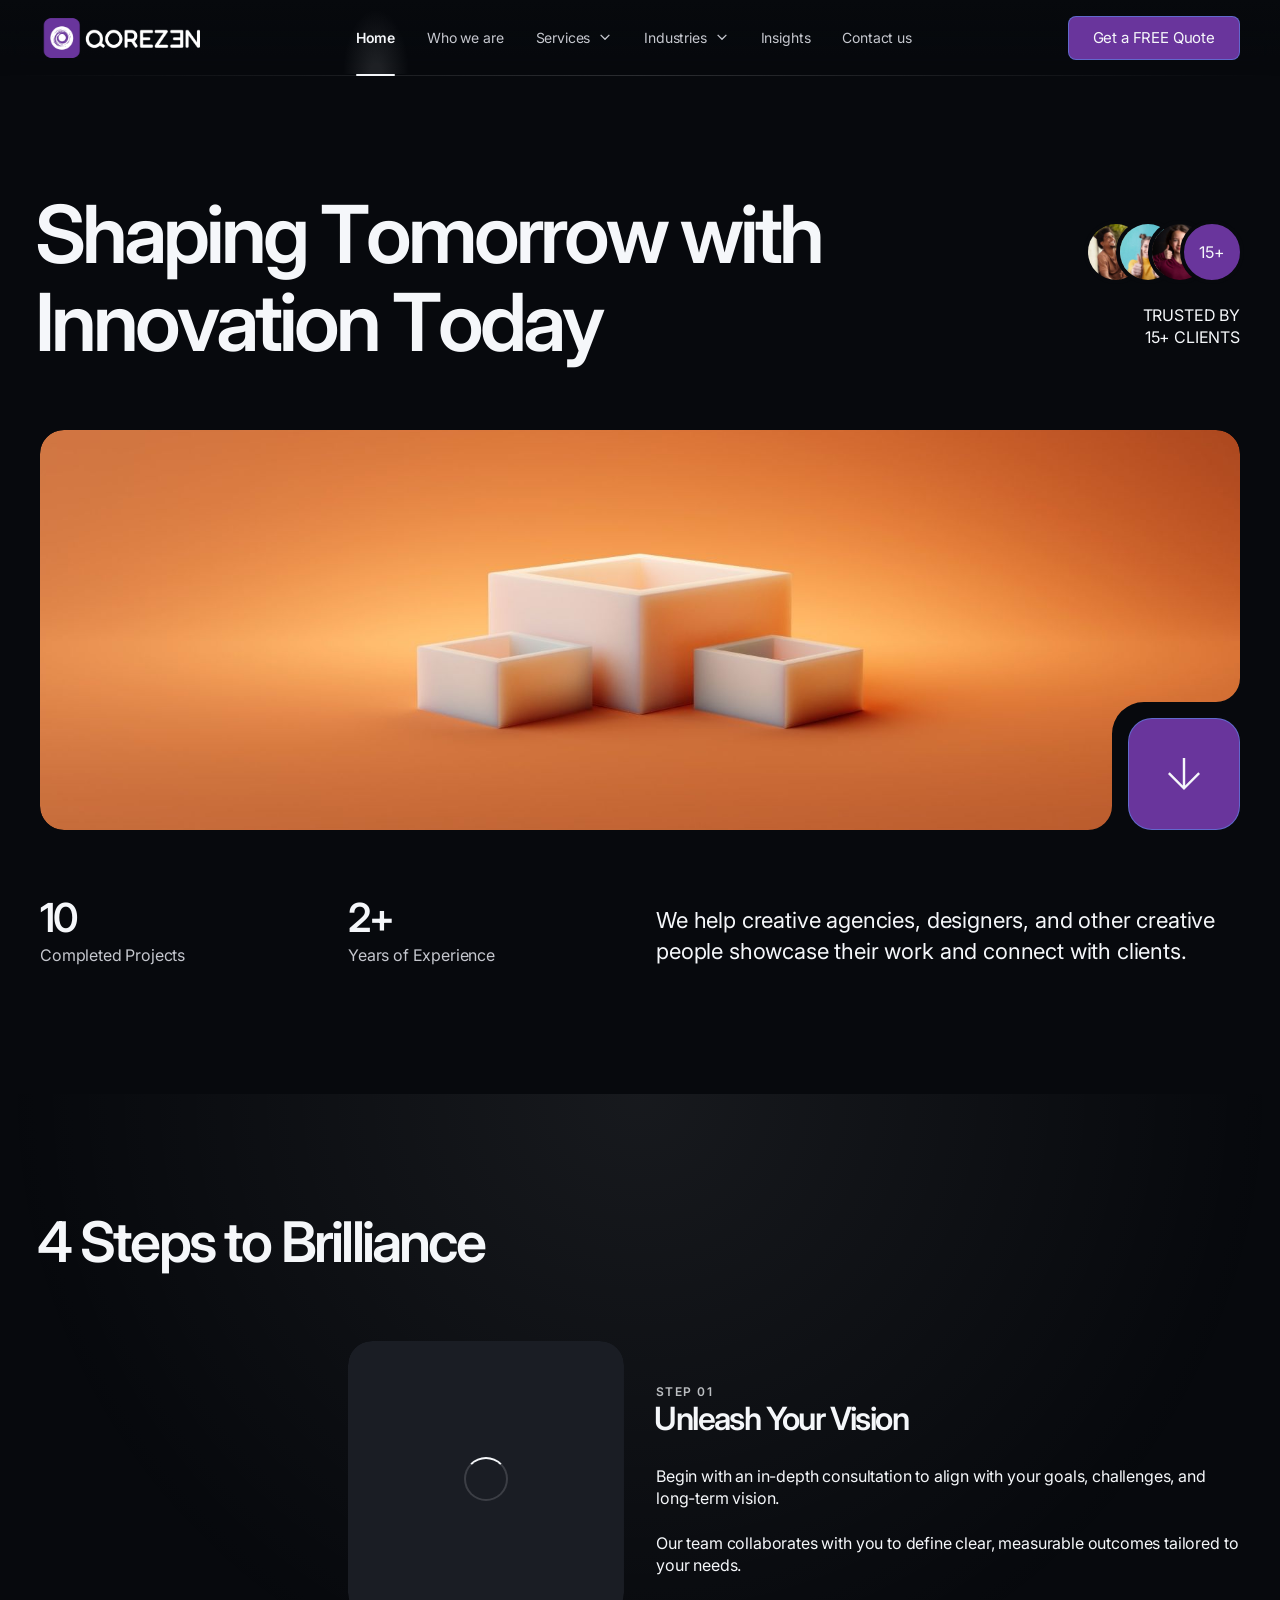
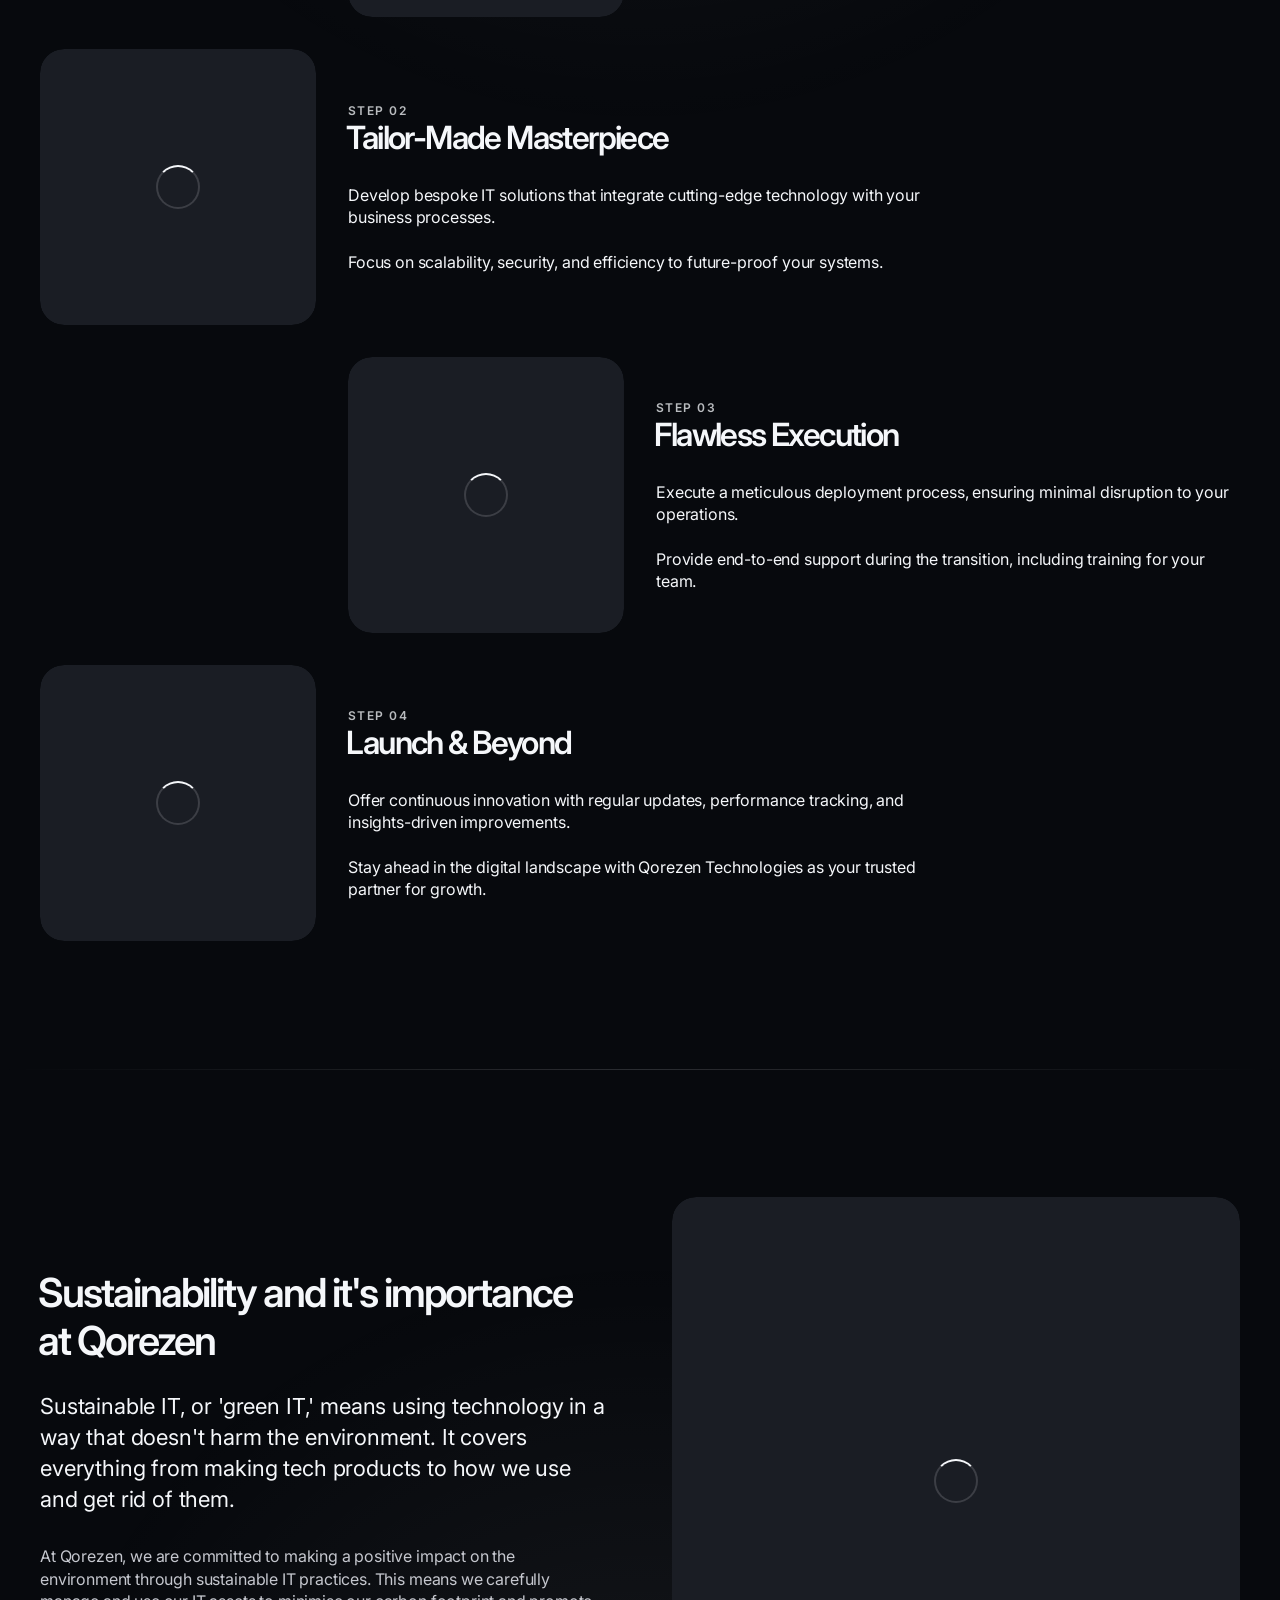
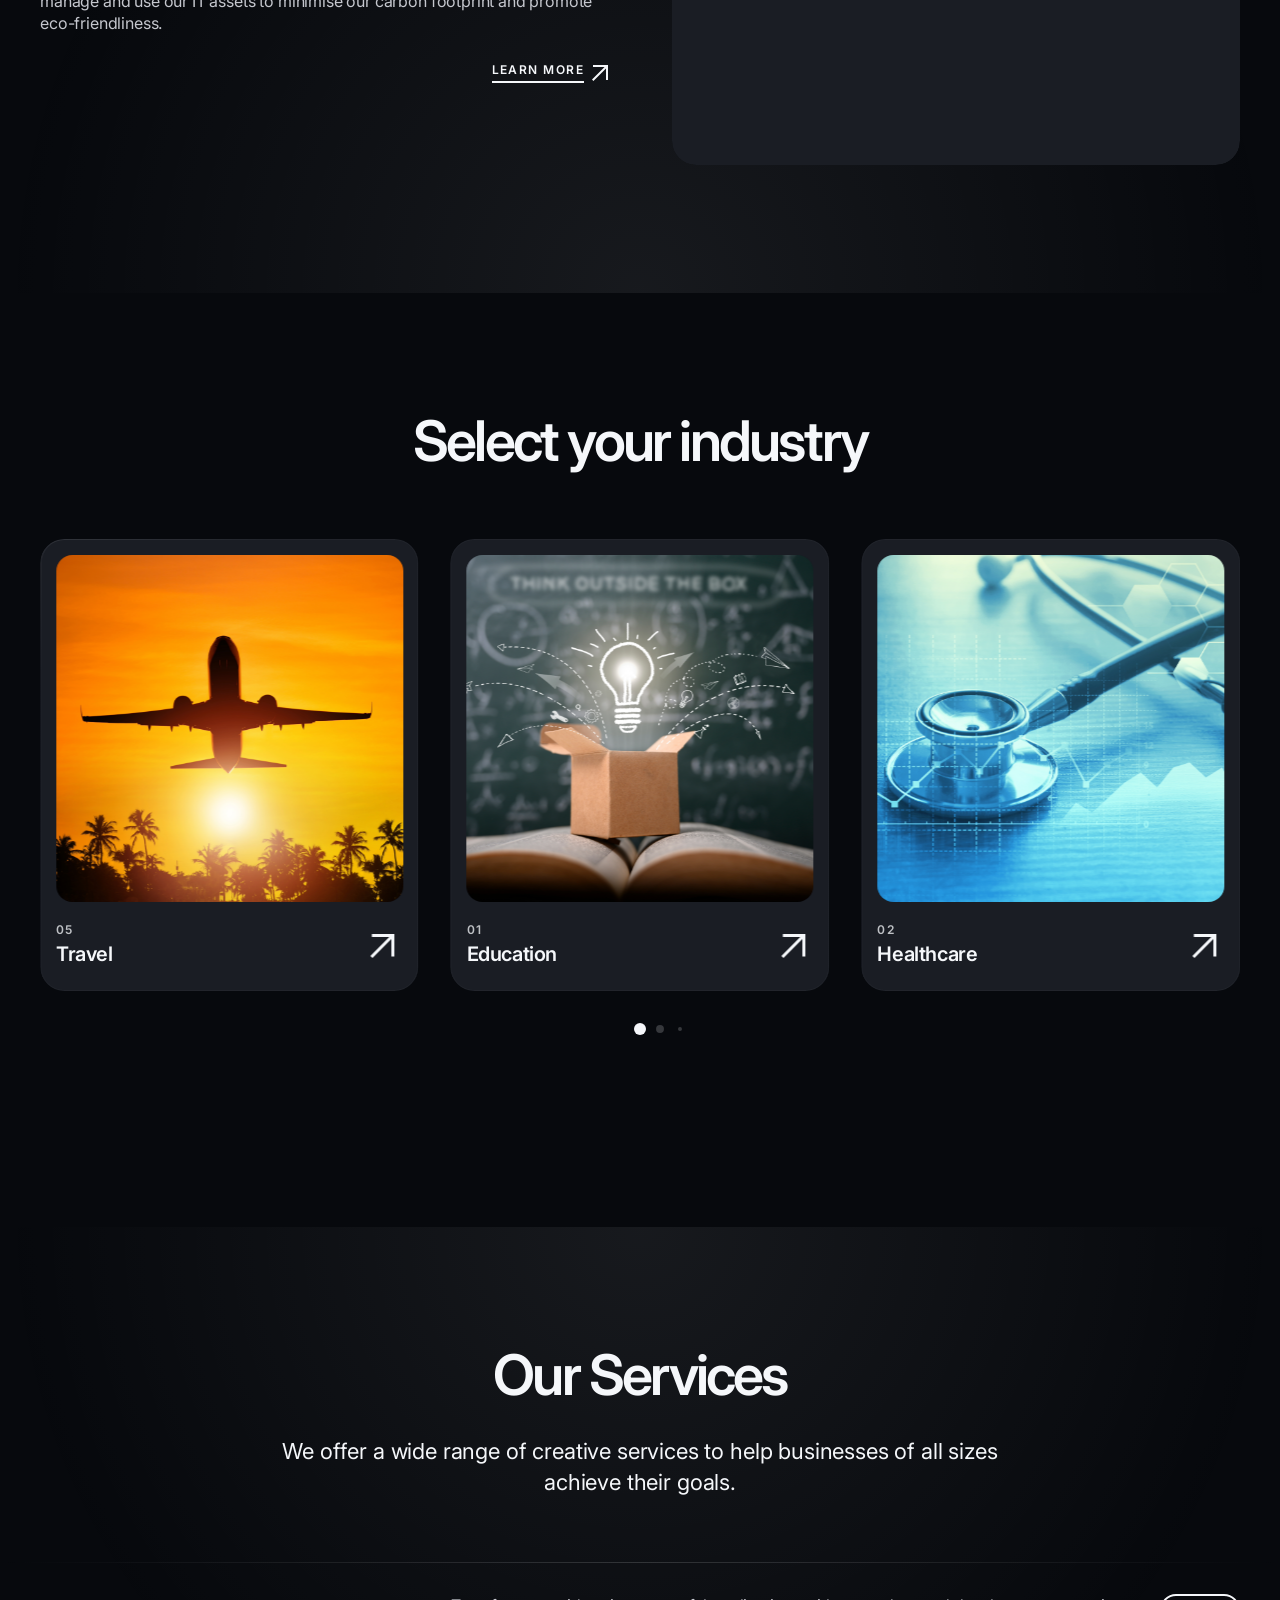
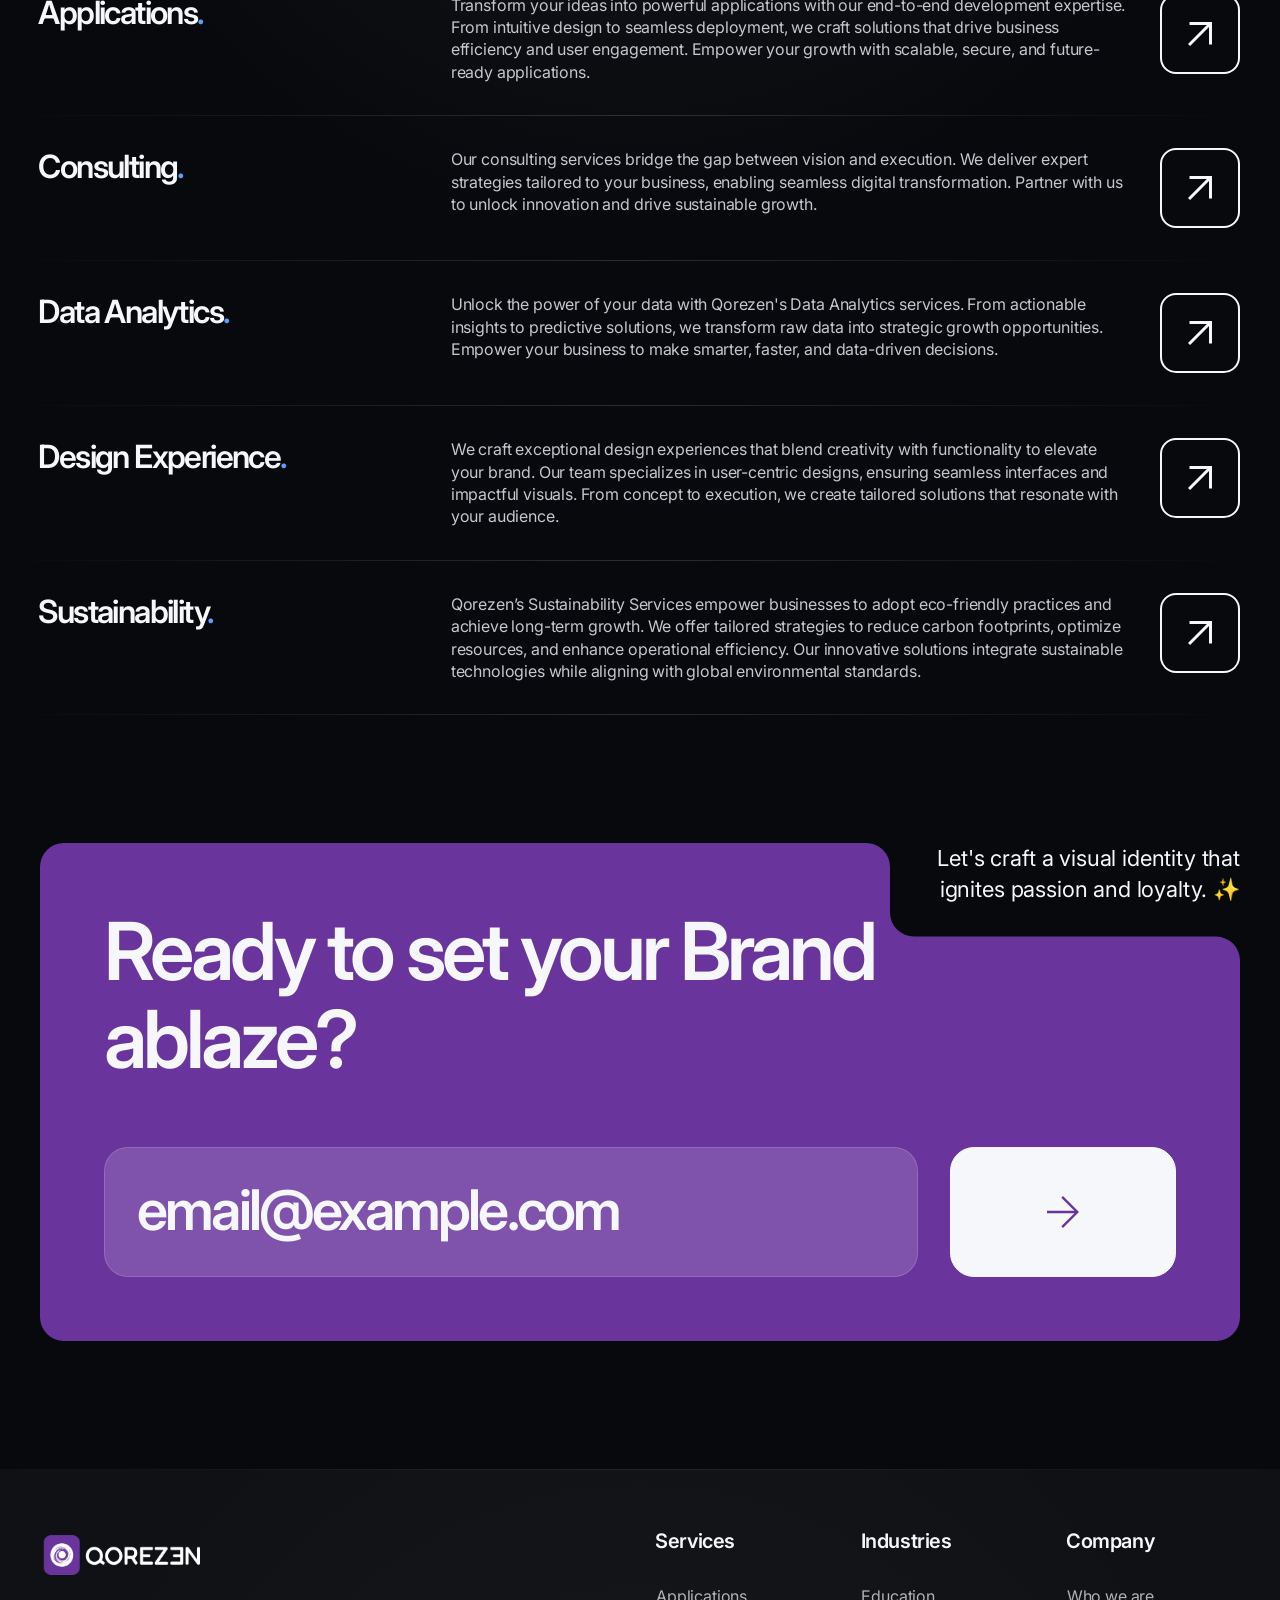
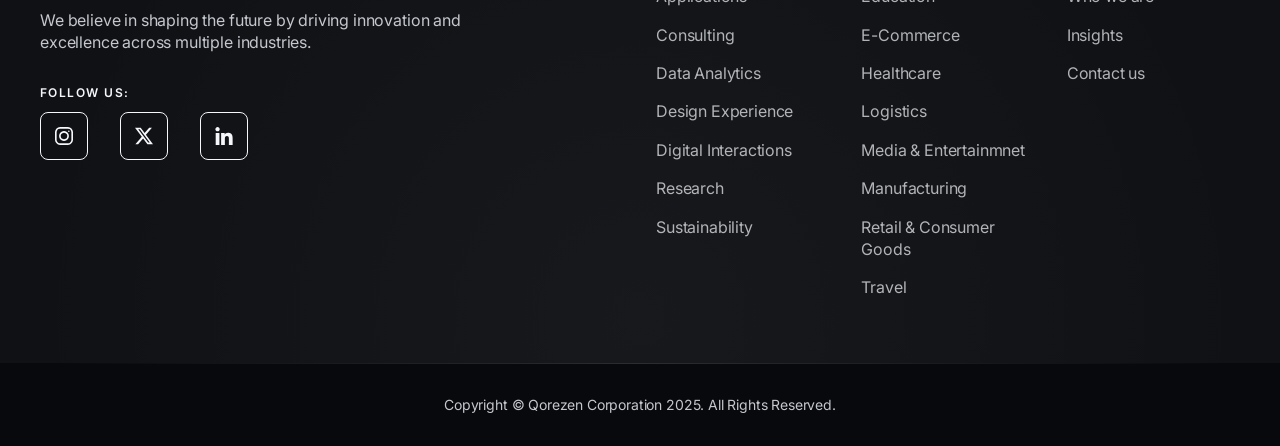
==== index.html @ 8d213461 "Changes" ====
﻿<!DOCTYPE html>
<html lang="en">
<head>
    <meta charset="UTF-8">
    <meta name="viewport" content="width=device-width, initial-scale=1.0">

    <!-- Page Title -->
    <title>Qorezen: Innovation, Connectivity, and Beyond</title>

    <!-- Google Fonts -->
    <link href="https://fonts.googleapis.com/css2?family=Inter:wght@400;600&amp;display=swap" rel="stylesheet">
    <!-- Config -->
    <link type="text/css" rel="stylesheet" href="css/config.css">
    <!-- Libraries -->
    <link type="text/css" rel="stylesheet" href="css/libs.css">
    <!-- Template Styles -->
    <link type="text/css" rel="stylesheet" href="css/style.css">
    <!-- Responsive -->
    <link type="text/css" rel="stylesheet" href="css/responsive.css">

    <!-- Favicon -->
    <link rel="icon" href="img/favicon.png" sizes="32x32">
</head>
<body>
    <!-- Header -->
    <header id="bringer-header" class="is-frosted is-sticky" data-appear="fade-down" data-unload="fade-up">
        <!-- Desktop Header -->
        <div class="bringer-header-inner">
            <!-- Header Logo -->
            <div class="bringer-header-lp">
                <a href="/index.html" class="bringer-logo">
                    <img src="img/Q Web Logo W.png" alt="Qorezen" width="160" height="60">
                </a>
            </div>
            <!-- Main Menu -->
            <div class="bringer-header-mp">
                <nav class="bringer-nav">
                    <ul class="main-menu" data-stagger-appear="fade-down" data-stagger-delay="75">
                        <li class="current-menu-parent">
                            <a href="/index.html">Home</a>
                        </li>
                        <li>
                            <a href="/who-we-are.html">Who we are</a>
                        </li>
                        <li>
                            <a href="#">Services</a>
                            <ul class="sub-menu">
                                <li>
                                    <a href="/services/applications.html">Applications</a>
                                </li>
                                <li>
                                    <a href="/services/consulting.html">Consulting</a>
                                </li>
                                <li>
                                    <a href="/services/data-analytics.html">Data Analytics</a>
                                </li>
                                <li>
                                    <a href="/services/design-experience.html">Design Experience</a>
                                </li>
                                <li>
                                    <a href="/services/digital-interactions.html">Digital Interactions</a>
                                </li>
                                <li>
                                    <a href="/services/research.html">Research</a>
                                </li>
                                <li>
                                    <a href="/services/sustainability.html">Sustainability</a>
                                </li>
                            </ul>
                        </li>
                        <li>
                            <a href="#">Industries</a>
                            <ul class="sub-menu">
                                <li><a href="">Education</a></li>
                                <li><a href="">E-Commerce</a></li>
                                <li><a href="">Healthcare</a></li>
                                <li><a href="">Logistics</a></li>
                                <li><a href="">Media & Entertainmnet</a></li>
                                <li><a href="">Manufacturing</a></li>
                                <li><a href="">Retail & Consumer Goods</a></li>
                                <li><a href="">Travel</a></li>
                            </ul>
                        </li>
                        <li>
                            <a href="">Insights</a>
                        </li>
                        <li >
                            <a href="/contact-us.html">Contact us</a>
                        </li>
                    </ul>
                </nav>
            </div>
            <!-- Header Button -->
            <div class="bringer-header-rp">
                <a href="/contacts.html" class="bringer-button">Get a FREE Quote</a>
            </div>
        </div>
        <!-- Mobile Header -->
        <div class="bringer-mobile-header-inner">
            <a href="./" class="bringer-logo">
                <img src="img/Q Web Logo W.png" alt="Qorezen Technologies" width="120" height="24">
            </a>
            <a href="" class="bringer-mobile-menu-toggler">
                <i class="bringer-menu-toggler-icon">
                    <span></span>
                    <span></span>
                    <span></span>
                </i>
            </a>
        </div>
    </header>

    <!-- Page Main -->
    <main id="bringer-main">
        <div class="stg-container">
            <!-- Hero Section -->
            <section>
                <div class="bringer-hero-block bringer-hero-type01">
                    <!-- Main Line -->
                    <div class="stg-row stg-bottom-gap-l stg-m-bottom-gap-l">
                        <div class="stg-col-9 stg-tp-col-8 stg-m-col-12">
                            <!-- Title -->
                            <h1 class="bringer-page-title" data-split-appear="fade-up" data-split-unload="fade-up">Shaping Tomorrow with Innovation Today</h1>
                        </div>
                        <div class="stg-col-3 stg-tp-col-4 stg-m-col-12">
                            <!-- Social Proof -->
                            <div class="bringer-hero-social-proof">
                                <div data-stagger-appear="fade-up" data-stagger-delay="100" data-stagger-unload="fade-up">
                                    <img src="img/home/social-proof01.jpg" alt="Client 01">
                                    <img src="img/home/social-proof02.jpg" alt="Client 02">
                                    <img src="img/home/social-proof03.jpg" alt="Client 03">
                                    <a href="">15+</a>
                                </div>
                                <p data-appear="fade-up" data-unload="fade-up" data-delay="200">Trusted by 15+ clients</p>
                            </div>
                        </div>
                    </div><!-- .stg-row -->

                    <!-- Masked Media Container -->
                    <div class="bringer-hero-media-wrap bringer-masked-bottom-right bringer-masked-block stg-bottom-gap-l" data-appear="zoom-out" data-unload="zoom-out">
                        <!-- Masked Media -->
                        <div class="bringer-masked-media bringer-masked-media bringer-parallax-media">
                            <img src="img/home/home01-hero.jpg" alt="Unleash Your Creativity">
                        </div>
                        <!-- Content -->
                        <div class="bringer-masked-content at-bottom-right">
                            <a href="#page01" class="bringer-square-button" data-appear="fade-left">
                                <span class="bringer-icon bringer-icon-arrow-down"></span>
                            </a>
                        </div>
                    </div>

                    <!-- Additional Information Line -->
                    <div class="stg-row stg-valign-bottom">
                        <div class="stg-col-3 stg-tp-col-3 stg-m-col-6" data-appear="fade-up" data-delay="200" data-unload="fade-up">
                            <div class="bringer-counter bringer-small-counter" data-delay="3000">
                                <div class="bringer-counter-number">10</div>
                                <div class="bringer-counter-label">Completed Projects</div>
                            </div><!-- .bringer-counter -->
                        </div>
                        <div class="stg-col-3 stg-tp-col-3 stg-m-col-6" data-appear="fade-up" data-delay="300" data-unload="fade-up">
                            <div class="bringer-counter bringer-small-counter" data-delay="3000">
                                <div class="bringer-counter-number" data-suffix="+">2</div>
                                <div class="bringer-counter-label">Years of Experience</div>
                            </div><!-- .bringer-counter -->
                        </div>
                        <div class="stg-col-6 stg-tp-col-6 stg-m-col-12 stg-m-top-gap" data-appear="fade-up" data-delay="400" data-unload="fade-up">
                            <p class="bringer-large-text">We help creative agencies, designers, and other creative people showcase their work and connect with clients.</p>
                        </div>
                    </div><!-- .stg-row -->
                </div><!-- .bringer-hero-block -->
            </section>

            <!-- Section: Steps -->
            <section class="backlight-top" id="page01">
                <div class="stg-bottom-gap-l">
                    <h2 data-appear="fade-up" data-unload="fade-up">4 Steps to Brilliance</h2>
                </div>
                <!-- Step 01 Row -->
                <div class="stg-row stg-bottom-gap stg-valign-middle stg-m-bottom-gap-l" data-unload="fade-left">
                    <div class="stg-col-3 stg-offset-3 stg-tp-col-6 stg-m-bottom-gap" data-appear="fade-right">
                        <div class="bringer-parallax-media">
                            <img class="bringer-lazy" src="img/null.png" data-src="img/home/step01.jpg" alt="Step 01" width="960" height="960">
                        </div>
                    </div>
                    <div class="stg-col-6 stg-tp-col-6" data-appear="fade-right" data-delay="100">
                        <span class="bringer-label">Step 01</span>
                        <h4>Unleash Your Vision</h4>
                        <p><span class="bringer-highlight">Begin with an in-depth consultation to align with your goals, challenges, and long-term vision.</p>
                        <p><span class="bringer-highlight">Our team collaborates with you to define clear, measurable outcomes tailored to your needs.</p>
                    </div>
                </div>
                <!-- Step 02 Row -->
                <div class="stg-row stg-bottom-gap stg-valign-middle stg-tp-row-reverse stg-m-bottom-gap-l" data-unload="fade-right">
                    <div class="stg-col-3 stg-tp-col-6 stg-m-bottom-gap" data-appear="fade-left">
                        <div class="bringer-parallax-media">
                            <img class="bringer-lazy" src="img/null.png" data-src="img/home/step02.jpg" alt="Step 02" width="960" height="960">
                        </div>
                    </div>
                    <div class="stg-col-6 stg-tp-col-6" data-appear="fade-left" data-delay="100">
                        <span class="bringer-label">Step 02</span>
                        <h4>Tailor-Made Masterpiece</h4>
                        <p><span class="bringer-highlight">Develop bespoke IT solutions that integrate cutting-edge technology with your business processes.</p>
                        <p><span class="bringer-highlight">Focus on scalability, security, and efficiency to future-proof your systems.</p>
                    </div>
                    <div class="stg-col-3"><!-- Empty Column --></div>
                </div>
                <!-- Step 03 Row -->
                <div class="stg-row stg-bottom-gap stg-valign-middle stg-m-bottom-gap-l" data-unload="fade-left">
                    <div class="stg-col-3 stg-offset-3 stg-tp-col-6 stg-m-bottom-gap" data-appear="fade-right">
                        <div class="bringer-parallax-media">
                            <img class="bringer-lazy" src="img/null.png" data-src="img/home/step03.jpg" alt="Step 03" width="960" height="960">
                        </div>
                    </div>
                    <div class="stg-col-6 stg-tp-col-6" data-appear="fade-right" data-delay="100">
                        <span class="bringer-label">Step 03</span>
                        <h4>Flawless Execution</h4>
                        <p><span class="bringer-highlight">Execute a meticulous deployment process, ensuring minimal disruption to your operations.</p>
                        <p><span class="bringer-highlight">Provide end-to-end support during the transition, including training for your team.</p>
                    </div>
                </div>
                <!-- Step 04 Row -->
                <div class="stg-row stg-valign-middle stg-tp-row-reverse" data-unload="fade-right">
                    <div class="stg-col-3 stg-tp-col-6 stg-m-bottom-gap" data-appear="fade-left">
                        <div class="bringer-parallax-media">
                            <img class="bringer-lazy" src="img/null.png" data-src="img/home/step04.jpg" alt="Step 04" width="960" height="960">
                        </div>
                    </div>
                    <div class="stg-col-6 stg-tp-col-6" data-appear="fade-left" data-delay="100">
                        <span class="bringer-label">Step 04</span>
                        <h4>Launch &amp; Beyond</h4>
                        <p><span class="bringer-highlight">Offer continuous innovation with regular updates, performance tracking, and insights-driven improvements.</p>
                        <p><span class="bringer-highlight">Stay ahead in the digital landscape with Qorezen Technologies as your trusted partner for growth.</p>
                    </div>
                    <div class="stg-col-3"><!-- Empty Column --></div>
                </div>
            </section>

            <!-- Section: About Us -->
            <section class="backlight-bottom divider-top">
                <div class="stg-row stg-large-gap stg-valign-middle stg-tp-column-reverse">
                    <div class="stg-col-6" data-appear="fade-right" data-unload="fade-left">
                        <h3>Sustainability and it's importance at Qorezen</h3>
                        <p class="bringer-large-text">Sustainable IT, or 'green IT,' means using technology in a way that doesn't harm the environment. It covers everything from making tech products to how we use and get rid of them.</p>
                        <p>At Qorezen, we are committed to making a positive impact on the environment through sustainable IT practices. This means we carefully manage and use our IT assets to minimise our carbon footprint and promote eco-friendliness.</p>
                        <div class="align-right">
                            <a href="about-us.html" class="bringer-arrow-link">Learn More</a>
                        </div>
                    </div>
                    <div class="stg-col-6 stg-tp-bottom-gap-l stg-m-bottom-gap" data-unload="fade-right" data-appear="fade-left">
                        <div class="bringer-parallax-media">
                            <img class="bringer-lazy" src="img/null.png" data-src="img/home/about03.jpg" alt="About Us" width="960" height="960">
                        </div>
                    </div>
                </div><!-- .stg-row -->
            </section>

            <!-- Section: Portfolio Carousel -->
            <section>
                <!-- Section Title -->
                <div class="stg-row bringer-section-title">
                    <div class="stg-col-8 stg-offset-2">
                        <div class="align-center">
                            <h2 data-appear="fade-up" data-unload="fade-up">Select your industry</h2>
                        </div>
                    </div>
                </div>
                <!-- Portfolio Carousel -->
                <div class="swiper bringer-carousel stg-bottom-gap-l" data-appear="fade-up" data-delay="200" data-unload="fade-up" data-tp-centered="0">
                    <div class="swiper-wrapper">
                        <!-- Card Item 01 -->
                        <div class="bringer-block bringer-portfolio-card swiper-slide">
                            <div class="bringer-portfolio-card-image">
                                <img class="bringer-lazy" src="img/null.png" data-src="img/industries/education.png" alt="" width="1200" height="1200">
                            </div>
                            <div class="bringer-portfolio-card-footer">
                                <div class="bringer-portfolio-card-title">
                                    <span class="bringer-meta">01</span>
                                    <h6>Education</h6>
                                </div>
                                <span class="bringer-icon bringer-icon-explore"></span>
                            </div>
                            <a href="portfolio-post01.html"></a>
                        </div><!-- .bringer-portfolio-card -->
                                                
                        <!-- Card Item 02 -->
                        <div class="bringer-block bringer-portfolio-card swiper-slide">
                            <div class="bringer-portfolio-card-image">
                                <img class="bringer-lazy" src="img/null.png" data-src="img/industries/healthcare.png" alt="" width="1200" height="1200">
                            </div>
                            <div class="bringer-portfolio-card-footer">
                                <div class="bringer-portfolio-card-title">
                                    <span class="bringer-meta">02</span>
                                    <h6>Healthcare</h6>
                                </div>
                                <span class="bringer-icon bringer-icon-explore"></span>
                            </div>
                            <a href="portfolio-post02.html"></a>
                        </div><!-- .bringer-portfolio-card -->
                                                
                        <!-- Card Item 03 -->
                        <div class="bringer-block bringer-portfolio-card swiper-slide">
                            <div class="bringer-portfolio-card-image">
                                <img class="bringer-lazy" src="img/null.png" data-src="img/industries/logistics.png" alt="" width="1200" height="1200">
                            </div>
                            <div class="bringer-portfolio-card-footer">
                                <div class="bringer-portfolio-card-title">
                                    <span class="bringer-meta">03</span>
                                    <h6>Logistics</h6>
                                </div>
                                <span class="bringer-icon bringer-icon-explore"></span>
                            </div>
                            <a href="portfolio-post03.html"></a>
                        </div><!-- .bringer-portfolio-card -->
                                                
                        <!-- Card Item 04 -->
                        <div class="bringer-block bringer-portfolio-card swiper-slide">
                            <div class="bringer-portfolio-card-image">
                                <img class="bringer-lazy" src="img/null.png" data-src="img/industries/manufacturing.png" alt="" width="1200" height="1200">
                            </div>
                            <div class="bringer-portfolio-card-footer">
                                <div class="bringer-portfolio-card-title">
                                    <span class="bringer-meta">04</span>
                                    <h6>Manufacturing</h6>
                                </div>
                                <span class="bringer-icon bringer-icon-explore"></span>
                            </div>
                            <a href="portfolio-post04.html"></a>
                        </div><!-- .bringer-portfolio-card -->
                                                
                        <!-- Card Item 05 -->
                        <div class="bringer-block bringer-portfolio-card swiper-slide">
                            <div class="bringer-portfolio-card-image">
                                <img class="bringer-lazy" src="img/null.png" data-src="img/industries/travel.png" alt="" width="1200" height="1200">
                            </div>
                            <div class="bringer-portfolio-card-footer">
                                <div class="bringer-portfolio-card-title">
                                    <span class="bringer-meta">05</span>
                                    <h6>Travel</h6>
                                </div>
                                <span class="bringer-icon bringer-icon-explore"></span>
                            </div>
                            <a href="portfolio-post05.html"></a>
                        </div><!-- .bringer-portfolio-card -->
                    </div>
                    <!-- Pagination -->
                    <div class="swiper-pagination bringer-dots"></div>
                </div><!-- .bringer-portfolio-carousel -->
            </section>

            <!-- Section: Our Services -->
            <section class="backlight-top">
                <!-- Section Title -->
                <div class="stg-row bringer-section-title">
                    <div class="stg-col-8 stg-offset-2">
                        <div class="align-center">
                            <h2 data-appear="fade-up" data-unload="fade-up">Our Services</h2>
                            <p class="bringer-large-text" data-appear="fade-up" data-unload="fade-up" data-delay="100">We offer a wide range of creative services to help businesses of all sizes achieve their goals.</p>
                        </div>
                    </div>
                </div>
                <!-- Services List -->
                <div class="bringer-detailed-list-wrap" data-appear="fade-up" data-unload="fade-up" data-delay="200">
                    <ul class="bringer-detailed-list">
                        <li>
                            <div class="bringer-detailed-list-title">
                                <h4>Applications<span class="bringer-accent">.</span></h4>
                            </div>
                            <div class="bringer-detailed-list-description">
                                <p>Transform your ideas into powerful applications with our end-to-end development expertise. From intuitive design to seamless deployment, we craft solutions that drive business efficiency and user engagement. Empower your growth with scalable, secure, and future-ready applications.</p>
                            </div>
                            <div class="bringer-detailed-list-button">
                                <span class="bringer-icon bringer-icon-explore"></span>
                            </div>
                            <a href="service-details.html"></a>
                        </li>
                        <li>
                            <div class="bringer-detailed-list-title">
                                <h4>Consulting<span class="bringer-accent">.</span></h4>
                            </div>
                            <div class="bringer-detailed-list-description">
                                <p>Our consulting services bridge the gap between vision and execution. We deliver expert strategies tailored to your business, enabling seamless digital transformation. Partner with us to unlock innovation and drive sustainable growth.</p>
                            </div>
                            <div class="bringer-detailed-list-button">
                                <span class="bringer-icon bringer-icon-explore"></span>
                            </div>
                            <a href="service-details.html"></a>
                        </li>
                        <li>
                            <div class="bringer-detailed-list-title">
                                <h4>Data Analytics<span class="bringer-accent">.</span></h4>
                            </div>
                            <div class="bringer-detailed-list-description">
                                <p>Unlock the power of your data with Qorezen's Data Analytics services. From actionable insights to predictive solutions, we transform raw data into strategic growth opportunities. Empower your business to make smarter, faster, and data-driven decisions.</p>
                            </div>
                            <div class="bringer-detailed-list-button">
                                <span class="bringer-icon bringer-icon-explore"></span>
                            </div>
                            <a href="service-details.html"></a>
                        </li>
                        <li>
                            <div class="bringer-detailed-list-title">
                                <h4>Design Experience<span class="bringer-accent">.</span></h4>
                            </div>
                            <div class="bringer-detailed-list-description">
                                <p>We craft exceptional design experiences that blend creativity with functionality to elevate your brand. Our team specializes in user-centric designs, ensuring seamless interfaces and impactful visuals. From concept to execution, we create tailored solutions that resonate with your audience.</p>
                            </div>
                            <div class="bringer-detailed-list-button">
                                <span class="bringer-icon bringer-icon-explore"></span>
                            </div>
                            <a href="service-details.html"></a>
                        </li>
                        <li>
                            <div class="bringer-detailed-list-title">
                                <h4>Sustainability<span class="bringer-accent">.</span></h4>
                            </div>
                            <div class="bringer-detailed-list-description">
                                <p>Qorezen’s Sustainability Services empower businesses to adopt eco-friendly practices and achieve long-term growth. We offer tailored strategies to reduce carbon footprints, optimize resources, and enhance operational efficiency. Our innovative solutions integrate sustainable technologies while aligning with global environmental standards.</p>
                            </div>
                            <div class="bringer-detailed-list-button">
                                <span class="bringer-icon bringer-icon-explore"></span>
                            </div>
                            <a href="service-details.html"></a>
                        </li>
                    </ul>
                </div>
            </section>

            <!-- Section: CTA -->
            <section data-padding="bottom">
                <div class="bringer-masked-cta bringer-masked-block" data-unload="fade-down">
                    <form  method="post" data-fill-error="Please, fill out the form." class="bringer-contact-form is-short bringer-masked-media" data-appear="fade-up">
                        <div class="bringer-form-content bringer-cta-form">
                            <div class="bringer-cta-form-content" data-appear="fade-up" data-delay="100">
                                <div class="bringer-cta-title">Ready to set your Brand ablaze?</div>
                                <input type="email" id="subscribe_email" name="subscribe_email" placeholder="email@example.com" required>
                            </div>
                            <div class="bringer-cta-form-button" data-appear="fade-up" data-delay="200">
                                <button type="submit">
                                    <span class="bringer-icon bringer-icon-arrow-submit"></span>
                                </button>
                            </div>
                            <div class="bringer-contact-form__response"></div>
                        </div>
                        <span class="bringer-form-spinner"></span>
                    </form>
                    <div class="bringer-masked-cta-content bringer-masked-content at-top-right">
                        <p class="bringer-large-text" data-appear="fade-down">Let's craft a visual identity that ignites passion and loyalty. ✨</p>
                    </div>
                </div>
            </section>
        </div><!-- .stg-container -->

        <!-- Footer -->
        <footer id="bringer-footer" data-appear="fade-up" data-unload="fade-down">
            <!-- Footer Widgets Area -->
            <div class="bringer-footer-widgets">
                <div class="stg-container">
                    <div class="stg-row" data-stagger-appear="fade-left" data-stagger-delay="100">
                        <div class="stg-col-5 stg-tp-col-12 stg-tp-bottom-gap-l">
                            <div class="bringer-info-widget">
                                <a href="/index.html" class="bringer-logo footer-logo">
                                    <img src="img/Q Web Logo W.png" alt="bringer." width="160" height="60">
                                </a>
                                <div class="bringer-info-description">We believe in shaping the future by driving innovation and excellence across multiple industries.</div>
                                <span class="bringer-label">Follow us:</span>
                                <ul class="bringer-socials-list" data-stagger-appear="fade-up" data-stagger-delay="75">
                                    <li>
                                        <a href="https://www.instagram.com/qorezen/" target="_blank" class="bringer-socials-instagram">
                                            <i></i>
                                        </a>
                                    </li>
                                    <li>
                                        <a href="https://x.com/qorezen" target="_blank" class="bringer-socials-x">
                                            <i></i>
                                        </a>
                                    </li>
                                    <li>
                                        <a href="https://www.linkedin.com/company/qorezen-in/" target="_blank" class="bringer-socials-linkedin">
                                            <i></i>
                                        </a>
                                    </li>
                                </ul>
                            </div>
                        </div>
                        <div class="stg-col-2 stg-offset-1 stg-tp-col-4 stg-m-col-4">
                            <div class="bringer-widget">
                                <h6>Services</h6>
                                <div class="bringer-menu-widget">
                                    <ul>
                                        <li><a href="/services/applications.html">Applications</a></li>
                                        <li><a href="/services/consulting.html">Consulting</a></li>
                                        <li><a href="/services/data-analytics.html">Data Analytics</a></li>
                                        <li><a href="/services/design-experience.html">Design Experience</a></li>
                                        <li><a href="/services/digital-interactions.html">Digital Interactions</a></li>
                                        <li><a href="/services/research.html">Research</a></li>
                                        <li><a href="/services/sustainability.html">Sustainability</a></li>
                                    </ul>
                                </div>
                            </div>
                        </div>
                        <div class="stg-col-2 stg-tp-col-4 stg-m-col-4">
                            <div class="bringer-widget">
                                <h6>Industries</h6>
                                <div class="bringer-menu-widget">
                                    <ul>
                                        <li><a href="">Education</a></li>
                                        <li><a href="">E-Commerce</a></li>
                                        <li><a href="">Healthcare</a></li>
                                        <li><a href="">Logistics</a></li>
                                        <li><a href="">Media & Entertainmnet</a></li>
                                        <li><a href="">Manufacturing</a></li>
                                        <li><a href="">Retail & Consumer Goods</a></li>
                                        <li><a href="">Travel</a></li>
                                    </ul>
                                </div>
                            </div>
                        </div>
                        <div class="stg-col-2 stg-tp-col-4 stg-m-col-4">
                            <div class="bringer-widget">
                                <h6>Company</h6>
                                <div class="bringer-menu-widget">
                                    <ul>
                                        <li><a href="/who-we-are.html">Who we are</a></li>
                                        <li><a href="">Insights</a></li>
                                        <li><a href="/contact-us.html">Contact us</a></li>
                                    </ul>
                                </div>
                            </div>
                        </div>
                    </div><!-- .stg-row -->
                </div><!-- .stg-container -->
            </div>

            <!-- Footer Copyright Line -->
            <div class="bringer-footer-line stg-container">
                <div class="align-center">
                    Copyright &copy; Qorezen Corporation 2025. All Rights Reserved.
                </div>
            </div>
        </footer>
	</main>

    <!-- Right Click Protection Block -->
 <!--   <div class="bringer-rcp-wrap">
        <div class="bringer-rcp-overlay"></div>
        <div class="bringer-rcp-container">
            <h2>The context menu is not allowed on this page.</h2>
        </div>
    </div> -->

    <!-- Dynamic Backlight -->
    <div class="bringer-backlight"></div>

    <!-- JS Scripts -->
    <script src="js/lib/jquery.min.js"></script>
    <script src="js/lib/libs.js"></script>
    <script src="js/contact_form.js"></script>
    <script src="js/st-core.js"></script>
    <script src="js/classes.js"></script>
    <script src="js/main.js"></script>
</body>
</html>
---- css/config.css ----
/**
 * Author: Shadow Themes
 * Author URL: https://shadow-themes.com
 */

/* ============
   COLOR SCHEME
=============== */
:root {
    /* Used as body background and overlays */
    --bringer-s-body-bg: #07090D;

    /* Used as a background color for header, footer, and mobile navigation */
    --bringer-s-nav: #07090DCC;

    /* Used as a background color for block containers, sub-menus, and form inputs */
    --bringer-s-container-bg: #1A1D24;

    /* The same as the previous one but with transparency for frosted glass blocks */
    --bringer-s-container-frosted: #1A1D24EE;

    /* Used as a color for headings, page titles, button labels, and other bright text accents */
    --bringer-s-heading: #F5F7FA;

    /* It is the same as the previous one but with transparency. Used for labels, meta, and some hover effects */
    --bringer-s-heading-fade: #F5F7FAC0;

    /* Used as a color for general content */
    --bringer-s-text: #C5C7CE;

    /* A background color for accents, like buttons, highlighted blocks, etc. */
    --bringer-s-accent: #69359C;

    /* A hovered button background color */
    --bringer-button-hover-bg: #3F6EE9D0;

    /* Used as a color for text accents */
    --bringer-s-text-accent: #5C9DFF;

    /* Used as a text color for accented blocks */
    --bringer-s-accented-text: var(--bringer-s-heading);

    /* Used as a primary border-color */
    --bringer-s-border: #F5F7FA27;

    /* Used as a border color for accented blocks */
    --bringer-s-border-accent: #5C9DFF80;
    
    /* A default semi-transparent border color for blocks with a shining effect */
    --bringer-s-border-mute: #F5F7FA0D;

    /* A semi-transparent border shining effect color */
    --bringer-s-border-highlight: #F5F7FA40;

    /* Used as a color for a backlight effect */
    --bringer-s-backlight: #F5F7FA12;

    /* Used as a color for block shadow */
    --bringer-s-box-shadow: #07090D10;

    /* The cursor-followed backlight color. It uses the primary backlight color */
    --bringer-s-cursor-light: var(--bringer-s-backlight);
    
    /* A horizontal side-fade gradient border color */
    --bringer-c-border-gradient: linear-gradient(to left, transparent, var(--bringer-s-border), transparent); 


    /* Main menu text color */
    --bringer-c-menu: var(--bringer-s-text);
    
    /* Main menu hovered item text color */
    --bringer-c-menu-hover: var(--bringer-s-heading);

    /* Main menu current item text color */
    --bringer-c-menu-active: var(--bringer-s-heading);
}

/* ==========
   TYPOGRAPHY
============= */
:root {
    /* === FONT GROUPS === */
    /* Headings Font Family */
    --bringer-t-heading-ff: 'Inter', sans-serif;
    
    /* Headings Font Weight */
    --bringer-t-heading-fw: 600;


    /* Content Font Family */
    --bringer-t-content-ff: 'Inter', sans-serif;

    /* Content Font Weight */
    --bringer-t-content-fw: 400;

    /* Content Font Letter Spacing */
    --bringer-t-content-ls: -0.01em;


    /* === MAIN MENU === */
    /* Main Menu Font Family */
    --bringer-t-menu-ff: var(--bringer-t-content-ff);

    /* Main Menu Font Weight */
    --bringer-t-menu-fw: var(--bringer-t-content-fw);

    /* Main Menu Font Size */
    --bringer-t-menu-fs: 14px;

    /* Main Menu Line Height */
    --bringer-t-menu-lh: 1.4em;

    /* Sub-Menu Font Family */
    --bringer-t-submenu-ff: var(--bringer-t-menu-ff);

    /* Main Menu Font Weight */
    --bringer-t-submenu-fw: var(--bringer-t-menu-fw);

    /* Main Menu Font Size */
    --bringer-t-submenu-fs: var(--bringer-t-menu-fs);

    /* Main Menu Line Heiight */
    --bringer-t-submenu-lh: var(--bringer-t-menu-lh);


    /* === FOOTER === */
    /* Footer Font Size */
    --bringer-t-footer-fs: 14px;

    /* Footer Text Line Height */
    --bringer-t-footer-lh: 1.4em;

    /* Social Icons Size */
    --bringer-socials-size: 24px;


    /* === HEADINGS === */
    /* H1 Heading font size */
    --bringer-t-h1-fs: 80px;

    /* H1 Heading letter spacing */
    --bringer-t-h1-ls: -0.05em;

    /* H1 Line Height */
    --bringer-t-h1-lh: 1.1em;

    /* H1 Margin */
    --bringer-t-h1-margin: -0.175em 0 0.338em -0.063em;


    /* H2 Heading font size */
    --bringer-t-h2-fs: 56px;

    /* H2 Heading letter spacing */
    --bringer-t-h2-ls: -0.05em;

    /* H2 Line Height */
    --bringer-t-h2-lh: 1.2em;

    /* H2 Margin */
    --bringer-t-h2-margin: -0.232em 0 0.482em -0.06em;


    /* H3 Heading font size */
    --bringer-t-h3-fs: 40px;

    /* H3 Heading letter spacing */
    --bringer-t-h3-ls: -0.05em;
    
    /* H3 Line Height */
    --bringer-t-h3-lh: 1.2em;

    /* H3 Margin */
    --bringer-t-h3-margin: -0.215em 0 0.65em -0.05em;


    /* H4 Heading font size */
    --bringer-t-h4-fs: 32px;

    /* H4 Heading letter spacing */
    --bringer-t-h4-ls: -0.05em;

    /* H4 Line Height */
    --bringer-t-h4-lh: 1.2em;

    /* H4 Margin */
    --bringer-t-h4-margin: -0.22em 0 0.813em -0.05em;


    /* H5 Heading font size */
    --bringer-t-h5-fs: 26px;

    /* H5 Heading letter spacing */
    --bringer-t-h5-ls: -0.02em;

    /* H5 Line Height */
    --bringer-t-h5-lh: 1.2em;

    /* H5 Margin */
    --bringer-t-h5-margin: -0.19em 0 1em -0.06em;


    /* H6 Heading font size */
    --bringer-t-h6-fs: 20px;

    /* H6 Heading letter spacing */
    --bringer-t-h6-ls: -0.02em;
                    
    /* H6 Line Height */
    --bringer-t-h6-lh: 1.2em;

    /* H6 Margin */
    --bringer-t-h6-margin: -0.2em 0 1.2em -0.038em;


    /* === CONTENT === */
    /* Content Large text Font Size */
    --bringer-t-large-fs: 22px;

    /* Content text Font Size */
    --bringer-t-content-fs: 16px;

    /* Content text Line Height */
    --bringer-t-content-lh: 1.4em;

    /* Meta Font Size */
    --bringer-t-meta-fs: 12px;

    /* Meta Letter Spacing */
    --bringer-t-meta-ls: 0.12em;

    /* Meta Font Weight */
    --bringer-t-meta-fw: 600;

    
    /* === FORMS AND FIELDS === */
    /* Button Font Size */
    --bringer-t-button-fs: 15px;

    /* Input Font Size */
    --bringer-t-input-fs: 14px;

    /* Input Line Height */
    --bringer-t-input-lh: 1.4em;
}

/* =======================
   DIMENSIONS AND SPACINGS
========================== */
:root {
    /* Header vertical spacing */
    --bringer-header-spacing: 16px;

    /* Main Menu items spacing */
    --bringer-menu-gap: 32px;

    /* Sub-menu container width */
    --bringer-sub-menu-width: 200px;

    /* Social Items list items spacing */
    --bringer-socials-gap: 32px;

    /* Section Spacing (Applies at the top and the bottom of each section) */
    --bringer-section-gap: 128px;


    /* Extra Large border radius */
    --bringer-xl-br: 48px;

    /* Large border radius */
    --bringer-large-br: 32px;

    /* Default border radius */
    --bringer-default-br: 24px;

    /* Small border radius */
    --bringer-small-br: 16px;

    /* Extra small border radius */
    --bringer-xs-br: 8px;


    /* Button padding */
    --bringer-button-spacing: 13px 24px 14px 24px;

    /* Button border radius */
    --bringer-button-br: var(--bringer-xs-br);


    /* Input field padding */
    --bringer-input-spacing: 16px 16px 16px 16px;

    /* Input field border radius */
    --bringer-input-br: var(--bringer-xs-br);

    /* Input field bottom margin */
    --bringer-input-gap: 24px;

    /* Shadow Themes Grid: Container */
    --stg-container-width: 1200px;

    /* Shadow Themes Grid: Default Gap */
    --stg-gap: 32px;
    --stg-d-gap: 32px;

    /* Shadow Themes Grid: Extra Small Gap */
    --stg-xs-gap: 8px;

    /* Shadow Themes Grid: Small Gap */
    --stg-small-gap: 16px;

    /* Shadow Themes Grid: Large Gap */
    --stg-large-gap: 64px;

    /* Shadow Themes Grid: Extra Large Gap */
    --stg-xl-gap: 128px;
}

/* =================
   RESPONSIVE VALUES
==================== */

/* === Tablet: Landscape === */
@media only screen and (max-width: 1279px) {
    :root {
        --stg-container-width: 976px;
        
        --bringer-t-h1-fs: 64px;
        --bringer-t-h2-fs: 45px;
        --bringer-t-h3-fs: 32px;
        --bringer-t-h4-fs: 26px;
        --bringer-t-h5-fs: 22px;
        --bringer-t-h6-fs: 18px;
        --bringer-t-large-fs: 18px;
        --bringer-t-content-fs: 14px;
        --bringer-t-footer-fs: 14px;
        --bringer-t-meta-fs: 10px;
        --bringer-t-button-fs: 14px;
        --bringer-t-input-fs: 14px;

        --bringer-header-spacing: 12px;

        --bringer-menu-gap: 24px;
        --bringer-socials-gap: 24px;
        --bringer-section-gap: 96px;

        --bringer-xl-br: 36px;
        --bringer-large-br: 24px;
        --bringer-default-br: 18px;
        --bringer-small-br: 12px;
        --bringer-xs-br: 6px;

        --stg-gap: 24px;
        --stg-d-gap: 24px;
        
        --stg-xs-gap: 6px;
        --stg-small-gap: 12px;
        --stg-large-gap: 48px;
        --stg-xl-gap: 96px;
        --bringer-section-gap: 96px;
    }
}

/* === Mobile Menu === */
@media only screen and (max-width: 960px) {
    :root {
        /* Main Menu Font Family */
        --bringer-t-menu-ff: var(--bringer-t-heading-ff);

        /* Main Menu Font Weight */
        --bringer-t-menu-fw: var(--bringer-t-heading-fw);

        /* Main Menu Font Size */
        --bringer-t-menu-fs: 32px;

        /* Main Menu Line Heiight */
        --bringer-t-menu-lh: 1.2em;

        /* Sub-Menu Font Family */
        --bringer-t-submenu-ff: var(--bringer-t-content-ff);

        /* Main Menu Font Weight */
        --bringer-t-submenu-fw: var(--bringer-t-content-fw);

        /* Main Menu Font Size */
        --bringer-t-submenu-fs: 16px;

        /* Main Menu Line Heiight */
        --bringer-t-submenu-lh: 1.4em;
    }
}

/* === Tablet: Portrait === */
@media only screen and (max-width: 960px) {
    :root {
        --bringer-t-h1-fs: 55px;
        --stg-container-width: 590px;
        --bringer-header-spacing: 12px;
    }
}

/* === Mobile Phones === */
@media only screen and (max-width: 739px) {
    :root {
        --stg-container-width: calc( 100svw - 2 * var( --stg-gap ));

        --bringer-t-h1-fs: 48px;
        --bringer-t-h2-fs: 32px;
        --bringer-t-h3-fs: 28px;
        --bringer-t-h4-fs: 24px;
        --bringer-t-h5-fs: 20px;
        --bringer-t-h6-fs: 18px;
        --bringer-t-large-fs: 17px;

        --bringer-xl-br: 32px;
        --bringer-large-br: 24px;
        --bringer-default-br: 16px;
        --bringer-small-br: 8px;
        --bringer-xs-br: 4px;

        --stg-gap: 20px;
        --stg-d-gap: 20px;
        
        --stg-xs-gap: 6px;
        --stg-small-gap: 12px;
        --stg-large-gap: 40px;
        --stg-xl-gap: 80px;
        --bringer-section-gap: 80px;

        --bringer-socials-gap: 12px;
    }
}

/* ==========
   SVG IMAGES
   ========== */ 
   :root {
    --icon-chevron-left: url("data:image/svg+xml,%3Csvg xmlns='http://www.w3.org/2000/svg' width='24' height='24'%3E%3Cpath d='m2 12 12.643 12L17 21.763 6.713 12 17 2.237 14.643 0Z'/%3E%3C/svg%3E");
    --icon-chevron-right: url("data:image/svg+xml,%3Csvg xmlns='http://www.w3.org/2000/svg' width='24' height='24'%3E%3Cpath d='M22 12 9.357 24 7 21.763 17.287 12 7 2.237 9.357 0Z'/%3E%3C/svg%3E");
    --icon-chevron-down: url("data:image/svg+xml,%3Csvg xmlns='http://www.w3.org/2000/svg' width='48' height='48'%3E%3Cpath d='M24 30 13 19.042 15.05 17 24 25.915 32.95 17 35 19.042Z'/%3E%3C/svg%3E");
    --icon-menu-chevron: url("data:image/svg+xml,%3Csvg xmlns='http://www.w3.org/2000/svg' width='48' height='48'%3E%3Cpath d='M31 24 20.042 35 18 32.95 26.915 24 18 15.05 20.042 13Z'/%3E%3C/svg%3E");
    --icon-arrow-explore: url("data:image/svg+xml,%3Csvg xmlns='http://www.w3.org/2000/svg' width='16' height='16'%3E%3Cpath d='M0 14.586 12.586 2H1V0h15v15h-2V3.415L1.414 16Z'/%3E%3C/svg%3E");
    --icon-star-empty: url("data:image/svg+xml,%3Csvg xmlns='http://www.w3.org/2000/svg' width='16' height='12'%3E%3Cpath d='M6 0 3.989 3.989 0 4.489l2.739 3.1L1.983 12 6 10.017 10.017 12l-.756-4.411L12 4.489l-3.991-.5Zm0 1.487 1.565 3.13 3.1.391-2.109 2.375.574 3.443L6 9.261l-3.13 1.565.574-3.443L1.33 5.009l3.1-.391Z'/%3E%3C/svg%3E");
    --icon-star-full: url("data:image/svg+xml,%3Csvg xmlns='http://www.w3.org/2000/svg' width='16' height='12'%3E%3Cpath d='m6 0 2.009 3.989 3.991.5-2.739 3.1.757 4.409L6 10.017 1.983 12l.756-4.411L0 4.489l3.989-.5Z'/%3E%3C/svg%3E");
    --icon-arrow-submit: url("data:image/svg+xml,%3Csvg xmlns='http://www.w3.org/2000/svg' width='32' height='32'%3E%3Cpath d='M-.001 17.21h27.4l-13.1 13.083 1.7 1.708 16-16-16-16-1.707 1.707 13.1 13.083H-.001Z'/%3E%3C/svg%3E");
    --icon-arrow-down: url("data:image/svg+xml,%3Csvg xmlns='http://www.w3.org/2000/svg' width='24' height='24'%3E%3Cpath d='M11.092-.001v20.548L1.28 10.719l-1.281 1.28 12 12 12-12-1.28-1.28-9.812 9.828V-.001Z'/%3E%3C/svg%3E");
    --icon-arrow-left: url("data:image/svg+xml,%3Csvg xmlns='http://www.w3.org/2000/svg' width='24' height='24'%3E%3Cpath d='M24.001 11.092H3.453l9.828-9.812-1.28-1.281-12 12 12 12 1.28-1.28-9.828-9.812h20.548Z'/%3E%3C/svg%3E");
    --icon-arrow-right: url("data:image/svg+xml,%3Csvg xmlns='http://www.w3.org/2000/svg' width='24' height='24'%3E%3Cpath d='M0 11.092h20.548L10.72 1.28 12 0l12 12-12 12-1.28-1.28 9.828-9.812H0Z'/%3E%3C/svg%3E");
    --icon-cross: url("data:image/svg+xml,%3Csvg xmlns='http://www.w3.org/2000/svg' width='20' height='20'%3E%3Cpath d='m17.076 19.436-7.077-7.077-7.077 7.077a1.668 1.668 0 0 1-2.359 0 1.668 1.668 0 0 1 0-2.359L7.639 10 .562 2.923a1.67 1.67 0 0 1 0-2.36 1.67 1.67 0 0 1 2.36 0L9.999 7.64 17.076.563a1.669 1.669 0 0 1 2.359 0 1.669 1.669 0 0 1 0 2.36L12.358 10l7.077 7.077a1.668 1.668 0 0 1 0 2.359 1.661 1.661 0 0 1-1.179.489 1.664 1.664 0 0 1-1.18-.489Z'/%3E%3C/svg%3E");

    --icon-creativity: url("data:image/svg+xml,%3Csvg xmlns='http://www.w3.org/2000/svg' width='32' height='32'%3E%3Cpath d='M8.023 28.999v-5.516a12.876 12.876 0 0 1-2.967-4.078 11.334 11.334 0 0 1-1.057-4.783A11.32 11.32 0 0 1 7.324 6.39a10.887 10.887 0 0 1 8.075-3.391 11.121 11.121 0 0 1 6.988 2.383 10.822 10.822 0 0 1 4 6.183l1.567 6.315a1.184 1.184 0 0 1-.213 1.063 1.158 1.158 0 0 1-.97.478h-2.656v4.368a2.406 2.406 0 0 1-.712 1.747 2.312 2.312 0 0 1-1.712.727h-2.94v2.736h-2.012V24.21h4.952a.4.4 0 0 0 .3-.118.414.414 0 0 0 .116-.3v-6.421h3.621l-1.274-5.3a8.9 8.9 0 0 0-3.3-5.07A9.19 9.19 0 0 0 15.4 5.058a9 9 0 0 0-6.639 2.775 9.23 9.23 0 0 0-2.749 6.749 9.462 9.462 0 0 0 .821 3.894 10.239 10.239 0 0 0 2.33 3.279l.872.82v6.424Zm7.846-11.973Zm-1.514 2.789h2.089l.15-1.487a3.06 3.06 0 0 0 .744-.3 2.156 2.156 0 0 0 .592-.486l1.31.618 1.044-1.813-1.161-.882a2.551 2.551 0 0 0 .144-.837 2.55 2.55 0 0 0-.144-.837l1.161-.882-1.044-1.813-1.31.618a2.161 2.161 0 0 0-.592-.486 3.06 3.06 0 0 0-.744-.3l-.15-1.487h-2.089l-.15 1.487a3.06 3.06 0 0 0-.744.3 2.161 2.161 0 0 0-.592.486l-1.31-.618-1.044 1.813 1.161.882a2.551 2.551 0 0 0-.144.837 2.551 2.551 0 0 0 .144.837l-1.161.882 1.044 1.813 1.31-.618a2.156 2.156 0 0 0 .592.486 3.06 3.06 0 0 0 .744.3Zm1.044-2.882a2.153 2.153 0 0 1-1.6-.672 2.246 2.246 0 0 1-.658-1.632 2.241 2.241 0 0 1 .658-1.63 2.156 2.156 0 0 1 1.6-.671 2.153 2.153 0 0 1 1.6.671 2.246 2.246 0 0 1 .658 1.632 2.242 2.242 0 0 1-.658 1.631 2.156 2.156 0 0 1-1.6.672Z'/%3E%3C/svg%3E");
    --icon-collab: url("data:image/svg+xml,%3Csvg xmlns='http://www.w3.org/2000/svg' width='32' height='32'%3E%3Cpath d='m15.993 12.778-4.344-4.389 4.344-4.39 4.357 4.389ZM1.5 27.999v-5.235a2.373 2.373 0 0 1 .679-1.714 2.3 2.3 0 0 1 1.646-.729h4.259a2.428 2.428 0 0 1 1.186.309 2.5 2.5 0 0 1 .915.862 7.238 7.238 0 0 0 2.549 2.223 6.936 6.936 0 0 0 3.259.795 7.018 7.018 0 0 0 3.287-.795 7.036 7.036 0 0 0 2.535-2.223 2.908 2.908 0 0 1 .947-.862 2.306 2.306 0 0 1 1.141-.309h4.259a2.308 2.308 0 0 1 1.663.729 2.381 2.381 0 0 1 .675 1.714v5.235h-8.98v-3.283a9.072 9.072 0 0 1-2.588 1.4 8.909 8.909 0 0 1-2.939.487 8.773 8.773 0 0 1-2.908-.491 9.327 9.327 0 0 1-2.605-1.4v3.287Zm3.839-9.611a3.64 3.64 0 0 1-2.683-1.128 3.716 3.716 0 0 1-1.116-2.711 3.7 3.7 0 0 1 1.116-2.729 3.669 3.669 0 0 1 2.683-1.11 3.652 3.652 0 0 1 2.7 1.11 3.729 3.729 0 0 1 1.1 2.729 3.746 3.746 0 0 1-1.1 2.711 3.623 3.623 0 0 1-2.7 1.129Zm21.308 0a3.64 3.64 0 0 1-2.683-1.128 3.716 3.716 0 0 1-1.116-2.711 3.7 3.7 0 0 1 1.116-2.729 3.668 3.668 0 0 1 2.683-1.11 3.652 3.652 0 0 1 2.7 1.11 3.729 3.729 0 0 1 1.1 2.729 3.746 3.746 0 0 1-1.1 2.711 3.623 3.623 0 0 1-2.699 1.129Z'/%3E%3C/svg%3E");
    --icon-impact: url("data:image/svg+xml,%3Csvg xmlns='http://www.w3.org/2000/svg' width='32' height='32'%3E%3Cpath d='M15.353 22.781a6.755 6.755 0 0 1-4.511-2.187 6.626 6.626 0 0 1-1.827-4.684 6.649 6.649 0 0 1 2.011-4.884 6.649 6.649 0 0 1 4.884-2.011 6.637 6.637 0 0 1 4.684 1.821 6.732 6.732 0 0 1 2.187 4.5l-1.994-.591a4.946 4.946 0 0 0-1.751-2.774 4.842 4.842 0 0 0-3.126-1.081 4.829 4.829 0 0 0-3.542 1.473 4.829 4.829 0 0 0-1.473 3.542 4.845 4.845 0 0 0 1.087 3.134 4.97 4.97 0 0 0 2.768 1.755Zm1.5 4.988a2.256 2.256 0 0 1-.474.051h-.474a11.6 11.6 0 0 1-4.645-.938 12.027 12.027 0 0 1-3.781-2.545 12.025 12.025 0 0 1-2.546-3.781 11.593 11.593 0 0 1-.938-4.644 11.6 11.6 0 0 1 .938-4.645 12.031 12.031 0 0 1 2.545-3.782 12.025 12.025 0 0 1 3.781-2.546 11.59 11.59 0 0 1 4.644-.938 11.6 11.6 0 0 1 4.645.938 12.03 12.03 0 0 1 3.782 2.546 12.026 12.026 0 0 1 2.546 3.781 11.594 11.594 0 0 1 .938 4.645v.468a2.2 2.2 0 0 1-.051.468l-1.83-.559v-.376a9.679 9.679 0 0 0-2.915-7.114 9.679 9.679 0 0 0-7.114-2.915 9.679 9.679 0 0 0-7.105 2.916 9.679 9.679 0 0 0-2.915 7.114 9.679 9.679 0 0 0 2.915 7.114 9.679 9.679 0 0 0 7.114 2.915h.376Zm9.258.231-5.685-5.7-1.362 4.118-3.158-10.511 10.511 3.158-4.118 1.362 5.7 5.685Z'/%3E%3C/svg%3E");
    --icon-innovation: url("data:image/svg+xml,%3Csvg xmlns='http://www.w3.org/2000/svg' width='32' height='32'%3E%3Cpath d='M15.999 29.999a2.906 2.906 0 0 1-1.656-.482 2.55 2.55 0 0 1-1.007-1.264h-.449a2.272 2.272 0 0 1-1.644-.673 2.165 2.165 0 0 1-.69-1.6v-4.981a10.193 10.193 0 0 1-3.7-3.734 9.871 9.871 0 0 1-1.354-5.017 9.77 9.77 0 0 1 3.054-7.267 10.26 10.26 0 0 1 7.446-2.982 10.26 10.26 0 0 1 7.446 2.981 9.77 9.77 0 0 1 3.054 7.268 9.83 9.83 0 0 1-1.351 5.036 10.249 10.249 0 0 1-3.7 3.711v4.981a2.165 2.165 0 0 1-.69 1.6 2.272 2.272 0 0 1-1.644.673h-.449a2.55 2.55 0 0 1-1.007 1.264 2.906 2.906 0 0 1-1.659.486Zm-3.111-4.023h6.222v-1.425h-6.221Zm0-2.768h6.222v-1.472h-6.221Zm-.311-3.749h2.495v-4.421l-3.332-3.253 1.3-1.273 2.959 2.887 2.956-2.885 1.3 1.273-3.333 3.253v4.421h2.495a8.46 8.46 0 0 0 3.422-2.9 7.411 7.411 0 0 0 1.322-4.308 7.6 7.6 0 0 0-2.372-5.655 7.983 7.983 0 0 0-5.794-2.315 7.982 7.982 0 0 0-5.794 2.315 7.6 7.6 0 0 0-2.372 5.655 7.41 7.41 0 0 0 1.322 4.308 8.459 8.459 0 0 0 3.427 2.899Zm3.422-6.06Zm0-1.53Z'/%3E%3C/svg%3E");

    --icon-check: url("data:image/svg+xml,%3Csvg xmlns='http://www.w3.org/2000/svg' width='16' height='12'%3E%3Cpath d='m5.501 12-5.5-5.289L2.02 4.78l3.482 3.3 8.481-8.083 2.019 1.959Z'/%3E%3C/svg%3E");

    /* Social Icons */
    --icon-social-500px: url("data:image/svg+xml,%3Csvg xmlns='http://www.w3.org/2000/svg' width='64' height='64'%3E%3Cpath d='M50.375 25.862a10.329 10.329 0 0 0-6.144 2.12 17.416 17.416 0 0 0-3.213 3.068q-.338.39-.394.391t-.338-.39a20.309 20.309 0 0 0-3.212-3.068 10.652 10.652 0 0 0-6.256-2.12q-5.129 0-7.722 5.244a3.113 3.113 0 0 1-.2.362q-.028.028-.2-.307-2.2-4.3-6.595-4.295a8.516 8.516 0 0 0-3.5.612 5.142 5.142 0 0 0-1.353 1.06 1.137 1.137 0 0 1-.338.223l.959-5.746h10.435V19H8.212L5.789 32.5h4.565l.4-.446a3.444 3.444 0 0 1 1.24-.948 4.667 4.667 0 0 1 2.2-.5 4.2 4.2 0 0 1 3.241 1.311 4.55 4.55 0 0 1 1.202 3.204 4.989 4.989 0 0 1-.592 2.315 5.444 5.444 0 0 1-1.606 1.9 3.694 3.694 0 0 1-2.255.753 3.987 3.987 0 0 1-2.2-.613 3.8 3.8 0 0 1-1.381-1.45 3.562 3.562 0 0 1-.479-1.673H5a6.372 6.372 0 0 0 .62 2.566 7.624 7.624 0 0 0 2.593 3.4 9.946 9.946 0 0 0 5.974 1.671 10.528 10.528 0 0 0 4.115-.781 8.6 8.6 0 0 0 2.706-1.729 7.55 7.55 0 0 0 1.466-1.84 3 3 0 0 0 .4-1.116 2.666 2.666 0 0 0 .508 1.06 11.676 11.676 0 0 0 1.466 1.9 8.517 8.517 0 0 0 2.48 1.73 8.131 8.131 0 0 0 3.55.779 10.654 10.654 0 0 0 6.088-1.952 17.491 17.491 0 0 0 3.157-2.957 2.733 2.733 0 0 1 .508-.558 3.821 3.821 0 0 1 .62.614 24.617 24.617 0 0 0 3.381 2.956 10.376 10.376 0 0 0 5.749 1.9 8.186 8.186 0 0 0 4.792-1.45 9.053 9.053 0 0 0 2.864-3.464 9.663 9.663 0 0 0 .959-4.212 10.167 10.167 0 0 0-.9-4.212 8.2 8.2 0 0 0-2.818-3.4 8.452 8.452 0 0 0-4.903-1.396ZM37.58 34.954a9.217 9.217 0 0 1-1.015 1.116 16.617 16.617 0 0 1-2.536 2.008 6.053 6.053 0 0 1-3.185 1.116 3.38 3.38 0 0 1-2.4-.893 3.67 3.67 0 0 1-1.127-1.785 4.91 4.91 0 0 1-.281-1.562 4.91 4.91 0 0 1 .282-1.562 3.67 3.67 0 0 1 1.127-1.785 3.38 3.38 0 0 1 2.4-.893 6.053 6.053 0 0 1 3.185 1.116 16.618 16.618 0 0 1 2.537 2.008 9.217 9.217 0 0 1 1.013 1.116Zm16.685 0a4.91 4.91 0 0 1-.281 1.562 3.67 3.67 0 0 1-1.128 1.784 3.417 3.417 0 0 1-2.423.893 7.342 7.342 0 0 1-4.453-2.063 13.855 13.855 0 0 1-2.256-2.176 13.855 13.855 0 0 1 2.255-2.175 7.342 7.342 0 0 1 4.458-2.064 3.417 3.417 0 0 1 2.424.893 3.67 3.67 0 0 1 1.127 1.785 4.91 4.91 0 0 1 .277 1.561Z'/%3E%3C/svg%3E");
    --icon-social-behance: url("data:image/svg+xml,%3Csvg xmlns='http://www.w3.org/2000/svg' width='64' height='64'%3E%3Cpath d='M6 16.022v31.981h15.5a15.642 15.642 0 0 0 3.577-.432 11.242 11.242 0 0 0 5.149-2.431 8.279 8.279 0 0 0 2.6-6.428 8.246 8.246 0 0 0-2.168-5.942 8.623 8.623 0 0 0-3.685-2.161 6.9 6.9 0 0 0 4.335-6.644 9.944 9.944 0 0 0-.434-3.133 6.178 6.178 0 0 0-2.764-3.3 13.822 13.822 0 0 0-7.045-1.51Zm35.332 2.972v2.917h11.977v-2.917Zm-28.287 2.482h6.774a5.784 5.784 0 0 1 2.656.432 3.155 3.155 0 0 1 2.005 3.241 3.4 3.4 0 0 1-1.68 3.188 5.336 5.336 0 0 1-2.6.595h-7.154Zm34.573 3.079a10.832 10.832 0 0 0-6.882 2.161 10.431 10.431 0 0 0-3.251 4.646 12.782 12.782 0 0 0-.812 4.43 11.585 11.585 0 0 0 2.222 7.4 10.457 10.457 0 0 0 4.715 3.188 12.97 12.97 0 0 0 4.008.647 9.979 9.979 0 0 0 7.37-2.647 10.744 10.744 0 0 0 2.656-4.538h-5.2a2.617 2.617 0 0 1-.65 1.027 4.826 4.826 0 0 1-1.517 1.188 5.192 5.192 0 0 1-2.438.595 4.8 4.8 0 0 1-4.444-2.106 6.218 6.218 0 0 1-.813-3.351h15.39a15.63 15.63 0 0 0-.759-5.888 9.869 9.869 0 0 0-3.251-4.754 9.955 9.955 0 0 0-6.344-1.998Zm-.162 4.376a4.256 4.256 0 0 1 3.306 1.191 5.932 5.932 0 0 1 1.355 3.4H42.58a9.2 9.2 0 0 1 .271-1.431 3.987 3.987 0 0 1 .759-1.513 4.507 4.507 0 0 1 1.49-1.161 5.129 5.129 0 0 1 2.358-.486Zm-34.411 4.807h7.641q5.094 0 5.094 4.592a3.691 3.691 0 0 1-2.33 3.674 6.925 6.925 0 0 1-2.872.54h-7.533Z'/%3E%3C/svg%3E");
    --icon-social-dribbble: url("data:image/svg+xml,%3Csvg xmlns='http://www.w3.org/2000/svg' width='64' height='64'%3E%3Cpath d='M32 8a23.486 23.486 0 0 0-12.125 3.313 22.827 22.827 0 0 0-8.562 8.563A23.485 23.485 0 0 0 8 32a23.485 23.485 0 0 0 3.313 12.125 23.294 23.294 0 0 0 8.562 8.625A23.83 23.83 0 0 0 32 56a23.83 23.83 0 0 0 12.125-3.25 23.776 23.776 0 0 0 8.625-8.625A23.83 23.83 0 0 0 56 32a23.83 23.83 0 0 0-3.25-12.125 23.294 23.294 0 0 0-8.625-8.562A23.486 23.486 0 0 0 32 8Zm0 4a19.979 19.979 0 0 1 7.188 1.313 20.275 20.275 0 0 1 6 3.688 11.952 11.952 0 0 1-1.688 1.937 24.432 24.432 0 0 1-8.625 5.188A103.116 103.116 0 0 0 27.438 12.5 20.417 20.417 0 0 1 32 12Zm-8.5 1.875A92.942 92.942 0 0 1 31 25.313a67.346 67.346 0 0 1-11.187 2 67 67 0 0 1-7.375.438 19.445 19.445 0 0 1 3.938-8.25 20.355 20.355 0 0 1 7.124-5.626Zm24.438 6.063a20.811 20.811 0 0 1 2.938 5.438A18.978 18.978 0 0 1 52 31.5a34.614 34.614 0 0 0-7.812-.812 52.152 52.152 0 0 0-5.937.375q-.5-1.125-1.562-3.312a28 28 0 0 0 9.563-5.937 14.3 14.3 0 0 0 1.686-1.876Zm-15.125 9q.875 1.813 1.375 2.875a28.131 28.131 0 0 0-10.875 6.125 42.17 42.17 0 0 0-6.437 7.125 19.9 19.9 0 0 1-3.562-6A19.315 19.315 0 0 1 12 32v-.25a66.91 66.91 0 0 0 7.875-.375 75.6 75.6 0 0 0 12.938-2.437Zm11.375 5.688a30.36 30.36 0 0 1 7.5.875 19.786 19.786 0 0 1-2.812 7.281 19.374 19.374 0 0 1-5.376 5.593 72.481 72.481 0 0 0-3.687-13.5q2.5-.25 4.375-.25Zm-8.437.938a65.282 65.282 0 0 1 4.062 14.874A19.817 19.817 0 0 1 32 52a20.054 20.054 0 0 1-6.5-1.062 19.24 19.24 0 0 1-5.687-3.062 39.213 39.213 0 0 1 5.813-6.437 24.61 24.61 0 0 1 10.124-5.876Z'/%3E%3C/svg%3E");
    --icon-social-facebook: url("data:image/svg+xml,%3Csvg xmlns='http://www.w3.org/2000/svg' width='64' height='64'%3E%3Cpath d='M37.5 8.003q-5.255 0-7.962 2.786-2.871 2.947-2.871 8.892v7.178H18v8.571h8.667v20.573h8.667v-20.57h6.933L44 26.859h-8.667v-5.731a5.439 5.439 0 0 1 .894-3.455 3.67 3.67 0 0 1 3.006-1.1H44v-8.2a47.517 47.517 0 0 0-6.5-.37Z'/%3E%3C/svg%3E");
    --icon-social-flickr: url("data:image/svg+xml,%3Csvg xmlns='http://www.w3.org/2000/svg' width='64' height='64'%3E%3Cpath d='M14.545 8a6.29 6.29 0 0 0-4.6 1.943A6.29 6.29 0 0 0 8 14.545v34.909a6.29 6.29 0 0 0 1.943 4.6A6.29 6.29 0 0 0 14.545 56h34.909a6.29 6.29 0 0 0 4.6-1.943A6.29 6.29 0 0 0 56 49.454V14.545a6.29 6.29 0 0 0-1.943-4.6A6.29 6.29 0 0 0 49.454 8Zm0 4.364h34.909a2.124 2.124 0 0 1 1.569.614 2.124 2.124 0 0 1 .613 1.568v34.908a2.124 2.124 0 0 1-.613 1.569 2.124 2.124 0 0 1-1.569.613H14.545a2.124 2.124 0 0 1-1.568-.613 2.124 2.124 0 0 1-.614-1.569V14.545a2.124 2.124 0 0 1 .614-1.568 2.124 2.124 0 0 1 1.568-.614Zm7.636 12a7.513 7.513 0 0 0-3.818 1.023 7.5 7.5 0 0 0-2.795 2.795A7.513 7.513 0 0 0 14.545 32a7.513 7.513 0 0 0 1.023 3.818 7.5 7.5 0 0 0 2.795 2.8 7.513 7.513 0 0 0 3.818 1.022A7.513 7.513 0 0 0 26 38.614a7.5 7.5 0 0 0 2.8-2.8A7.513 7.513 0 0 0 29.818 32a7.513 7.513 0 0 0-1.018-3.818 7.5 7.5 0 0 0-2.8-2.795 7.513 7.513 0 0 0-3.818-1.023Zm19.636 0A7.513 7.513 0 0 0 38 25.387a7.5 7.5 0 0 0-2.8 2.795A7.513 7.513 0 0 0 34.182 32a7.513 7.513 0 0 0 1.018 3.818 7.5 7.5 0 0 0 2.8 2.796 7.513 7.513 0 0 0 3.818 1.022 7.513 7.513 0 0 0 3.818-1.022 7.5 7.5 0 0 0 2.8-2.8A7.513 7.513 0 0 0 49.454 32a7.513 7.513 0 0 0-1.022-3.818 7.5 7.5 0 0 0-2.8-2.795 7.513 7.513 0 0 0-3.814-1.024Z'/%3E%3C/svg%3E");
    --icon-social-instagram: url("data:image/svg+xml,%3Csvg xmlns='http://www.w3.org/2000/svg' width='64' height='64'%3E%3Cpath d='M22.114 8a13.648 13.648 0 0 0-7.057 1.909 14.328 14.328 0 0 0-5.148 5.148A13.648 13.648 0 0 0 8 22.114v19.772a13.648 13.648 0 0 0 1.909 7.057 14.328 14.328 0 0 0 5.148 5.147A13.648 13.648 0 0 0 22.114 56h19.772a13.648 13.648 0 0 0 7.057-1.91 14.328 14.328 0 0 0 5.147-5.148A13.648 13.648 0 0 0 56 41.886V22.114a13.648 13.648 0 0 0-1.909-7.057 14.328 14.328 0 0 0-5.148-5.148A13.648 13.648 0 0 0 41.886 8Zm0 4.364h19.772a9.668 9.668 0 0 1 4.909 1.3 9.48 9.48 0 0 1 3.546 3.536 9.667 9.667 0 0 1 1.295 4.909v19.772a9.667 9.667 0 0 1-1.295 4.919 9.48 9.48 0 0 1-3.541 3.541 9.668 9.668 0 0 1-4.909 1.295H22.114a9.668 9.668 0 0 1-4.914-1.295 9.48 9.48 0 0 1-3.54-3.541 9.668 9.668 0 0 1-1.3-4.909V22.114a9.668 9.668 0 0 1 1.3-4.909 9.48 9.48 0 0 1 3.54-3.545 9.667 9.667 0 0 1 4.909-1.3Zm22.772 4.773a1.9 1.9 0 0 0-1.4.579 1.9 1.9 0 0 0-.58 1.4 1.9 1.9 0 0 0 .579 1.4 1.9 1.9 0 0 0 1.4.579 1.9 1.9 0 0 0 1.4-.579 1.9 1.9 0 0 0 .579-1.4 1.9 1.9 0 0 0-.579-1.4 1.9 1.9 0 0 0-1.4-.58ZM32 18.909a12.635 12.635 0 0 0-6.545 1.773 13.341 13.341 0 0 0-4.773 4.773A12.635 12.635 0 0 0 18.909 32a12.635 12.635 0 0 0 1.773 6.545 13.342 13.342 0 0 0 4.773 4.773A12.635 12.635 0 0 0 32 45.09a12.635 12.635 0 0 0 6.545-1.773 13.342 13.342 0 0 0 4.773-4.773A12.635 12.635 0 0 0 45.09 32a12.635 12.635 0 0 0-1.773-6.545 13.341 13.341 0 0 0-4.773-4.773A12.635 12.635 0 0 0 32 18.909Zm0 4.364a8.653 8.653 0 0 1 4.4 1.16 8.49 8.49 0 0 1 3.17 3.17 8.653 8.653 0 0 1 1.16 4.4 8.653 8.653 0 0 1-1.159 4.4 8.49 8.49 0 0 1-3.17 3.17 8.653 8.653 0 0 1-4.4 1.16 8.653 8.653 0 0 1-4.4-1.159 8.49 8.49 0 0 1-3.17-3.17 8.653 8.653 0 0 1-1.16-4.4 8.653 8.653 0 0 1 1.16-4.4 8.49 8.49 0 0 1 3.17-3.17 8.653 8.653 0 0 1 4.4-1.16Z'/%3E%3C/svg%3E");
    --icon-social-linkedin: url("data:image/svg+xml,%3Csvg xmlns='http://www.w3.org/2000/svg' width='64' height='64'%3E%3Cpath d='M14.819 8a5.668 5.668 0 0 0-4.106 1.67 5.5 5.5 0 0 0-1.712 4.091 5.609 5.609 0 0 0 1.711 4.125 5.571 5.571 0 0 0 4.072 1.705 5.571 5.571 0 0 0 4.071-1.7 5.569 5.569 0 0 0 1.712-4.091 5.626 5.626 0 0 0-1.676-4.091A5.5 5.5 0 0 0 14.819 8Zm28.194 15.273a10.6 10.6 0 0 0-5.812 1.568 9.285 9.285 0 0 0-3.148 3.478h-.142v-4.364H24.33V56h9.991V40.114a21.5 21.5 0 0 1 .274-3.954 5.574 5.574 0 0 1 1.506-3.069 5.371 5.371 0 0 1 3.7-1.159 4.639 4.639 0 0 1 3.623 1.368 6.048 6.048 0 0 1 1.369 3.273 26.337 26.337 0 0 1 .208 3.813V56h9.99V38.409a27.571 27.571 0 0 0-.889-7.773 9.9 9.9 0 0 0-3.491-5.386 12.774 12.774 0 0 0-7.598-1.977Zm-33.19.682V56h9.991V23.954Z'/%3E%3C/svg%3E");
    --icon-social-patreon: url("data:image/svg+xml,%3Csvg xmlns='http://www.w3.org/2000/svg' width='64' height='64'%3E%3Cpath d='M6 56V8h14v48Zm35-14a16.616 16.616 0 0 1-8.531-2.281 16.945 16.945 0 0 1-6.187-6.188 17.086 17.086 0 0 1 0-17.061 16.936 16.936 0 0 1 6.187-6.188A16.617 16.617 0 0 1 40.882 8h.236a16.61 16.61 0 0 1 8.414 2.282 16.949 16.949 0 0 1 6.188 6.188 17.1 17.1 0 0 1 0 17.062 16.952 16.952 0 0 1-6.188 6.188 16.613 16.613 0 0 1-8.4 2.281Z'/%3E%3C/svg%3E");
    --icon-social-pinterest: url("data:image/svg+xml,%3Csvg xmlns='http://www.w3.org/2000/svg' width='64' height='64'%3E%3Cpath d='M33.188 7a22.668 22.668 0 0 0-9.812 2.188A18.576 18.576 0 0 0 16 15.25a15.909 15.909 0 0 0-3 9.5 14.771 14.771 0 0 0 1.125 5.875 10.21 10.21 0 0 0 2.5 3.75 4.07 4.07 0 0 0 2.688 1.25q.625 0 1.125-1.437a7 7 0 0 0 .375-2.062 3.388 3.388 0 0 0-.562-1.25 12.208 12.208 0 0 1-1.125-2.187 8.672 8.672 0 0 1-.625-3.25 13.648 13.648 0 0 1 1.813-7.031 12.848 12.848 0 0 1 5-4.844 14.43 14.43 0 0 1 7.063-1.75 12.049 12.049 0 0 1 8.375 2.813 10.131 10.131 0 0 1 3.375 8.063 24.749 24.749 0 0 1-.812 6.25 14.942 14.942 0 0 1-2.815 6.123 6.579 6.579 0 0 1-5.312 2.75 4.626 4.626 0 0 1-3.219-1.219 3.994 3.994 0 0 1-1.344-3.094A12.176 12.176 0 0 1 31 30.688q.188-.875.781-2.75t.844-2.812A12.39 12.39 0 0 0 33 22.25a4.278 4.278 0 0 0-1.437-3.5 3.575 3.575 0 0 0-3.094-.625 5.372 5.372 0 0 0-3.156 2 7.714 7.714 0 0 0-1.375 4.688 11.51 11.51 0 0 0 .938 5l-.687 2.938q-1.5 6.188-2.125 9.438A50.106 50.106 0 0 0 21 51.125a41.808 41.808 0 0 0 .313 4.188l.125 1.375.125.188q.125.125.156.125a1.306 1.306 0 0 0 .219-.062l.188-.062a32.663 32.663 0 0 0 2.937-4.627 20 20 0 0 0 1.625-3.875q.375-1.312 1.125-4.437.625-2.937 1.125-4.812a5.842 5.842 0 0 0 2.938 2.688 9.065 9.065 0 0 0 3.875.875 13.1 13.1 0 0 0 8.625-3 16.6 16.6 0 0 0 5-7.312A25.158 25.158 0 0 0 51 23.313a15.107 15.107 0 0 0-2.562-8.625 16.126 16.126 0 0 0-6.469-5.656A19.488 19.488 0 0 0 33.188 7Z'/%3E%3C/svg%3E");
    --icon-social-tiktok: url("data:image/svg+xml,%3Csvg xmlns='http://www.w3.org/2000/svg' width='64' height='64'%3E%3Cpath d='M53 27.676A19.7 19.7 0 0 1 41.483 24v16.756a15.242 15.242 0 1 1-13.149-15.1v8.427a7 7 0 1 0 4.9 6.675V8h8.252a11.359 11.359 0 0 0 .175 2.079 11.452 11.452 0 0 0 5.057 7.521A11.387 11.387 0 0 0 53 19.493Z'/%3E%3C/svg%3E");
    --icon-social-tumblr: url("data:image/svg+xml,%3Csvg xmlns='http://www.w3.org/2000/svg' width='64' height='64'%3E%3Cpath d='M28.033 8a2.7 2.7 0 0 0-1.948.818 2.593 2.593 0 0 0-.835 1.909 9.227 9.227 0 0 1-3.618 7.227A21.357 21.357 0 0 1 18.92 19.8l-.835.409-.208.136q-1.67.545-.069 0a2.954 2.954 0 0 0-1.321 1.023 2.524 2.524 0 0 0-.486 1.5v4.841a2.593 2.593 0 0 0 .835 1.909 2.7 2.7 0 0 0 1.948.818h2.5V41.82a17.467 17.467 0 0 0 1.531 7.36 11.447 11.447 0 0 0 3.827 4.637A11.439 11.439 0 0 0 33.564 56a29.092 29.092 0 0 0 7.339-.886 22 22 0 0 0 4.453-1.7 10.289 10.289 0 0 0 1.67-1.091A2.564 2.564 0 0 0 48 50.278v-5.8a2.532 2.532 0 0 0-.417-1.4 2.869 2.869 0 0 0-1.043-.988 2.537 2.537 0 0 0-1.357-.307 2.668 2.668 0 0 0-1.357.443l-.069-.068-.069.069a12.345 12.345 0 0 1-1.739.751 9.847 9.847 0 0 1-3.479.682 2.96 2.96 0 0 1-1.252-.2 1.408 1.408 0 0 1-.417-.545l-.069-.136a3.375 3.375 0 0 1-.347-1.091v-10.84h6.887a2.7 2.7 0 0 0 1.948-.818 2.593 2.593 0 0 0 .835-1.909V21.57a2.593 2.593 0 0 0-.835-1.909 2.7 2.7 0 0 0-1.948-.818h-6.89v-8.116a2.593 2.593 0 0 0-.835-1.909A2.7 2.7 0 0 0 33.599 8Zm1.252 4.363h2.644V23.2H41.6v3.273h-9.671v15.136a6.746 6.746 0 0 0 .835 3.2A5.9 5.9 0 0 0 34.851 47a6.8 6.8 0 0 0 3.621 1.023 14.935 14.935 0 0 0 5.079-.955v2.25a8.84 8.84 0 0 1-2.645 1.294 22.755 22.755 0 0 1-7.3 1.022 7.354 7.354 0 0 1-4.453-1.227 8.023 8.023 0 0 1-2.226-3 12.323 12.323 0 0 1-.974-3.477 12.876 12.876 0 0 1-.209-2.114V26.068h-5.295v-2.113l.7-.34a20.243 20.243 0 0 0 3.444-2.421 13.832 13.832 0 0 0 2.957-3.649 15.247 15.247 0 0 0 1.735-5.182Z'/%3E%3C/svg%3E");
    --icon-social-vimeo: url("data:image/svg+xml,%3Csvg xmlns='http://www.w3.org/2000/svg' width='64' height='64'%3E%3Cpath d='M55.982 20.72q-.312 7.062-9.808 19.42Q36.364 53 29.617 53q-4.185 0-7.122-7.818l-3.874-14.376Q16.5 22.987 14 22.988q-.5 0-3.749 2.27L8 22.294q3.562-3.153 7-6.305 4.748-4.1 7.122-4.35 5.623-.568 6.872 7.755 1.374 8.891 1.937 11.1 1.624 7.44 3.562 7.44 1.5 0 4.529-4.823t3.218-7.345q.438-4.161-3.186-4.161a8.6 8.6 0 0 0-3.563.819q3.5-11.727 13.495-11.412 7.371.248 6.996 9.708Z'/%3E%3C/svg%3E");
    --icon-social-x: url("data:image/svg+xml,%3Csvg xmlns='http://www.w3.org/2000/svg' width='64' height='64'%3E%3Cpath d='M45.8 10h7.361L37.083 28.638 56 54H41.188l-11.6-15.382L16.313 54H8.948l17.2-19.936L8 10h15.188l10.488 14.06Zm-2.58 39.532h4.08l-26.326-35.3h-4.379Z'/%3E%3C/svg%3E");
    --icon-social-xing: url("data:image/svg+xml,%3Csvg xmlns='http://www.w3.org/2000/svg' width='64' height='64'%3E%3Cpath d='M44.168 8a4.369 4.369 0 0 0-1.409.239 3.788 3.788 0 0 0-1.233.682 4.705 4.705 0 0 0-1.021 1.33l-9.794 16.772a2.1 2.1 0 0 0-.282-.682l-4.438-7.432a4.614 4.614 0 0 0-1.2-1.431 4 4 0 0 0-2.536-.886h-6.55a3.584 3.584 0 0 0-1.515.341 2.94 2.94 0 0 0-1.233 1.091h-.07a2.955 2.955 0 0 0-.388 1.6 3.626 3.626 0 0 0 .388 1.534l.071.069 3.735 6.341-6.341 10.775a3.722 3.722 0 0 0-.352 1.6 2.682 2.682 0 0 0 .423 1.5 3.146 3.146 0 0 0 1.2 1.057 3.425 3.425 0 0 0 1.618.406h6.482a3.921 3.921 0 0 0 2.607-.886 4.114 4.114 0 0 0 1.127-1.431l2.255-3.886a3.677 3.677 0 0 0 .212.478l9.3 16.5a4.614 4.614 0 0 0 1.2 1.432 4.1 4.1 0 0 0 2.601.887h6.482a3.531 3.531 0 0 0 1.55-.375 2.97 2.97 0 0 0 1.233-1.092 2.853 2.853 0 0 0 .458-1.568 3.291 3.291 0 0 0-.35-1.533l-.071-.069-8.6-15.136L53.609 12.5a3.56 3.56 0 0 0 .389-1.5 2.582 2.582 0 0 0-.423-1.534 2.927 2.927 0 0 0-1.268-1.091A3.757 3.757 0 0 0 50.72 8Zm.282 4.364h4.016L35.22 35.136a1.709 1.709 0 0 0-.176.988 3.2 3.2 0 0 0 .247 1.125h-.07l.071.136v.069l8.031 14.182h-4.086L30.57 36.227l13.809-23.795Zm-26.49 8.591h4.016l.14.136 3.8 6.409-6.477 11.045h-4.016l5.847-9.886.071-.34a1.457 1.457 0 0 0 .212-.784 1.833 1.833 0 0 0-.211-.852l-.144-.273Z'/%3E%3C/svg%3E");
    --icon-social-youtube: url("data:image/svg+xml,%3Csvg xmlns='http://www.w3.org/2000/svg' width='64' height='64'%3E%3Cpath d='M31.999 10a143.129 143.129 0 0 0-20.355 1.512 8.873 8.873 0 0 0-4.915 2.338 8.217 8.217 0 0 0-2.544 4.675A73.86 73.86 0 0 0 2.999 32a73.86 73.86 0 0 0 1.186 13.475 8.134 8.134 0 0 0 2.578 4.675 9 9 0 0 0 4.88 2.337A143.13 143.13 0 0 0 31.999 54a143.13 143.13 0 0 0 20.355-1.512 9 9 0 0 0 4.88-2.338 8.134 8.134 0 0 0 2.58-4.675 74.058 74.058 0 0 0 1.185-13.509 72.936 72.936 0 0 0-1.185-13.441 8.217 8.217 0 0 0-2.545-4.675 8.873 8.873 0 0 0-4.914-2.338A143.133 143.133 0 0 0 31.999 10Zm0 4.4a139.458 139.458 0 0 1 19.728 1.444 4.323 4.323 0 0 1 2.4 1.169 4.347 4.347 0 0 1 1.289 2.336A68.944 68.944 0 0 1 56.536 32a68.942 68.942 0 0 1-1.115 12.65 4.347 4.347 0 0 1-1.289 2.338 4.323 4.323 0 0 1-2.4 1.169A139.457 139.457 0 0 1 31.999 49.6a139.458 139.458 0 0 1-19.728-1.443 4.323 4.323 0 0 1-2.4-1.168 4.347 4.347 0 0 1-1.29-2.339A68.943 68.943 0 0 1 7.46 32a68.942 68.942 0 0 1 1.115-12.65 4.347 4.347 0 0 1 1.289-2.338 4.323 4.323 0 0 1 2.4-1.168A138.47 138.47 0 0 1 31.999 14.4Zm-6.692 5.019v25.163l3.346-1.856 15.615-8.8L47.613 32l-3.346-1.925-15.615-8.8Zm4.461 7.563L38.621 32l-8.854 5.019Z'/%3E%3C/svg%3E");
}
---- css/libs.css ----
/**
 * Swiper 11.0.5
 * Most modern mobile touch slider and framework with hardware accelerated transitions
 * https://swiperjs.com
 *
 * Copyright 2014-2023 Vladimir Kharlampidi
 *
 * Released under the MIT License
 *
 * Released on: November 22, 2023
 */

@font-face {
  font-family: swiper-icons;
  src: url("data:application/font-woff;charset=utf-8;base64, [base64]//wADZ2x5ZgAAAywAAADMAAAD2MHtryVoZWFkAAABbAAAADAAAAA2E2+eoWhoZWEAAAGcAAAAHwAAACQC9gDzaG10eAAAAigAAAAZAAAArgJkABFsb2NhAAAC0AAAAFoAAABaFQAUGG1heHAAAAG8AAAAHwAAACAAcABAbmFtZQAAA/gAAAE5AAACXvFdBwlwb3N0AAAFNAAAAGIAAACE5s74hXjaY2BkYGAAYpf5Hu/j+W2+MnAzMYDAzaX6QjD6/4//Bxj5GA8AuRwMYGkAPywL13jaY2BkYGA88P8Agx4j+/8fQDYfA1AEBWgDAIB2BOoAeNpjYGRgYNBh4GdgYgABEMnIABJzYNADCQAACWgAsQB42mNgYfzCOIGBlYGB0YcxjYGBwR1Kf2WQZGhhYGBiYGVmgAFGBiQQkOaawtDAoMBQxXjg/wEGPcYDDA4wNUA2CCgwsAAAO4EL6gAAeNpj2M0gyAACqxgGNWBkZ2D4/wMA+xkDdgAAAHjaY2BgYGaAYBkGRgYQiAHyGMF8FgYHIM3DwMHABGQrMOgyWDLEM1T9/w8UBfEMgLzE////P/5//f/V/xv+r4eaAAeMbAxwIUYmIMHEgKYAYjUcsDAwsLKxc3BycfPw8jEQA/[base64]/uznmfPFBNODM2K7MTQ45YEAZqGP81AmGGcF3iPqOop0r1SPTaTbVkfUe4HXj97wYE+yNwWYxwWu4v1ugWHgo3S1XdZEVqWM7ET0cfnLGxWfkgR42o2PvWrDMBSFj/IHLaF0zKjRgdiVMwScNRAoWUoH78Y2icB/yIY09An6AH2Bdu/UB+yxopYshQiEvnvu0dURgDt8QeC8PDw7Fpji3fEA4z/PEJ6YOB5hKh4dj3EvXhxPqH/SKUY3rJ7srZ4FZnh1PMAtPhwP6fl2PMJMPDgeQ4rY8YT6Gzao0eAEA409DuggmTnFnOcSCiEiLMgxCiTI6Cq5DZUd3Qmp10vO0LaLTd2cjN4fOumlc7lUYbSQcZFkutRG7g6JKZKy0RmdLY680CDnEJ+UMkpFFe1RN7nxdVpXrC4aTtnaurOnYercZg2YVmLN/d/gczfEimrE/fs/bOuq29Zmn8tloORaXgZgGa78yO9/cnXm2BpaGvq25Dv9S4E9+5SIc9PqupJKhYFSSl47+Qcr1mYNAAAAeNptw0cKwkAAAMDZJA8Q7OUJvkLsPfZ6zFVERPy8qHh2YER+3i/BP83vIBLLySsoKimrqKqpa2hp6+jq6RsYGhmbmJqZSy0sraxtbO3sHRydnEMU4uR6yx7JJXveP7WrDycAAAAAAAH//wACeNpjYGRgYOABYhkgZgJCZgZNBkYGLQZtIJsFLMYAAAw3ALgAeNolizEKgDAQBCchRbC2sFER0YD6qVQiBCv/H9ezGI6Z5XBAw8CBK/m5iQQVauVbXLnOrMZv2oLdKFa8Pjuru2hJzGabmOSLzNMzvutpB3N42mNgZGBg4GKQYzBhYMxJLMlj4GBgAYow/P/PAJJhLM6sSoWKfWCAAwDAjgbRAAB42mNgYGBkAIIbCZo5IPrmUn0hGA0AO8EFTQAA");
  font-weight: 400;
  font-style: normal;
}
:root {
  --swiper-theme-color: #69359C;
}
:host {
  position: relative;
  display: block;
  margin-left: auto;
  margin-right: auto;
  z-index: 1;
}
.swiper {
  margin-left: auto;
  margin-right: auto;
  position: relative;
  overflow: hidden;
  list-style: none;
  padding: 0;
  z-index: 1;
  display: block;
}
.swiper-vertical > .swiper-wrapper {
  flex-direction: column;
}
.swiper-wrapper {
  position: relative;
  width: 100%;
  height: 100%;
  z-index: 1;
  display: flex;
  transition-property: transform;
  transition-timing-function: var(
    --swiper-wrapper-transition-timing-function,
    initial
  );
  box-sizing: content-box;
}
.swiper-android .swiper-slide,
.swiper-ios .swiper-slide,
.swiper-wrapper {
  transform: translate3d(0px, 0, 0);
}
.swiper-horizontal {
  touch-action: pan-y;
}
.swiper-vertical {
  touch-action: pan-x;
}
.swiper-slide {
  flex-shrink: 0;
  width: 100%;
  height: 100%;
  position: relative;
  transition-property: transform;
  display: block;
}
.swiper-slide-invisible-blank {
  visibility: hidden;
}
.swiper-autoheight,
.swiper-autoheight .swiper-slide {
  height: auto;
}
.swiper-autoheight .swiper-wrapper {
  align-items: flex-start;
  transition-property: transform, height;
}
.swiper-backface-hidden .swiper-slide {
  transform: translateZ(0);
  -webkit-backface-visibility: hidden;
  backface-visibility: hidden;
}
.swiper-3d.swiper-css-mode .swiper-wrapper {
  perspective: 1200px;
}
.swiper-3d .swiper-wrapper {
  transform-style: preserve-3d;
}
.swiper-3d {
  perspective: 1200px;
}
.swiper-3d .swiper-cube-shadow,
.swiper-3d .swiper-slide {
  transform-style: preserve-3d;
}
.swiper-css-mode > .swiper-wrapper {
  overflow: auto;
  scrollbar-width: none;
  -ms-overflow-style: none;
}
.swiper-css-mode > .swiper-wrapper::-webkit-scrollbar {
  display: none;
}
.swiper-css-mode > .swiper-wrapper > .swiper-slide {
  scroll-snap-align: start start;
}
.swiper-css-mode.swiper-horizontal > .swiper-wrapper {
  scroll-snap-type: x mandatory;
}
.swiper-css-mode.swiper-vertical > .swiper-wrapper {
  scroll-snap-type: y mandatory;
}
.swiper-css-mode.swiper-free-mode > .swiper-wrapper {
  scroll-snap-type: none;
}
.swiper-css-mode.swiper-free-mode > .swiper-wrapper > .swiper-slide {
  scroll-snap-align: none;
}
.swiper-css-mode.swiper-centered > .swiper-wrapper::before {
  content: "";
  flex-shrink: 0;
  order: 9999;
}
.swiper-css-mode.swiper-centered > .swiper-wrapper > .swiper-slide {
  scroll-snap-align: center center;
  scroll-snap-stop: always;
}
.swiper-css-mode.swiper-centered.swiper-horizontal
  > .swiper-wrapper
  > .swiper-slide:first-child {
  margin-inline-start: var(--swiper-centered-offset-before);
}
.swiper-css-mode.swiper-centered.swiper-horizontal > .swiper-wrapper::before {
  height: 100%;
  min-height: 1px;
  width: var(--swiper-centered-offset-after);
}
.swiper-css-mode.swiper-centered.swiper-vertical
  > .swiper-wrapper
  > .swiper-slide:first-child {
  margin-block-start: var(--swiper-centered-offset-before);
}
.swiper-css-mode.swiper-centered.swiper-vertical > .swiper-wrapper::before {
  width: 100%;
  min-width: 1px;
  height: var(--swiper-centered-offset-after);
}
.swiper-3d .swiper-slide-shadow,
.swiper-3d .swiper-slide-shadow-bottom,
.swiper-3d .swiper-slide-shadow-left,
.swiper-3d .swiper-slide-shadow-right,
.swiper-3d .swiper-slide-shadow-top {
  position: absolute;
  left: 0;
  top: 0;
  width: 100%;
  height: 100%;
  pointer-events: none;
  z-index: 10;
}
.swiper-3d .swiper-slide-shadow {
  background: rgba(0, 0, 0, 0.15);
}
.swiper-3d .swiper-slide-shadow-left {
  background-image: linear-gradient(
    to left,
    rgba(0, 0, 0, 0.5),
    rgba(0, 0, 0, 0)
  );
}
.swiper-3d .swiper-slide-shadow-right {
  background-image: linear-gradient(
    to right,
    rgba(0, 0, 0, 0.5),
    rgba(0, 0, 0, 0)
  );
}
.swiper-3d .swiper-slide-shadow-top {
  background-image: linear-gradient(
    to top,
    rgba(0, 0, 0, 0.5),
    rgba(0, 0, 0, 0)
  );
}
.swiper-3d .swiper-slide-shadow-bottom {
  background-image: linear-gradient(
    to bottom,
    rgba(0, 0, 0, 0.5),
    rgba(0, 0, 0, 0)
  );
}
.swiper-lazy-preloader {
  width: 42px;
  height: 42px;
  position: absolute;
  left: 50%;
  top: 50%;
  margin-left: -21px;
  margin-top: -21px;
  z-index: 10;
  transform-origin: 50%;
  box-sizing: border-box;
  border: 4px solid var(--swiper-preloader-color, var(--swiper-theme-color));
  border-radius: 50%;
  border-top-color: transparent;
}
.swiper-watch-progress .swiper-slide-visible .swiper-lazy-preloader,
.swiper:not(.swiper-watch-progress) .swiper-lazy-preloader {
  animation: swiper-preloader-spin 1s infinite linear;
}
.swiper-lazy-preloader-white {
  --swiper-preloader-color: #fff;
}
.swiper-lazy-preloader-black {
  --swiper-preloader-color: #000;
}
@keyframes swiper-preloader-spin {
  0% {
    transform: rotate(0deg);
  }
  100% {
    transform: rotate(360deg);
  }
}
.swiper-virtual .swiper-slide {
  -webkit-backface-visibility: hidden;
  transform: translateZ(0);
}
.swiper-virtual.swiper-css-mode .swiper-wrapper::after {
  content: "";
  position: absolute;
  left: 0;
  top: 0;
  pointer-events: none;
}
.swiper-virtual.swiper-css-mode.swiper-horizontal .swiper-wrapper::after {
  height: 1px;
  width: var(--swiper-virtual-size);
}
.swiper-virtual.swiper-css-mode.swiper-vertical .swiper-wrapper::after {
  width: 1px;
  height: var(--swiper-virtual-size);
}
:root {
  --swiper-navigation-size: 44px;
}
.swiper-button-next,
.swiper-button-prev {
  position: absolute;
  top: var(--swiper-navigation-top-offset, 50%);
  width: calc(var(--swiper-navigation-size) / 44 * 27);
  height: var(--swiper-navigation-size);
  margin-top: calc(0px - (var(--swiper-navigation-size) / 2));
  z-index: 10;
  cursor: pointer;
  display: flex;
  align-items: center;
  justify-content: center;
  color: var(--swiper-navigation-color, var(--swiper-theme-color));
}
.swiper-button-next.swiper-button-disabled,
.swiper-button-prev.swiper-button-disabled {
  opacity: 0.35;
  cursor: auto;
  pointer-events: none;
}
.swiper-button-next.swiper-button-hidden,
.swiper-button-prev.swiper-button-hidden {
  opacity: 0;
  cursor: auto;
  pointer-events: none;
}
.swiper-navigation-disabled .swiper-button-next,
.swiper-navigation-disabled .swiper-button-prev {
  display: none !important;
}
.swiper-button-next svg,
.swiper-button-prev svg {
  width: 100%;
  height: 100%;
  object-fit: contain;
  transform-origin: center;
}
.swiper-rtl .swiper-button-next svg,
.swiper-rtl .swiper-button-prev svg {
  transform: rotate(180deg);
}
.swiper-button-prev,
.swiper-rtl .swiper-button-next {
  left: var(--swiper-navigation-sides-offset, 10px);
  right: auto;
}
.swiper-button-next,
.swiper-rtl .swiper-button-prev {
  right: var(--swiper-navigation-sides-offset, 10px);
  left: auto;
}
.swiper-button-lock {
  display: none;
}
.swiper-button-next:after,
.swiper-button-prev:after {
  font-family: swiper-icons;
  font-size: var(--swiper-navigation-size);
  text-transform: none !important;
  letter-spacing: 0;
  font-variant: initial;
  line-height: 1;
}
.swiper-button-prev:after,
.swiper-rtl .swiper-button-next:after {
  content: "prev";
}
.swiper-button-next,
.swiper-rtl .swiper-button-prev {
  right: var(--swiper-navigation-sides-offset, 10px);
  left: auto;
}
.swiper-button-next:after,
.swiper-rtl .swiper-button-prev:after {
  content: "next";
}
.swiper-pagination {
  position: absolute;
  text-align: center;
  transition: 0.3s opacity;
  transform: translate3d(0, 0, 0);
  z-index: 10;
}
.swiper-pagination.swiper-pagination-hidden {
  opacity: 0;
}
.swiper-pagination-disabled > .swiper-pagination,
.swiper-pagination.swiper-pagination-disabled {
  display: none !important;
}
.swiper-horizontal > .swiper-pagination-bullets,
.swiper-pagination-bullets.swiper-pagination-horizontal,
.swiper-pagination-custom,
.swiper-pagination-fraction {
  bottom: var(--swiper-pagination-bottom, 8px);
  top: var(--swiper-pagination-top, auto);
  left: 0;
  width: 100%;
}
.swiper-pagination-bullets-dynamic {
  overflow: hidden;
  font-size: 0;
}
.swiper-pagination-bullets-dynamic .swiper-pagination-bullet {
  transform: scale(0.33);
  position: relative;
}
.swiper-pagination-bullets-dynamic .swiper-pagination-bullet-active {
  transform: scale(1);
}
.swiper-pagination-bullets-dynamic .swiper-pagination-bullet-active-main {
  transform: scale(1);
}
.swiper-pagination-bullets-dynamic .swiper-pagination-bullet-active-prev {
  transform: scale(0.66);
}
.swiper-pagination-bullets-dynamic .swiper-pagination-bullet-active-prev-prev {
  transform: scale(0.33);
}
.swiper-pagination-bullets-dynamic .swiper-pagination-bullet-active-next {
  transform: scale(0.66);
}
.swiper-pagination-bullets-dynamic .swiper-pagination-bullet-active-next-next {
  transform: scale(0.33);
}
.swiper-pagination-bullet {
  width: var(
    --swiper-pagination-bullet-width,
    var(--swiper-pagination-bullet-size, 8px)
  );
  height: var(
    --swiper-pagination-bullet-height,
    var(--swiper-pagination-bullet-size, 8px)
  );
  display: inline-block;
  border-radius: var(--swiper-pagination-bullet-border-radius, 50%);
  background: var(--swiper-pagination-bullet-inactive-color, #000);
  opacity: var(--swiper-pagination-bullet-inactive-opacity, 0.2);
}
button.swiper-pagination-bullet {
  border: none;
  margin: 0;
  padding: 0;
  box-shadow: none;
  -webkit-appearance: none;
  appearance: none;
}
.swiper-pagination-clickable .swiper-pagination-bullet {
  cursor: pointer;
}
.swiper-pagination-bullet:only-child {
  display: none !important;
}
.swiper-pagination-bullet-active {
  opacity: var(--swiper-pagination-bullet-opacity, 1);
  background: var(--swiper-pagination-color, var(--swiper-theme-color));
}
.swiper-pagination-vertical.swiper-pagination-bullets,
.swiper-vertical > .swiper-pagination-bullets {
  right: var(--swiper-pagination-right, 8px);
  left: var(--swiper-pagination-left, auto);
  top: 50%;
  transform: translate3d(0px, -50%, 0);
}
.swiper-pagination-vertical.swiper-pagination-bullets .swiper-pagination-bullet,
.swiper-vertical > .swiper-pagination-bullets .swiper-pagination-bullet {
  margin: var(--swiper-pagination-bullet-vertical-gap, 6px) 0;
  display: block;
}
.swiper-pagination-vertical.swiper-pagination-bullets.swiper-pagination-bullets-dynamic,
.swiper-vertical
  > .swiper-pagination-bullets.swiper-pagination-bullets-dynamic {
  top: 50%;
  transform: translateY(-50%);
  width: 8px;
}
.swiper-pagination-vertical.swiper-pagination-bullets.swiper-pagination-bullets-dynamic
  .swiper-pagination-bullet,
.swiper-vertical
  > .swiper-pagination-bullets.swiper-pagination-bullets-dynamic
  .swiper-pagination-bullet {
  display: inline-block;
  transition: 0.2s transform, 0.2s top;
}
.swiper-horizontal > .swiper-pagination-bullets .swiper-pagination-bullet,
.swiper-pagination-horizontal.swiper-pagination-bullets
  .swiper-pagination-bullet {
  margin: 0 var(--swiper-pagination-bullet-horizontal-gap, 4px);
}
.swiper-horizontal
  > .swiper-pagination-bullets.swiper-pagination-bullets-dynamic,
.swiper-pagination-horizontal.swiper-pagination-bullets.swiper-pagination-bullets-dynamic {
  left: 50%;
  transform: translateX(-50%);
  white-space: nowrap;
}
.swiper-horizontal
  > .swiper-pagination-bullets.swiper-pagination-bullets-dynamic
  .swiper-pagination-bullet,
.swiper-pagination-horizontal.swiper-pagination-bullets.swiper-pagination-bullets-dynamic
  .swiper-pagination-bullet {
  transition: 0.2s transform, 0.2s left;
}
.swiper-horizontal.swiper-rtl
  > .swiper-pagination-bullets-dynamic
  .swiper-pagination-bullet {
  transition: 0.2s transform, 0.2s right;
}
.swiper-pagination-fraction {
  color: var(--swiper-pagination-fraction-color, inherit);
}
.swiper-pagination-progressbar {
  background: var(
    --swiper-pagination-progressbar-bg-color,
    rgba(0, 0, 0, 0.25)
  );
  position: absolute;
}
.swiper-pagination-progressbar .swiper-pagination-progressbar-fill {
  background: var(--swiper-pagination-color, var(--swiper-theme-color));
  position: absolute;
  left: 0;
  top: 0;
  width: 100%;
  height: 100%;
  transform: scale(0);
  transform-origin: left top;
}
.swiper-rtl .swiper-pagination-progressbar .swiper-pagination-progressbar-fill {
  transform-origin: right top;
}
.swiper-horizontal > .swiper-pagination-progressbar,
.swiper-pagination-progressbar.swiper-pagination-horizontal,
.swiper-pagination-progressbar.swiper-pagination-vertical.swiper-pagination-progressbar-opposite,
.swiper-vertical
  > .swiper-pagination-progressbar.swiper-pagination-progressbar-opposite {
  width: 100%;
  height: var(--swiper-pagination-progressbar-size, 4px);
  left: 0;
  top: 0;
}
.swiper-horizontal
  > .swiper-pagination-progressbar.swiper-pagination-progressbar-opposite,
.swiper-pagination-progressbar.swiper-pagination-horizontal.swiper-pagination-progressbar-opposite,
.swiper-pagination-progressbar.swiper-pagination-vertical,
.swiper-vertical > .swiper-pagination-progressbar {
  width: var(--swiper-pagination-progressbar-size, 4px);
  height: 100%;
  left: 0;
  top: 0;
}
.swiper-pagination-lock {
  display: none;
}
.swiper-scrollbar {
  border-radius: var(--swiper-scrollbar-border-radius, 10px);
  position: relative;
  touch-action: none;
  background: var(--swiper-scrollbar-bg-color, rgba(0, 0, 0, 0.1));
}
.swiper-scrollbar-disabled > .swiper-scrollbar,
.swiper-scrollbar.swiper-scrollbar-disabled {
  display: none !important;
}
.swiper-horizontal > .swiper-scrollbar,
.swiper-scrollbar.swiper-scrollbar-horizontal {
  position: absolute;
  left: var(--swiper-scrollbar-sides-offset, 1%);
  bottom: var(--swiper-scrollbar-bottom, 4px);
  top: var(--swiper-scrollbar-top, auto);
  z-index: 50;
  height: var(--swiper-scrollbar-size, 4px);
  width: calc(100% - 2 * var(--swiper-scrollbar-sides-offset, 1%));
}
.swiper-scrollbar.swiper-scrollbar-vertical,
.swiper-vertical > .swiper-scrollbar {
  position: absolute;
  left: var(--swiper-scrollbar-left, auto);
  right: var(--swiper-scrollbar-right, 4px);
  top: var(--swiper-scrollbar-sides-offset, 1%);
  z-index: 50;
  width: var(--swiper-scrollbar-size, 4px);
  height: calc(100% - 2 * var(--swiper-scrollbar-sides-offset, 1%));
}
.swiper-scrollbar-drag {
  height: 100%;
  width: 100%;
  position: relative;
  background: var(--swiper-scrollbar-drag-bg-color, rgba(0, 0, 0, 0.5));
  border-radius: var(--swiper-scrollbar-border-radius, 10px);
  left: 0;
  top: 0;
}
.swiper-scrollbar-cursor-drag {
  cursor: move;
}
.swiper-scrollbar-lock {
  display: none;
}
.swiper-zoom-container {
  width: 100%;
  height: 100%;
  display: flex;
  justify-content: center;
  align-items: center;
  text-align: center;
}
.swiper-zoom-container > canvas,
.swiper-zoom-container > img,
.swiper-zoom-container > svg {
  max-width: 100%;
  max-height: 100%;
  object-fit: contain;
}
.swiper-slide-zoomed {
  cursor: move;
  touch-action: none;
}
.swiper .swiper-notification {
  position: absolute;
  left: 0;
  top: 0;
  pointer-events: none;
  opacity: 0;
  z-index: -1000;
}
.swiper-free-mode > .swiper-wrapper {
  transition-timing-function: ease-out;
  margin: 0 auto;
}
.swiper-grid > .swiper-wrapper {
  flex-wrap: wrap;
}
.swiper-grid-column > .swiper-wrapper {
  flex-wrap: wrap;
  flex-direction: column;
}
.swiper-fade.swiper-free-mode .swiper-slide {
  transition-timing-function: ease-out;
}
.swiper-fade .swiper-slide {
  pointer-events: none;
  transition-property: opacity;
}
.swiper-fade .swiper-slide .swiper-slide {
  pointer-events: none;
}
.swiper-fade .swiper-slide-active {
  pointer-events: auto;
}
.swiper-fade .swiper-slide-active .swiper-slide-active {
  pointer-events: auto;
}
.swiper-cube {
  overflow: visible;
}
.swiper-cube .swiper-slide {
  pointer-events: none;
  -webkit-backface-visibility: hidden;
  backface-visibility: hidden;
  z-index: 1;
  visibility: hidden;
  transform-origin: 0 0;
  width: 100%;
  height: 100%;
}
.swiper-cube .swiper-slide .swiper-slide {
  pointer-events: none;
}
.swiper-cube.swiper-rtl .swiper-slide {
  transform-origin: 100% 0;
}
.swiper-cube .swiper-slide-active,
.swiper-cube .swiper-slide-active .swiper-slide-active {
  pointer-events: auto;
}
.swiper-cube .swiper-slide-active,
.swiper-cube .swiper-slide-next,
.swiper-cube .swiper-slide-prev {
  pointer-events: auto;
  visibility: visible;
}
.swiper-cube .swiper-cube-shadow {
  position: absolute;
  left: 0;
  bottom: 0px;
  width: 100%;
  height: 100%;
  opacity: 0.6;
  z-index: 0;
}
.swiper-cube .swiper-cube-shadow:before {
  content: "";
  background: #000;
  position: absolute;
  left: 0;
  top: 0;
  bottom: 0;
  right: 0;
  filter: blur(50px);
}
.swiper-cube .swiper-slide-next + .swiper-slide {
  pointer-events: auto;
  visibility: visible;
}
.swiper-cube .swiper-slide-shadow-cube.swiper-slide-shadow-bottom,
.swiper-cube .swiper-slide-shadow-cube.swiper-slide-shadow-left,
.swiper-cube .swiper-slide-shadow-cube.swiper-slide-shadow-right,
.swiper-cube .swiper-slide-shadow-cube.swiper-slide-shadow-top {
  z-index: 0;
  -webkit-backface-visibility: hidden;
  backface-visibility: hidden;
}
.swiper-flip {
  overflow: visible;
}
.swiper-flip .swiper-slide {
  pointer-events: none;
  -webkit-backface-visibility: hidden;
  backface-visibility: hidden;
  z-index: 1;
}
.swiper-flip .swiper-slide .swiper-slide {
  pointer-events: none;
}
.swiper-flip .swiper-slide-active,
.swiper-flip .swiper-slide-active .swiper-slide-active {
  pointer-events: auto;
}
.swiper-flip .swiper-slide-shadow-flip.swiper-slide-shadow-bottom,
.swiper-flip .swiper-slide-shadow-flip.swiper-slide-shadow-left,
.swiper-flip .swiper-slide-shadow-flip.swiper-slide-shadow-right,
.swiper-flip .swiper-slide-shadow-flip.swiper-slide-shadow-top {
  z-index: 0;
  -webkit-backface-visibility: hidden;
  backface-visibility: hidden;
}
.swiper-creative .swiper-slide {
  -webkit-backface-visibility: hidden;
  backface-visibility: hidden;
  overflow: hidden;
  transition-property: transform, opacity, height;
}
.swiper-cards {
  overflow: visible;
}
.swiper-cards .swiper-slide {
  transform-origin: center bottom;
  -webkit-backface-visibility: hidden;
  backface-visibility: hidden;
  overflow: hidden;
}

/* --- photoswipe.css --- */
/*! PhotoSwipe main CSS by Dmitry Semenov | photoswipe.com | MIT license */
/*
	Styles for basic PhotoSwipe functionality (sliding area, open/close transitions)
*/
/* pswp = photoswipe */
.pswp {
  display: none;
  position: absolute;
  width: 100%;
  height: 100%;
  left: 0;
  top: 0;
  overflow: hidden;
  -ms-touch-action: none;
  touch-action: none;
  z-index: 1500;
  -webkit-text-size-adjust: 100%;
  /* create separate layer, to avoid paint on window.onscroll in webkit/blink */
  -webkit-backface-visibility: hidden;
  outline: none;
}
.pswp * {
  -webkit-box-sizing: border-box;
  box-sizing: border-box;
}
.pswp img {
  max-width: none;
}

/* style is added when JS option showHideOpacity is set to true */
.pswp--animate_opacity {
  /* 0.001, because opacity:0 doesn't trigger Paint action, which causes lag at start of transition */
  opacity: 0.001;
  will-change: opacity;
  /* for open/close transition */
  -webkit-transition: opacity 333ms cubic-bezier(0.4, 0, 0.22, 1);
  transition: opacity 333ms cubic-bezier(0.4, 0, 0.22, 1);
}

.pswp--open {
  display: block;
}

.pswp--zoom-allowed .pswp__img {
  /* autoprefixer: off */
  cursor: -webkit-zoom-in;
  cursor: -moz-zoom-in;
  cursor: zoom-in;
}

.pswp--zoomed-in .pswp__img {
  /* autoprefixer: off */
  cursor: -webkit-grab;
  cursor: -moz-grab;
  cursor: grab;
}

.pswp--dragging .pswp__img {
  /* autoprefixer: off */
  cursor: -webkit-grabbing;
  cursor: -moz-grabbing;
  cursor: grabbing;
}

/*
	Background is added as a separate element.
	As animating opacity is much faster than animating rgba() background-color.
*/
.pswp__bg {
  position: absolute;
  left: 0;
  top: 0;
  width: 100%;
  height: 100%;
  background: #000;
  opacity: 0;
  -webkit-transform: translateZ(0);
  transform: translateZ(0);
  -webkit-backface-visibility: hidden;
  will-change: opacity;
}

.pswp__scroll-wrap {
  position: absolute;
  left: 0;
  top: 0;
  width: 100%;
  height: 100%;
  overflow: hidden;
}

.pswp__container,
.pswp__zoom-wrap {
  -ms-touch-action: none;
  touch-action: none;
  position: absolute;
  left: 0;
  right: 0;
  top: 0;
  bottom: 0;
}

/* Prevent selection and tap highlights */
.pswp__container,
.pswp__img {
  -webkit-user-select: none;
  -moz-user-select: none;
  -ms-user-select: none;
  user-select: none;
  -webkit-tap-highlight-color: transparent;
  -webkit-touch-callout: none;
}

.pswp__zoom-wrap {
  position: absolute;
  width: 100%;
  -webkit-transform-origin: left top;
  -ms-transform-origin: left top;
  transform-origin: left top;
  /* for open/close transition */
  -webkit-transition: -webkit-transform 333ms cubic-bezier(0.4, 0, 0.22, 1);
  transition: transform 333ms cubic-bezier(0.4, 0, 0.22, 1);
}

.pswp__bg {
  will-change: opacity;
  /* for open/close transition */
  -webkit-transition: opacity 333ms cubic-bezier(0.4, 0, 0.22, 1);
  transition: opacity 333ms cubic-bezier(0.4, 0, 0.22, 1);
}

.pswp--animated-in .pswp__bg,
.pswp--animated-in .pswp__zoom-wrap {
  -webkit-transition: none;
  transition: none;
}

.pswp__container,
.pswp__zoom-wrap {
  -webkit-backface-visibility: hidden;
}

.pswp__item {
  position: absolute;
  left: 0;
  right: 0;
  top: 0;
  bottom: 0;
  overflow: hidden;
}

.pswp__img {
  position: absolute;
  width: auto;
  height: auto;
  top: 0;
  left: 0;
}

/*
	stretched thumbnail or div placeholder element (see below)
	style is added to avoid flickering in webkit/blink when layers overlap
*/
.pswp__img--placeholder {
  -webkit-backface-visibility: hidden;
}

/*
	div element that matches size of large image
	large image loads on top of it
*/
.pswp__img--placeholder--blank {
  background: #222;
}

.pswp--ie .pswp__img {
  width: 100% !important;
  height: auto !important;
  left: 0;
  top: 0;
}

/*
	Error message appears when image is not loaded
	(JS option errorMsg controls markup)
*/
.pswp__error-msg {
  position: absolute;
  left: 0;
  top: 50%;
  width: 100%;
  text-align: center;
  font-size: 14px;
  line-height: 16px;
  margin-top: -8px;
  color: #ccc;
}

.pswp__error-msg a {
  color: #ccc;
  text-decoration: underline;
}

/* --- PSWP UI --- */
body .pswp__ui--fit .pswp__top-bar {
  padding: 0;
}
.pswp__ui--fit .pswp__top-bar button.pswp__button {
  right: 44px;
  top: 40px;
}

/*! PhotoSwipe Default UI CSS by Dmitry Semenov | photoswipe.com | MIT license */
/*

  Contents:

  1. Buttons
  2. Share modal and links
  3. Index indicator ("1 of X" counter)
  4. Caption
  5. Loading indicator
  6. Additional styles (root element, top bar, idle state, hidden state, etc.)

*/
/*

  1. Buttons

 */
/* <button> css reset */
.pswp__button {
  width: 44px;
  height: 44px;
  position: relative;
  background: none;
  cursor: pointer;
  overflow: visible;
  -webkit-appearance: none;
  display: block;
  border: 0;
  padding: 0;
  margin: 0;
  -webkit-transition: opacity 0.2s;
  transition: opacity 0.2s;
  -webkit-box-shadow: none;
  box-shadow: none;
}
.pswp__button svg {
  pointer-events: none;
}
.pswp__button:focus,
.pswp__button:hover {
  opacity: 1;
}

.pswp__button:active {
  outline: none;
  opacity: 0.9;
}

.pswp__button::-moz-focus-inner {
  padding: 0;
  border: 0;
}

/* pswp__ui--over-close class it added when mouse is over element that should close gallery */
.pswp__ui--over-close .pswp__button--close {
  opacity: 1;
}

/* no arrows on touch screens */
.pswp--touch .pswp__button--arrow--left,
.pswp--touch .pswp__button--arrow--right {
  visibility: hidden;
}

/*
  Arrow buttons hit area
  (icon is added to :before pseudo-element)
*/
.pswp__scroll-wrap {
  cursor: grab;
}

/*

  2. Share modal/popup and links

 */
.pswp__counter,
.pswp__share-modal {
  -webkit-user-select: none;
  -moz-user-select: none;
  -ms-user-select: none;
  user-select: none;
}

.pswp__share-modal {
  display: block;
  background: rgba(0, 0, 0, 0.5);
  width: 100%;
  height: 100%;
  top: 0;
  left: 0;
  padding: 10px;
  position: absolute;
  z-index: 1600;
  opacity: 0;
  -webkit-transition: opacity 0.25s ease-out;
  transition: opacity 0.25s ease-out;
  -webkit-backface-visibility: hidden;
  will-change: opacity;
}

.pswp__share-modal--hidden {
  display: none;
}

.pswp__share-tooltip {
  z-index: 1620;
  position: absolute;
  background: #fff;
  top: 56px;
  border-radius: 2px;
  display: block;
  width: auto;
  right: 44px;
  -webkit-box-shadow: 0 2px 5px rgba(0, 0, 0, 0.25);
  box-shadow: 0 2px 5px rgba(0, 0, 0, 0.25);
  -webkit-transform: translateY(6px);
  -ms-transform: translateY(6px);
  transform: translateY(6px);
  -webkit-transition: -webkit-transform 0.25s;
  transition: transform 0.25s;
  -webkit-backface-visibility: hidden;
  will-change: transform;
}

.pswp__share-tooltip a {
  display: block;
  padding: 8px 12px;
  color: #000;
  text-decoration: none;
  font-size: 14px;
  line-height: 18px;
}

.pswp__share-tooltip a:hover {
  text-decoration: none;
  color: #000;
}

.pswp__share-tooltip a:first-child {
  /* round corners on the first/last list item */
  border-radius: 2px 2px 0 0;
}

.pswp__share-tooltip a:last-child {
  border-radius: 0 0 2px 2px;
}

.pswp__share-modal--fade-in {
  opacity: 1;
}

.pswp__share-modal--fade-in .pswp__share-tooltip {
  -webkit-transform: translateY(0);
  -ms-transform: translateY(0);
  transform: translateY(0);
}

/* increase size of share links on touch devices */
.pswp--touch .pswp__share-tooltip a {
  padding: 16px 12px;
}

a.pswp__share--facebook:before {
  content: "";
  display: block;
  width: 0;
  height: 0;
  position: absolute;
  top: -12px;
  right: 15px;
  border: 6px solid transparent;
  border-bottom-color: #fff;
  -webkit-pointer-events: none;
  -moz-pointer-events: none;
  pointer-events: none;
}

a.pswp__share--facebook:hover {
  background: #3e5c9a;
  color: #fff;
}

a.pswp__share--facebook:hover:before {
  border-bottom-color: #3e5c9a;
}

a.pswp__share--twitter:hover {
  background: #55acee;
  color: #fff;
}

a.pswp__share--pinterest:hover {
  background: #ccc;
  color: #ce272d;
}

a.pswp__share--download:hover {
  background: #ddd;
}

/*

  3. Index indicator ("1 of X" counter)

 */
.pswp__counter {
  position: absolute;
  left: 0;
  top: 0;
  height: 44px;
  font-size: 13px;
  line-height: 44px;
  color: #fff;
  opacity: 0.75;
  padding: 0 10px;
}

/*

  4. Caption

 */
.pswp__caption {
  position: absolute;
  left: 0;
  bottom: 0;
  width: 100%;
  min-height: 44px;
}

.pswp__caption small {
  font-size: 11px;
  color: #bbb;
}

.pswp__caption__center {
  text-align: left;
  max-width: 420px;
  margin: 0 auto;
  font-size: 13px;
  padding: 10px;
  line-height: 20px;
  color: #ccc;
}

.pswp__caption--empty {
  display: none;
}

/* Fake caption element, used to calculate height of next/prev image */
.pswp__caption--fake {
  visibility: hidden;
}

/*

  5. Loading indicator (preloader)

  You can play with it here - https://codepen.io/dimsemenov/pen/yyBWoR

 */
.pswp__preloader {
  width: 44px;
  height: 44px;
  position: absolute;
  top: 0;
  left: 50%;
  margin-left: -22px;
  opacity: 0;
  -webkit-transition: opacity 0.25s ease-out;
  transition: opacity 0.25s ease-out;
  will-change: opacity;
  direction: ltr;
}

.pswp__preloader__icn {
  width: 20px;
  height: 20px;
  margin: 12px;
}

.pswp__preloader--active {
  opacity: 1;
}

.pswp__preloader--active .pswp__preloader__icn {
  /* We use .gif in browsers that don't support CSS animation */
  background: url("[data-uri]")
    0 0 no-repeat;
}

.pswp--css_animation .pswp__preloader--active {
  opacity: 1;
}

.pswp--css_animation .pswp__preloader--active .pswp__preloader__icn {
  -webkit-animation: clockwise 500ms linear infinite;
  animation: clockwise 500ms linear infinite;
}

.pswp--css_animation .pswp__preloader--active .pswp__preloader__donut {
  -webkit-animation: donut-rotate 1000ms cubic-bezier(0.4, 0, 0.22, 1) infinite;
  animation: donut-rotate 1000ms cubic-bezier(0.4, 0, 0.22, 1) infinite;
}

.pswp--css_animation .pswp__preloader__icn {
  background: none;
  opacity: 0.75;
  width: 14px;
  height: 14px;
  position: absolute;
  left: 15px;
  top: 15px;
  margin: 0;
}

.pswp--css_animation .pswp__preloader__cut {
  /*
      The idea of animating inner circle is based on Polymer ("material") loading indicator
       by Keanu Lee https://blog.keanulee.com/2014/10/20/the-tale-of-three-spinners.html
    */
  position: relative;
  width: 7px;
  height: 14px;
  overflow: hidden;
}

.pswp--css_animation .pswp__preloader__donut {
  -webkit-box-sizing: border-box;
  box-sizing: border-box;
  width: 14px;
  height: 14px;
  border: 2px solid #fff;
  border-radius: 50%;
  border-left-color: transparent;
  border-bottom-color: transparent;
  position: absolute;
  top: 0;
  left: 0;
  background: none;
  margin: 0;
}

@media screen and (max-width: 1024px) {
  .pswp__preloader {
    position: relative;
    left: auto;
    top: auto;
    margin: 0;
    float: right;
  }
}

@-webkit-keyframes clockwise {
  0% {
    -webkit-transform: rotate(0deg);
    transform: rotate(0deg);
  }

  100% {
    -webkit-transform: rotate(360deg);
    transform: rotate(360deg);
  }
}

@keyframes clockwise {
  0% {
    -webkit-transform: rotate(0deg);
    transform: rotate(0deg);
  }

  100% {
    -webkit-transform: rotate(360deg);
    transform: rotate(360deg);
  }
}

@-webkit-keyframes donut-rotate {
  0% {
    -webkit-transform: rotate(0);
    transform: rotate(0);
  }

  50% {
    -webkit-transform: rotate(-140deg);
    transform: rotate(-140deg);
  }

  100% {
    -webkit-transform: rotate(0);
    transform: rotate(0);
  }
}

@keyframes donut-rotate {
  0% {
    -webkit-transform: rotate(0);
    transform: rotate(0);
  }

  50% {
    -webkit-transform: rotate(-140deg);
    transform: rotate(-140deg);
  }

  100% {
    -webkit-transform: rotate(0);
    transform: rotate(0);
  }
}

/*

  6. Additional styles

 */
/* root element of UI */
.pswp__ui {
  -webkit-font-smoothing: antialiased;
  visibility: visible;
  opacity: 1;
  z-index: 1550;
}

/* top black bar with buttons and "1 of X" indicator */
.pswp__top-bar {
  position: absolute;
  left: 0;
  top: 0;
  height: 44px;
  width: 100%;
}

.pswp__caption,
.pswp__top-bar,
.pswp--has_mouse .pswp__button--arrow--left,
.pswp--has_mouse .pswp__button--arrow--right {
  -webkit-backface-visibility: hidden;
}

/* pswp--has_mouse class is added only when two subsequent mousemove events occur */
.pswp--has_mouse .pswp__button--arrow--left,
.pswp--has_mouse .pswp__button--arrow--right {
  visibility: visible;
}
.pswp__caption {
  background-color: rgba(0, 0, 0, 0.25);
}
/* pswp__ui--fit class is added when main image "fits" between top bar and bottom bar (caption) */
.pswp__ui--fit .pswp__caption {
  background-color: rgba(0, 0, 0, 0.3);
}

/* pswp__ui--idle class is added when mouse isn't moving for several seconds (JS option timeToIdle) */
.pswp__ui--idle .pswp__top-bar {
  opacity: 0;
}

/*
  pswp__ui--hidden class is added when controls are hidden
  e.g. when user taps to toggle visibility of controls
*/
.pswp__ui--hidden .pswp__top-bar,
.pswp__ui--hidden .pswp__caption,
.pswp__ui--hidden .pswp__button--arrow--left,
.pswp__ui--hidden .pswp__button--arrow--right {
  /* Force paint & create composition layer for controls. */
  opacity: 0.001;
}

/* pswp__ui--one-slide class is added when there is just one item in gallery */
.pswp__ui--one-slide .pswp__button--arrow--left,
.pswp__ui--one-slide .pswp__button--arrow--right,
.pswp__ui--one-slide .pswp__counter {
  display: none;
}

.pswp__element--disabled {
  display: none !important;
}

.pswp--minimal--dark .pswp__top-bar {
  background: none;
}

/* New Styles */
.pswp-video-wrapper,
img.pswp__img {
  border: 5px solid #000;
  box-shadow: 0 0 15px hsla(0, 0%, 0%, 0.8);
}

.pswp__ui--idle .pswp__top-bar {
  opacity: 1;
}

.pswp__counter {
  display: none;
}

.pswp__ui--fit .pswp__top-bar {
  background: none;
  box-sizing: border-box;
}
.admin-bar .pswp__ui--fit .pswp__top-bar {
  background: none;
  box-sizing: border-box;
  padding: 44px 0 0 10px;
}
.pswp_item_wrapper {
  position: relative;
}
.pswp__caption {
  display: flex;
  flex-direction: row;
  align-items: flex-end;
  background: transparent !important;
}
.pswp__caption .pswp__caption__center:empty {
  display: none;
}
.pswp__caption .pswp__caption__center {
  text-shadow: 0 1px #000;
  color: #fff;
  text-align: center;
  font-size: 12px;
  line-height: 150%;
  word-wrap: break-word;
  padding: 13px 50px;
  border-radius: 3px 3px 0 0;
  margin: 0 auto;
  max-width: 100%;
  background: rgba(0, 0, 0, 0.65);
}

.pswp-video-wrapper {
  position: absolute;
  left: 50%;
  top: 50%;
  transform: translate(-50%, -50%);
}
.pswp-video-wrapper iframe {
  display: block;
  width: 100%;
  height: 100%;
}

.pswp__item {
  pointer-events: none;
}

.pswp__ui--fit .pswp__top-bar button.pswp__button {
  width: 40px;
  height: 40px;
  float: none;
  position: absolute;
  right: 25px;
  top: 25px;
  display: flex;
  justify-content: center;
  align-items: center;
}
---- css/style.css ----
/*

=================
Table of Contents
=================
01. GENERAL
    1.1 - Basics Styles
    1.2 - BrickWall Styles
    1.3 - Selection

02. TYPOGRAPHY
    2.1 - Basics Typography
    2.2 - Blockquote
    2.3 - Lists
    2.4 - Marked List
    2.5 - Headings
    2.6 - Alignment

03. FORMS AND FIELDS

04. HEADER
    4.1 - General Header
    4.2 - Main Menu
    4.3 - Sub-Menu
    4.4 - Mobile Menu Container

05. MAIN CONTAINER

06. FOOTER
    6.1 - General Footer
    6.2 - Footer Widgets
    6.3 - Footer Line
    6.4 - Socials List

07. HERO SECTIONS
    7.1 - Info Line
    7.2 - Layout 01
    7.3 - Layout 02
    7.4 - Layout 03
    7.5 - Layout 04 
    7.6 - Layout 05 
    7.7 - Layout 06 
    7.8 - Layout 07 
    7.9 - Layout 08 

08. SCROLLING ELEMENTS
    8.1 - Smooth Scroll 
    8.2 - Mask Fill Text 
    8.3 - Expanded Section 

09. ELEMENTS
    9.1 - Base Grid
    9.2 - Lazy Loader 
    9.3 - Masked Block 
    9.4 - Icons 
    9.5 - Block Item 
    9.6 - Tags List 
    9.7 - Link with Arrow 
    9.8 - Icon Link 
    9.9 - Square Button 
   9.10 - Price Card 
   9.11 - Marquee List 
   9.12 - Counter Block 
   9.13 - Porftolio Grid Card 
   9.14 - Portfolio Short List 
   9.15 - Testimonials Grid Card 
   9.16 - Carousel Card 
   9.17 - List with Preview 
   9.18 - Carousel (Swiper) 
   9.19 - Detailed List 
   9.20 - Image Box 
   9.21 - Icon Box 
   9.22 - Grid More Masked 
   9.23 - Price Table Card 
   9.24 - FAQ List 
   9.25 - Toggles 
   9.26 - Swiper Slider 
   9.27 - Fullscreen Slider 
   9.28 - Portfolio Next Post 
   9.29 - Bento Grid Block 
   9.30 - Meta List 
   9.31 - Masked CTA 
   9.32 - Member Contacts 
   9.33 - Infinite List 
   9.34 - Column Listing Item 
   9.35 - Grid CTA 
   9.36 - CTA with Image 
   9.37 - Right Click Protection 

10. PHOTOSWIPE

11. HOVER STATES

12. ANIMATIONS
    12.1 - Keyframes
    12.2 - Entrance Animations
    
====================================== */

/** ===========
    01. GENERAL
    =========== */
@import url("stg.css");

* {
   box-sizing: border-box;
   outline: none;
}
:root {
    --bringer-border-mask: linear-gradient(#000, #000) content-box content-box, linear-gradient(#000, #000);
}
body,
html {
   padding: 0;
   margin: 0;
   min-height: 100%;
   max-width: 100vw;
}
body {
    overflow-x: hidden;
    position: relative;
    -webkit-tap-highlight-color: transparent;
    font-family: var(--bringer-t-content-ff);
    font-size: var(--bringer-t-content-fs);
    line-height: var(--bringer-t-content-lh);
    letter-spacing: var(--bringer-t-content-ls);
    font-weight: var(--bringer-t-content-fw);
    color: var(--bringer-s-text);
    background: var(--bringer-s-body-bg);
}
body.is-unloading {
    pointer-events: none;
}
body.bringer-fullscreen-page {
    overflow: hidden;
}
body.bringer-fullscreen-page {
    height: 100svh;
}
body.is-loaded {
    opacity: 1;
}
body.is-unloaded {
    mask-position: 175%;
    transition: mask-position 0.75s;
}
iframe {
	max-width: 100%;
    border-radius: var(--bringer-default-br);
}
iframe.bringer-google-map {
    border-radius: var(--bringer-small-br);
}
img,
video {
    display: block;
    max-width: 100%;
    height: auto;
}
img,
video {
    border-radius: var(--bringer-default-br);
}
header img,
header video,
footer video,
footer img,
.bringer-logo img {
    border-radius: unset;
}
.bringer-parallax-media:not([class*='bringer-grid']),
.bringer-parallax-media .st-lazy-wrapper,
.bringer-parallax-image {
    overflow: hidden;
    border-radius: var(--bringer-default-br);
}
.pswp {
    display: none;
}
.pswp.pswp--open {
    display: block;
}

[data-bg-src] {
    background: var(--bringer-s-container-bg) no-repeat center;
    background-size: cover;
    position: relative;
}
.bringer-grid-item-link {
    position: absolute;
    left: 0;
    top: 0;
    bottom: 0;
    right: 0;
    z-index: 7;
    border-radius: inherit;
}

/* === BrickWall Styles === */
.brickwall-grid {
	position: relative;
}
.brickwall-grid > div {
	position: absolute;
	left: 0;
	top: 0;
}
.brickwall-grid > div.is-appended,
.brickwall-grid > div.is-prepended {
	transform: scale(0);
}
.brickwall-grid:not(.animation--none) > div.brickwall-item {
	transition: transform 0.4s, opacity 0.4s;
	will-change: transform, opacity;
}
.brickwall-grid.animation--slow > div.brickwall-item {
	transition: transform 0.8s, opacity 0.8s;
	will-change: transform, opacity;
}

/* === Selection === */
::selection {
    color: var(--bringer-s-heading);
    background-color: var(--bringer-s-accent);
}
img,
a img,
.bringer-counter,
header#bringer-header,
.swiper,
.disable-selection {
	-webkit-touch-callout: none;
    -webkit-user-select: none;
    -khtml-user-select: none;
    -moz-user-select: none;
    -ms-user-select: none;
    user-select: none;
}

/** ==============
    02. TYPOGRAPHY
    ============== */
.bringer-highlight {
    color: var(--bringer-s-heading);
}
strong {
    font-weight: var(--bringer-t-heading-fw);
    color: var(--bringer-s-heading);
}
p {
	margin: 0 0 var(--bringer-t-content-lh) 0;
}
.bringer-large-text {
    font-size: var(--bringer-t-large-fs);
    line-height: var(--bringer-t-content-lh);
    color: var(--bringer-s-heading);
}
p:last-child {
	margin: 0;
}
p:empty {
	display: none;
}
a {
    position: relative;
}
    
a,
a:focus,
a:visited {
    text-decoration: none;
    color: var(--bringer-s-text-accent);
}
a {
    transition: color 0.3s;
}
address {
	margin: 0 0 28px 0;
}
ins,
tt,
kbd,
code,
pre {
	padding: 7px 15px 8px 15px;
	display: inline-block;
	margin: 10px 0;
	max-width: 100%;
}
tt,
kbd,
code {
	margin: 0 5px;
}
abbr {
	text-transform: uppercase;
}
ins, acronym, abbr {
	text-decoration: none;
}
kbd,
code {
	margin: 10px 5px;
	font-family: monospace;
}
pre {
	white-space: pre-wrap;
	margin-bottom: 1.65em;
}
hr {
    border: none;
	width: 100%;
    height: 1px;
    background: var(--bringer-c-border-gradient);
	margin: 1.65em 0;
}
hr:first-child {
	margin-top: 0;
}
hr:first-child {
	margin-bottom: 0;
}
label,
blockquote cite,
.bringer-label {
    font-size: var(--bringer-t-meta-fs);
    font-weight: var(--bringer-t-meta-fw);
    letter-spacing: var(--bringer-t-meta-ls);
    color: var(--bringer-s-heading-fade);
    text-transform: uppercase;
    margin-bottom: 4px;
}
sup {
	font-size: 0.6em;
	margin-right: 2px;
    display: inline-block;
    transform: translateY(0.05em);
}

.bringer-title-with-label h1 {
    margin-bottom: 0;
}
.bringer-title-with-label .bringer-label:first-child {
    display: block;
    margin-bottom: var(--stg-xs-gap);
}
.bringer-title-with-label .bringer-label:last-child {
    display: block;
    margin-top: 4px;
    margin-bottom: 0;
}

.is-dropcap::first-letter {
    font-family: var(--bringer-t-heading-ff);
    font-weight: var(--bringer-t-heading-fw);
    line-height: var(--bringer-t-h2-lh);
    color: var(--bringer-s-heading);
    font-size: var(--bringer-t-h2-fs);
    letter-spacing: var(--bringer-t-h2-ls);
    display: block;
	float: left;
	margin: -6px 16px -8px 0;
}

/* Blockquote */
blockquote cite {
    opacity: 1;
    position: relative;
}
blockquote cite::before {
    content: '';
    width: 8px;
    height: 2px;
    background-color: var(--bringer-s-heading);
    display: inline-block;
    margin-right: 8px;
    vertical-align: middle;
    transform: translateY(-1px);
}
cite {
	text-align: right;
	display: block;
	font-style: normal;
}

/* === Lists === */
ol,
ul {
	padding: 0;
	margin: 0;
}
ol:last-child,
ul:last-child {
    margin: 0;
}
ol li,
ul li {
	padding: 0;
    margin: 0;
    list-style: disc;
}

/* === Marked List === */
.bringer-marked-list {
    padding: 0;
    margin: 0;
}
.bringer-marked-list li {
    list-style: none;
    padding: 0 0 0 28px;
    margin: 0 0 1.5em 0;
    position: relative;
}
.bringer-marked-list li:last-child {
    margin: 0;
}
.bringer-marked-list:not(:last-child) {
    margin: 0 0 1.5em 0;
}
.bringer-marked-list li::before {
    content: '';
    width: 16px;
    height: 12px;
    display: block;
    position: absolute;
    left: 0;
    top: 5px;
    background: var(--bringer-s-heading);
    -webkit-mask-repeat: no-repeat;
    -webkit-mask-size: contain;
    -webkit-mask-position: center;
    mask-repeat: no-repeat;
    mask-size: contain;
    mask-position: center;
    -webkit-mask-image: var(--icon-check);
    mask-image: var(--icon-check);
}

/* === Headings === */
h1, h2, h3, h4, h5, h6 {
    font-family: var(--bringer-t-heading-ff);
    font-weight: var(--bringer-t-heading-fw);
    color: var(--bringer-s-heading);
}
h1, h2, h3 {
    margin: 0 0 var(--stg-gap) 0;
}
h4, h5, h6 {
    margin: 0 0 var(--stg-small-gap) 0;
}
h1:last-child, h2:last-child, h3:last-child, h4:last-child, h5:last-child, h6:last-child {
    margin-bottom: 0;
}
h1 a, h2 a, h3 a, h4 a, h5 a, h6 a {
	color: var(--bringer-s-heading);
}
h1 sup, h2 sup, h3 sup, h4 sup, h5 sup, h6 sup {
	opacity: 0.25;
}
.bringer-accent {
    color: var(--bringer-s-text-accent);
}
.is-accented .bringer-accent {
    color: var(--bringer-s-heading);
}

.bringer-page-title {
    display: block;
    width: 100%;
}
.bringer-post-title {
    margin-bottom: 0;
}
.bringer-post-title:not(:last-child),
.bringer-page-title:not(:last-child) {
    margin-bottom: var(--stg-gap);
}
.bringer-title-with-meta span:first-child {
    margin-bottom: 4px;
    display: block;
}
.bringer-title-with-meta span:last-child {
    margin-top: 4px;
    display: block;
}
h1.bringer-page-title {
    margin-bottom: calc( -1 * var(--stg-small-gap) );
}
.bringer-section-title {
    margin-bottom: var(--stg-large-gap);
}
.bringer-section-title p.is-short {
    max-width: calc(0.5 * var(--stg-container-width));
    margin: 0 auto;
}
.bringer-page-title.is-large {
    font-size: calc(1.2 * var(--bringer-t-h1-fs));
    line-height: calc(1.2 * var(--bringer-t-h1-lh));
}
h1 {
    font-size: var(--bringer-t-h1-fs);
    letter-spacing: var(--bringer-t-h1-ls);
    line-height: var(--bringer-t-h1-lh);
    margin: var(--bringer-t-h1-margin);
}
h2 {
    font-size: var(--bringer-t-h2-fs);
    letter-spacing: var(--bringer-t-h2-ls);
    line-height: var(--bringer-t-h2-lh);
    margin: var(--bringer-t-h2-margin);
}
h3 {
    font-size: var(--bringer-t-h3-fs);
    letter-spacing: var(--bringer-t-h3-ls);
    line-height: var(--bringer-t-h3-lh);
    margin: var(--bringer-t-h3-margin);
}
h4 {
    font-size: var(--bringer-t-h4-fs);
    letter-spacing: var(--bringer-t-h4-ls);
    line-height: var(--bringer-t-h4-lh);
    margin: var(--bringer-t-h4-margin);
}
.bringer-block h4 {
    margin-bottom: var(--stg-gap);
}
h5 {
    font-size: var(--bringer-t-h5-fs);
    letter-spacing: var(--bringer-t-h5-ls);
    line-height: var(--bringer-t-h5-lh);
    margin: var(--bringer-t-h5-margin);
}
h6 {
    font-size: var(--bringer-t-h6-fs);
    letter-spacing: var(--bringer-t-h6-ls);
    line-height: var(--bringer-t-h6-lh);
    margin: var(--bringer-t-h6-margin);
}
.stg-vertical-space-between > h1,
.stg-vertical-space-between > h2,
.stg-vertical-space-between > h3,
.stg-vertical-space-between > h4,
.stg-vertical-space-between > h5,
.stg-vertical-space-between > h6 {
    margin-bottom: 0;
}
.align-center h1,
.align-center h2,
.align-center h3,
.align-center h4,
.align-center h5,
.align-center h6 {
    margin-left: auto;
    margin-right: auto;
}
.bringer-meta {
    font-size: var(--bringer-t-meta-fs);
    font-weight: var(--bringer-t-heading-fw);
    font-family: var(--bringer-t-heading-ff);
    letter-spacing: var(--bringer-t-meta-ls);
    text-transform: uppercase;
    color: var(--bringer-s-heading-fade);
    margin-bottom: calc(0.5 * var(--stg-xs-gap));
}
.bringer-meta.bringer-highlight {
    color: var(--bringer-s-heading);
}
.bringer-meta > a,
.bringer-meta > span {
    color: var(--bringer-s-heading);
}

/* === Alignment === */
.align-left {
    text-align: left;
}
.align-center {
    text-align: center;
}
.align-right {
    text-align: right;
}
.align-center img {
	margin-left: auto;
	margin-right: auto;
}
.align-right img {
	margin-left: auto;
}

/** ====================
    03. FORMS AND FIELDS
    ==================== */
label {
    transition: opacity 0.2s;
    display: block;
    margin-bottom: 8px;
}
label.in-focus {
    opacity: 1;
}
input,
textarea {
    width: 100%;
    display: block;
    font-family: var(--bringer-t-content-ff);
    font-weight: var(--bringer-t-content-fw);
    font-size: var(--bringer-t-input-fs);
    line-height: 1em;
    letter-spacing: var(--bringer-t-content-ls);
    border: 1px solid var(--bringer-s-border);
    border-radius: var(--bringer-input-br);
    background: var(--bringer-s-container-bg);
    padding: var(--bringer-input-spacing);
    color: var(--bringer-s-text);
    transition: color 0.3s, border-color 0.3s, box-shadow 0.3s;
    box-shadow: 0 0 8px transparent;
}
input:focus,
textarea:focus {
    border-color: var(--bringer-s-accent);
    color: var(--bringer-s-heading);
    box-shadow: 0 8px 16px var(--bringer-s-box-shadow);
}
input:not(:last-child),
textarea:not(:last-child) {
    margin-bottom: var(--bringer-input-gap);
}
textarea {
    line-height: var(--bringer-t-input-lh);
    height: 191px;
    resize: vertical;
}
input[type="button"],
input[type="reset"],
input[type="submit"],
button:not([class*='pswp']),
a.bringer-button {
    font-family: var(--bringer-t-content-ff);
    font-weight: var(--bringer-t-content-fw);
    font-size: var(--bringer-t-button-fs);
    line-height: 1;
    padding: var(--bringer-button-spacing);
    display: inline-block;
    color: var(--bringer-s-accented-text);
    background: var(--bringer-s-accent);
    border-radius: var(--bringer-button-br);
    border: 1px solid var(--bringer-s-border-accent);
    transition: background-color 0.3s;
    cursor: pointer;
}
a.bringer-button.is-secondary,
.bringer-square-button.is-secondary {
    background: transparent;
    transition: background-color 0.3s, border-color 0.3s;
    border-color: var(--bringer-s-heading);
}
input[type="button"].is-fullwidth,
input[type="reset"].is-fullwidth,
input[type="submit"].is-fullwidth,
button.is-fullwidth,
.bringer-button.is-fullwidth {
    width: 100%;
    display: block;
    text-align: center;
}

/* === Contact Form === */
form.bringer-contact-form {
    box-shadow: 0 8px 16px var(--bringer-s-box-shadow);
    width: 100%;
    transition: transform 0.3s;
    will-change: transform;
}
.bringer-form-content {
    transition: opacity 0.3s;
}
form.bringer-contact-form.is-busy .bringer-form-content {
    opacity: 0.5;
}
.bringer-contact-form:not(.is-short) [type="submit"] {
    margin-bottom: 0;
    width: 100%;
}
.bringer-form-spinner {
    width: 48px;
    height: 48px;
    border: 2px solid var(--bringer-s-border-mute);
    border-top-color: var(--bringer-s-heading);
    border-radius: 50%;
    animation: sta_spin 1s infinite linear;
    pointer-events: none;
    position: absolute;
    z-index: 15;
    top: calc(50% - 24px);
    left: calc(50% - 24px);
    display: block;
    will-change: transform, opacity;
    opacity: 0;
    transition: opacity 0.3s;
}
.bringer-contact-form.is-busy .bringer-form-spinner {
    opacity: 1;
}
.bringer-contact-form.is-busy {
    transform: scale(0.95);
    pointer-events: none;
}
.bringer-contact-form.is-error {
    animation: sta_shake 0.3s linear;
}
.bringer-contact-form__response {
    padding-top: var(--stg-gap);
    text-align: center;
    position: static;
    font-size: var(--bringer-t-meta-fs);
    font-weight: var(--bringer-t-meta-fw);
    letter-spacing: var(--bringer-t-meta-ls);
    color: var(--bringer-s-heading);
    text-transform: uppercase;
    width: 100%;
    display: none;
}
.is-short .bringer-contact-form__response {
    position: absolute;
    top: 100%;
    left: 0;
}
.bringer-masked-cta .bringer-contact-form__response {
    top: auto;
    left: var(--stg-large-gap);
    bottom: calc( 0.5 * (var(--stg-large-gap) - var(--bringer-t-content-lh)) );
}

/** ==========
    04. HEADER
    ========== */
#bringer-header {
    position: absolute;
    left: 0;
    top: 0;
    width: 100%;
    z-index: 111;
    background: var(--bringer-s-nav);
}
#bringer-header.is-sticky {
    position: fixed;
}
#bringer-header.is-frosted {
    -webkit-backdrop-filter: saturate(150%) blur(12px);
    backdrop-filter: saturate(150%) blur(12px);
}
#bringer-header::after {
    content: '';
    width: 100%;
    height: 1px;
    display: block;
    background: var(--bringer-c-border-gradient);
    position: absolute;
    bottom: 0;
    left: 0;
}
#bringer-header::before {
    content: '';
    position: absolute;
    left: 0;
    top: 0;
    right: 0;
    bottom: 0;
    background: linear-gradient( 0deg, transparent 25%, var(--bringer-s-body-bg) 100%);
    display: block;
}
.no-header-border #bringer-header::after {
    display: none;
}
.bringer-header-inner {
    padding: var(--bringer-header-spacing) 0;
    min-height: 44px;
    display: flex;
    justify-content: space-between;
    align-items: center;
    width: var(--stg-container-width);
    margin: 0 auto;
    position: relative;
    z-index: 5;
}
.bringer-mobile-header-inner {
    display: none;
}

/* === Main Menu === */
.bringer-active-menu-ind {
    position: absolute;
    width: calc(var(--active-width) - 0.5 * var(--bringer-menu-gap));
    height: 2px;
    background-color: var(--bringer-s-heading);
    border-radius: 1px;
    left: calc(var(--active-left) + 0.25 * var(--bringer-menu-gap));
    bottom: 0;
}
.bringer-active-menu-ind::before {
    content: '';
    height: var(--st-header-height);
    width: 200%;
    background: radial-gradient(ellipse at center bottom, var(--bringer-s-heading) 10%, transparent 60%) no-repeat bottom center;
    display: block;
    position: absolute;
    bottom: 100%;
    left: -50%;
    opacity: 0.1;
}
nav.bringer-nav ul.main-menu {
    display: flex;
    justify-content: center;
    align-items: center;
    gap: calc(0.5 * var(--bringer-menu-gap));
    --stea-move: var(--stg-small-gap);
}
ul.main-menu li {
    list-style: none;
    margin: 0;
    padding: 0;
    font-family: var(--bringer-t-menu-ff);
    font-weight: var(--bringer-t-menu-fw);
    font-size: var(--bringer-t-menu-fs);
    line-height: var(--bringer-t-menu-lh);
    position: relative;
}
ul.sub-menu li {
    font-family: var(--bringer-t-submenu-ff);
    font-weight: var(--bringer-t-submenu-fw);
    font-size: var(--bringer-t-submenu-fs);
    line-height: var(--bringer-t-submenu-lh);
}
ul.main-menu li.bringer-menu-divider {
    position: relative;
    padding: 12px 0;
    height: 1px;
    pointer-events: none;
}
ul.main-menu li.bringer-menu-divider::after {
    content: '';
    width: 100%;
    height: 1px;
    display: block;
    background: var(--bringer-c-border-gradient);
    position: absolute;
    left: 0;
    top: 12px;
    opacity: 0.5;
}
nav.bringer-nav ul.main-menu > li > a {
    padding: calc(0.25 * var(--bringer-menu-gap));
}
ul.main-menu a {
    color: var(--bringer-c-menu);
    display: block;
    transition: color 0.3s;
}
ul.main-menu li.current-menu-parent > a,
ul.main-menu li.current-menu-item > a,
ul.main-menu li.current-menu-ancestor > a {
    color: var(--bringer-c-menu-active);
    font-weight: var(--bringer-t-heading-fw);
}
#bringer-header ul.sub-menu > li.current-menu-item a::after,
#bringer-header ul.sub-menu > li.current-menu-parent a::after {
    content: '';
    position: absolute;
    width: 2px;
    height: calc(100% - 16px);
    left: -8px;
    top: 8px;
    background: var(--bringer-s-heading);
    border-radius: 1px;
}
ul.main-menu li.menu-item-has-children > a::after {
    content: '';
    width: var(--bringer-t-menu-fs);
    height: var(--bringer-t-menu-fs);
    background: var(--bringer-c-menu);
    transition: background-color 0.3s;
    display: inline-block;
    margin-left: 8px;
    vertical-align: middle;
    -webkit-mask-repeat: no-repeat;
    -webkit-mask-position: center;
    -webkit-mask-size: contain;
    mask-repeat: no-repeat;
    mask-size: contain;
    mask-position: center;
    -webkit-mask-image: var(--icon-chevron-down);
    mask-image: var(--icon-chevron-down);
    transform: scale(1.5) translateY(-1px);
}
ul.main-menu li.menu-item-has-children.current-menu-parent > a::after,
ul.main-menu li.menu-item-has-children.current-menu-item > a::after,
ul.main-menu li.menu-item-has-children.current-menu-ancestor > a::after {
    color: var(--bringer-c-menu-active);
}

/* Sub-Menu */
nav.bringer-nav ul.sub-menu {
    display: block;
    position: absolute;
    top: 100%;
    left: -16px;
    width: var(--bringer-sub-menu-width);
    background: var(--bringer-s-container-bg) radial-gradient(circle at center bottom, var(--bringer-s-backlight) 0%, transparent) no-repeat;
    z-index: 222;
    border-radius: var(--bringer-small-br);
    padding: 8px;
    transition: opacity 0.2s, transform 0.2s;
    will-change: opacity, transform;
    pointer-events: none;
    opacity: 0;
    transform: scale(1, 0);
    transform-origin: 50% 0%;
}
nav.bringer-nav ul.sub-menu ul.sub-menu {
    top: -8px;
    left: calc(100% + 16px);
    z-index: 223;
    transform: scale(0, 1);
    transform-origin: 0% 50%;
}
nav.bringer-nav ul.sub-menu::before,
nav.bringer-nav ul.sub-menu ul.sub-menu::after {
    content: '';
    position: absolute;
    left: 0;
    top: 0;
    user-select: none;
}
nav.bringer-nav ul.sub-menu::before {
    right: 0;
    bottom: 0;
    inset: 0px;
    padding: 1px;
    background: linear-gradient( 0deg, var(--bringer-s-border), var(--bringer-s-backlight) );
    mask: var(--bringer-border-mask);
    -webkit-mask: var(--bringer-border-mask);
    border-radius: var(--bringer-small-br);
    mask-composite: exclude;
    -webkit-mask-composite: xor;
}
nav.bringer-nav ul.sub-menu ul.sub-menu::after {
    width: 32px;
    height: 100%;
    top: 0;
    left: -24px;
    background: transparent;
}
nav.bringer-nav ul.sub-menu li {
    position: relative;
    z-index: 3;
}
nav.bringer-nav ul.sub-menu li::before {
    content: '';
    background: var(--bringer-s-backlight);
    position: absolute;
    left: 0;
    top: 0;
    bottom: 0;
    right: 0;
    border-radius: var(--bringer-xs-br);
    transition: opacity 0.3s;
    will-change: opacity;
    opacity: 0;
}
nav.bringer-nav ul.sub-menu li a {
    padding: 12px;
    position: relative;
    z-index: 4;
}
nav.bringer-nav ul.sub-menu li.menu-item-has-children > a::after {
    position: absolute;
    right: 8px;
    top: calc(50% - calc(0.5 * var(--bringer-t-menu-fs)));
    mask-image: var(--icon-menu-chevron);
    -webkit-mask-image: var(--icon-menu-chevron);
    transform: scale(1.5) translateX(0px);
}

/* Show Sub-Menu Event */
nav.bringer-nav li.menu-item-has-children:hover > ul.sub-menu {
    opacity: 1;
    transform: scale(1);
    pointer-events: all;
}

/* Mobile Menu Container */
.bringer-mobile-nav {
    position: fixed;
    right: 0;
    top: var(--st-header-height);
    width: 100%;
    height: calc(100% - var(--st-header-height));
    max-width: 390px;
    z-index: 88;
    background: var(--bringer-s-nav);
    contain: paint;
    overflow-y: scroll;
    scrollbar-width: none;
    pointer-events: none;
    transform: translateX(100%);
    transition: transform 0.3s;
    will-change: transform;
    display: none;
}
.bringer-mobile-nav.is-frosted {
    -webkit-backdrop-filter: saturate(150%) blur(12px);
    backdrop-filter: saturate(150%) blur(12px);
}

/** ==================
    05. MAIN CONTAINER
    ================== */
main#bringer-main {
    position: relative;
    z-index: 5;
    contain: paint;
    padding-top: var(--st-header-height);
    transition: opacity 0.5s;
    will-change: opacity;
}
body:not(.is-loaded) main#bringer-main {
    opacity: 0;
}
body.bringer-fullscreen-page main#bringer-main {
    transition: opacity 0.5s, transform 0.8s;
    will-change: transform, opacity;
}
body.bringer-fullscreen-page:not(.is-loaded) main#bringer-main {
    transform: scale(1.05);
}
#bringer-main.bringer-min-content {
    display: flex;
    width: 100%;
    height: 100%;
    align-items: center;
    padding: 0 0 var(--st-footer-height) 0;
    min-height: calc(100svh - var(--st-footer-height));
}
body.bringer-fullscreen-page main#bringer-main {
    position: fixed;
    left: 0;
    right: 0;
    top: 0;
    width: 100%;
    height: 100svh;
    padding-top: 0;
}
section {
    padding: var(--bringer-section-gap) 0;
    position: relative;
}
section > div {
    position: relative;
    z-index: 5;
}
section[data-padding="none"] {
    padding-top: 0;
    padding-bottom: 0;
}
section[data-padding="top"] {
    padding-bottom: 0;
}
section[data-padding="bottom"] {
    padding-top: 0;
}
section[data-padding="small"] {
    padding: calc(0.5 * var(--bringer-section-gap)) 0;
}
section.is-fullwidth {
    max-width: 100svw;
    --bringer-fw-spacing: calc(0.5 * (100vw - var(--stg-container-width)));
    margin-left: calc(-1 * var(--bringer-fw-spacing));
    margin-right: calc(-1 * var(--bringer-fw-spacing));
    padding-left: var(--bringer-fw-spacing);
    padding-right: var(--bringer-fw-spacing);
}
section.is-fullwidth.is-stretched {
    padding-left: 0;
    padding-right: 0;
}
section.is-fullwidth.is-stretched > .is-boxed {
    --bringer-fw-spacing: calc(0.5 * (100vw - var(--stg-container-width)));
    padding-left: var(--bringer-fw-spacing);
    padding-right: var(--bringer-fw-spacing);
}
section.backlight-top::before,
section.backlight-bottom::after,
section.backlight-both::before,
section.backlight-both::after,
section.divider-both::before,
section.divider-both::after,
section.divider-top::before,
section.divider-bottom::after {
    content: '';
    position: absolute;
    z-index: 1;
    left: calc(-0.5 * (100vw - var(--stg-container-width)));
    pointer-events: none;
}
.stg-container.is-fullwidth section.backlight-top::before,
.stg-container.is-fullwidth section.backlight-bottom::after,
.stg-container.is-fullwidth section.backlight-both::before,
.stg-container.is-fullwidth section.backlight-both::after,
.stg-container.is-fullwidth section.divider-both::before,
.stg-container.is-fullwidth section.divider-both::after,
.stg-container.is-fullwidth section.divider-top::before,
.stg-container.is-fullwidth section.divider-bottom::after,
section.is-fullwidth.backlight-top::before,
section.is-fullwidth.backlight-bottom::after,
section.is-fullwidth.backlight-both::before,
section.is-fullwidth.backlight-both::after,
section.is-fullwidth.divider-both::before,
section.is-fullwidth.divider-both::after,
section.is-fullwidth.divider-top::before,
section.is-fullwidth.divider-bottom::after {
    left: 0;
}
section.backlight-top::before,
section.backlight-bottom::after,
section.backlight-both::before,
section.backlight-both::after {
    width: 100vw;
    height: 50vw;
}
section.backlight-top::before,
section.backlight-both::before {
    background: radial-gradient( 100vw circle at 50vw 0%, var(--bringer-s-backlight), transparent 50% );
}
section.backlight-bottom::after,
section.backlight-both::after {
    background: radial-gradient( 100vw circle at 50vw 100%, var(--bringer-s-backlight), transparent 50% );
}
section.backlight-top::before,
section.backlight-both::before {
    top: 0;
}
section.backlight-bottom::after,
section.backlight-both::after {
    bottom: 0;
}
section.divider-both::before,
section.divider-both::after,
section.divider-top::before,
section.divider-bottom::after {
    width: 100vw;
    height: 1px;
    display: block;
    background: var(--bringer-c-border-gradient);
}
section.divider-both::before,
section.divider-top::before {
    top: 0;
}
section.divider-both::after,
section.divider-bottom::after {
    bottom: 0;
}
section.backlight-top:last-child::before {
    height: 100%;
}

/* Mouse Cursor Backlight */
.bringer-backlight {
    position: fixed;
    left: 0;
    top: 0;
    width: 100%;
    height: 100%;
    background: radial-gradient( 50vw circle at var(--mouse-x) var(--mouse-y), var(--bringer-s-cursor-light), transparent 50% );
    opacity: 0.75;
    z-index: 1;
}

/** ==========
    06. FOOTER
    ========== */
#bringer-footer {
    position: relative;
    z-index: 22;
}
#bringer-footer.is-sticky,
.bringer-fullscreen-page #bringer-footer {
    position: fixed;
    width: 100%;
    bottom: 0;
    left: 0;
    background: var(--bringer-s-nav);
}
#bringer-footer.is-frosted,
.bringer-fullscreen-page #bringer-footer.is-frosted {
    -webkit-backdrop-filter: saturate(150%) blur(12px);
    backdrop-filter: saturate(150%) blur(12px);
}
#bringer-footer a {
    color: var(--bringer-s-heading);
}

/* === Footer Widgets === */
.bringer-footer-line::before,
.bringer-footer-widgets::before {
    content: '';
    width: 100%;
    height: 1px;
    display: block;
    background: var(--bringer-c-border-gradient);
    position: absolute;
    top: 0;
    left: 0;
}
.bringer-footer-widgets::before {
    opacity: 0.5;
}
.bringer-footer-widgets {
    padding: var(--stg-large-gap) 0;
    position: relative;
}
.bringer-footer-widgets::after {
    content: '';
    position: absolute;
    left: 0;
    top: 0;
    bottom: 0;
    right: 0;
    background: var(--bringer-s-backlight) radial-gradient( 100vw circle at 50vw 35vw, var(--bringer-s-backlight), transparent 50% );
    opacity: 0.5;
    pointer-events: none;
}
.bringer-footer-widgets .stg-container {
    position: relative;
    z-index: 3;
}
.bringer-footer-widgets h6 {
    margin-bottom: var(--stg-gap);
}
.bringer-widget ul {
    margin: 0;
    padding: 0;
}
.bringer-widget ul li {
    padding: 0;
    margin: 0;
    list-style: none;
}

/* Widget: Info */
.bringer-info-widget {
    display: flex;
    flex-direction: column;
    align-items: flex-start;
    justify-content: flex-start;
}
.bringer-info-widget .bringer-logo {
    margin: 0 0 var(--stg-gap) 0;
}
.bringer-info-description {
    margin-bottom: 28px;
}
.bringer-info-widget .bringer-label {
    margin-bottom: var(--stg-xs-gap);
    color: var(--bringer-s-heading);
}

/* Widget: Contacts */
.bringer-contacts-widget ul li:not(:last-child) {
    margin-bottom: 16px;
}
.bringer-contacts-widget .bringer-label {
    display: block;
}

/* Widget: Menu */
.bringer-menu-widget ul li {
    margin: 0 -8px;
    position: relative;
}
.bringer-menu-widget a {
    display: block;
    padding: 8px;
    position: relative;
    z-index: 3;
    opacity: 0.7;
    transition: opacity 0.3s;
}
.bringer-menu-widget ul {
    margin: -8px 0;
}
.bringer-menu-widget ul li::before {
    content: '';
    position: absolute;
    left: 0;
    top: 0;
    right: 0;
    bottom: 0;
    border-radius: var(--bringer-xs-br);
    background: var(--bringer-s-backlight);
    z-index: 1;
    opacity: 0;
    transform-origin: 0 50%;
    will-change: opacity;
    transition: opacity 0.2s;
}

/* === Footer Line === */
.no-footer-border .bringer-footer-line::before {
    display: none;
}
.bringer-footer-line {
    display: flex;
    justify-content: space-between;
    align-items: center;
    padding: var(--stg-gap) 0;
    position: relative;
    font-size: var(--bringer-t-footer-fs);
    line-height: var(--bringer-t-footer-lh);
}
.bringer-footer-line:has(.align-center) {
    justify-content: center;
}
.bringer-footer-divider {
    margin: 0 8px;
}

/* === Socials List === */
ul.bringer-socials-list {
    display: flex;
    gap: var(--bringer-socials-gap);
}
ul.bringer-socials-list.stg-xs-gap {
    gap: var(--stg-xs-gap);
}
ul.bringer-socials-list.stg-small-gap {
    gap: var(--stg-small-gap);
}
ul.bringer-socials-list.stg-large-gap {
    gap: var(--stg-large-gap);
}
ul.bringer-socials-list.stg-xl-gap {
    gap: var(--stg-xl-gap);
}
.bringer-footer-line ul.bringer-socials-list {
    margin: -8px 0;
}
.bringer-socials-list li {
    list-style: none;
    padding: 0;
    display: block;
}
.bringer-socials-list a {
    position: relative;
    width: calc(var(--bringer-socials-size) + 24px);
    height: calc(var(--bringer-socials-size) + 24px);
    padding: 8px;
    display: flex;
    justify-content: center;
    align-items: center;
    border-radius: var(--bringer-xs-br);
    transition: transform 0.1s, background-color 0.3s;
    will-change: transform;
}
.bringer-socials-list a::before {
    content: '';
    display: block;
    position: absolute;
    left: 0;
    bottom: 0;
    right: 0;
    top: 0;
    border-radius: inherit;
    border: 1px solid var(--bringer-s-heading);
    transition: opacity 0.3s;
    will-change: opacity;
}
.bringer-socials-list i {
    width: var(--bringer-socials-size);
    height: var(--bringer-socials-size);
    background-color: var(--bringer-s-heading);
    -webkit-mask-repeat: no-repeat;
    -webkit-mask-size: contain;
    -webkit-mask-position: center;
    mask-repeat: no-repeat;
    mask-size: contain;
    mask-position: center;
    display: block;
    z-index: 3;
}
.bringer-socials-500px i {
    -webkit-mask-image: var(--icon-social-500px);
    mask-image: var(--icon-social-500px);
}
.bringer-socials-behance i {
    -webkit-mask-image: var(--icon-social-behance);
    mask-image: var(--icon-social-behance);
}
.bringer-socials-dribbble i {
    -webkit-mask-image: var(--icon-social-dribbble);
    mask-image: var(--icon-social-dribbble);
}
.bringer-socials-facebook i {
    -webkit-mask-image: var(--icon-social-facebook);
    mask-image: var(--icon-social-facebook);
}
.bringer-socials-flickr i {
    -webkit-mask-image: var(--icon-social-flickr);
    mask-image: var(--icon-social-flickr);
}
.bringer-socials-instagram i {
    -webkit-mask-image: var(--icon-social-instagram);
    mask-image: var(--icon-social-instagram);
}
.bringer-socials-linkedin i {
    -webkit-mask-image: var(--icon-social-linkedin);
    mask-image: var(--icon-social-linkedin);
}
.bringer-socials-patreon i {
    -webkit-mask-image: var(--icon-social-patreon);
    mask-image: var(--icon-social-patreon);
}
.bringer-socials-pinterest i {
    -webkit-mask-image: var(--icon-social-pinterest);
    mask-image: var(--icon-social-pinterest);
}
.bringer-socials-tiktok i {
    -webkit-mask-image: var(--icon-social-tiktok);
    mask-image: var(--icon-social-tiktok);
}
.bringer-socials-tumblr i {
    -webkit-mask-image: var(--icon-social-tumblr);
    mask-image: var(--icon-social-tumblr);
}
.bringer-socials-vimeo i {
    -webkit-mask-image: var(--icon-social-vimeo);
    mask-image: var(--icon-social-vimeo);
}
.bringer-socials-x i {
    -webkit-mask-image: var(--icon-social-x);
    mask-image: var(--icon-social-x);
}
.bringer-socials-xing i {
    -webkit-mask-image: var(--icon-social-xing);
    mask-image: var(--icon-social-xing);
}
.bringer-socials-youtube i {
    -webkit-mask-image: var(--icon-social-youtube);
    mask-image: var(--icon-social-youtube);
}
/* Framed Socials */
.bringer-socials-list.bringer-framed-socials {
    flex-wrap: wrap;
    gap: var(--stg-small-gap);
}

/** =================
    07. HERO SECTIONS
    ================= */
.bringer-hero-block .bringer-page-title {
    margin-bottom: 0;
}
/* Info Line */
.bringer-hero-info-line {
    display: flex;
    justify-content: space-between;
    --stea-move: var(--stg-gap);
}
.bringer-hero-info-line .bringer-meta {
    margin: 0;
}
.bringer-hero-info-line > div {
    width: 33.33%;
}
.bringer-hero-info-line > div:nth-child(2) {
    text-align: center;
}
.bringer-hero-info-line > div:nth-child(3) {
    text-align: right;
}

/* === Layout 01 === */
.bringer-hero-type01 .bringer-masked-block {
    --masked-inner-radius: var(--bringer-large-br);
}
.bringer-hero-type01 .bringer-masked-content {
    width: 128px;
    height: 128px;
    position: absolute;
    bottom: 0;
    right: 0;
}
.bringer-hero-type01 .bringer-masked-content a.bringer-square-button {
    width: 112px;
    height: 112px;
    border-radius: var(--bringer-default-br);
}
.bringer-hero-type01 .bringer-masked-content a span {
    width: 32px;
    height: 32px;
}

/* Social Proof */
.bringer-hero-type01 .bringer-hero-social-proof {
    display: flex;
    flex-direction: column;
    align-items: flex-end;
    padding-top: var(--stg-small-gap);
}
.bringer-hero-type01 .bringer-hero-social-proof > div {
    display: flex;
    justify-content: flex-end;
    margin-right: -4px;
    margin-bottom: 20px;
}
.bringer-hero-type01 .bringer-hero-social-proof p {
    text-align: right;
    text-transform: uppercase;
    color: var(--bringer-s-heading);
    max-width: 110px;
}
.bringer-hero-type01 .bringer-hero-social-proof img,
.bringer-hero-type01 .bringer-hero-social-proof a {
    display: flex;
    width: 64px;
    height: 64px;
    border-radius: 50%;
    margin-left: -32px;
    border: 4px solid var(--bringer-s-body-bg);
}
.bringer-hero-type01 .bringer-hero-social-proof a {
    justify-content: center;
    align-items: center;
    text-align: center;
    color: var(--bringer-s-heading);
    background: var(--bringer-s-accent);
}

/* === Layout 02 === */
.bringer-hero-type02 .bringer-page-title {
    padding-right: var(--stg-gap);
    margin-bottom: var(--stg-large-gap);
    padding-bottom: 0;
}
.stg-row.bringer-hero02-row {
    padding-bottom: var(--stg-large-gap);
    width: calc(var(--stg-container-width) + var(--stg-gap));
}

/* === Layout 03 === */
.bringer-hero-type03 .bringer-hero-title-wrap {
    display: flex;
    width: 100%;
    justify-content: space-between;
    margin-bottom: var(--stg-gap);
}
.bringer-hero-type03 .bringer-hero-title-wrap h1 {
    max-width: 70%;
    margin-bottom: 0;
}
.bringer-hero-type03 .bringer-hero-title-wrap > div {
    max-width: 25%;
    height: auto;
    border-radius: var(--bringer-default-br);
}
.bringer-hero-type03 .bringer-hero-media {
    aspect-ratio: 2/1;
}
.bringer-hero-type03 .bringer-hero-media video,
.bringer-hero-type03 .bringer-hero-media img {
    width: 100%;
    height: 100%;
    object-fit: cover;
    display: block;
}
.bringer-hero-type03 .bringer-hero-media-content {
    max-width: 25%;
    width: max-content;
    text-align: right;
}
.bringer-hero-type03 .bringer-hero-media-content-inner {
    padding: 0 0 calc(var(--stg-small-gap) + 4px) var(--stg-small-gap);
}
.bringer-hero-type03 svg {
    position: absolute;
    pointer-events: none;
    left: 0;
    top: 0;
    opacity: 0;
}
.bringer-hero-type03 .bringer-tags-list {
    position: absolute;
    left: var(--stg-small-gap);
    bottom: var(--stg-small-gap);
    max-width: 33%;
}
.bringer-tags-list li[data-appear] {
    --stea-move: var(--stg-small-gap);
}

/* === Layout 04 === */
.bringer-hero-type04 .bringer-large-text {
    max-width: 50%;
    margin: 0 auto;
}
.bringer-hero-type04 .bringer-hero-info-line {
    margin-bottom: var(--stg-gap);
}

/* === Layout 05 === */
.bringer-hero-type05 .bringer-title-block {
    aspect-ratio: 1/1;
    display: flex;
    flex-direction: column;
    justify-content: space-between;
    align-items: flex-start;
    margin-bottom: var(--stg-gap);
    border-radius: var(--bringer-default-br);
}
.bringer-hero-type05 .bringer-title-block .bringer-large-text {
    max-width: 425px;
}
.bringer-hero-type05 .bringer-hero-media-wrap {
    position: relative;
    border-radius: var(--bringer-default-br);
}
.bringer-hero-type05 .bringer-hero-media-wrap img {
    position: absolute;
    width: calc(100% - 2 * var(--stg-large-gap));
    height: auto;
    top: var(--stg-large-gap);
    left: var(--stg-large-gap);
    display: block;
    box-shadow: 0 8px 16px var(--bringer-s-box-shadow);
}
.bringer-hero-type05 .bringer-square-button {
    width: 100%;
    height: 100%;
    display: flex;
    border-radius: var(--bringer-default-br);
}
.bringer-hero-type05 a.bringer-square-button span.bringer-icon {
    width: 64px;
    height: 64px;
}

/* === Layout 06 === */
.bringer-hero-type06 .is-large .bringer-bento-hero-media p {
    max-width: 320px;
}
.bringer-bento-hero-media {
    position: absolute;
    left: 0;
    top: 0;
    bottom: 0;
    right: 0;
    padding: var(--stg-gap);
    display: flex;
    flex-direction: column;
    justify-content: space-between;
    border-radius: inherit;
}
.bringer-hero-type06 .bringer-masked-block {
    --masked-inner-radius: var(--bringer-large-br);
}
.bringer-hero-type06 .bringer-masked-content.at-bottom-right {
    width: 128px;
    height: 128px;
}
.bringer-hero-type06 .bringer-masked-content.at-bottom-right a.bringer-square-button {
    margin: calc(1.5 * var(--stg-small-gap)) 0 0 calc(1.5 * var(--stg-small-gap));
}
.bringer-hero-type06 .bringer-square-button {
    width: calc(100% - 1.5 * var(--stg-small-gap));
    height: calc(100% - 1.5 * var(--stg-small-gap));
    border-radius: var(--bringer-default-br);
}
.bringer-hero-type06 .bringer-square-button span.bringer-icon {
    width: 32px;
    height: 32px;
}

/* === Layout 07 === */
.bringer-hero-type07 .bringer-hero-info-line {
    margin: var(--stg-gap) 0 var(--stg-large-gap) 0;
}
/* Social Proof */
.bringer-hero-type07 .bringer-hero-social-proof {
    margin-top: calc(-1 * var(--stg-xs-gap));
}
.bringer-hero-type07 .bringer-hero-social-proof > div {
    display: flex;
    justify-content: flex-end;
    gap: var(--stg-xs-gap);
}
.bringer-hero-type07 .bringer-hero-social-proof a,
.bringer-hero-type07 .bringer-hero-social-proof img {
    width: 128px;
    height: 128px;
    display: block;
    border-radius: var(--bringer-small-br);
}
.bringer-hero-type07 .bringer-hero-social-proof a {
    display: flex;
    flex-direction: column;
    justify-content: center;
    align-items: center;
    text-align: center;
}
.bringer-hero-type07 .bringer-hero-social-proof a span {
    font-size: var(--bringer-t-meta-fs);
    font-weight: var(--bringer-t-meta-fw);
    letter-spacing: var(--bringer-t-meta-ls);
    color: var(--bringer-s-heading);
    text-transform: uppercase;
    display: block;
    height: auto;
    width: 100%;
}
.bringer-hero-type07 .bringer-hero-social-proof a h5 {
    margin: 0 0 4px 0;
}

/* === Layout 08 === */
.bringer-hero-form {
    display: flex;
    justify-content: flex-start;
    align-items: flex-start;
    gap: var(--stg-small-gap);
    width: 100%;
    padding-bottom: var(--stg-xs-gap);
}
.bringer-hero-form input {
    width: 100%;
}
.bringer-hero-form button {
    padding-right: var(--stg-gap);
    padding-left: var(--stg-gap);
}
.bringer-hero-form input,
.bringer-hero-form button {
    margin: 0;
}
.bringer-partners span {
    display: block;
}
.bringer-partners .bringer-block {
    padding: 0;
    border-radius: var(--bringer-xs-br);
}

/** ======================
    08. SCROLLING ELEMENTS
    ====================== */
.st-expandable-wrap {
    overflow: hidden;
}
/* === Smooth Scroll === */
.stss-wrap {
    position: absolute;
    left: 0;
    top: 0;
    width: 100%;
    height: 100%;
    z-index: 4;
    overflow: hidden;
}
.stss-wrap.is-ready {
    position: fixed;
}
.stss-container {
    width: 100%;
    min-height: 100%;
    height: auto;
    will-change: transform;
}

/* === Mask Fill Text === */
.bringer-text-fill-mask {
    background: linear-gradient(var(--bringer-s-heading), var(--bringer-s-heading)) left top no-repeat;
    -webkit-background-clip: text;
    -webkit-text-fill-color: var(--bringer-s-heading-fade);
}

/* === Expanded Section === */
.bringer-expand-on-scroll {
    --st-eos-init-scale: 1.25;
    --st-eos-init-clip: 0.5;
    --st-eos-br: var(--bringer-default-br);
    transform-origin: 50% 0;
}
.bringer-expand-on-scroll img,
.bringer-expand-on-scroll video {
    border-radius: 0;
}
.bringer-expand-on-scroll > * {
    width: 100%;
    height: auto;
    display: block;
}
.bringer-expand-on-scroll iframe {
    aspect-ratio: 16/9;
}

/** ============
    09. ELEMENTS
    ============ */
[class*='bringer-grid'] {
    display: grid;
    grid-column-gap: var(--stg-gap);
    grid-row-gap: var(--stg-gap);
}
.bringer-grid-1col {
    grid-template-columns: repeat(1, 1fr);
}
.bringer-grid-2cols {
    grid-template-columns: repeat(2, 1fr);
}
.bringer-grid-3cols {
    grid-template-columns: repeat(3, 1fr);
}
.bringer-grid-4cols {
    grid-template-columns: repeat(4, 1fr);
}
.bringer-grid-5cols {
    grid-template-columns: repeat(5, 1fr);
}
.bringer-grid-6cols {
    grid-template-columns: repeat(6, 1fr);
}
.bringer-subgrid-item {
    display: grid;
    grid-template-rows: subgrid;
    grid-row: span 2;
}

/* === Lazy Loader === */
.st-lazy-wrapper {
    position: relative;
    display: block;
    border-radius: inherit;
}
.st-lazy-wrapper:has(img[data-speed]) {
    border-radius: var(--bringer-default-br);
}
.st-lazy-wrapper::before,
.st-lazy-wrapper::after {
    content: '';
    position: absolute;
    display: block;
    transition: opacity 0.3s;
    will-change: opacity;
    transition-delay: 0.05s;
}
.st-lazy-wrapper::before {
    left: 0;
    top: 0;
    width: 100%;
    height: 100%;
    background: var(--bringer-s-container-bg);
    z-index: 4;
    border-radius: var(--bringer-default-br);
}
.st-lazy-wrapper.is-loaded::before {
    opacity: 0;
}
.st-lazy-wrapper::after {
    z-index: 5;
    width: 40px;
    height: 40px;
    border: 2px solid var(--bringer-s-border);
    border-top-color: var(--bringer-s-heading);
    animation: sta_spin 1s linear infinite;
    border-radius: 50%;
    left: calc(50% - 22px);
    top: calc(50% - 22px);
}
.st-lazy-wrapper.is-loaded::after {
    opacity: 0;
}
.st-lazy-wrapper.stop-anim::after {
    opacity: 0;
    animation: unset;
}

/* === Masked Block === */
.bringer-masked-block {
    position: relative;
    --masked-border-radius: var(--bringer-default-br);
}

.bringer-masked-content,
.bringer-masked-content.at-top-left {
    position: absolute;
    top: 0;
    left: 0;
    bottom: auto;
    right: auto;
}
.bringer-masked-content.at-top-right {
    top: 0;
    left: auto;
    bottom: auto;
    right: 0;
}
.bringer-masked-content.at-bottom-left {
    top: auto;
    left: 0;
    bottom: 0;
    right: auto;
}
.bringer-masked-content.at-bottom-right {
    top: auto;
    left: auto;
    bottom: 0;
    right: 0;
}
.bringer-masked-content.at-middle-right,
.bringer-masked-content.at-middle-left {
    top: 50%;
    bottom: auto;
    transform: translateY(-50%);
}
.bringer-masked-content.at-middle-right {
    right: 0;
    left: auto;
}
.bringer-masked-content.at-middle-left {
    left: 0;
    right: auto;
}
.bringer-masked-content.at-top-center,
.bringer-masked-content.at-bottom-center {
    left: 50%;
    right: auto;
    transform: translateX(-50%);
}
.bringer-masked-content.at-top-center {
    top: 0;
    bottom: auto;
}
.bringer-masked-content.at-bottom-center {
    bottom: 0;
    top: auto;
}

/* Square Button */
.bringer-masked-content .bringer-square-button,
.bringer-masked-content.at-top-left .bringer-square-button {
    margin: 0 var(--stg-small-gap) var(--stg-small-gap) 0;
}
.bringer-masked-content.at-top-right .bringer-square-button {
    margin: 0 0 var(--stg-small-gap) var(--stg-small-gap);
}
.bringer-masked-content.at-bottom-left .bringer-square-button {
    margin: var(--stg-small-gap) var(--stg-small-gap) 0 0;
}
.bringer-masked-content.at-bottom-right .bringer-square-button {
    margin: var(--stg-small-gap) 0 0 var(--stg-small-gap);
}
.bringer-masked-content.at-top-center .bringer-square-button {
    margin: 0 var(--stg-small-gap) var(--stg-small-gap) var(--stg-small-gap);
}
.bringer-masked-content.at-bottom-center .bringer-square-button {
    margin: var(--stg-small-gap) var(--stg-small-gap) 0 var(--stg-small-gap);
}
.bringer-masked-content.at-middle-left .bringer-square-button {
    margin: var(--stg-small-gap) var(--stg-small-gap) var(--stg-small-gap) 0;
}
.bringer-masked-content.at-middle-right .bringer-square-button {
    margin: var(--stg-small-gap) 0 var(--stg-small-gap) var(--stg-small-gap);
}

/* Content Padding */
.bringer-masked-content > div,
.bringer-masked-content.at-top-left > div {
    padding: 0 var(--stg-small-gap) var(--stg-small-gap) 0;
}
.bringer-masked-content.at-top-right > div {
    padding: 0 0 var(--stg-small-gap) var(--stg-small-gap);
}
.bringer-masked-content.at-bottom-left > div {
    padding: var(--stg-small-gap) var(--stg-small-gap) 0 0;
}
.bringer-masked-content.at-bottom-right > div {
    padding: var(--stg-small-gap) 0 0 var(--stg-small-gap);
}
.bringer-masked-content.at-top-center > div {
    padding: 0 var(--stg-small-gap) var(--stg-small-gap) var(--stg-small-gap);
}
.bringer-masked-content.at-bottom-center > div {
    padding: var(--stg-small-gap) var(--stg-small-gap) 0 var(--stg-small-gap);
}
.bringer-masked-content.at-middle-left > div {
    padding: var(--stg-small-gap) var(--stg-small-gap) var(--stg-small-gap) 0;
}
.bringer-masked-content.at-middle-right > div {
    padding: var(--stg-small-gap) 0 var(--stg-small-gap) var(--stg-small-gap);
}

/* === Icons === */
.bringer-icon {
    -webkit-mask-repeat: no-repeat;
    -webkit-mask-size: contain;
    -webkit-mask-position: center;
    mask-repeat: no-repeat;
    mask-size: contain;
    mask-position: center;
    background: var(--bringer-s-heading);
    display: block;
    width: 24px;
    height: 24px;
}
.bringer-icon-explore {
    -webkit-mask-image: var(--icon-arrow-explore);
    mask-image: var(--icon-arrow-explore);
}
.bringer-icon-arrow-down {
    -webkit-mask-image: var(--icon-arrow-down);
    mask-image: var(--icon-arrow-down);
}
.bringer-icon-arrow-left {
    -webkit-mask-image: var(--icon-arrow-left);
    mask-image: var(--icon-arrow-left);
}
.bringer-icon-arrow-right {
    -webkit-mask-image: var(--icon-arrow-right);
    mask-image: var(--icon-arrow-right);
}
.bringer-icon-arrow-submit {
    -webkit-mask-image: var(--icon-arrow-submit);
    mask-image: var(--icon-arrow-submit);
}
.bringer-icon-creativity {
    -webkit-mask-image: var(--icon-creativity);
    mask-image: var(--icon-creativity);
}
.bringer-icon-collab {
    -webkit-mask-image: var(--icon-collab);
    mask-image: var(--icon-collab);
}
.bringer-icon-impact {
    -webkit-mask-image: var(--icon-impact);
    mask-image: var(--icon-impact);
}
.bringer-icon-innovation {
    -webkit-mask-image: var(--icon-innovation);
    mask-image: var(--icon-innovation);
}
.bringer-icon-chevron-left {
    -webkit-mask-image: var(--icon-chevron-left);
    mask-image: var(--icon-chevron-left);
}
.bringer-icon-chevron-right {
    -webkit-mask-image: var(--icon-chevron-right);
    mask-image: var(--icon-chevron-right);
}

/* === Block Item === */
.bringer-block {
    border-radius: var(--bringer-small-br);
    background-color: var(--bringer-s-container-bg);
    padding: var(--stg-gap);
    padding-bottom: calc(var(--stg-gap) - 3px);
    position: relative;
    --mouse-x: 50%;
    --mouse-y: 0;
}
.bringer-block.stg-valign-middle {
    display: flex;
    flex-direction: column;
    justify-content: center;
}
.bringer-block.is-frosted {
    background: var(--bringer-s-container-frosted);
    -webkit-backdrop-filter: saturate(150%) blur(12px);
    backdrop-filter: saturate(150%) blur(12px);
}
[class*='stg-col'].bringer-block {
    border-radius: var(--bringer-default-br);
}
.bringer-block::before,
.bringer-block::after {
    content: '';
    border-radius: inherit;
    position: absolute;
    left: 0;
    top: 0;
    right: 0;
    bottom: 0;
    pointer-events: none;
}
.bringer-block::before {
    inset: 0px;
    padding: 1px;
    background: radial-gradient( 800px circle at var(--mouse-x) var(--mouse-y), var(--bringer-s-border-highlight), var(--bringer-s-border-mute) 40% );
    mask: var(--bringer-border-mask);
    -webkit-mask: var(--bringer-border-mask);
    mask-composite: exclude;
    -webkit-mask-composite: xor;
    transition: opacity 0.4s;
    will-change: opacity;
    opacity: 0.75;
}
.bringer-block.is-accented {
    background: var(--bringer-s-accent) bottom right no-repeat;
    color: var(--bringer-s-accented-text);
}
.bringer-block.is-accented::before {
    background: radial-gradient( 800px circle at var(--mouse-x) var(--mouse-y), var(--bringer-s-text-accent), var(--bringer-s-border-accent) 40% );
}
.bringer-block::after {
    opacity: 0;
    transition: opacity 0.4s;
    will-change: opacity;
    width: 100%;
    background: radial-gradient( 800px circle at var(--mouse-x) var(--mouse-y), var(--bringer-s-backlight), transparent 40% );
    z-index: 5;
}

/* === Tags List === */
.bringer-tags-list {
    display: flex;
    justify-content: flex-start;
    align-items: flex-start;
    flex-wrap: wrap;
    gap: var(--stg-xs-gap);
    padding: 0;
    margin: 0;
}
.bringer-tags-list li {
    margin: 0;
    padding: 0;
    list-style: none;
    display: block;
}
.bringer-tags-list li a {
    border-radius: var(--bringer-xs-br);
    font-size: var(--bringer-t-meta-fs);
    font-weight: var(--bringer-t-meta-fw);
    letter-spacing: var(--bringer-t-meta-ls);
    color: var(--bringer-s-heading);
    text-transform: uppercase;
    padding: calc(0.75 * var(--stg-xs-gap)) calc(1.5 * var(--stg-xs-gap));
    background: var(--bringer-s-nav);
    -webkit-backdrop-filter: saturate(150%) blur(12px);
    backdrop-filter: saturate(150%) blur(12px);
    display: block;
    border: 1px solid var(--bringer-s-border);
    transition: background-color 0.3s, border-color 0.3s;
}

/* === Link with Arrow === */
.bringer-arrow-link,
a.bringer-arrow-link {
    display: inline-block;
    position: relative;
    font-size: var(--bringer-t-meta-fs);
    font-weight: var(--bringer-t-meta-fw);
    letter-spacing: var(--bringer-t-meta-ls);
    color: var(--bringer-s-heading);
    text-transform: uppercase;
    padding: 0 24px 2px 0;
    margin-top: -5px;
}
.bringer-arrow-link::before,
.bringer-arrow-link::after {
    content: '';
    position: absolute;
    background: var(--bringer-s-heading);
    transition: transform 0.3s;
}
.bringer-arrow-link::before {
    width: calc(100% - 24px);
    height: 2px;
    bottom: 0;
    transform-origin: 0 50%;
}
.bringer-arrow-link::after {
    content: '';
    width: 16px;
    height: 16px;
    background: var(--bringer-s-heading);
    display: block;
    right: 0;
    top: 6px;
    -webkit-mask-repeat: no-repeat;
    -webkit-mask-size: contain;
    -webkit-mask-position: center;
    mask-repeat: no-repeat;
    mask-size: contain;
    mask-position: center;
    -webkit-mask-image: var(--icon-arrow-explore);
    mask-image: var(--icon-arrow-explore);
    transform-origin: 0% 100%;
}

/* === Icon Link === */
.bringer-icon-link {
    display: inline-flex;
    align-items: center;
    gap: 16px;
}
.bringer-icon-link .bringer-icon-link-content {
    transition: transform 0.3s;
    will-change: transform;
    margin-top: 4px;
    text-align: left;
}
.bringer-icon-link .bringer-icon-link-content:first-child {
    text-align: right;
}
.bringer-icon-link h6 {
    margin: 0;
}
.bringer-icon-link .bringer-label {
    margin: 6px 0 0 0;
    display: block;
}
.bringer-icon-link .bringer-icon-wrap {
    width: 80px;
    height: 80px;
    position: relative;
    display: flex;
    justify-content: center;
    align-items: center;
    transition: background-color 0.3s;
    background-color: transparent;
    border-radius: var(--bringer-small-br);
}
.bringer-icon-wrap::before {
    content: '';
    left: 0;
    top: 0;
    right: 0;
    bottom: 0;
    border: 2px solid var(--bringer-s-heading);
    border-radius: inherit;
    position: absolute;
    display: block;
    transition: opacity 0.3s;
    will-change: opacity;
}
.bringer-icon-link i {
    transition: transform 0.3s;
}

/* === Square Button === */
.bringer-square-button {
    aspect-ratio: 1/1;
    display: flex;
    justify-content: center;
    align-items: center;
    position: relative;
    color: var(--bringer-s-accented-text);
    background: var(--bringer-s-accent);
    border-radius: var(--bringer-small-br);
    border: 1px solid var(--bringer-s-border-accent);
    transition: background-color 0.3s;
    cursor: pointer;
    width: 80px;
    height: 80px;
}
.bringer-square-button span.bringer-icon {
    width: 24px;
    height: 24px;
    transition: transform 0.2s;
    will-change: transform;
}

/* === Price Card === */
.bringer-price-card-item {
    display: grid;
    grid-template-rows: subgrid;
    grid-row: span 2;
    row-gap: var(--stg-large-gap);
    position: relative;
}
.bringer-price {
    font-family: var(--bringer-t-heading-ff);
    font-weight: var(--bringer-t-heading-fw);
    color: var(--bringer-s-heading);
    font-size: var(--bringer-t-h3-fs);
    font-size: var(--bringer-t-h3-fs);
    letter-spacing: var(--bringer-t-h3-ls);
    line-height: var(--bringer-t-h3-lh);
    margin: -10px 0 26px -3px;
}

/* === Marquee === */
.bringer-marquee {
    background: var(--bringer-s-accent);
    min-width: 100%;
    overflow: hidden;
    max-width: max-content;
}
.bringer-marquee-inner {
    display: flex;
    justify-content: flex-start;
    align-items: center;
    flex-wrap: nowrap;
    width: max-content;
    will-change: transform;
}
.bringer-marquee.is-init .bringer-marquee-inner {
    animation: marquee_scroll 5s infinite linear;
}
.bringer-marquee-inner-wrap {
    display: flex;
    justify-content: flex-start;
    flex-wrap: nowrap;
    width: max-content;
}
.bringer-marquee-list {
    padding: 0;
    margin: 0;
    display: flex;
    justify-content: flex-start;
    align-items: center;
    flex-wrap: nowrap;
    width: max-content;
}
.bringer-marquee-list li {
    list-style: none;
    margin: 0;
    padding: 0;
    white-space: nowrap;
    display: flex;
    align-items: center;
}
.bringer-marquee-list li::before {
    content: '';
    width: 8px;
    height: 8px;
    display: block;
    margin: var(--stg-large-gap);
    border-radius: 2px;
    outline: 4px solid var(--bringer-s-heading);
    transform: translateY(-2px) rotate(45deg);
}

/* === Counter Block === */
.bringer-counter {
    display: grid;
    grid-template-rows: subgrid;
    grid-row: span 2;
    row-gap: var(--stg-small-gap);
    position: relative;
    text-align: center;
    padding: var(--stg-large-gap) var(--stg-small-gap);
}
.bringer-counter-number {
    font-family: var(--bringer-t-heading-ff);
    font-weight: var(--bringer-t-heading-fw);
    font-size: var(--bringer-t-h1-fs);
    letter-spacing: var(--bringer-t-h1-ls);
    line-height: var(--bringer-t-h1-lh);
    color: var(--bringer-s-heading);
}
.bringer-counter-number::before {
    content: attr(data-prefix);
}
.bringer-counter-number::after {
    content: attr(data-suffix);
}

/* Small Style */
.bringer-counter.bringer-small-counter {
    padding: 0;
    text-align: left;
    row-gap: 2px;
}
.bringer-small-counter .bringer-counter-number {
    font-size: var(--bringer-t-h3-fs);
    font-size: var(--bringer-t-h3-fs);
    letter-spacing: var(--bringer-t-h3-ls);
    line-height: var(--bringer-t-h3-lh);
}

/* === Porftolio Grid Card === */
.bringer-portfolio-card {
    padding: var(--stg-small-gap);
    border-radius: var(--bringer-default-br);
}
.bringer-portfolio-card-image {
    transition: transform 0.3s;
    will-change: transform;
    contain: paint;
    aspect-ratio: 1/1;
    border-radius: var(--bringer-small-br);
}
.bringer-portfolio-card-image .st-lazy-wrapper {
    border-radius: var(--bringer-small-br);
}
.bringer-portfolio-card-image img,
.bringer-portfolio-card-image video {
    border-radius: unset;
    object-fit: cover;
    width: 100%;
    height: 100%;
}
.bringer-portfolio-card-footer {
    display: flex;
    width: 100%;
    justify-content: space-between;
    align-items: center;
    padding: var(--stg-small-gap) 0 9px 0;
}
.bringer-portfolio-card-title {
    min-height: 24px;
    align-self: flex-end;
}
.bringer-portfolio-card-title h6 {
    margin: 0;
}
.bringer-portfolio-card .bringer-icon {
    transform-origin: 0% 100%;
    width: 24px;
    height: 24px;
    transition: transform 0.3s;
    margin-right: var(--stg-xs-gap);
    margin-top: var(--stg-xs-gap);
}
.bringer-portfolio-card > a {
    position: absolute;
    left: 0;  
    top: 0;
    right: 0;
    bottom: 0;
    display: block;
    border-radius: var(--bringer-small-br);
}

/* === Portfolio Short List === */
.bringer-portfolio-short-item {
    position: relative;
    padding: var(--stg-xs-gap);
    border-radius: var(--bringer-small-br);
    display: flex;
    align-items: center;
    justify-content: flex-start;
}
.bringer-portfolio-thmb {
    width: 88px;
    height: 88px;
    border-radius: var(--bringer-xs-br);
    overflow: hidden;
    margin-right: var(--stg-gap);
    box-shadow: 0 4px 8px var(--bringer-s-box-shadow);
}
.bringer-portfolio-thmb img {
    width: 100%;
    height: 100%;
    object-fit: cover;
    display: block;
    border-radius: 0;
}
.bringer-portfolio-short-item .bringer-icon {
    position: absolute;
    top: calc(50% - 12px);
    right: var(--stg-gap);
    width: 24px;
    height: 24px;
    transform-origin: 0 100%;
    transition: transform 0.3s;
    will-change: transform;
}
.bringer-portfolio-short-item a {
    position: absolute;
    border-radius: inherit;
    left: 0;
    top: 0;
    right: 0;
    bottom: 0;
}
.bringer-portfolio-short-more {
    position: relative;
    padding: var(--stg-gap);
    border-radius: var(--bringer-small-br);
    color: var(--bringer-s-accented-text);
    background: var(--bringer-s-accent);
    border: 1px solid var(--bringer-s-border-accent);
}
.bringer-portfolio-short-item span.bringer-meta,
.bringer-portfolio-short-more .bringer-label {
    display: block;
    margin-bottom: 4px;
    margin-top: -4px;
}

/* === Testimonials Grid Card === */
.bringer-tetimonials-card {
    display: grid;
    grid-template-rows: subgrid;
    grid-row: span 2;
    row-gap: var(--stg-gap);
}
.bringer-tetimonials-card-descr {
    margin-top: -4px;
}
.bringer-tetimonials-card-footer {
    display: flex;
    justify-content: space-between;
    align-items: flex-end;
    margin-bottom: -4px;
}
.bringer-tetimonials-card-name h6 {
    margin: 0;
}
[class*='bringer-tetimonials-stars'] {
    display: block;
    position: relative;
    width: 76px;
    height: 12px;
    opacity: 0.5;
    margin-bottom: 8px;
}
[class*='bringer-tetimonials-stars']::before,
[class*='bringer-tetimonials-stars']::after {
    content: '';
    height: 12px;
    background: var(--bringer-s-heading);
    -webkit-mask-repeat: repeat-x;
    -webkit-mask-size: contain;
    -webkit-mask-position: left;
    mask-repeat: repeat-x;
    mask-size: contain;
    mask-position: left;
    position: absolute;
    left: 0;
    top: 0;
}
[class*='bringer-tetimonials-stars']::before {
    -webkit-mask-image: var(--icon-star-empty);
    mask-image: var(--icon-star-empty);
    z-index: 1;
    width: 100%;
}
[class*='bringer-tetimonials-stars']::after {
    -webkit-mask-image: var(--icon-star-full);
    mask-image: var(--icon-star-full);
    z-index: 3;
}
.bringer-tetimonials-stars1::after {
    width: 20%;
}
.bringer-tetimonials-stars2::after {
    width: 40%;
}
.bringer-tetimonials-stars3::after {
    width: 60%;
}
.bringer-tetimonials-stars4::after {
    width: 80%;
}
.bringer-tetimonials-stars5::after {
    width: 100%;
}

/* === Carousel Card === */
.bringer-carousel {
    border-radius: var(--bringer-xs-br);
}
.bringer-fullscreen-page .bringer-carousel-wrapper {
    position: relative;
    height: calc(100svh - var(--st-header-height) - var(--st-footer-height));
}
.bringer-fullscreen-page .bringer-carousel {
    top: 50%;
    transform: translateY(-50%);
}
.bringer-fullscreen-page .bringer-carousel.swiper {
    overflow: visible;
}
.bringer-carousel-card {
    padding: var(--stg-small-gap);
}
.bringer-carousel-card-image {
    transition: transform 0.3s;
    will-change: transform;
    contain: paint;
    border-radius: var(--bringer-xs-br);
}
.bringer-carousel-card-image img,
.bringer-carousel-card-image video {
    border-radius: unset
}
.bringer-carousel-card-footer {
    display: flex;
    width: 100%;
    justify-content: space-between;
    align-items: center;
    padding: var(--stg-small-gap) 0 9px 0;
}
.bringer-carousel-card-title {
    min-height: 24px;
    align-self: flex-end;
}
.bringer-carousel-card-title h6 {
    margin: 0;
}
.bringer-carousel-card .bringer-icon {
    transform-origin: 0% 100%;
    width: 24px;
    height: 24px;
    transition: transform 0.3s;
    margin-right: var(--stg-xs-gap);
    margin-top: var(--stg-xs-gap);
}
.bringer-carousel-card > a {
    position: absolute;
    left: 0;  
    top: 0;
    right: 0;
    bottom: 0;
    display: block;
    border-radius: var(--bringer-small-br);
}

/* === List with Preview === */
.bringer-list-with-preview {
    display: flex;
    justify-content: space-between;
    gap: var(--stg-gap);
}
.bringer-list-with-preview[data-preview-position="right"] {
    flex-direction: row-reverse;
}
.bringer-list-with-preview > div {
    width: 50%;
}
.bringer-lwp-media {
    position: relative;
    overflow: hidden;
    border-radius: var(--bringer-default-br);
    display: flex;
    flex-direction: row;
    flex-wrap: nowrap;
    width: 100%;
}
.bringer-lwp-media img,
.bringer-lwp-media video {
    width: 100%;
    height: auto;
    min-width: 100%;
    object-position: center;
}
.bringer-lwp-media img,
.bringer-lwp-media video {
    transition: clip-path 0.3s;
    position: relative;
    border-radius: unset;
}
.bringer-lwp-media img.is-active,
.bringer-lwp-media video.is-active {
    animation: lwp_active 0.3s ease-in-out;
}
.bringer-lwp-roster {
    display: flex;
    flex-direction: column;
    gap: var(--stg-gap);
}
.bringer-lwp-item {
    transition: background-color 0.2s, border-color 0.2s;
    position: relative;
    border-radius: var(--bringer-default-br);
}
.bringer-lwp-item .bringer-accent {
    transition: color 0.2s;
}
.bringer-lwp-item a {
    position: absolute;
    left: 0;
    top: 0;
    right: 0;
    bottom: 0;
    border-radius: inherit;
}
.bringer-lwp-roster img {
    display: none;
}
.bringer-list-with-preview[data-preview-position="right"] .bringer-lwp-media img.is-active,
.bringer-list-with-preview[data-preview-position="right"] .bringer-lwp-media video.is-active {
    animation: lwp_active_r 0.3s ease-in-out;
}

/* === Carousel (Swiper) === */
.bringer-carousel {
    --swiper-gap: var(--stg-gap);
}
.bringer-dots .swiper-pagination-bullet {
    background: var(--bringer-s-heading);
}
.bringer-dots .swiper-pagination-bullet-active {
    background: var(--bringer-s-heading);
}
.bringer-dots.swiper-pagination {
    position: static;
    bottom: auto;
    left: auto;
    margin: var(--stg-gap) auto 0 auto;
    transform: none!important;
    height: 12px;
}
.bringer-dots .swiper-pagination-bullet {
    width: 12px;
    height: 12px;
}

/* === Detailed List === */
.bringer-detailed-list {
    margin: 0;
    padding: 0;
    position: relative;
}
.bringer-detailed-list li {
    list-style: none;
    margin: 0;
    padding: 0;
    display: flex;
    justify-content: space-between;
    padding: var(--stg-gap) 0 calc(1px + var(--stg-gap)) 0;
    position: relative;
    margin: 0 calc(-0.5 * var(--stg-gap));
}
.bringer-detailed-list::before,
.bringer-detailed-list li::before,
.bringer-detailed-list li::after {
    content: '';
    position: absolute;
    width: 100%;
    display: block;
}
.bringer-detailed-list::before,
.bringer-detailed-list li::after {
    left: calc(-0.5 * (100vw - var(--stg-container-width)));
    bottom: 0;
    height: 1px;
    background: var(--bringer-c-border-gradient);
    width: 100vw;
}
.bringer-detailed-list::before {
    bottom: auto;
    top: 0;
}
.bringer-detailed-list li::before {
    height: 100%;
    background: radial-gradient(ellipse, var(--bringer-s-heading) 0%, transparent 75%) no-repeat bottom center;
    background-size: 100% 200%;
    top: 0;
    left: 0;
    opacity: 0;
    transition: opacity 0.3s;
    will-change: opacity;
}
.bringer-detailed-list li > div {
    margin: 0 calc(0.5 * var(--stg-gap));
}
.bringer-detailed-list li a {
    position: absolute;
    left: 0;
    top: 0;
    bottom: 0;
    right: 0;
    display: block;
}
.bringer-detailed-list-title {
    min-width: calc(33.333% - var(--stg-gap));
    max-width: calc(33.333% - var(--stg-gap));
}
.bringer-detailed-list-title > * {
    margin-top: 0;
}
.bringer-detailed-list-description {
    min-width: calc(66.666% - 2 * var(--stg-gap) - 80px);
    max-width: calc(66.666% - 2 * var(--stg-gap) - 80px);
}
.bringer-detailed-list-button {
    width: 80px;
    height: 80px;
    border: 2px solid var(--bringer-s-heading);
    border-radius: var(--bringer-small-br);
    display: flex;
    justify-content: center;
    align-items: center;
    transition: background-color 0.3s, border-color 0.3s;
}
.bringer-detailed-list-button span.bringer-icon {
    width: 24px;
    height: 24px;
}

/* === Image Box === */
.bringer-image-box:not(:last-child) {
    margin-bottom: var(--stg-large-gap);
}
.bringer-image-box-head {
    display: flex;
    justify-content: space-between;
    align-items: center;
    margin-bottom: var(--stg-small-gap);
}
.bringer-image-box-head img {
    max-width: 80px;
    height: auto;
    display: block;
    border-radius: var(--bringer-xs-br);
}

/* === Icon Box === */
.bringer-icon-box {
    display: grid;
    grid-template-rows: subgrid;
    grid-row: span 2;
    row-gap: var(--stg-xl-gap);
    position: relative;
}
.bringer-icon-box .bringer-box-icon {
    width: 64px;
    height: 64px;
    border-radius: var(--bringer-small-br);
    display: flex;
    justify-content: center;
    align-items: center;
    position: absolute;
    right: var(--stg-gap);
    top: var(--stg-gap);
}
.bringer-icon-box i {
    width: 32px;
    height: 32px;
}
.bringer-icon-box .bringer-box-icon::before {
    content: '';
    position: absolute;
    left: 0;
    top: 0;
    bottom: 0;
    right: 0;
    border: 2px solid var(--bringer-s-heading);
    border-radius: inherit;
    background-color: transparent;
}
.bringer-icon-box h4 {
    padding-right: calc(64px + var(--stg-gap));
    margin: 0;
}
.bringer-icon-box .bringer-large-text {
    margin: 0;
}

/* === Grid More Masked === */
.bringer-grid-more-masked {
    --masked-border-radius: var(--bringer-small-br);
    --masked-inner-radius: var(--bringer-default-br);
    position: relative;
}
.bringer-grid-more-masked a {
    position: absolute;
    left: 0;
    top: 0;
    right: 0;
    bottom: 0;
    border-radius: var(--bringer-small-br);
}
.bringer-grid-more-masked .bringer-masked-media p {
    padding-right: 96px;
}

/* === Price Table Card === */
.bringer-price-table h6,
.bringer-price-table > p {
    margin-bottom: var(--stg-gap);
}
.bringer-price-wrapper {
    background: radial-gradient(ellipse at center top, var(--bringer-s-backlight) 0%, transparent) no-repeat;
    margin: 0 calc(-1 * var(--stg-gap)) var(--stg-gap) calc(-1 * var(--stg-gap));
    padding: var(--stg-gap);
    width: calc(100% + 2 * var(--stg-gap));
    position: relative;
    display: flex;
    flex-direction: column;
    align-items: center;
}
.bringer-price-wrapper::before,
.bringer-price-table ul.bringer-marked-list::after,
.bringer-price-wrapper::after {
    content: '';
    width: 100%;
    height: 1px;
    background: var(--bringer-c-border-gradient);
    position: absolute;
    left: 0;
}
.bringer-price-wrapper::before {
    top: 0;
}
.bringer-price-table ul.bringer-marked-list::after,
.bringer-price-wrapper::after {
    bottom: 0;
}
.bringer-price-wrapper > .bringer-label {
    margin-bottom: 5px;
}
.bringer-price-wrapper > h2 {
    margin-bottom: -4px;
}
.bringer-price-table > .bringer-label {
    color: var(--bringer-s-heading);
    opacity: 1;
    margin-bottom: var(--stg-small-gap);
}
.bringer-price-table ul.bringer-marked-list {
    margin-bottom: var(--stg-gap);
    padding-bottom: var(--stg-gap);
    position: relative;
}
.bringer-price-table ul.bringer-marked-list li:last-child {
    margin: 0;
}

/* === FAQ List === */
.bringer-faq-list {
    display: flex;
    flex-direction: column;
    gap: var(--stg-gap);
}
.bringer-faq-list hr {
    margin-top: 0;
    margin-bottom: 0;
}

/* === Toggles === */
.bringer-toggles-item {
    cursor: pointer;
}
.bringer-toggles-item--title {
    display: block;
    position: relative;
}
.bringer-toggles-item--title .bringer-label {
    margin: -4px 0 8px 0;
    display: block;
}
.bringer-toggles-item--title sup {
    display: inline-block;
    margin: 0 2px;
    transform: translateY(-6px);
}
.bringer-toggles-item--title h4 {
    margin-bottom: 4px;
    padding-right: 64px;
    display: flex;
    justify-content: flex-start;
    gap: 8px;
    align-items: flex-start;
}
.bringer-toggles-item--title i.bringer-icon {
    position: absolute;
    right: 0;
    top: calc(50% - 16px);
    margin: 0;
    width: 32px;
    height: 32px;
    transform: rotate(-90deg);
    transition: transform 0.3s;
    will-change: transform;
}
.is-active .bringer-toggles-item--title .bringer-icon {
    transform: rotate(0deg) translate(0, 12px);
}
.bringer-toggles-item--content {
    padding-top: calc(2 * var(--stg-gap));
    position: relative;
    cursor: default;
}
.bringer-toggles-item--content::after {
    content: '';
    width: 100%;
    height: 1px;
    background: var(--bringer-c-border-gradient);
    position: absolute;
    left: 0;
    top: var(--stg-gap);
}
.bringer-toggles-item--content span {
    margin-bottom: var(--stg-small-gap);
    display: block;
}

/* === Swiper Slider === */
.bringer-slider-wrapper {
    position: relative;
}
.bringer-slider-wrapper svg {
    position: absolute;
    left: 0;
    top: 0;
    width: 0;
    height: 0;
    pointer-events: none;
    opacity: 0;
}
.bringer-slider {
    border-radius: var(--bringer-default-br);
    position: relative;
}
.bringer-slider-wrapper .bringer-slider {
    border-radius: 0;
}
.bringer-slider:not([data-effect="coverflow"]) img,
.bringer-slider:not([data-effect="coverflow"]) video {
    border-radius: 0;
}
.bringer-slider-nav {
    position: absolute;
    z-index: 22;
}

/* Masked Block Navigation */
.bringer-slider-nav.bringer-masked-content {
    display: flex;
    width: 160px;
    height: 80px;
}
.bringer-slider-nav.bringer-masked-content a {
    width: 64px;
    height: 64px;
    margin: 16px 0 0 16px;
    display: flex;
    justify-content: center;
    align-items: center;
    position: relative;
    border-radius: var(--bringer-small-br);
    transition: background-color 0.3s;
}
.bringer-slider-nav.bringer-masked-content a::before {
    content: '';
    display: block;
    position: absolute;
    left: 0;
    top: 0;
    bottom: 0;
    right: 0;
    border-radius: inherit;
    border: 2px solid var(--bringer-s-heading);
    z-index: 3;
    transition: opacity 0.3s;
    will-change: opacity;
}
.bringer-slider-nav.bringer-masked-content span.bringer-icon {
    width: 16px;
    height: 16px;
    position: relative;
    z-index: 5;
    transition: transform 0.3s;
    will-change: transform;
}

/* Side by Side Navigation */
.bringer-slider-nav.on-sides {
    pointer-events: none;
    left: 0;
    width: 100%;
    top: calc(50% - 48px);
    display: flex;
    justify-content: space-between;
    --masked-border-radius: var(--bringer-default-br);
    --masked-inner-radius: var(--bringer-xl-br);
}
.bringer-slider-nav.on-sides a {
    pointer-events: all;
    width: 64px;
    height: 96px;
    display: block;
    position: relative;
    display: flex;
    justify-content: center;
    align-items: center;
}
.bringer-slider-nav.on-sides a span.bringer-icon {
    width: 24px;
    height: 24px;
    background: var(--bringer-s-heading);
    transition: transform 0.3s;
    will-change: transform;
}

/* Content */
.bringer-slider .swiper-slide.has-content {
    --masked-border-radius: var(--bringer-default-br);
    --masked-inner-radius: var(--bringer-large-br);
}
.bringer-slider .bringer-slide-content {
    position: absolute;
    bottom: 0;
}
.bringer-slider .bringer-slide-content-inner {
    padding: var(--stg-gap) var(--stg-large-gap);
    transition: transform 0.3s;
    will-change: transform;
}
.bringer-slide-content > a {
    position: absolute;
    display: block;
    left: 0;
    top: 0;
    bottom: 0;
    right: 0;
}
.bringer-slide-post-title {
    display: flex;
    flex-direction: column;
    justify-content: center;
    align-items: center;
}
.bringer-slide-post-title .bringer-meta {
    opacity: 0.5;
    margin-bottom: var(--stg-xs-gap);
}

/* === Fullscreen Slider === */
.bringer-fullscreen-page .bringer-slider-wrapper {
    top: var(--st-header-height);
    width: calc(100% - 2 * var(--stg-small-gap));
    height: calc(100svh - var(--st-header-height) - var(--st-footer-height));
    margin: 0 var(--stg-small-gap);
    overflow: hidden;
}
.bringer-fullscreen-page .bringer-slider-media .st-lazy-wrapper {
    position: absolute;
    left: 0;
    top: 0;
    right: 0;
    bottom: 0;
}
.bringer-fullscreen-page .bringer-slider {
    width: 100%;
    height: inherit
}
.bringer-fullscreen-page .bringer-slider img,
.bringer-fullscreen-page .bringer-slider video {
    width: 100%;
    height: 100%;
    object-fit: cover;
    object-position: center;
    border-radius: 0;
}
.bringer-fullscreen-page .bringer-slider .swiper-slide {
    height: 100%;
    position: relative;
}
.bringer-fullscreen-page .bringer-slider-media {
    position: absolute;
    left: 0;
    top: 0;
    bottom: 0;
    right: 0;
}

/* === Portfolio Next Post === */
.bringer-next-post.bringer-icon-link {
    gap: var(--stg-gap);
}
.bringer-next-post h2 {
    font-size: var(--bringer-t-h1-fs);
    letter-spacing: var(--bringer-t-h1-ls);
    line-height: var(--bringer-t-h1-lh);
    margin: var(--bringer-t-h1-margin);
    margin-bottom: 0;
}
.bringer-next-post h6 {
    opacity: 0.75;
    margin: 0 0 var(--stg-xs-gap) 0;
}
.bringer-next-post .bringer-icon-link-content {
    text-align: right;
}
.bringer-next-post.bringer-icon-link .bringer-icon-wrap {
    width: 160px;
    height: 160px;
    border-radius: var(--bringer-large-br);
}
.bringer-next-post .bringer-icon {
    width: 48px;
    height: 48px;
}
.bringer-next-post .bringer-icon-wrap::before {
    border: 4px solid var(--bringer-s-heading);
}

/* === Bento Grid Block === */
.bringer-bento-grid {
    display: grid;
    grid-template-columns: repeat(4, 1fr);
    grid-template-rows: repeat(2, 1fr);
    grid-gap: var(--stg-gap);
    grid-auto-columns: 1fr;
    grid-auto-rows: 1fr;
    grid-auto-flow: column;
    max-width: 100%;
}
.bringer-bento-grid img {
    max-width: 100%;
    height: auto;
}
.bringer-bento-grid .is-medium {
    overflow: hidden;
}
.bringer-bento-grid .is-small {
    aspect-ratio: 1;
}
/* Type 01 */
.bringer-bento-grid .is-large:first-child {
    grid-area: 1 / 1 / 3 / 3; 
}
.bringer-bento-grid .is-medium:nth-child(2) {
    grid-area: 1 / 3 / 1 / 5; 
}
/* Type 02 */
.bringer-bento-grid .is-medium:last-child {
    grid-area: 2 / 3 / 2 / 5; 
}
/* Type 03 */
.bringer-bento-grid .is-medium:first-child {
    grid-area: 1 / 1 / 2 / 3; 
}
.bringer-bento-grid .is-large:last-child {
    grid-area: 1 / 3 / 3 / 5; 
}
/* Type 04 */
.bringer-bento-grid .is-medium:nth-child(3) {
    grid-area: 2 / 1 / 3 / 3; 
}

/* Inner Elements */
.bringer-bento-grid > div {
    position: relative;
}
.bringer-bento-grid > div,
.bringer-bento-grid .bringer-block {
    border-radius: var(--bringer-default-br);
}
.bringer-bento-grid div:has(img) {
    padding: 0;
    contain: paint;
}
.bringer-bento-grid img {
    width: 100%;
    height: 100%;
    object-fit: cover;
    border-radius: inherit;
}
.bringer-bento-grid h1,
.bringer-bento-grid h2 {
    margin-bottom: 0;
}
.bringer-bento-grid > div > ul {
    display: flex;
    flex-direction: column;
    align-items: flex-start;
    justify-content: space-between;
}
.bringer-bento-grid .bringer-marked-list {
    margin: 0
}

/* === Meta List === */
.bringer-meta-list {
    display: flex;
    flex-direction: column;
    min-height: 100%;
    justify-content: space-between;
    align-items: flex-start;
    padding: 0;
    margin: 0;
}
.bringer-meta-list li {
    padding: 0;
    margin: 0;
    list-style: none;
}
.bringer-meta-list li span {
    display: block;
}
/* Hack for Safari */
@supports (-webkit-appearance:none) and (stroke-color:transparent) {
    .bringer-meta-list {
        min-height: calc(100% - 2 * var(--stg-gap));
    }
}

/* === Masked CTA === */
.bringer-masked-cta .bringer-cta-form {
    display: flex;
    justify-content: space-between;
    align-items: flex-end;
    gap: var(--stg-gap);
    padding: var(--stg-large-gap);
    background: var(--bringer-s-accent);
}
.bringer-masked-cta button {
    background: var(--bringer-s-heading);
    border-color: var(--bringer-s-heading);
    border-radius: var(--bringer-default-br);
    padding: calc(1.5 * var(--stg-gap)) calc(1.5 * var(--stg-large-gap));
}
.bringer-masked-cta button span {
    background: var(--bringer-s-accent);
    width: 32px;
    height: 32px;
}
.bringer-cta-title {
    font-family: var(--bringer-t-heading-ff);
    font-weight: var(--bringer-t-heading-fw);
    font-size: var(--bringer-t-h1-fs);
    letter-spacing: var(--bringer-t-h1-ls);
    line-height: var(--bringer-t-h1-lh);
    color: var(--bringer-s-heading);
    margin-bottom: var(--stg-large-gap);
}
.bringer-masked-cta input {
    background: var(--bringer-s-border);
    color: var(--bringer-s-heading);
    font-family: var(--bringer-t-heading-ff);
    font-weight: var(--bringer-t-heading-fw);
    font-size: var(--bringer-t-h2-fs);
    letter-spacing: var(--bringer-t-h2-ls);
    line-height: 1;
    border-radius: var(--bringer-default-br);
    padding: var(--stg-gap);
    padding-top: calc(var(--stg-gap) - 4px);
}
.bringer-masked-cta input:focus {
    border-color: var(--bringer-s-border);
}
.bringer-masked-cta input::-webkit-input-placeholder {
	opacity: 1;
	color: var(--bringer-s-heading);
}
.bringer-masked-cta input::-moz-placeholder {
	opacity: 1;
	color: var(--bringer-s-heading);
}
.bringer-masked-cta input::-ms-input-placeholder {
	opacity: 1;
	color: var(--bringer-s-heading);
}
.bringer-masked-cta-content {
    text-align: right;
    width: 350px;
}
.bringer-masked-cta-content p {
    display: block;
    padding: 0 0 var(--stg-d-gap) var(--stg-d-gap);
}

/* === Member Contacts === */
.bringer-member-contacts-list {
    display: flex;
    flex-direction: column;
    align-items: flex-start;
    justify-content: flex-start;
    gap: var(--stg-small-gap);
}
.bringer-member-contacts-list a {
    font-family: var(--bringer-t-heading-ff);
    font-weight: var(--bringer-t-heading-fw);
    color: var(--bringer-s-heading);
    font-size: var(--bringer-t-h6-fs);
    letter-spacing: var(--bringer-t-h6-ls);
    line-height: var(--bringer-t-h6-lh);
}
.bringer-member-contacts .bringer-socials-list {
    margin-top: var(--stg-gap);
}
.bringer-member-contacts .bringer-socials-list a {
    width: 80px;
    height: 80px;
    border-radius: var(--bringer-small-br);
}
.bringer-member-contacts .bringer-socials-list a::before {
    border: 2px solid var(--bringer-s-heading);
}
.bringer-member-contacts .bringer-socials-list a i {
    width: 40px;
    height: 40px;
}

/* === Infinite List === */
body:has(.bringer-infinite-list) .bringer-backlight {
    display: none;
}
.bringer-infinite-list-wrap {
    position: fixed;
    left: 0;
    top: 0;
    z-index: 11;
    width: 100%;
    height: 100%;
    overflow: hidden;
    cursor: grab;
}
.bringer-infinite-list-wrap.is-grabbed {
    cursor: grabbing;
}
.bringer-infinite-list {
    opacity: 0;
    position: absolute;
    left: 0;
    top: 0;
    pointer-events: none;
}
.bringer-infinite-scroll {
    width: var(--stg-container-width);
    margin: 0 auto;
    position: relative;
    z-index: 15;
}
.bringer-infinite-list-item {
    display: flex;
    justify-content: space-between;
    align-items: center;
    position: relative;
    padding: 30px 0 35px 0;
    transition: opacity 0.3s;
}
.bringer-infinite-list-item::before {
    content: '';
    position: absolute;
    width: 100%;
    display: block;
    height: 100%;
    background: radial-gradient(ellipse, var(--bringer-s-heading) 0%, transparent 75%) no-repeat bottom center;
    background-size: 100% 200%;
    top: 0;
    left: 0;
    opacity: 0;
    transition: opacity 0.3s;
    will-change: opacity;
}
.bringer-infinite-list-item::after {
    content: '';
    width: 100vw;
    height: 1px;
    display: block;
    background: var(--bringer-c-border-gradient);
    position: absolute;
    bottom: 0;
    left: calc(-0.5 * (100vw - var(--stg-container-width)));
}
.bringer-infinite-list-item a {
    position: absolute;
    left: -65px;
    top: 0;
    width: calc(100% + 130px);
    height: 100%;
    z-index: 5;
    display: block;
}
.bringer-infinite-list-title {
    transition: transform 0.3s;
    will-change: transform;
}
.bringer-infinite-list-item .bringer-meta {
    display: block;
    margin-bottom: 7px;
}
.bringer-infinite-list-preview {
    position: absolute;
    width: 96px;
    height: 96px;
    border-radius: var(--bringer-small-br);
    right: calc(100% + 28px);
    top: calc(50% - 48px);
    background: no-repeat center;
    background-size: cover;
    pointer-events: none;
    opacity: 0;
    transition: opacity 0.3s;
}
.bringer-infinite-list-preview video {
    width: 100%;
    height: 100%;
    object-fit: cover;
    display: block;
    border-radius: 50%;
}
.bringer-infinite-list-icon {
    width: 80px;
    height: 80px;
    display: block;
    border-radius: var(--bringer-small-br);
    display: flex;
    justify-content: center;
    align-items: center;
    position: relative;
}
.bringer-infinite-list-icon span {
    position: relative;
    z-index: 5;
    transition: transform 0.3s;
}
.bringer-infinite-list-icon::before,
.bringer-infinite-list-icon::after {
    content: '';
    position: absolute;
    left: 0;
    top: 0;
    bottom: 0;
    right: 0;
    border-radius: inherit;
    will-change: opacity;
    transition: opacity 0.3s;
}
.bringer-infinite-list-icon::before {
    z-index: 3;
    border: 2px solid var(--bringer-s-heading);
    opacity: 1;
}
.bringer-infinite-list-icon::after {
    background: var(--bringer-s-accent);
    opacity: 0;
}
.bringer-infinite-list-bgs {
    pointer-events: none;
    opacity: 0.15;
}
.bringer-infinite-list-bgs,
.bringer-infinite-list-bgs > div {
    position: absolute;
    left: 0;
    top: 0;
    width: 100%;
    height: 100%;
    z-index: 0;
    overflow: hidden;
}
.bringer-infinite-list-bgs > div {
    background: no-repeat center;
    background-size: cover;
    will-change: opacity, transform;
    transition: opacity 0.5s, transform 0.5s;
    transform: scale(1.05);
    opacity: 0;
    z-index: 1;
}
.bringer-infinite-list-bgs > div.is-active {
    opacity: 1;
    transform: scale(1);
    z-index: 2;
}
.bringer-infinite-list-bgs > div video {
    width: 100%;
    height: 100%;
    object-fit: cover;
    display: block;
}

/* === Column Listing Item === */
.bringer-column-item:not(:last-child) {
    margin-bottom: var(--stg-large-gap);
}
.bringer-column-item.bringer-masked-block {
    --masked-inner-radius: var(--bringer-large-br);
}
.bringer-column-item-content {
    padding: var(--stg-gap) var(--stg-gap) 0 0;
    position: relative;
    display: flex;
    justify-content: space-between;
    align-items: center;
    min-width: calc(0.33 * var(--stg-container-width));
}
.bringer-column-item-title {
    padding-left: var(--stg-small-gap);
    margin-right: var(--stg-gap);
    transform: translateY(-4px);
    transition: transform 0.3s;
}
.bringer-column-item-title span {
    margin-bottom: 8px;
    display: block;
    transition: transform 0.3s;
}
.bringer-column-item-title h4 {
    margin-bottom: 0;
    transition: transform 0.3s;
}
.bringer-column-item-content .bringer-icon-wrap {
    position: relative;
    width: 80px;
    height: 80px;
    border-radius: var(--bringer-small-br);
    display: flex;
    justify-content: center;
    align-items: center;
    transition: background-color 0.3s;
}
.bringer-column-item-content .bringer-icon-wrap::before {
    transition: opacity 0.3s;
    will-change: opacity;
}

.bringer-column-item a {
    position: absolute;
    left: 0;
    top: 0;
    right: 0;
    bottom: 0;
    border-radius: var(--bringer-default-br);
    z-index: 7;
}

/* === Grid CTA === */
.bringer-masked-content {
    max-width: 35%;
    position: absolute;
    bottom: 0;
    right: 0;
}
.bringer-masked-content:has(.bringer-square-button) {
    max-width: 50%;
}
.bringer-grid-cta-media {
    padding: var(--stg-large-gap);
    position: absolute;
    left: 0;
    top: 0;
    right: 0;
    bottom: 0;
}
.bringer-masked-cta-content p {
    padding: 0 0 var(--stg-d-gap) var(--stg-d-gap);
    display: block;
    text-align: right;
}
.bringer-bento-grid .bringer-masked-content p {
    padding: var(--stg-d-gap) 0 0 var(--stg-d-gap);
}
.bringer-grid-cta .is-medium {
    display: flex;
    align-items: center;
    text-align: center;
    justify-content: center;
}
.bringer-grid-cta .bringer-square-button {
    width: 100%;
    height: 100%;
    border-radius: var(--bringer-default-br);
}
.bringer-grid-cta .bringer-square-button span {
    width: 80px;
    height: 80px;
}
.bringer-grid-cta-heading {
    font-family: var(--bringer-t-heading-ff);
    font-weight: var(--bringer-t-heading-fw);
    color: var(--bringer-s-heading);
    font-size: var(--bringer-t-h1-fs);
    letter-spacing: var(--bringer-t-h1-ls);
    line-height: var(--bringer-t-h1-lh);
    margin: var(--bringer-t-h1-margin);
}

/* === CTA with Image === */
.stg-cta-with-image {
    --this-spacing: var(--bringer-section-gap);
    padding: var(--this-spacing) 0;
}
.stg-cta-with-image > div {
    position: relative;
}
[class*='stg-col-'] > div.bringer-offset-image {
    --this-offset: calc(-0.5 * (100vw - var(--stg-container-width)));
    width: calc(50% - var(--this-offset));
    top: calc(-1 * var(--this-spacing));
    bottom: calc(-1 * var(--this-spacing));
    position: absolute;
    background-position: right;
}
[class*='stg-col-']:first-child > div.bringer-offset-image {
    left: var(--this-offset);
    border-radius: 0 var(--bringer-default-br) var(--bringer-default-br) 0;
}
[class*='stg-col-']:last-child > div.bringer-offset-image {
    right: var(--this-offset);
    border-radius: var(--bringer-default-br) 0 0 var(--bringer-default-br);
}
.bringer-cta-form-title {
    font-family: var(--bringer-t-heading-ff);
    font-weight: var(--bringer-t-heading-fw);
    color: var(--bringer-s-heading);
    font-size: var(--bringer-t-h1-fs);
    letter-spacing: var(--bringer-t-h1-ls);
    line-height: var(--bringer-t-h1-lh);
}
.bringer-cta-text {
    padding: calc(var(--stg-gap) + var(--stg-large-gap)) 0;
}
.bringer-cta-icon {
    position: relative;
}
.bringer-cta-icon,
.bringer-cta-icon::before,
.bringer-cta-icon::after {
    background-color: var(--bringer-s-text-accent);
    border-radius: 4px;
    width: 8px;
    height: 64px;
    display: block;
}
.bringer-cta-icon::before,
.bringer-cta-icon::after {
    content: '';
    position: absolute;
    left: 0;
    top: 0;
}
.bringer-cta-icon::before {
    transform: rotate(120deg);
}
.bringer-cta-icon::after {
    transform: rotate(240deg);
}

/* === Right Click Protection === */
.bringer-rcp-wrap,
.bringer-rcp-overlay {
    position: fixed;
    left: 0;
    top: 0;
    width: 100%;
    height: 100%;
    z-index: 333;
}
.bringer-rcp-wrap {
    transition: opacity 0.3s;
    will-change: opacity;
    pointer-events: none;
    opacity: 0;
}
.rcp-show .bringer-rcp-wrap {
    pointer-events: all;
    opacity: 1;
}
.bringer-rcp-overlay {
    z-index: 3;
    background-color: var(--bringer-s-body-bg);
    opacity: 0.9;
}
.bringer-rcp-container {
    z-index: 5;
    position: absolute;
    left: calc(50% - 0.5 * var(--stg-container-width));
    top: 50%;
    width: var(--stg-container-width);
    text-align: center;
    transition: transform 0.3s;
    will-change: transform;
    transform: translateY(0%);
    pointer-events: none;
}
.rcp-show .bringer-rcp-container {
    transform: translateY(-50%);
}

/** ==============
    10. PHOTOSWIPE
    ============== */
.pswp__img {
    border-radius: var(--bringer-default-br);
}
.pswp__ui {
    width: 100%;
    height: 100%;
    position: relative;
    pointer-events: none;
}
.pswp--open .pswp__ui button {
    pointer-events: all;
}
.pswp__button,
.pswp__ui--fit .pswp__top-bar button.pswp__button {
    width: 60px;
    height: 60px;
    border-radius: var(--bringer-small-br);
    background: var(--bringer-s-nav);
    display: flex;
    justify-content: center;
    align-items: center;
    transition: background-color 0.3s;
}
.pswp__button::before,
.pswp__ui--fit .pswp__top-bar button.pswp__button::before,
.pswp__button::after,
.pswp__ui--fit .pswp__top-bar button.pswp__button::after {
    content: '';
    position: absolute;
    display: block;
}
.pswp__button::before,
.pswp__ui--fit .pswp__top-bar button.pswp__button::before {
    position: absolute;
    left: 0;
    top: 0;
    bottom: 0;
    right: 0;
    border: 2px solid var(--bringer-s-heading);
    border-radius: inherit;
    transition: opacity 0.3s;
}
.pswp__button::after,
.pswp__ui--fit .pswp__top-bar button.pswp__button::after {
    -webkit-mask-repeat: no-repeat;
    -webkit-mask-size: contain;
    -webkit-mask-position: center;
    mask-repeat: no-repeat;
    mask-size: contain;
    mask-position: center;
    background: var(--bringer-s-heading);
    width: 16px;
    height: 16px;
    transition: transform 0.3s;
}
button.pswp__button.pswp__button--close,
.pswp__top-bar button.pswp__button,
.pswp__ui--fit .pswp__top-bar button.pswp__button {
    right: 64px;
    top: 48px;
    position: absolute;
}
button.pswp__button.pswp__button--close::after,
.pswp__ui--fit .pswp__top-bar button.pswp__button::after {
    -webkit-mask-image: var(--icon-cross);
    mask-image: var(--icon-cross);
    width: 14px;
    height: 14px;
}
.bringer-pswp-prev,
.bringer-pswp-next {
    position: absolute;
    top: calc(50% - 20px);
}
.bringer-pswp-prev {
    left: 64px;
}
button.pswp__button.bringer-pswp-prev::after {
    -webkit-mask-image: var(--icon-chevron-left);
    mask-image: var(--icon-chevron-left);
}
button.pswp__button.bringer-pswp-next::after {
    -webkit-mask-image: var(--icon-chevron-right);
    mask-image: var(--icon-chevron-right);
}
.bringer-pswp-next {
    right: 64px;
}
.pswp__preloader {
    top: calc(50% - 22px);
}
.bringer-pswp-media--video {
    position: absolute;
    left: 50%;
    top: 50%;
    transform: translate(-50%, -50%);
    pointer-events: all;
}
.bringer-pswp-media--video video {
    width: 100%;
    height: auto;
    border-radius: var(--bringer-default-br);
}

/** ================
    11. HOVER STATES
    ================ */
@media (hover:hover) {
    a:hover {
        color: var(--bringer-s-heading);
    }
    
    /* --- PSWP Lightbox --- */
    .pswp__button:hover::after {
        transform: scale(1.2);
    }
    .pswp__button:hover::before,
    .pswp__ui--fit .pswp__top-bar button.pswp__button:hover::before {
        opacity: 0.15;
    }
    .pswp__button:hover,
    .pswp__ui--fit .pswp__top-bar button.pswp__button:hover {
        background-color: var(--bringer-s-accent);
    }
    .bringer-lightbox-link > .st-lazy-wrapper,
    .bringer-lightbox-link > img {
        transition: scale 0.3s;
    }
    .bringer-lightbox-link:hover > .st-lazy-wrapper,
    .bringer-lightbox-link:hover > img {
        scale: 1.02;
    }

    /* --- Forms and Fields --- */
    input[type="button"]:hover,
    input[type="reset"]:hover,
    input[type="submit"]:hover,
    button:not([class*='pswp']):hover,
    a.bringer-button:hover {
        background-color: var(--bringer-button-hover-bg);
    }
    a.bringer-button.is-secondary:hover,
    .bringer-square-button.is-secondary:hover {
        background: var(--bringer-s-accent);
        border-color: var(--bringer-s-border-accent);
    }
    a.bringer-button.is-secondary:hover {
        background: var(--bringer-s-border);
    }
    
    /* --- Main Menu --- */
    ul.main-menu li:hover > a {
        color: var(--bringer-c-menu-hover);
    }
    ul.main-menu li.menu-item-has-children:hover > a::after {
        background-color: var(--bringer-c-menu-hover);
    }
    ul.sub-menu li:hover::before {
        opacity: 1;
    }
    nav.bringer-nav ul.sub-menu li:hover::before {
        opacity: 1;
    }
    
    /* --- Footer --- */
    #bringer-footer .bringer-menu-widget a:hover,
    .bringer-menu-widget ul li:hover::before {
        opacity: 1;
    }
    .bringer-socials-list a:hover {
        background-color: var(--bringer-s-accent);
    }
    .bringer-socials-list a:hover::before {
        opacity: 0.15;
    }
    
    /* --- Block --- */
    .bringer-block:hover::after {
        opacity: 0.75;
    }
    .bringer-block:hover::before {
        opacity: 1;
    }
    
    /* --- Links --- */
    .bringer-tags-list li a:hover {
        background-color: var(--bringer-s-accent);
        border-color: var(--bringer-s-border-accent);
    }
    .bringer-arrow-link:hover::before {
        transform: scale(0, 1);
    }
    .bringer-arrow-link:hover::after {
        transform: scale(1.2, 1.2);
    }
    
    /* --- Icon Link --- */
    .bringer-icon-link:hover i {
        transform: scale(1.2);
    }
    .bringer-icon-link:hover .bringer-icon-wrap {
        background-color: var(--bringer-s-accent);
    }
    .bringer-icon-link:hover .bringer-icon-wrap::before {
        opacity: 0.15;
    }
    .bringer-icon-link:hover .bringer-icon-link-content:first-child {
        transform: translateX(calc(-1 * var(--stg-xs-gap)));
    }
    .bringer-icon-link:hover .bringer-icon-link-content:last-child {
        transform: translateX(var(--stg-xs-gap));
    }
    
    .bringer-square-button:hover span.bringer-icon {
        transform: scale(1.2);
    }
    
    /* --- Portfolio --- */
    .bringer-portfolio-card:hover .bringer-icon {
        transform: scale(1.2, 1.2);
    }
    .bringer-portfolio-card:hover .bringer-portfolio-card-image {
        transform: scale(1.01);
    }
    .bringer-portfolio-short-item:hover .bringer-icon {
        transform: scale(1.2);
    }
    
    .bringer-carousel-card:hover .bringer-icon {
        transform: scale(1.2, 1.2);
    }
    .bringer-carousel-card:hover .bringer-carousel-card-image {
        transform: scale(1.01);
    }
    .bringer-detailed-list li:hover::before {
        opacity: 0.05;
    }
    .bringer-detailed-list li:has(a):hover .bringer-detailed-list-button {
        background: var(--bringer-s-accent);
        border-color: var(--bringer-s-border-accent);
    }
    .bringer-grid-more-masked:hover .bringer-square-button.is-secondary {
        background: var(--bringer-s-accent);
        border-color: var(--bringer-s-border-accent);
    }
    .bringer-grid-more-masked:hover .bringer-square-button span.bringer-icon {
        transform: scale(1.2);
    }
    
    /* --- Slider --- */
    .bringer-slider-nav.bringer-masked-content a:hover span.bringer-icon {
        transform: scale(1.2);
    }
    .bringer-slider-nav.bringer-masked-content a:hover {
        background-color: var(--bringer-s-accent);
    }
    .bringer-slider-nav.bringer-masked-content a:hover::before {
        opacity: 0.15;
    }
    .bringer-slider-nav.on-sides a.bringer-slider-next:hover span.bringer-icon {
        transform: translateX(10px)
    }
    .bringer-slider-nav.on-sides a.bringer-slider-prev:hover span.bringer-icon {
        transform: translateX(-10px)
    }
    .bringer-slide-content:has(a):hover .bringer-slide-content-inner {
        transform: scale(1.1);
    }
    
    .bringer-masked-cta button:hover {
        background: var(--bringer-s-heading-fade);
    }
    
    /* --- Infinite List --- */
    .bringer-infinite-list-item:hover::before {
        opacity: 0.05;
    }
    .bringer-infinite-list-item:hover .bringer-infinite-list-preview {
        opacity: 1;
    }
    .bringer-infinite-list-item:hover .bringer-infinite-list-icon::before {
        opacity: 0.15;
    }
    .bringer-infinite-list-item:hover .bringer-infinite-list-icon::after {
        opacity: 1;
    }
    .bringer-infinite-list-item:hover .bringer-infinite-list-icon span {
        transform: scale(1.1);
    }
    
    /* --- Column List --- */
    .bringer-column-item-content:hover .bringer-icon-wrap {
        background-color: var(--bringer-s-accent);
    }
    .bringer-column-item-content:hover .bringer-icon-wrap::before {
        opacity: 0.15;
    }
    .bringer-column-item-content:hover .bringer-icon-wrap span.bringer-icon {
        transform: scale(1.2);
    }
    .bringer-column-item-content:hover .bringer-column-item-title span {
        transform: translateX(calc(-1 * var(--stg-xs-gap)));
    }
    .bringer-column-item-content:hover .bringer-column-item-title h4 {
        transform: translateX(var(--stg-xs-gap));
    }
}
@media (hover:none) {
    .bringer-backlight {
        display: none;
    }
    .bringer-block::before {
        opacity: 0.5;
    }
    .bringer-block::after {
        opacity: 0.75;
    }
    .bringer-toggles-item:not(.is-active)::after {
        opacity: 0;
    }
    .bringer-infinite-list-bgs {
        display: none;
    }
    .bringer-infinite-list-item {
        padding-left: calc(96px + var(--stg-gap));
    }
    .bringer-infinite-list-preview {
        opacity: 1;
        right: auto;
        left: 0;
    }
}

/** ==============
    12. ANIMATIONS
    ============== */
@keyframes sta_spin {
	0% {
		transform: rotate(0);
	}
	100% {
		transform: rotate(360deg);
	}
}

@keyframes sta_shake {
    0% {
        transform: translateX(0);
    }
    10% {
        transform: translateX(-10px);
    }
    30% {
        transform: translateX(10px);
    }
    50% {
        transform: translateX(-10px);
    }
    70% {
        transform: translateX(10px);
    }
    90% {
        transform: translateX(-10px);
    }
    100% {
        transform: translateX(0);
    }
}

/* === Marquee === */
@keyframes marquee_scroll {
    0% {
        transform: translateX(0);
    }
    100% {
        transform: translateX(-50%);
    }
}

/* === List with Preview === */
@keyframes lwp_active {
    0% {
        clip-path: inset(0% 0% 0% 100% round var(--bringer-default-br));
    }
    100% {
        clip-path: inset(0% 0% 0% 0% round var(--bringer-default-br));
    }
}
@keyframes lwp_active_r {
    0% {
        clip-path: inset(0% 100% 0% 0% round var(--bringer-default-br));
    }
    100% {
        clip-path: inset(0% 0% 0% 0% round var(--bringer-default-br));
    }
}

/* === Entrance Animations === */
:root {
    --stea-move: var(--stg-gap);
    --stea-zoom-in: 0.9;
    --stea-zoom-out: 1.1;
    --stea-duration: 0.5s;
}
[data-split-appear] {
    --stea-move: 0.5cap;
}
[data-split-appear].bringer-line-overflow:not(.is-done) .line {
    overflow: hidden;
}
[data-split-appear].setting-up [data-appear] {
    transition: unset!important;
}
[data-unload*='fade-'].is-unloading,
[data-unload*='zoom-'].is-unloading,
[data-appear*='fade-']:not(.setting-up),
[data-appear*='zoom-']:not(.setting-up) {
    transition: opacity var(--stea-duration), transform var(--stea-duration);
    will-change: opacity, transform;
}
[data-unload*='fade-'].is-unloading,
[data-unload*='zoom-'].is-unloading,
[data-appear*='fade-'],
[data-appear*='zoom-'] {
    opacity: 0;
}
[data-appear*="zoom-"].in-view,
[data-appear*="fade-"].in-view {
    opacity: 1;
    transform: scale(1) translate(0,0);
}
[data-unload="zoom-out"].is-unloading,
[data-appear="zoom-in"],
[data-appear="fade-zoom"] {
    transform: scale(var(--stea-zoom-in));
}
[data-unload="fade-down"].is-unloading,
[data-appear="fade-up"] {
    transform: translateY(var(--stea-move));
}
[data-unload="fade-up"].is-unloading,
[data-appear="fade-down"] {
    transform: translateY(calc(-1 * var(--stea-move)));
}
[data-unload="fade-right"].is-unloading,
[data-appear="fade-left"] {
    transform: translateX(var(--stea-move));
}
[data-unload="fade-left"].is-unloading,
[data-appear="fade-right"] {
    transform: translateX(calc(-1 * var(--stea-move)));
}
[data-unload="fade-down-right"].is-unloading,
[data-appear="fade-up-left"] {
    transform: translate(var(--stea-move), var(--stea-move));
}
[data-unload="fade-down-left"].is-unloading,
[data-appear="fade-up-right"] {
    transform: translate(calc(-1 * var(--stea-move)), var(--stea-move));
}
[data-unload="fade-up-right"].is-unloading,
[data-appear="fade-down-left"] {
    transform: translate(var(--stea-move), calc(-1 * var(--stea-move)));
}
[data-unload="fade-up-left"].is-unloading,
[data-appear="fade-down-right"] {
    transform: translate(calc(-1 * var(--stea-move)), calc(-1 * var(--stea-move)));
}
[data-unload="zoom-out-down"].is-unloading,
[data-appear="zoom-in-up"] {
    transform: translateY(var(--stea-move)) scale(var(--stea-zoom-in));
}
[data-unload="zoom-out-up"].is-unloading,
[data-appear="zoom-in-down"] {
    transform: translateY(calc(-1 * var(--stea-move))) scale(var(--stea-zoom-in));
}
[data-unload="zoom-out-right"].is-unloading,
[data-appear="zoom-in-left"] {
    transform: translateX(var(--stea-move)) scale(var(--stea-zoom-in));
}
[data-unload="zoom-out-left"].is-unloading,
[data-appear="zoom-in-right"] {
    transform: translateX(calc(-1 * var(--stea-move))) scale(var(--stea-zoom-in));
}
[data-unload="zoom-out-down-right"].is-unloading,
[data-appear="zoom-in-up-left"] {
    transform: translate(var(--stea-move), var(--stea-move)) scale(var(--stea-zoom-in));
}
[data-unload="zoom-out-down-left"].is-unloading,
[data-appear="zoom-in-up-right"] {
    transform: translate(calc(-1 * var(--stea-move)), var(--stea-move)) scale(var(--stea-zoom-in));
}
[data-unload="zoom-out-up-right"].is-unloading,
[data-appear="zoom-in-down-left"] {
    transform: translate(var(--stea-move), calc(-1 * var(--stea-move))) scale(var(--stea-zoom-in));
}
[data-unload="zoom-out-up-left"].is-unloading,
[data-appear="zoom-in-down-right"] {
    transform: translate(calc(-1 * var(--stea-move)), calc(-1 * var(--stea-move))) scale(var(--stea-zoom-in));
}
[data-unload="fade-zoom"].is-unloading,
[data-unload="zoom-in"].is-unloading,
[data-appear="zoom-out"] {
    transform: scale(var(--stea-zoom-out));
}
[data-unload="zoom-in-down"].is-unloading,
[data-appear="zoom-out-up"] {
    transform: translateY(var(--stea-move)) scale(var(--stea-zoom-out));
}
[data-unload="zoom-in-up"].is-unloading,
[data-appear="zoom-out-down"] {
    transform: translateY(calc(-1 * var(--stea-move))) scale(var(--stea-zoom-out));
}
[data-unload="zoom-in-right"].is-unloading,
[data-appear="zoom-out-left"] {
    transform: translateX(var(--stea-move)) scale(var(--stea-zoom-out));
}
[data-unload="zoom-in-left"].is-unloading,
[data-appear="zoom-out-right"] {
    transform: translateX(calc(-1 * var(--stea-move))) scale(var(--stea-zoom-out));
}
[data-unload="zoom-in-down-right"].is-unloading,
[data-appear="zoom-out-up-left"] {
    transform: translate(var(--stea-move), var(--stea-move)) scale(var(--stea-zoom-out));
}
[data-unload="zoom-in-down-left"].is-unloading,
[data-appear="zoom-out-up-right"] {
    transform: translate(calc(-1 * var(--stea-move)), var(--stea-move)) scale(var(--stea-zoom-out));
}
[data-unload="zoom-in-up-right"].is-unloading,
[data-appear="zoom-out-down-left"] {
    transform: translate(var(--stea-move), calc(-1 * var(--stea-move))) scale(var(--stea-zoom-out));
}
[data-unload="zoom-in-up-left"].is-unloading,
[data-appear="zoom-out-down-right"] {
    transform: translate(calc(-1 * var(--stea-move)), calc(-1 * var(--stea-move))) scale(var(--stea-zoom-out));
}
---- css/responsive.css ----
/**
 * Author: Shadow Themes
 * Author URL: https://shadow-themes.com
 */

/* TABLET: Landscape 
   ================= */
@media only screen and (max-width: 1200px) {
    /* === PSWP === */
    .pswp__button,
    .pswp__ui--fit .pswp__top-bar button.pswp__button {
        width: 48px;
        height: 48px;
    }
    
    /* === Grid === */
    .stg-row > div[class*='bringer-t-grid'],
    [class*='bringer-t-grid'] {
        display: grid;
        grid-column-gap: var(--stg-gap);
        grid-row-gap: var(--stg-gap);
    }
    .bringer-t-grid-1col {
        grid-template-columns: repeat(1, 1fr);
    }
    .bringer-t-grid-2cols {
        grid-template-columns: repeat(2, 1fr);
    }
    .bringer-t-grid-3cols {
        grid-template-columns: repeat(3, 1fr);
    }
    .bringer-t-grid-4cols {
        grid-template-columns: repeat(4, 1fr);
    }
    .bringer-t-grid-5cols {
        grid-template-columns: repeat(5, 1fr);
    }
    .bringer-t-grid-6cols {
        grid-template-columns: repeat(6, 1fr);
    }

    /* Fullwidth Sections */
    section.t-is-fullwidth {
        max-width: 100svw;
        --bringer-fw-spacing: calc(0.5 * (100vw - var(--stg-container-width)));
        margin-left: calc(-1 * var(--bringer-fw-spacing));
        margin-right: calc(-1 * var(--bringer-fw-spacing));
        padding-left: var(--bringer-fw-spacing);
        padding-right: var(--bringer-fw-spacing);
    }
    section.t-is-fullwidth.t-is-stretched {
        padding-left: 0;
        padding-right: 0;
    }
    section.t-is-fullwidth.t-is-stretched > .t-is-boxed {
        --bringer-fw-spacing: calc(0.5 * (100vw - var(--stg-container-width)));
        padding-left: var(--bringer-fw-spacing);
        padding-right: var(--bringer-fw-spacing);
    }

    /* Sections Spacing */
    section[data-tp-padding="none"] {
        padding-top: 0;
        padding-bottom: 0;
    }
    section[data-tp-padding="top"] {
        padding-bottom: 0;
    }
    section[data-tp-padding="bottom"] {
        padding-top: 0;
    }
    section[data-tp-padding="small"] {
        padding: calc(0.5 * var(--bringer-section-gap)) 0;
    }
    
    /* === CTA BLOCKS === */
    .bringer-masked-cta .bringer-masked-content {
        max-width: 30%;
    }
    .bringer-masked-cta .bringer-cta-title {
        max-width: 80%;
    }
    .stg-cta-with-image {
        --this-spacing: var(--stg-large-gap);
    }
    [class*='stg-col-'] > div.bringer-offset-image {
        width: calc(100% - var(--this-offset) - var(--this-spacing));
    }

    /* === CONTACTS PAGE === */
    .bringer-framed-socials a {
        width: 36px;
        height: 36px;
    }
    iframe.bringer-google-map {
        max-height: 309px;
    }

    /* === PORTFOLIO === */
    .bringer-slider-nav.on-sides {
        top: calc(50% - 36px)
    }
    .bringer-slider-nav.on-sides a {
        width: 48px;
        height: 72px;
    }
    .bringer-next-post.bringer-icon-link .bringer-icon-wrap {
        width: 128px;
        height: 128px;
    }
    .bringer-next-post .bringer-icon {
        width: 36px;
        height: 36px;
    }

    /* === PSWP === */
    button.pswp__button.pswp__button--close,
    .pswp__top-bar button.pswp__button,
    .pswp__ui--fit .pswp__top-bar button.pswp__button {
        right: var(--stg-small-gap);
        top: var(--stg-small-gap);
        position: absolute;
    }
}

/* MOBILE MENU
   =========== */
@media only screen and (max-width: 960px) {
    .bringer-active-menu-ind,
    .bringer-header-inner {
        display: none;
    }
    .bringer-mobile-header-inner {
        display: flex;
        min-height: 44px;
        justify-content: space-between;
        align-items: center;
        padding: var(--bringer-header-spacing) var(--stg-gap);
        width: 100%;
    }
    .bringer-mobile-menu-toggler {
        width: 44px;
        height: 44px;
        background: var(--bringer-s-accent);
        transition: background-color 0.3s;
        position: relative;
        display: flex;
        justify-content: center;
        align-items: center;
        border-radius: 8px;
    }
    .bringer-mobile-menu-toggler::before {
        content: '';
        position: absolute;
        left: 0;
        top: 0;
        bottom: 0;
        right: 0;
        display: block;
        border: 1px solid var(--bringer-s-accented-text);
        opacity: 0.15;
        border-radius: inherit;
        transition: opacity 0.3s;
        will-change: opacity;
        z-index: 1;
    }
    .bringer-mobile-menu-toggler i {
        width: 40px;
        height: 40px;
        position: relative;
        z-index: 3;
    }
    .bringer-mobile-menu-toggler span {
        background: var(--bringer-s-accented-text);
        width: 18px;
        height: 2px;
        border-radius: 2px;
        display: block;
        position: absolute;
        left: 11px;
        transform-origin: 0 50%;
        transition: transform 0.3s, background-color 0.3s;
        will-change: transform;
        z-index: 5;
    }
    .bringer-mobile-menu-toggler span:nth-child(1) {
        top: calc(50% - 7px);
    }
    .bringer-mobile-menu-toggler span:nth-child(2) {
        top: calc(50% - 1px);
        transform-origin: 50% 50%;
    }
    .bringer-mobile-menu-toggler span:nth-child(3) {
        top: calc(50% + 5px);
        transform: scale(0.667, 1);
    }
        
    /* Menu Toggler close state */
    .show-menu .bringer-mobile-menu-toggler {
        background: transparent;
    }
    .show-menu .bringer-mobile-menu-toggler::before {
        opacity: 1;
    }
    .show-menu .bringer-mobile-menu-toggler span:nth-child(1) {
        transform: rotate(45deg) scale(1.35,1) translate(-1px, -2px);
        background-color: var(--bringer-s-heading);
    }
    .show-menu .bringer-mobile-menu-toggler span:nth-child(2) {
        transform: scale(0, 1);
        background-color: var(--bringer-s-heading);
    }
    .show-menu .bringer-mobile-menu-toggler span:nth-child(3) {
        transform: rotate(-45deg) scale(1.35,1) translate(-1px, 2px);
        background-color: var(--bringer-s-heading);
    }

    /* Mobile Menu Container */
    .bringer-mobile-nav {
        display: block;
    }
    .show-menu .bringer-mobile-nav {
        transform: translate(0);
        pointer-events: all;
    }
    body.show-menu.is-unloading .bringer-mobile-nav {
        transform: translateX(100%);
        pointer-events: none;
    }
    .bringer-mobile-nav::-webkit-scrollbar {
        width: 0;
    }    
    .bringer-mobile-nav::before {
        content: '';
        position: absolute;
        left: 0;
        top: 0;
        width: 1px;
        height: 100%;
        background: linear-gradient(to top, transparent, var(--bringer-s-border)); ;
    }
    .bringer-mobile-nav::after {
        content: '';
        position: absolute;
        left: 0;
        top: 0;
        right: 0;
        bottom: 0;
        background: linear-gradient( 90deg, transparent 25%, var(--bringer-s-body-bg) 100%);
    }

    /* Mobile Menu */
    .bringer-mobile-menu {
        padding: var(--stg-large-gap);
        margin: 0;
        position: relative;
        z-index: 5;
    }
    .bringer-mobile-menu > li.current-menu-parent > a::before,
    .bringer-mobile-menu > li.current-menu-item > a::before,
    .bringer-mobile-menu > li.current-menu-ancestor > a::before,
    .bringer-mobile-menu .sub-menu > li.current-menu-parent > a::before,
    .bringer-mobile-menu .sub-menu > li.current-menu-item > a::before,
    .bringer-mobile-menu .sub-menu > li.current-menu-ancestor > a::before {
        content: '';
        position: absolute;
        left: calc(-1 * var(--stg-large-gap));
        top: 50%;
        display: block;
        width: var(--stg-gap);
        height: 2px;
        border-radius: 0 2px 2px 0;
        background: var(--bringer-s-heading);
    }
    .bringer-mobile-menu .sub-menu > li.current-menu-parent > a::before,
    .bringer-mobile-menu .sub-menu > li.current-menu-item > a::before,
    .bringer-mobile-menu .sub-menu > li.current-menu-ancestor > a::before {
        opacity: 1;
        width: var(--stg-small-gap);
        left: calc(-1 * var(--stg-gap) + 2px);
        transform: translateY(-1px);
    }
    .bringer-mobile-menu a {
        color: var(--bringer-c-menu);
        display: block;
        position: relative;
        padding: 16px 0;
    }
    .bringer-mobile-menu .sub-menu {
        padding-left: var(--stg-gap);
        position: relative;
        display: none;
    }
    .bringer-mobile-menu .sub-menu a {
        padding: 12px 0;
    }
    .bringer-mobile-menu .sub-menu::before {
        content: '';
        width: 2px;
        height: 100%;
        position: absolute;
        left: 0;
        top: 0;
        background: var(--bringer-s-heading);
        opacity: 0.15;
        border-radius: 2px;
    }
    .bringer-mobile-menu li {
        margin: 0;
        padding: 0;
        list-style: none;
        font-family: var(--bringer-t-menu-ff);
        font-weight: var(--bringer-t-menu-fw);
        font-size: var(--bringer-t-menu-fs);
        line-height: var(--bringer-t-menu-lh);
        position: relative;
    }
    .bringer-mobile-menu ul.sub-menu li {
        font-family: var(--bringer-t-submenu-ff);
        font-weight: var(--bringer-t-submenu-fw);
        font-size: var(--bringer-t-submenu-fs);
        line-height: var(--bringer-t-submenu-lh);
    }

    .bringer-mobile-menu li.current-menu-parent > a,
    .bringer-mobile-menu li.current-menu-item > a,
    .bringer-mobile-menu li.current-menu-ancestor > a {
        color: var(--bringer-c-menu-active);
    }

    .bringer-mobile-menu li.menu-item-has-children > a::after {
        content: '';
        width: var(--bringer-t-menu-fs);
        height: var(--bringer-t-menu-fs);
        background: var(--bringer-c-menu);
        transition: background-color 0.3s, transform 0.3s;
        display: inline-block;
        vertical-align: middle;
        -webkit-mask-repeat: no-repeat;
        -webkit-mask-position: center;
        -webkit-mask-size: contain;
        mask-repeat: no-repeat;
        mask-size: contain;
        mask-position: center;
        -webkit-mask-image: var(--icon-chevron-down);
        mask-image: var(--icon-chevron-down);
        transform: translateY(-1px) rotate(-90deg);
        position: absolute;
        right: -24px;
        width: 36px;
        height: 36px;
        top: calc(50% - 18px);
    }
    .bringer-mobile-menu li.current-menu-parent.menu-item-has-children > a::after,
    .bringer-mobile-menu li.current-menu-item.menu-item-has-children > a::after,
    .bringer-mobile-menu li.current-menu-ancestor.menu-item-has-children > a::after {
        background: var(--bringer-c-menu-active);
    }
    .bringer-mobile-menu li.menu-item-has-children > a.is-active::after {
        transform: translateY(-1px) rotate(0deg);
    }

    /* Divider */
    ul.bringer-mobile-menu li.bringer-menu-divider {
        position: relative;
        padding: 12px 0;
        height: 1px;
        pointer-events: none;
    }
    ul.bringer-mobile-menu li.bringer-menu-divider::after {
        content: '';
        width: 100%;
        height: 1px;
        display: block;
        background: var(--bringer-s-heading);
        position: absolute;
        left: 0;
        top: 12px;
        opacity: 0.1;
    }

    /* Overlay */
    .bringer-mobile-menu-overlay {
        position: fixed;
        left: 0;
        top: 0;
        right: 0;
        bottom: 0;
        z-index: 86;
        pointer-events: none;
        opacity: 0;
        transition: opacity 0.3s;
        will-change: opacity;
        background: var(--bringer-s-nav);
    }
    .show-menu .bringer-mobile-menu-overlay {
        pointer-events: all;
        opacity: 0.5;
    }
}

/* MOBILE GRID
   =========== */
@media only screen and (max-width: 960px) {
    .bringer-bento-grid {
        grid-template-columns: repeat(2, 1fr);
        grid-template-rows: repeat(4, 1fr);
        grid-gap: var(--stg-gap);
        grid-auto-flow: row;
    }
    .bringer-bento-grid .is-medium {
        overflow: hidden;
    }
    /* Type 01 */
    .bringer-bento-grid .is-large:first-child {
        grid-area: 1 / 1 / 3 / 3;
    }
    .bringer-bento-grid .is-medium:nth-child(2) {
        grid-area: 3 / 1 / 4 / 3; 
    }
    /* Type 02 */
    .bringer-bento-grid .is-medium:last-child {
        grid-area: 4 / 1 / 5 / 3; 
    }
    /* Type 03 */
    .bringer-bento-grid .is-medium:first-child {
        grid-area: 1 / 1 / 2 / 3;
    }
    .bringer-bento-grid .is-large:last-child {
        grid-area: 3 / 1 / 5 / 3;
    }
    /* Type 04 */
    .bringer-bento-grid .is-medium:nth-child(3) {
        grid-area: 2 / 1 / 3 / 3;
    }

}

/* TABLET: Portrait Only
   ===================== */
   @media only screen and (min-width: 740px) and (max-width: 960px) {
    .bringer-large-text.bringer-tp-normal-text {
        font-size: var(--bringer-t-content-fs);
        line-height: var(--bringer-t-content-lh);
        letter-spacing: var(--bringer-t-content-ls);
        font-weight: var(--bringer-t-content-fw);
    }
    
    /* Fullwidth Sections */
    section.tp-is-fullwidth {
        max-width: 100svw;
        --bringer-fw-spacing: calc(0.5 * (100vw - var(--stg-container-width)));
        margin-left: calc(-1 * var(--bringer-fw-spacing));
        margin-right: calc(-1 * var(--bringer-fw-spacing));
        padding-left: var(--bringer-fw-spacing);
        padding-right: var(--bringer-fw-spacing);
    }
    section.tp-is-fullwidth.tp-is-stretched {
        padding-left: 0;
        padding-right: 0;
    }
    section.tp-is-fullwidth.tp-is-stretched > .tp-is-boxed {
        --bringer-fw-spacing: calc(0.5 * (100vw - var(--stg-container-width)));
        padding-left: var(--bringer-fw-spacing);
        padding-right: var(--bringer-fw-spacing);
    }

    /* Grid Portfolio */
    .bringer-tp-centered-last-item.bringer-tp-grid-2cols > div:nth-child(odd):last-child {
        transform: translateX(calc(50% + 0.5 * var(--stg-gap)));
    }

    /* Icon Boxes */
    .bringer-icon-box .bringer-box-icon {
        width: 48px;
        height: 48px;
    }
    .bringer-icon-box i {
        width: 24px;
        height: 24px;
    }
    .bringer-icon-box h4 {
        padding-right: calc(48px + var(--stg-small-gap));
    }
}

/* TABLET: Portrait
   ================ */
@media only screen and (max-width: 960px) {
    /* === Grid === */
    .stg-row > div[class*='bringer-tp-grid'],
    [class*='bringer-tp-grid'] {
        display: grid;
        grid-column-gap: var(--stg-gap);
        grid-row-gap: var(--stg-gap);
    }
    .bringer-tp-grid-1col {
        grid-template-columns: repeat(1, 1fr);
    }
    .bringer-tp-grid-2cols {
        grid-template-columns: repeat(2, 1fr);
    }
    .bringer-tp-grid-3cols {
        grid-template-columns: repeat(3, 1fr);
    }
    .bringer-tp-grid-4cols {
        grid-template-columns: repeat(4, 1fr);
    }
    .bringer-tp-grid-5cols {
        grid-template-columns: repeat(5, 1fr);
    }
    .bringer-tp-grid-6cols {
        grid-template-columns: repeat(6, 1fr);
    }
    .bringer-tp-stretch-last-item.bringer-tp-grid-2cols > div:nth-child(odd):last-child {
        grid-column: 1 / -1;
    }
    .bringer-tp-stretch-last-item.bringer-tp-grid-2cols > div:nth-child(odd):last-child.stg-aspect-square,
    .bringer-tp-stretch-last-item.bringer-tp-grid-2cols > div:nth-child(odd):last-child .stg-aspect-square {
        aspect-ratio: 2/1;
    }

    /* Sections Spacing */
    section[data-tp-padding="none"] {
        padding-top: 0;
        padding-bottom: 0;
    }
    section[data-tp-padding="top"] {
        padding-bottom: 0;
    }
    section[data-tp-padding="bottom"] {
        padding-top: 0;
    }
    section[data-tp-padding="small"] {
        padding: calc(0.5 * var(--bringer-section-gap)) 0;
    }

    /* === Home Hero Sections === */
    /* Type 01 */
    .bringer-hero-type01 h1.bringer-page-title {
        font-size: var(--bringer-t-h2-fs);
        letter-spacing: var(--bringer-t-h2-ls);
        line-height: var(--bringer-t-h2-lh);
    }
    .bringer-hero-type01 .bringer-masked-content {
        width: 80px;
        height: 80px;
    }
    .bringer-hero-type01 .bringer-masked-content a.bringer-square-button {
        width: 68px;
        height: 68px;
    }
    .bringer-hero-type01 .bringer-masked-content a span {
        width: 24px;
        height: 24px;
    }

    /* Type 02 */
    .bringer-hero-type02 > .stg-row > .stg-col-6:first-child {
        position: relative;
        z-index: 5;
    }
    .bringer-hero-type02 .bringer-page-title {
        padding: 0;
        margin-bottom: var(--stg-gap);
    }
    .bringer-hero-type02 .stg-row.stg-no-gap > div.stg-tp-offset-6 {
        margin: -70% 0 0 50%;
        position: relative;
        z-index: 3;
    }
    .bringer-hero-type02 .stg-col-4 > img {
        margin-left: var(--stg-gap);
    }

    /* Type 03 */
    .bringer-hero-type03 .bringer-hero-title-wrap {
        flex-direction: column;
    }
    .bringer-hero-type03 .bringer-hero-title-wrap h1.bringer-page-title {
        max-width: 100%;
        margin-bottom: var(--stg-gap);
    }
    .bringer-hero-type03 .bringer-hero-title-wrap > div {
        max-width: 45%;
        align-self: flex-end;
    }
    .bringer-hero-type03 .bringer-hero-media-content {
        max-width: 45%;
    }
    .bringer-hero-type03 .bringer-tags-list {
        max-width: 50%;
    }

    /* Type 04 */
    .bringer-hero-type04 .bringer-large-text {
        max-width: 100%;
    }
    .bringer-hero-type04 .bringer-hero-info-line {
        margin-bottom: var(--stg-large-gap);
    }

    /* Type 07 */
    .bringer-hero-type07 .bringer-page-title {
        font-size: var(--bringer-t-h2-fs);
        letter-spacing: var(--bringer-t-h2-ls);
        line-height: var(--bringer-t-h2-lh);
        padding: 0;
    }
    .bringer-hero-type07 .bringer-hero-social-proof {
        margin-top: calc(var(--stg-gap) + var(--stg-xs-gap));
    }
    .bringer-hero-type07 .bringer-hero-social-proof a, 
    .bringer-hero-type07 .bringer-hero-social-proof img {
        width: 64px;
        height: 64px;
    }
    .bringer-hero-type07 .bringer-hero-social-proof a span {
        display: none;
    }
    .bringer-hero-type07 .bringer-hero-social-proof > div {
        flex-wrap: wrap;
    }
    .bringer-hero-type07 .bringer-large-text {
        font-size: var(--bringer-t-content-fs);
        line-height: var(--bringer-t-content-lh);
        letter-spacing: var(--bringer-t-content-ls);
    }

    /* Type 08 */
    .bringer-hero-form {
        padding: 0;
    }
    .bringer-hero-type08 h1 {
        padding: 0;
    }
    .bringer-hero-type08 .stg-row > div.stg-tp-col-12 p {
        max-width: 80%;
        margin: 0 10% var(--stg-gap) 10%;
    }

    /* === CTA Sections === */
    .bringer-masked-cta .bringer-masked-content {
        max-width: 50%;
    }
    .bringer-masked-cta .bringer-cta-title {
        font-size: var(--bringer-t-h2-fs);
        letter-spacing: var(--bringer-t-h2-ls);
        line-height: var(--bringer-t-h2-lh);
        max-width: 100%;
        margin: var(--stg-large-gap) 0;
    }
    .bringer-masked-cta input {
        font-size: var(--bringer-t-h4-fs);
        letter-spacing: var(--bringer-t-h4-ls);
    }
    .bringer-masked-cta button {
        padding: var(--stg-gap);
    }
    .bringer-masked-cta button span {
        width: 28px;
        height: 28px;
    }

    .stg-cta-with-image {
        padding: 0;
    }
    .bringer-cta-form-title {
        font-size: var(--bringer-t-h2-fs);
        letter-spacing: var(--bringer-t-h2-ls);
        line-height: var(--bringer-t-h2-lh);
    }
    .bringer-cta-text {
        padding: var(--stg-large-gap) 0;
    }
    div[class*='stg-col']:has(.bringer-offset-image) {
        margin-top: calc(2 * var(--stg-large-gap));
        margin-bottom: calc(-1 * var(--stg-large-gap));
    }
    [class*='stg-col-']:first-child > div.bringer-offset-image,
    [class*='stg-col-'] > div.bringer-offset-image {
        border-radius: 0 var(--bringer-large-br) 0 0;
    }
    [class*='stg-col-']:last-child > div.bringer-offset-image {
        border-radius: var(--bringer-large-br) 0 0 0;
    }

    /* === Elements === */
    .bringer-section-title p.is-short {
        max-width: calc(0.8 * var(--stg-container-width));
    }
    .bringer-masked-content {
        max-width: 50%;
    }
    .bringer-grid-cta .bringer-masked-content {
        max-width: 33.33%;
    }

    iframe.bringer-google-map {
        aspect-ratio: 1/1;
        height: auto;
        max-height: unset;
    }

    /* List with Preview */
    .bringer-list-with-preview {
        flex-direction: column;
    }
    .bringer-lwp-media {
        display: none;
    }
    .bringer-list-with-preview > div.bringer-lwp-roster {
        width: 100%;
    }
    .bringer-lwp-item {
        display: flex;
        justify-content: flex-start;
        align-items: center;
        gap: var(--stg-gap);
    }
    .bringer-lwp-item > img {
        display: block;
        min-width: 64px;
        max-width: 64px;
        border-radius: calc(1.5 * var(--bringer-xs-br));
    }
    .bringer-lwp-item h5 {
        min-width: calc(50% - 64px - 2 * var(--stg-gap));
    }
    .bringer-lwp-item-content {
        width: 100%;
    }
    .bringer-lwp-roster .align-right:nth-child(odd) {
        text-align: left;
    }

    /* List with Details */
    .bringer-detailed-list-title {
        min-width: calc(25% - var(--stg-gap));
        max-width: calc(25% - var(--stg-gap));
    }
    .bringer-detailed-list-description {
        min-width: calc(75% - 2 * var(--stg-gap) - 64px);
        max-width: calc(75% - 2 * var(--stg-gap) - 64px);
    }
    .bringer-detailed-list-button {
        width: 64px;
        height: 64px;
    }

    /* Slider */
    .bringer-slider-nav.bringer-masked-content {
        width: 128px;
        height: 64px;
    }
    .bringer-slider-nav.bringer-masked-content a {
        width: 56px;
        height: 56px;
        margin: 8px 0 0 8px;
    }
    .bringer-slider-nav.on-sides a span.bringer-icon {
        width: 20px;
        height: 20px;
    }

    /* FAQ */
    .bringer-toggles-item--title h4 {
        font-size: var(--bringer-t-h6-fs);
        letter-spacing: var(--bringer-t-h6-ls);
        line-height: var(--bringer-t-h6-lh);
    }
    .bringer-toggles-item--title i.bringer-icon {
        transform: rotate(-90deg) translate(-3px, 0px);
    }
    .is-active .bringer-toggles-item--title .bringer-icon {
        transform: rotate(0deg) translate(0, 8px);
    }

    /* === Portfolio === */
    .bringer-infinite-list-title h2 {
        font-size: var(--bringer-t-h3-fs);
        letter-spacing: var(--bringer-t-h3-ls);
        line-height: var(--bringer-t-h3-lh);
    }
    .bringer-fullscreen-page .bringer-slider img,
    .bringer-fullscreen-page .bringer-slider video {
        height: calc(100svh - var(--st-header-height) - var(--st-footer-height));
        width: auto;
    }

    .bringer-column-item .bringer-masked-content {
        max-width: 85%;
    }
    .bringer-column-item h4 {
        font-size: var(--bringer-t-h5-fs);
        letter-spacing: var(--bringer-t-h5-ls);
        line-height: var(--bringer-t-h5-lh);
    }
    .bringer-column-item-title span {
        margin-bottom: 4px;
    }
    .bringer-column-item-content .bringer-icon-wrap {
        width: 64px;
        height: 64px;
    }
    .bringer-column-item .bringer-icon {
        width: 16px;
        height: 16px;
    }

    .bringer-next-post h2 {
        font-size: var(--bringer-t-h2-fs);
        letter-spacing: var(--bringer-t-h2-ls);
        line-height: var(--bringer-t-h2-lh);
    }
    .bringer-next-post .bringer-icon {
        width: 24px;
        height: 24px;
    }
    .bringer-next-post.bringer-icon-link .bringer-icon-wrap {
        width: 96px;
        height: 96px;
    }
    .bringer-next-post .bringer-icon-wrap::before {
        border-width: 2px;
    }

    /* === Footer === */
    .bringer-footer-widgets div[class*='stg-tp-col']:has(.bringer-info-widget) {
        padding: 0 calc(0.2 * var(--stg-container-width)) 0 0;
    }
    .bringer-info-widget .bringer-label {
        margin-bottom: 8px;
    }
}

/* MOBILE PHONES
   ============= */
@media only screen and (max-width: 739px) {
    .bringer-mobile-nav::after {
        background: linear-gradient( 180deg, transparent 0%, var(--bringer-s-body-bg) 100%);
        opacity: 0.85;
    }
    section.is-fullwidth {
        margin-left: calc(-1 * var(--stg-gap));
        margin-right: calc(-1 * var(--stg-gap));
        padding-left: var(--stg-gap);
        padding-right: var(--stg-gap);
    }
    section.is-fullwidth.is-stretched > .is-boxed {
        padding-left: var(--stg-gap);
        padding-right: var(--stg-gap);
    }

    /* === Mobile Menu === */
    .bringer-mobile-nav {
        max-width: 100%;
    }
    .bringer-mobile-header-inner {
        padding: var(--bringer-header-spacing) var(--stg-gap);
    }

    /* === Grid === */
    .bringer-grid-1col,
    .bringer-grid-2cols,
    .bringer-grid-3cols,
    .bringer-grid-4cols,
    .bringer-grid-5cols,
    .bringer-grid-6cols {
        grid-template-columns: repeat(1, 1fr);   
    }

    .stg-row > div[class*='bringer-m-grid'],
    [class*='bringer-m-grid'] {
        display: grid;
        grid-column-gap: var(--stg-gap);
        grid-row-gap: var(--stg-gap);
    }
    .bringer-m-grid-1col {
        grid-template-columns: repeat(1, 1fr);
    }
    .bringer-m-grid-2cols {
        grid-template-columns: repeat(2, 1fr);
    }
    .bringer-m-grid-3cols {
        grid-template-columns: repeat(3, 1fr);
    }
    .bringer-m-grid-4cols {
        grid-template-columns: repeat(4, 1fr);
    }
    .bringer-m-grid-5cols {
        grid-template-columns: repeat(5, 1fr);
    }
    .bringer-m-grid-6cols {
        grid-template-columns: repeat(6, 1fr);
    }

    /* Fullwidth Sections */
    section.m-is-fullwidth {
        max-width: 100svw;
        --bringer-fw-spacing: calc(0.5 * (100vw - var(--stg-container-width)));
        margin-left: calc(-1 * var(--bringer-fw-spacing));
        margin-right: calc(-1 * var(--bringer-fw-spacing));
        padding-left: var(--bringer-fw-spacing);
        padding-right: var(--bringer-fw-spacing);
    }
    section.m-is-fullwidth.m-is-stretched {
        padding-left: 0;
        padding-right: 0;
    }
    section.m-is-fullwidth.m-is-stretched > .m-is-boxed {
        --bringer-fw-spacing: calc(0.5 * (100vw - var(--stg-container-width)));
        padding-left: var(--bringer-fw-spacing);
        padding-right: var(--bringer-fw-spacing);
    }
    
    /* Sections Spacing */
    section[data-tp-padding="none"] {
        padding-top: 0;
        padding-bottom: 0;
    }
    section[data-tp-padding="top"] {
        padding-bottom: 0;
    }
    section[data-tp-padding="bottom"] {
        padding-top: 0;
    }
    section[data-tp-padding="small"] {
        padding: calc(0.5 * var(--bringer-section-gap)) 0;
    }

    /* === Home Hero Sections === */
    .bringer-hero-info-line {
        font-size: var(--bringer-t-meta-fs);
    }
    /* Type 01 */
    .bringer-hero-type01 .bringer-hero-social-proof {
        flex-direction: row-reverse;
        justify-content: space-between;
        align-items: center;
        padding-top: var(--stg-gap);
    }
    .bringer-hero-type01 .bringer-hero-social-proof > p {
        text-align: left;
    }
    .bringer-hero-type01 .bringer-hero-social-proof > div {
        margin: 0 0 0 28px;
    }
    .bringer-hero-type01 .bringer-masked-block {
        --masked-inner-radius: var(--bringer-default-br);
        --masked-border-radius: var(--bringer-small-br);
    }
    .bringer-hero-type01 .bringer-masked-content a.bringer-square-button {
        width: 44px;
        height: 44px;
        border-radius: var(--bringer-small-br);
    }
    .bringer-hero-type01 .bringer-masked-content a span {
        width: 16px;
        height: 16px;
    }
    .bringer-hero-type01 .bringer-masked-content {
        width: 56px;
        height: 56px;
    }
    .bringer-hero-type01 .bringer-masked-content.at-bottom-right .bringer-square-button {
        margin: var(--stg-small-gap) 0 0 var(--stg-small-gap);
    }
    .bringer-hero-type01 .bringer-masked-media img {
        border-radius: var(--bringer-small-br);
    }

    /* Type 02 */
    .stg-row.bringer-hero02-row {
        width: 100%;
    }
    .bringer-hero-type02 .stg-col-4 > img {
        margin-left: 0;
    }
    .bringer-hero-type02 .stg-row.stg-no-gap > div.stg-tp-offset-6 {
        margin: 0;
        position: absolute;
        right: 0;
        top: calc(-0.25 * var(--stg-gap));
        width: calc(50% - 0.5 * var(--stg-gap));
    }
    .stg-row.bringer-hero02-row {
        padding-bottom: 0;
    }

    /* Type 03 */
    .bringer-hero-type03 .bringer-hero-title-wrap h1.bringer-page-title {
        margin-bottom: 0;
    }
    .bringer-hero-type03 .bringer-tags-list,
    .bringer-hero-type03 .bringer-hero-media-content {
        position: static;
    }
    .bringer-hero-type03 .bringer-tags-list {
        max-width: 100%;
    }
    .bringer-hero-type03 .bringer-hero-media-content {
        margin: var(--stg-gap) 0;
        max-width: 80%;
        margin-left: 10%;
    }
    .bringer-hero-type03 .bringer-hero-title-wrap > div {
        max-width: 50%;
        margin: 0 25%;
    }
    .bringer-hero-type03 .bringer-masked-content.at-top-right > div {
        padding: 0;
    }
    .bringer-hero-type03 .bringer-tags-list {
        justify-content: center;
    }

    /* Type 05 */
    .bringer-hero-type05 a.bringer-square-button span.bringer-icon {
        width: 32px;
        height: 32px;
    }

    /* Type 06 */
    .bringer-hero-type06 .bringer-masked-content.at-bottom-right {
        width: 88px;
        height: 88px;
    }
    .bringer-hero-type06 .bringer-masked-content.at-bottom-right a.bringer-square-button {
        margin: var(--stg-small-gap) 0 0 var(--stg-small-gap);
    }
    .bringer-hero-type06 .bringer-square-button {
        width: calc(100% - var(--stg-small-gap));
        height: calc(100% - var(--stg-small-gap));
    }
    .bringer-hero-type06 .is-large .bringer-bento-hero-media p {
        max-width: calc(100% - 88px - var(--stg-small-gap));
    }

    /* Type 07 */
    .bringer-hero-type07 .bringer-hero-social-proof > div {
        justify-content: center;
    }

    /* Type 08 */
    .bringer-hero-type08 .stg-row > div.stg-tp-col-12 p {
        max-width: 100%;
        margin: 0 0 var(--stg-gap) 0;
    }
    .bringer-hero-form {
        padding-bottom: 0;
    }

    /* === Elements === */
    .bringer-page-title.is-large {
        font-size: var(--bringer-t-h1-fs);
        line-height: var(--bringer-t-h1-lh);
    }
    .bringer-section-title p.is-short {
        max-width: calc(0.9 * var(--stg-container-width));
    }
    .bringer-image-box:not(:last-child) {
        margin: unset;
    }
    .bringer-bento-grid:not(.bringer-grid-cta) .is-small .bringer-square-button {
        width: 48px;
        height: 48px;
    }
    .bringer-bento-grid:not(.bringer-grid-cta) .is-small .bringer-square-button .bringer-icon {
        width: 16px;
        height: 16px;
    }
    .bringer-member-contacts .bringer-socials-list a {
        width: 48px;
        height: 48px;
    }
    .bringer-member-contacts .bringer-socials-list a i {
        width: 24px;
        height: 24px;
    }
    .bringer-icon-link .bringer-icon-wrap {
        width: 64px;
        height: 64px;
    }

    .bringer-tp-stretch-last-item.bringer-tp-grid-2cols > div:nth-child(odd):last-child.stg-aspect-square, 
    .bringer-tp-stretch-last-item.bringer-tp-grid-2cols > div:nth-child(odd):last-child .stg-aspect-square {
        aspect-ratio: 1/1;
    }

    .bringer-masked-content[class*='stg-m-top-'],
    .bringer-masked-content[class*='stg-m-bottom-'] {
        position: static;
        max-width: 100%;
        padding: 0;
    }
    .bringer-masked-content[class*='stg-m-top-'] > div,
    .bringer-masked-content[class*='stg-m-bottom-'] > div {
        padding: 0;
    }

    /* List with Preview */
    .bringer-lwp-item {
        flex-direction: column;
        contain: paint;
    }
    .bringer-lwp-item h5 {
        width: 100%;
    }
    .bringer-lwp-item:not(.is-active) a {
        pointer-events: none;
    }
    .bringer-lwp-item > img {
        display: none;
    }

    /* FAQ */
    .bringer-toggles-item--title sup {
        display: none;
    }
    .bringer-toggles-item--title h4 {
        font-size: var(--bringer-t-h6-fs);
        letter-spacing: var(--bringer-t-h6-ls);
        line-height: var(--bringer-t-h6-lh);
        padding-right: 0;
    }
    .bringer-toggles-item--title i.bringer-icon {
        display: none;
    }

    /* Detailed List */
    .bringer-detailed-list li {
        align-items: center;
    }
    .bringer-detailed-list-title {
        min-width: calc(100% - 2 * var(--stg-gap) - 48px);
        max-width: calc(100% - 2 * var(--stg-gap) - 48px);
    }
    .bringer-detailed-list-description {
        display: none;
    }
    .bringer-detailed-list-button {
        width: 48px;
        height: 48px;
    }
    .bringer-detailed-list-button span.bringer-icon {
        width: 16px;
        height: 16px;
    }

    /* Slider */
    .bringer-slider-nav.bringer-masked-content a {
        width: 44px;
        min-width: 44px;
        height: 44px;
    }
    .bringer-slider-nav.bringer-masked-content a::before {
        border-width: 1px;
    }
    .bringer-slider-nav.bringer-masked-content span.bringer-icon {
        width: 12px;
        height: 12px;
    }
    .bringer-slider-nav.bringer-masked-content {
        width: 100px;
        height: 52px;
    }

    .bringer-list-with-preview > div.bringer-lwp-roster {
        grid-template-columns: repeat(1, 1fr);
    }

    /* === CTA === */
    .bringer-masked-cta .bringer-masked-content {
        display: none;
    }
    .bringer-masked-cta .bringer-cta-form {
        padding: var(--stg-gap);
        flex-direction: column;
        gap: var(--stg-small-gap);
    }
    .bringer-masked-cta .bringer-cta-title {
        margin: 0 0 var(--stg-gap) 0;
    }
    .bringer-masked-cta .bringer-cta-form-button {
        width: 100%;
    }
    .bringer-masked-cta button {
        width: 100%;
        display: flex;
        justify-content: center;
    }
    .bringer-masked-cta input {
        font-size: var(--bringer-t-h6-fs);
        letter-spacing: var(--bringer-t-h5-ls);
    }

    .bringer-grid-cta .bringer-square-button span {
        width: 48px;
        height: 48px;
    }

    .bringer-bento-grid {
        grid-auto-flow: column;
        grid-template-columns: repeat(2, minmax(auto, calc(50% - 0.5 * var(--stg-gap))));
        grid-template-rows: repeat(4, auto);
    }
    .bringer-bento-grid .is-large {
        min-height: var(--stg-container-width);
    }
    .bringer-grid-cta .is-medium {
        aspect-ratio: 2;
    }
    .bringer-bento-grid .is-small:has(.bringer-meta-list) {
        max-height: fit-content;
    }

    /* === Portfolio === */
    /* Infinite List */
    .bringer-infinite-list-item .bringer-meta {
        margin-bottom: 4px;
    }
    .bringer-infinite-list-title h2 {
        font-size: var(--bringer-t-h6-fs);
        letter-spacing: var(--bringer-t-h6-ls);
        line-height: var(--bringer-t-h6-lh);
    }
    .bringer-infinite-list-icon {
        width: 48px;
        height: 48px;
    }
    .bringer-infinite-list-icon .bringer-icon {
        width: 16px;
        height: 16px;
    }
    .bringer-infinite-list-preview {
        width: 64px;
        height: 64px;
        top: calc(50% - 32px);
    }
    .bringer-infinite-list-item {
        padding-left: calc(64px + var(--stg-gap));
    }

    /* Slider */
    .bringer-slider-nav.on-sides a {
        height: 64px;
    }
    .bringer-slider-nav.on-sides {
        top: calc(50% - 32px);
    }
    .bringer-slider-nav.on-sides a.bringer-slider-prev span.bringer-icon {
        transform: translateX(-4px);
    }
    .bringer-slider-nav.on-sides a.bringer-slider-next span.bringer-icon {
        transform: translateX(4px);
    }
    .bringer-slider .bringer-slide-content-inner {
        padding: calc(1.5 * var(--stg-small-gap)) calc(1.5 * var(--stg-gap));
    }
    .bringer-slider .bringer-slide-content-inner h4 {
        font-size: var(--bringer-t-h5-fs);
        letter-spacing: var(--bringer-t-h5-ls);
        line-height: var(--bringer-t-h5-lh);
    }

    /* Column */
    .bringer-column-item.bringer-masked-block {
        --masked-inner-radius: var(--bringer-default-br)
    }
    .bringer-column-item h4 {
        font-size: var(--bringer-t-h6-fs);
        letter-spacing: var(--bringer-t-h6-ls);
        line-height: var(--bringer-t-h6-lh);
    }
    .bringer-column-item-content .bringer-icon-wrap {
        min-width: 48px;
        min-height: 48px;
        max-width: 48px;
        max-height: 48px;
    }
    .bringer-column-item .bringer-masked-content {
        max-width: calc(100% - var(--stg-gap));
    }

    /* Posts */
    .bringer-hero-info-line .bringer-meta {
        display: flex;
        flex-direction: column;
    }
    .bringer-next-post.bringer-icon-link .bringer-icon-wrap {
        width: 64px;
        height: 64px;
        border-radius: var(--bringer-default-br);
    }
    .bringer-next-post .bringer-icon {
        width: 20px;
        height: 20px;
    }

    .bringer-bento-grid > div > ul.bringer-meta-list .bringer-meta {
        margin-bottom: -2px;
    }

    /* === Footer === */
    .bringer-footer-widgets div[class*='stg-tp-col']:has(.bringer-info-widget) {
        padding: 0;
    }
    .bringer-menu-widget {
        font-size: 12px;
    }
}
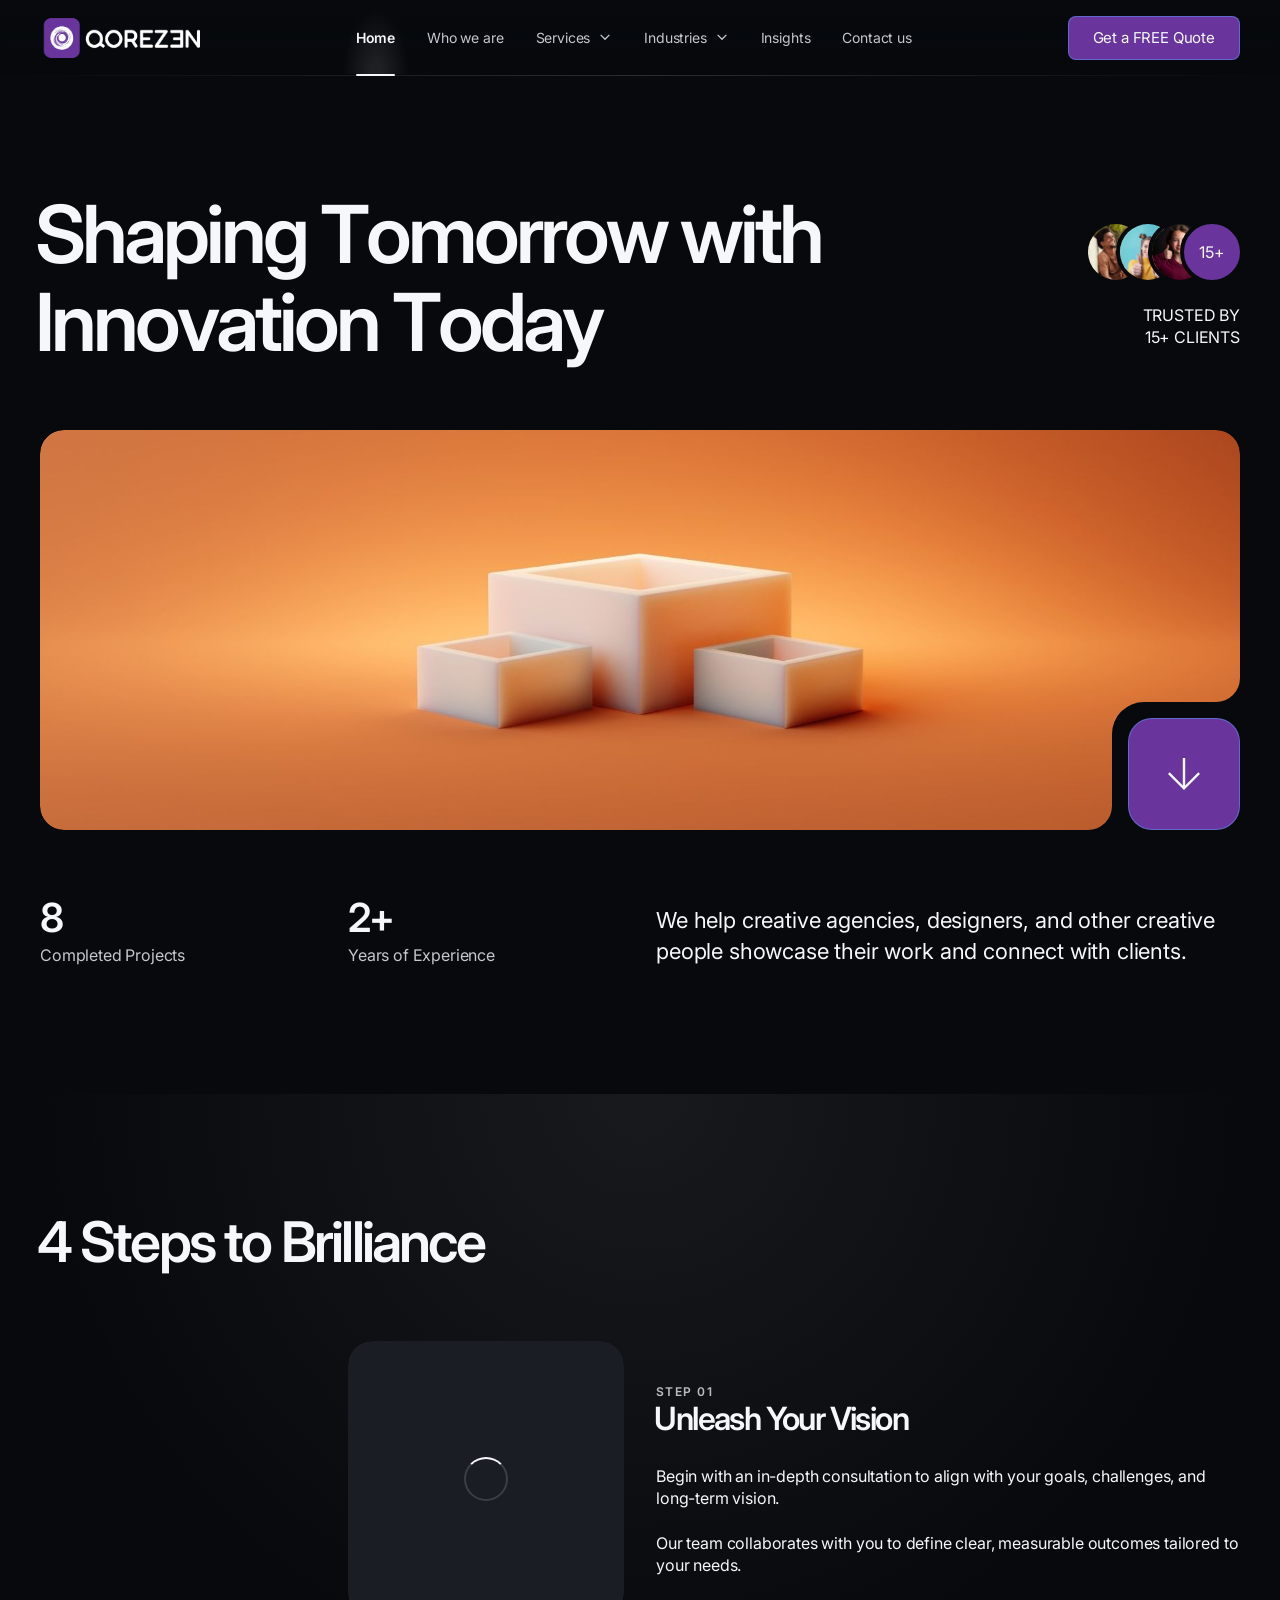
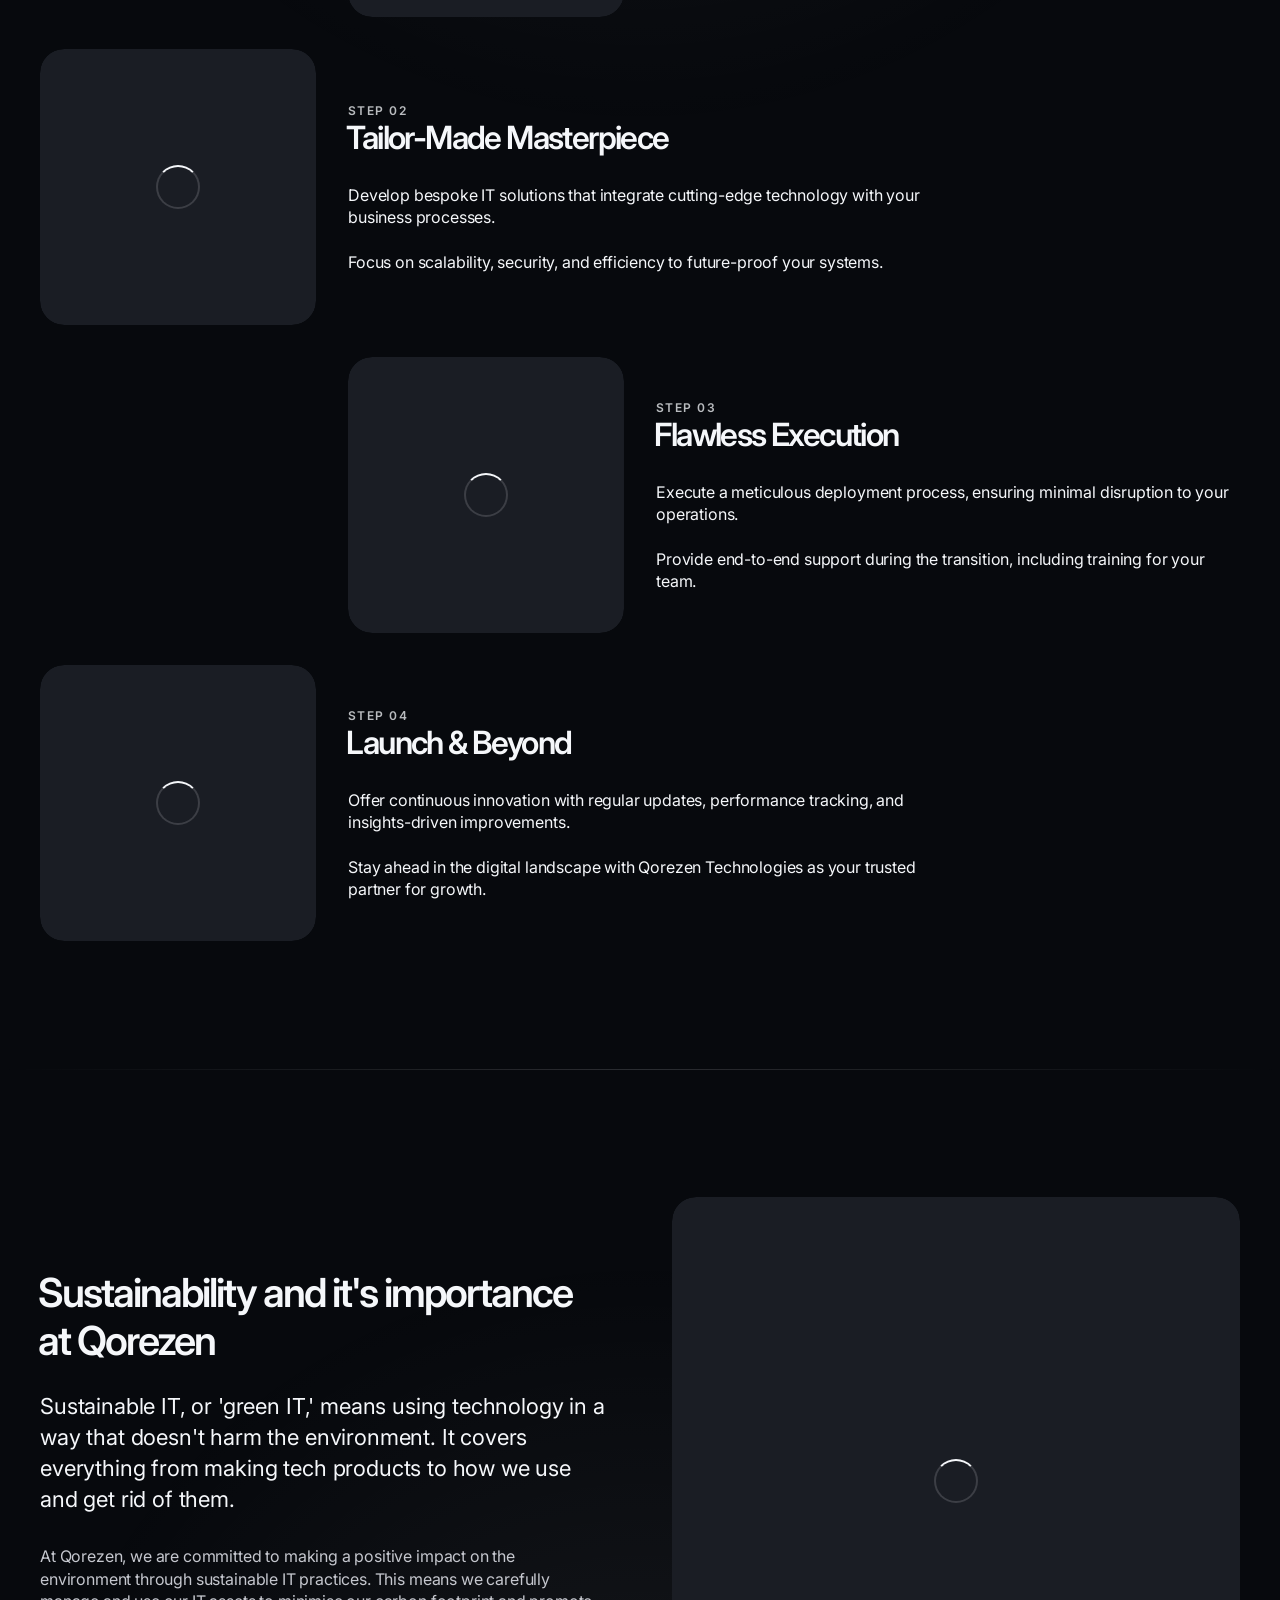
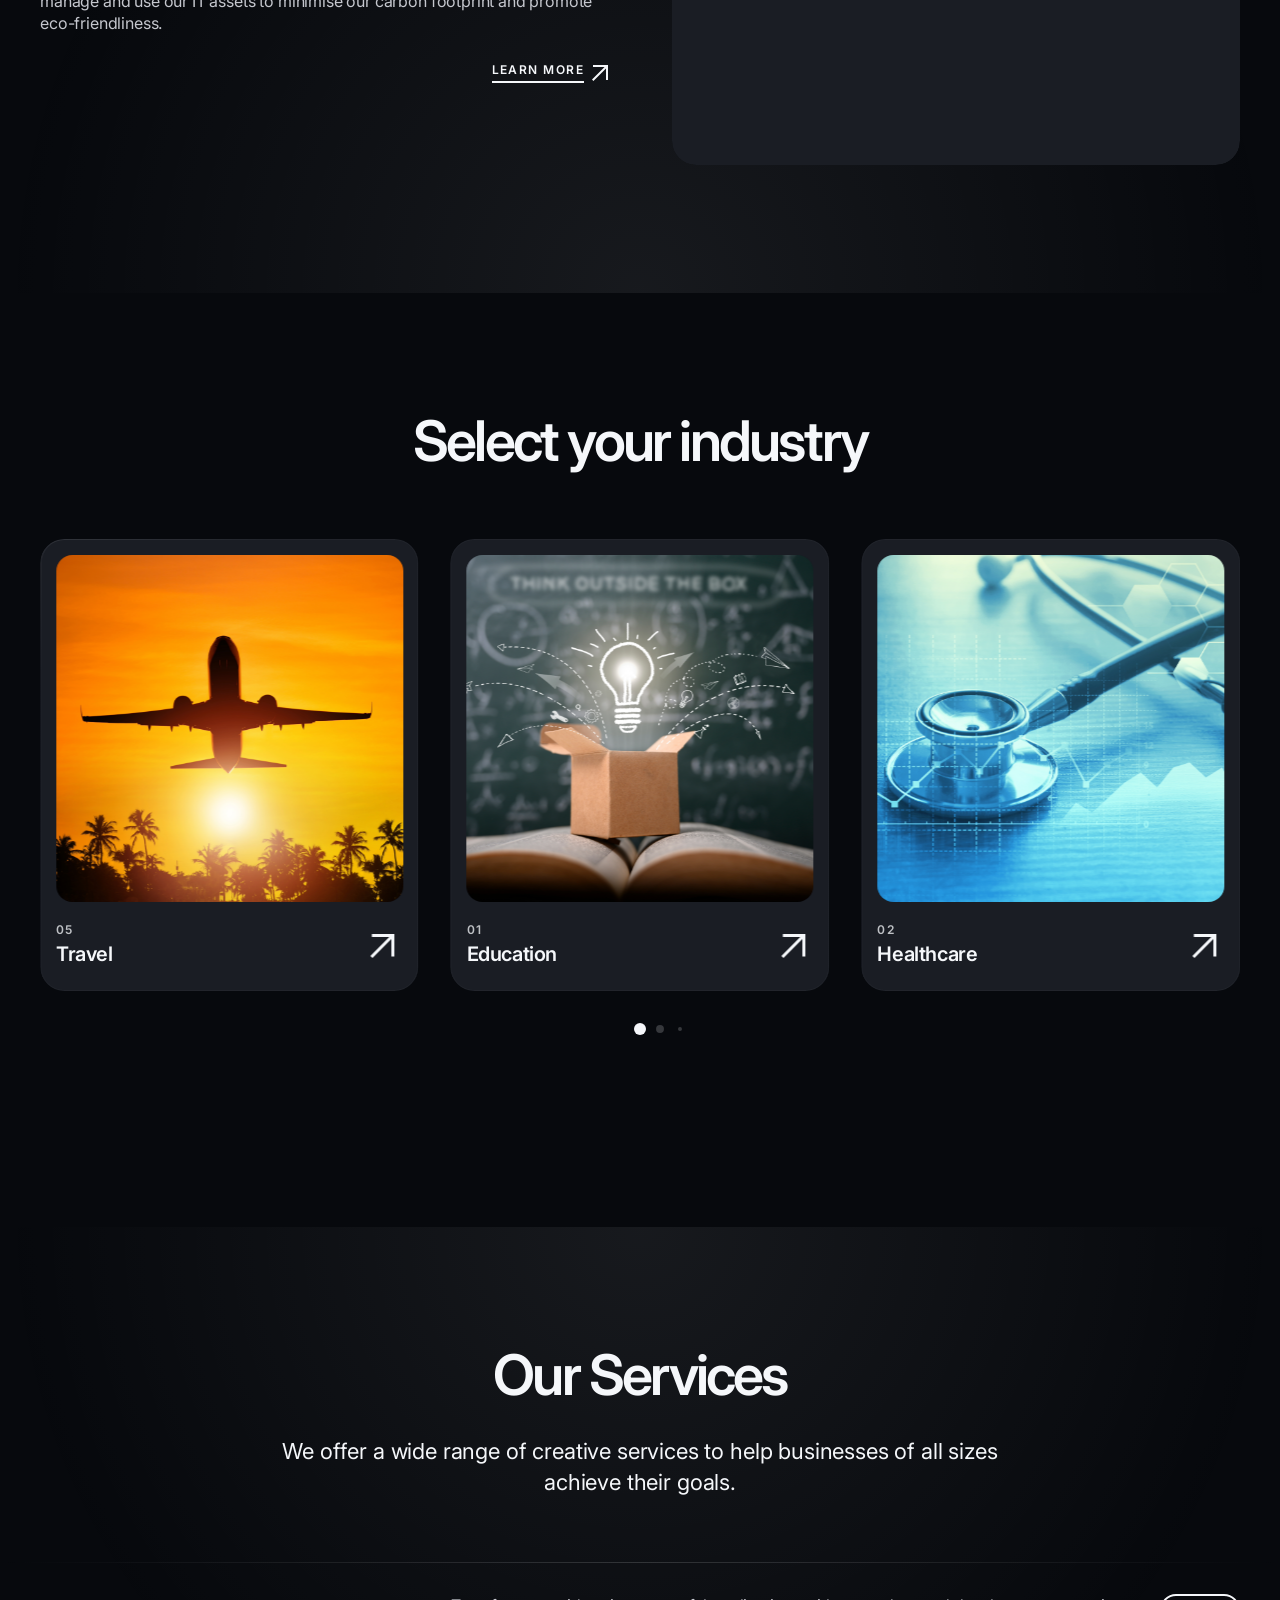
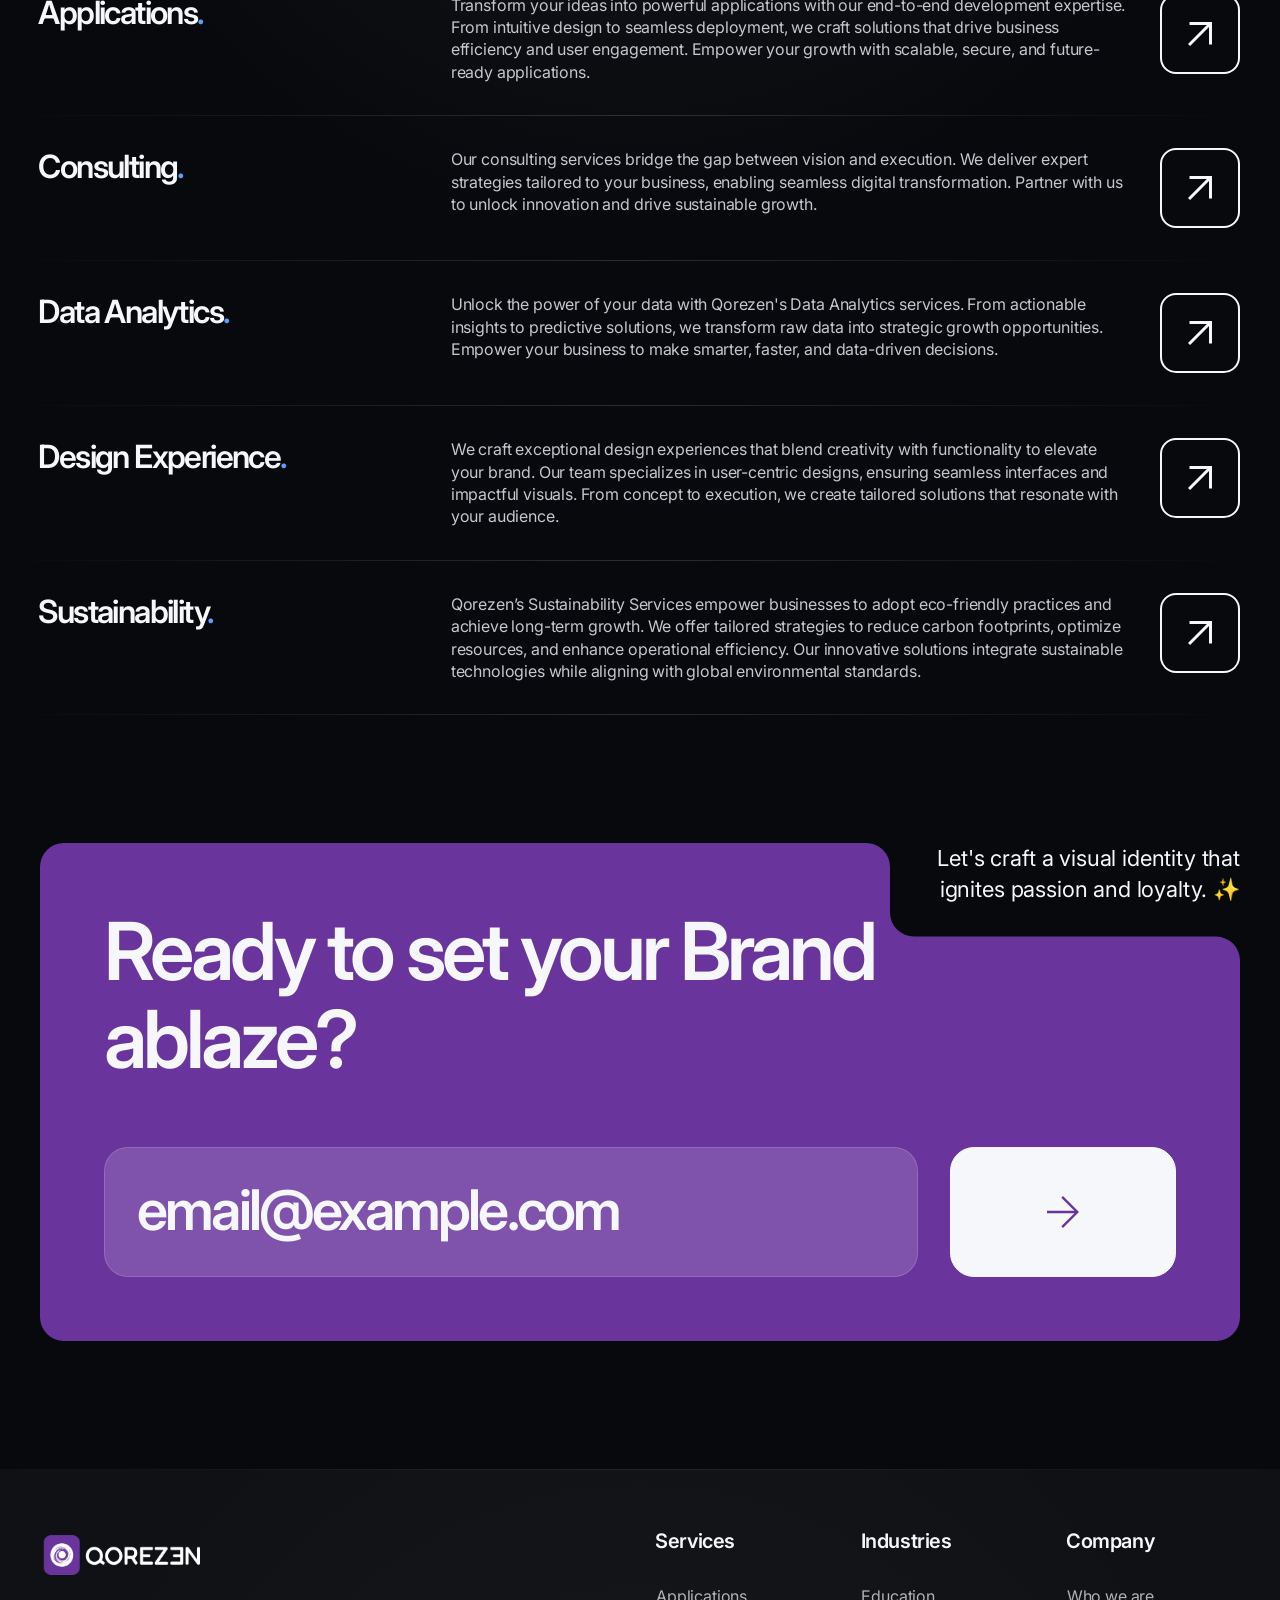
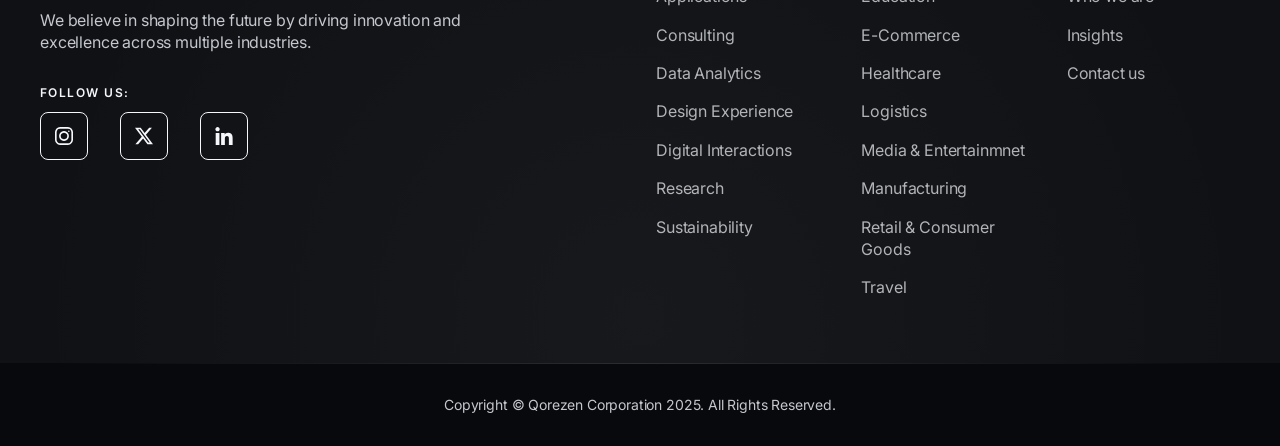
==== commit 75fcc960: "added google verification" ====
--- a/index.html
+++ b/index.html
@@ -20,6 +20,10 @@
 
     <!-- Favicon -->
     <link rel="icon" href="img/favicon.png" sizes="32x32">
+
+    <meta name="google-site-verification" content="G0SxIU4pODkzYH55vogUHDl1SvJHy9-oJZ2pJo-tywo" />
+
+
 </head>
 <body>
     <!-- Header -->
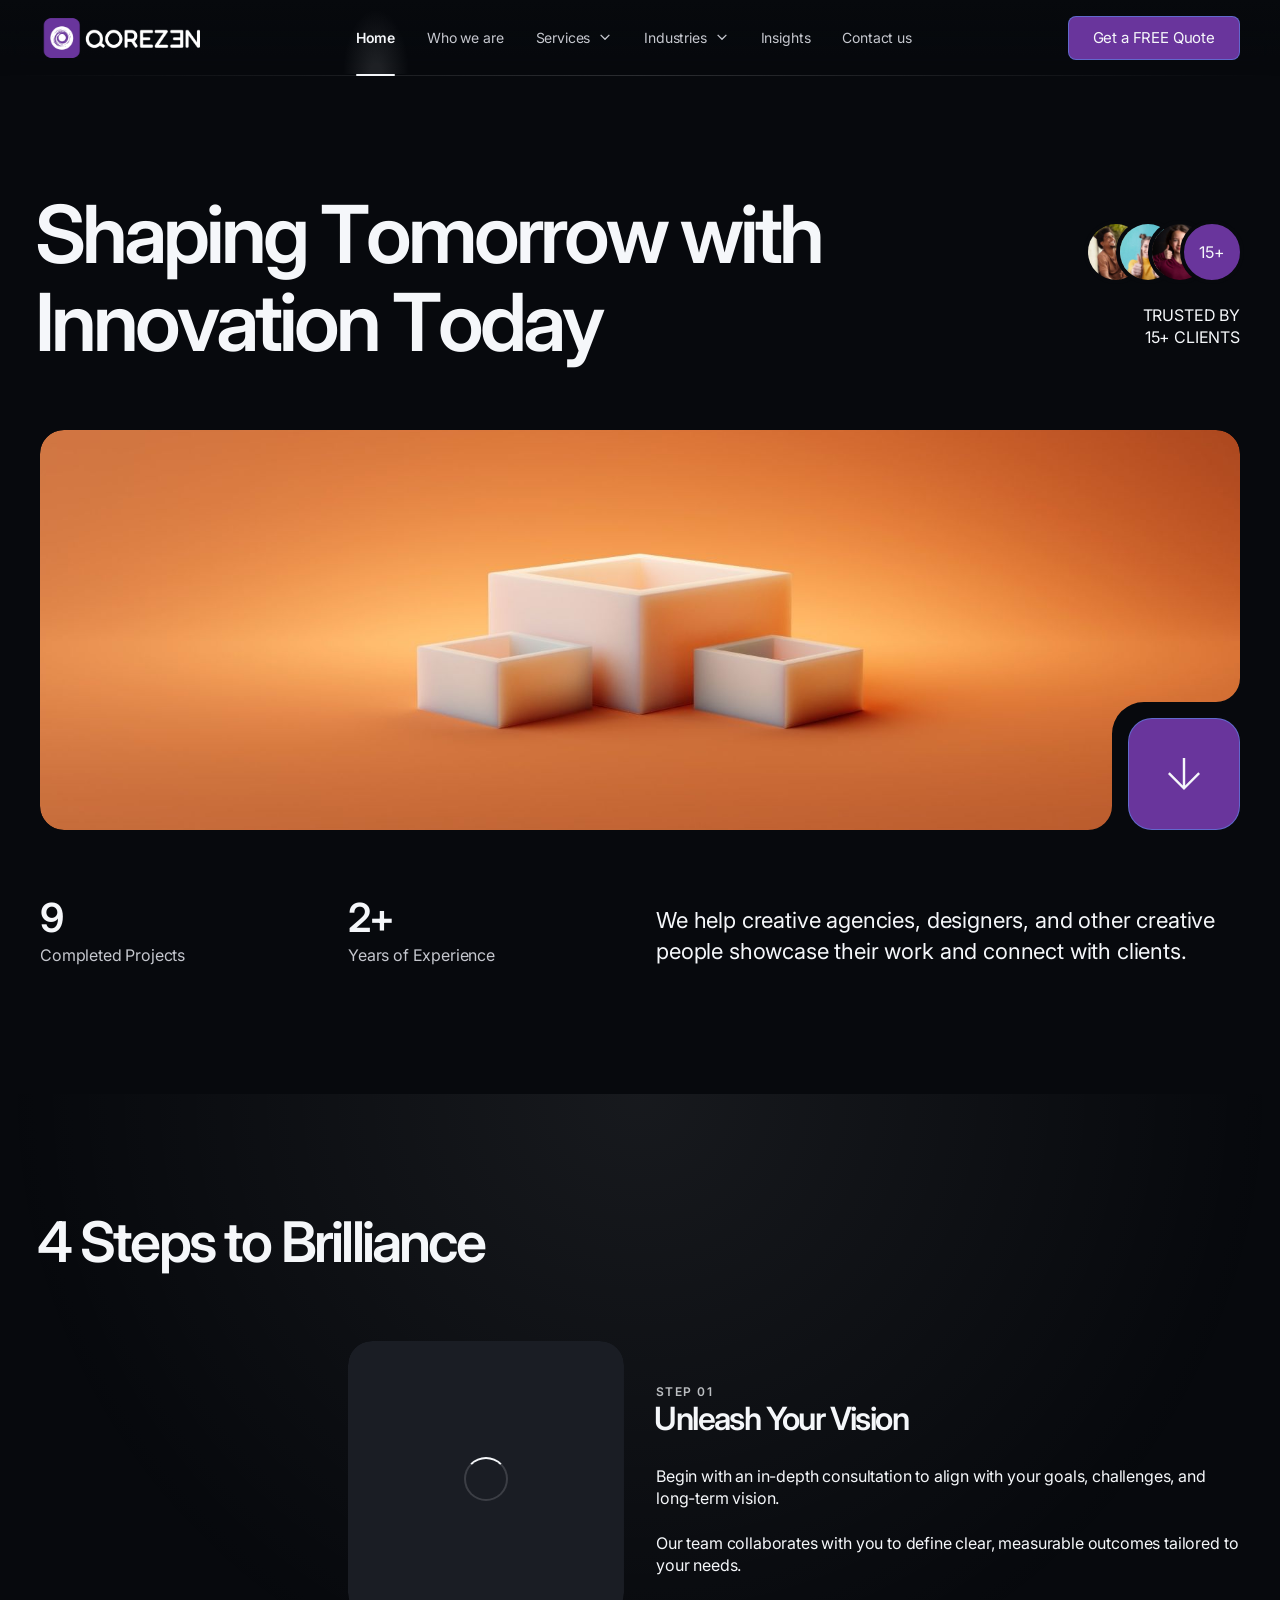
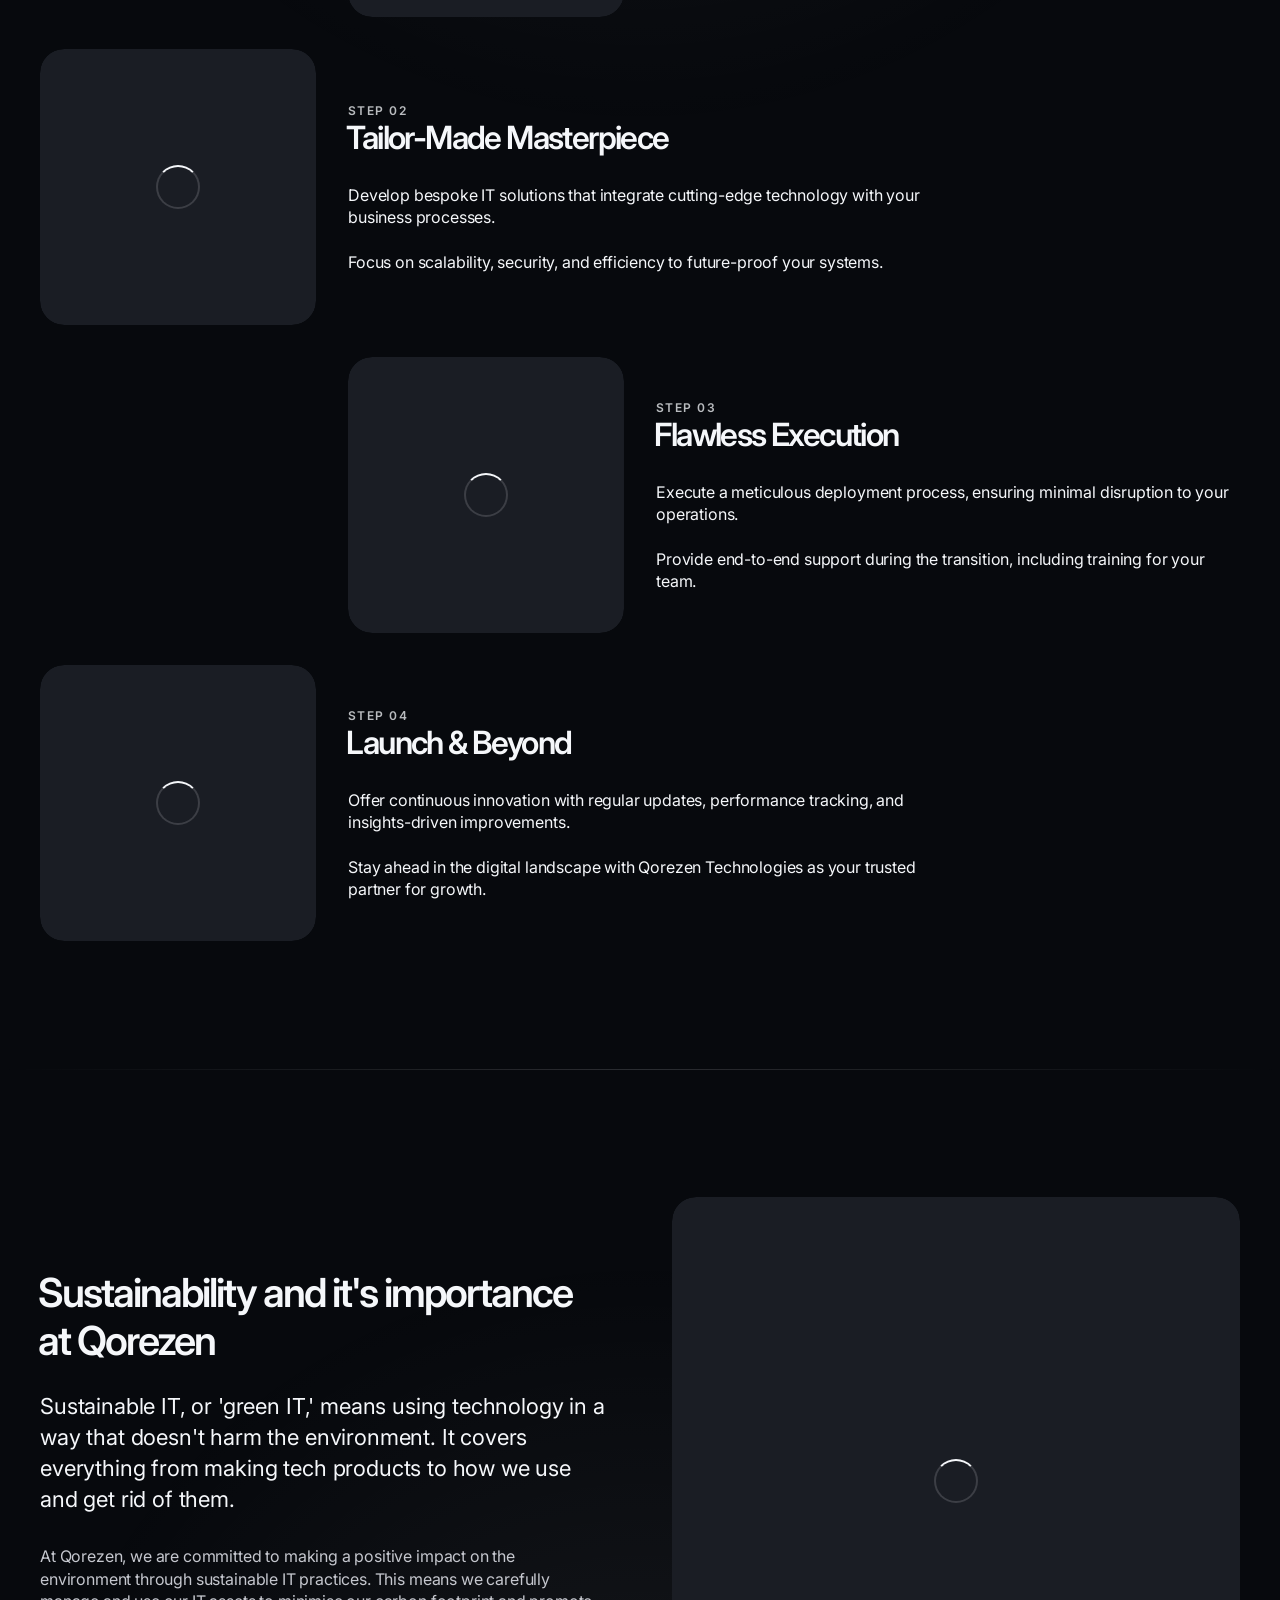
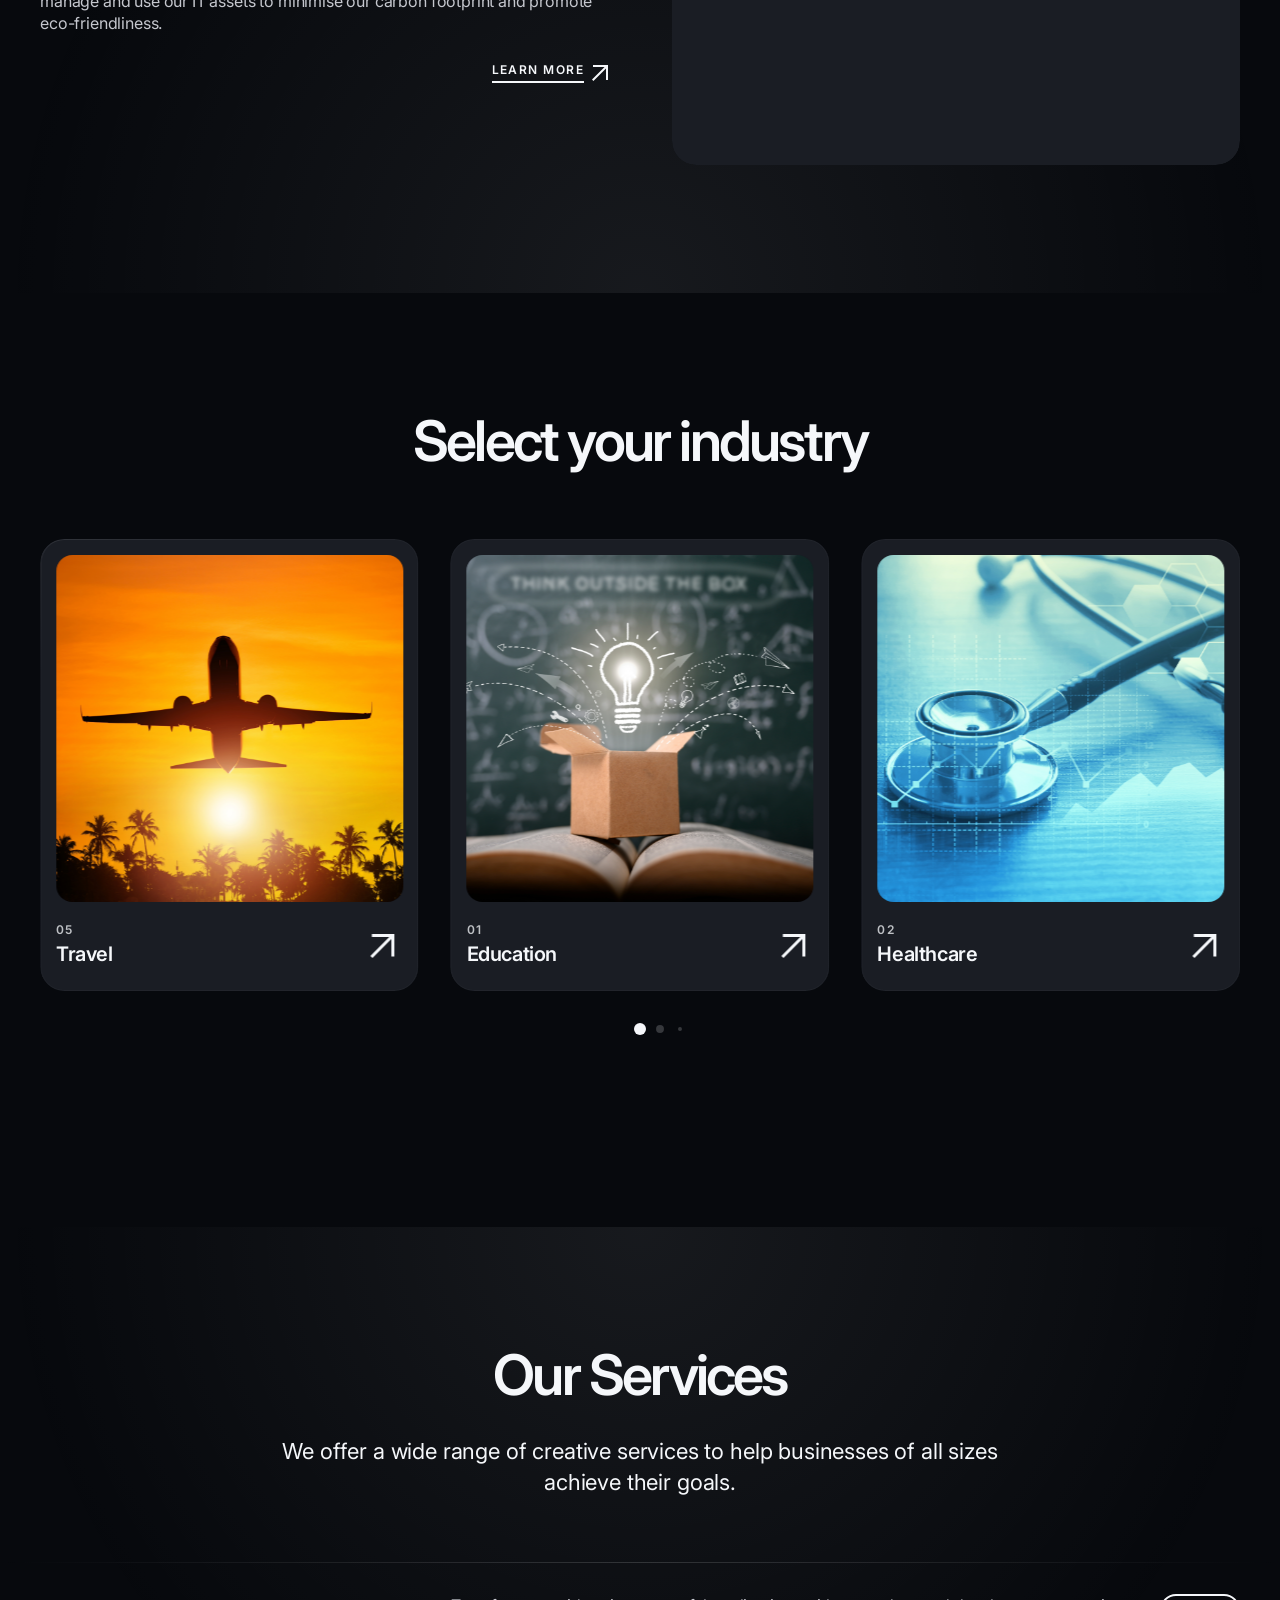
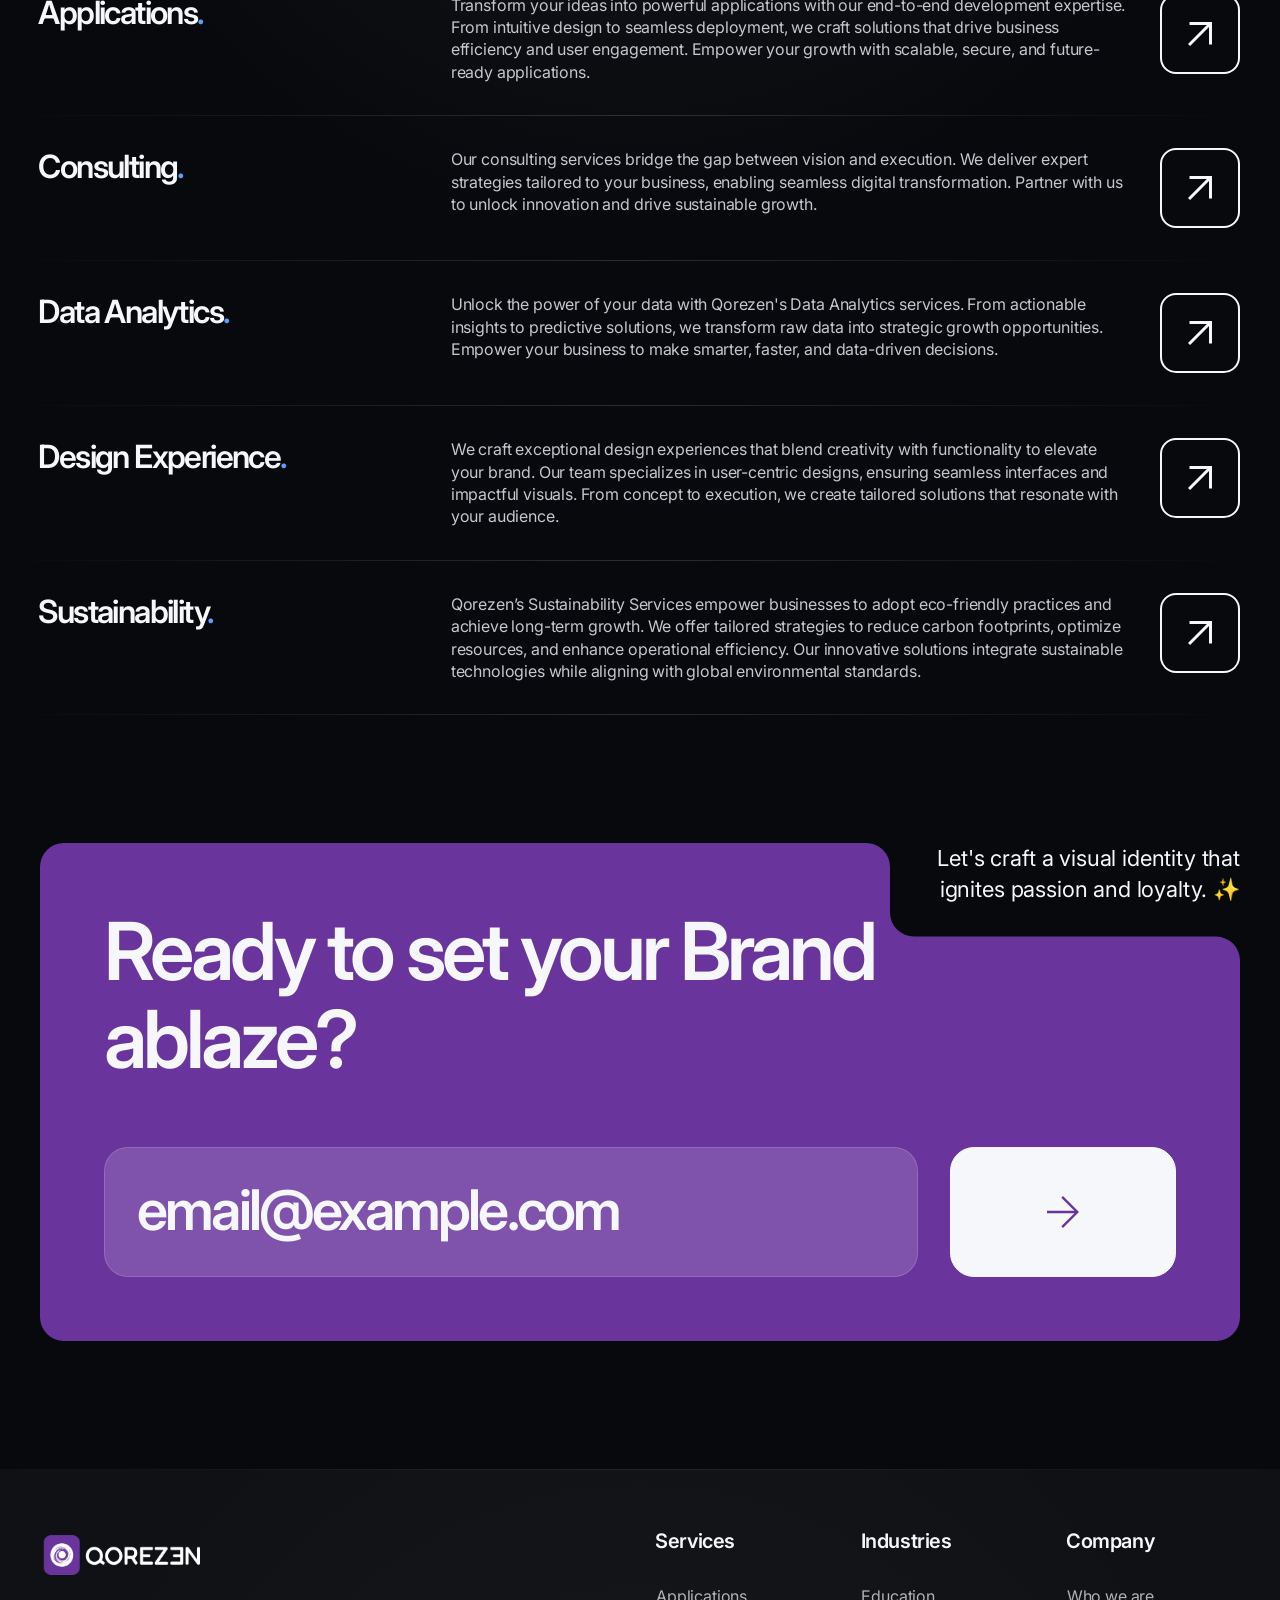
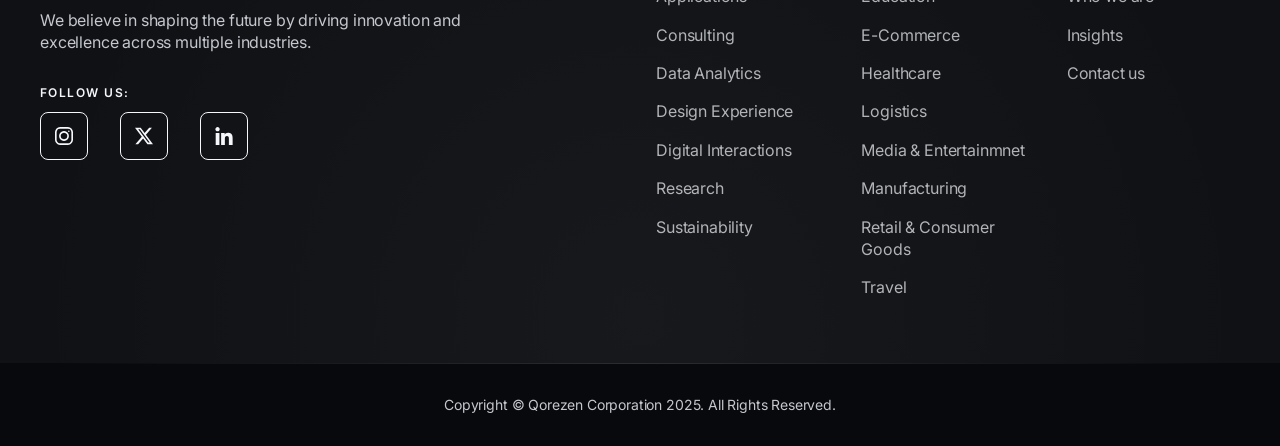
==== commit 0ff091e6: "Google Analytics" ====
--- a/index.html
+++ b/index.html
@@ -22,6 +22,16 @@
     <link rel="icon" href="img/favicon.png" sizes="32x32">
 
     <meta name="google-site-verification" content="G0SxIU4pODkzYH55vogUHDl1SvJHy9-oJZ2pJo-tywo" />
+
+    <!-- Google tag (gtag.js) -->
+<script async src="https://www.googletagmanager.com/gtag/js?id=G-WSK5561V4J"></script>
+<script>
+  window.dataLayer = window.dataLayer || [];
+  function gtag(){dataLayer.push(arguments);}
+  gtag('js', new Date());
+
+  gtag('config', 'G-WSK5561V4J');
+</script>
 
 
 </head>
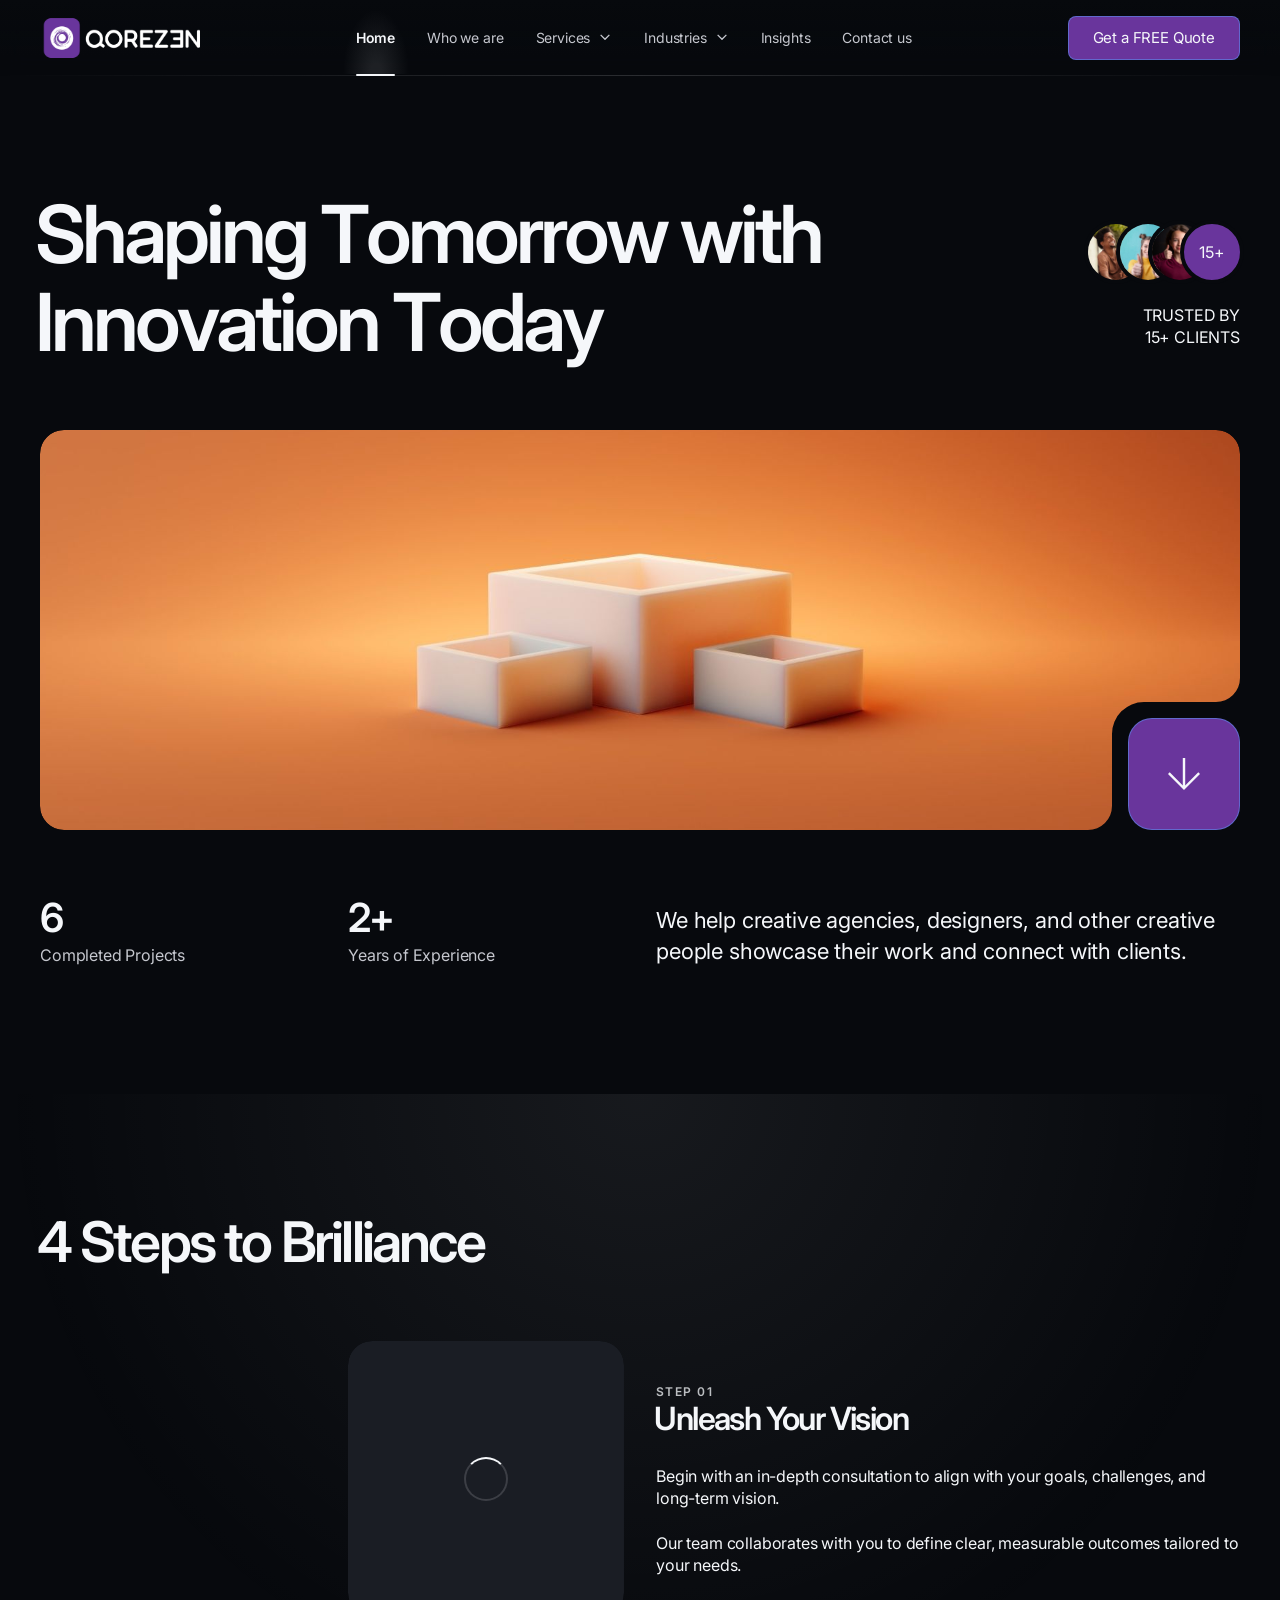
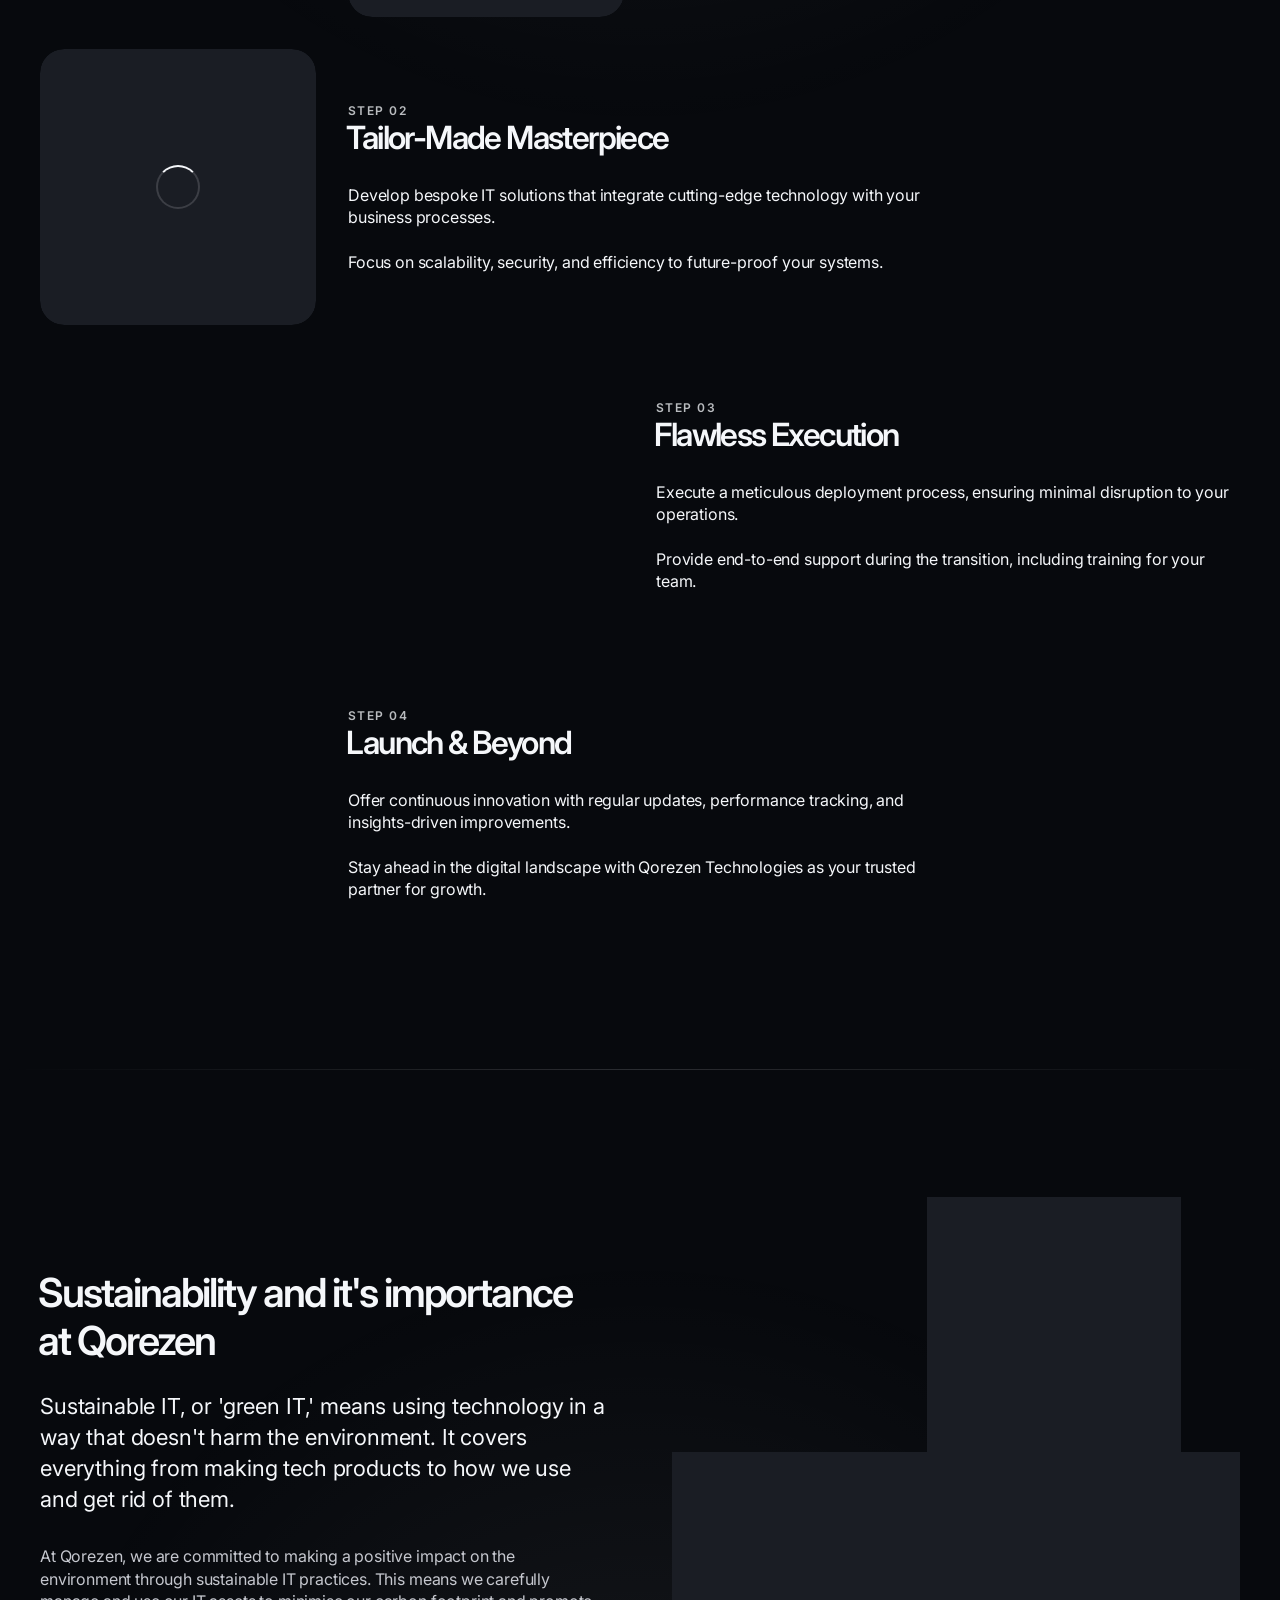
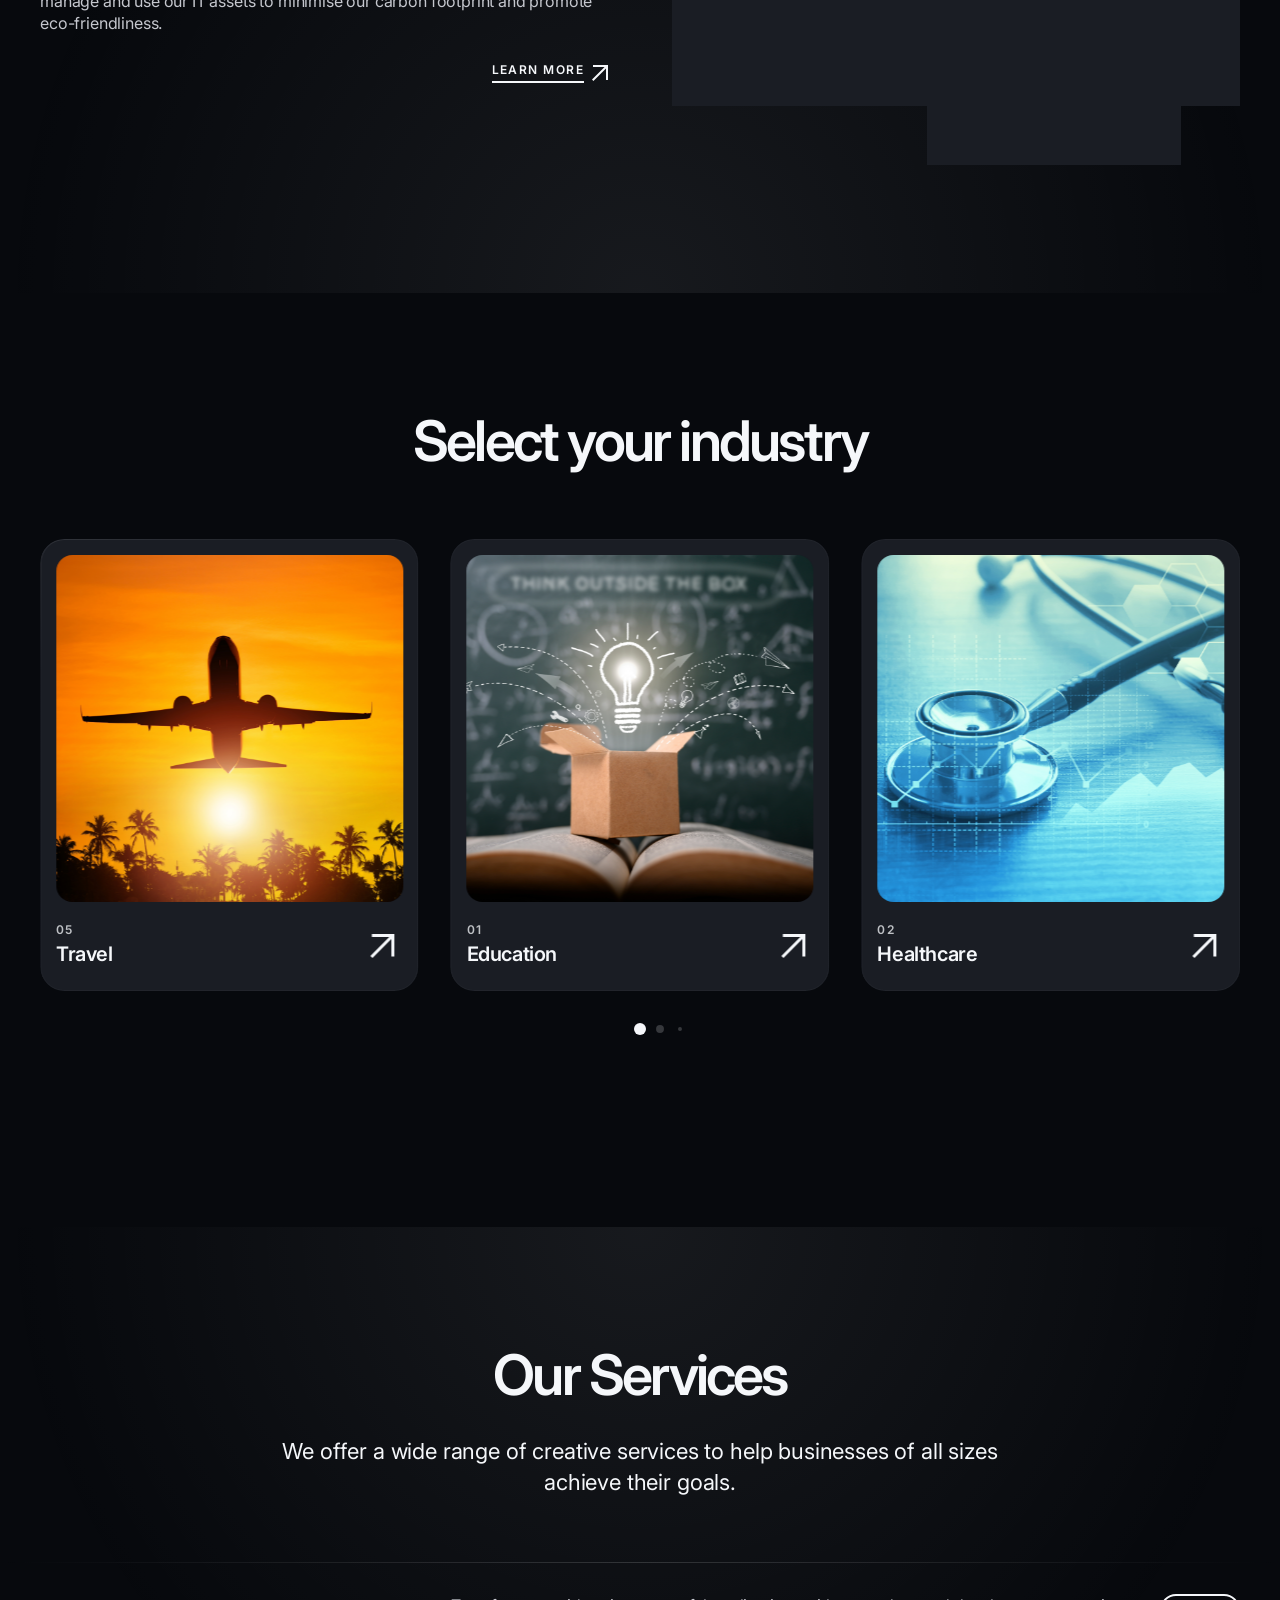
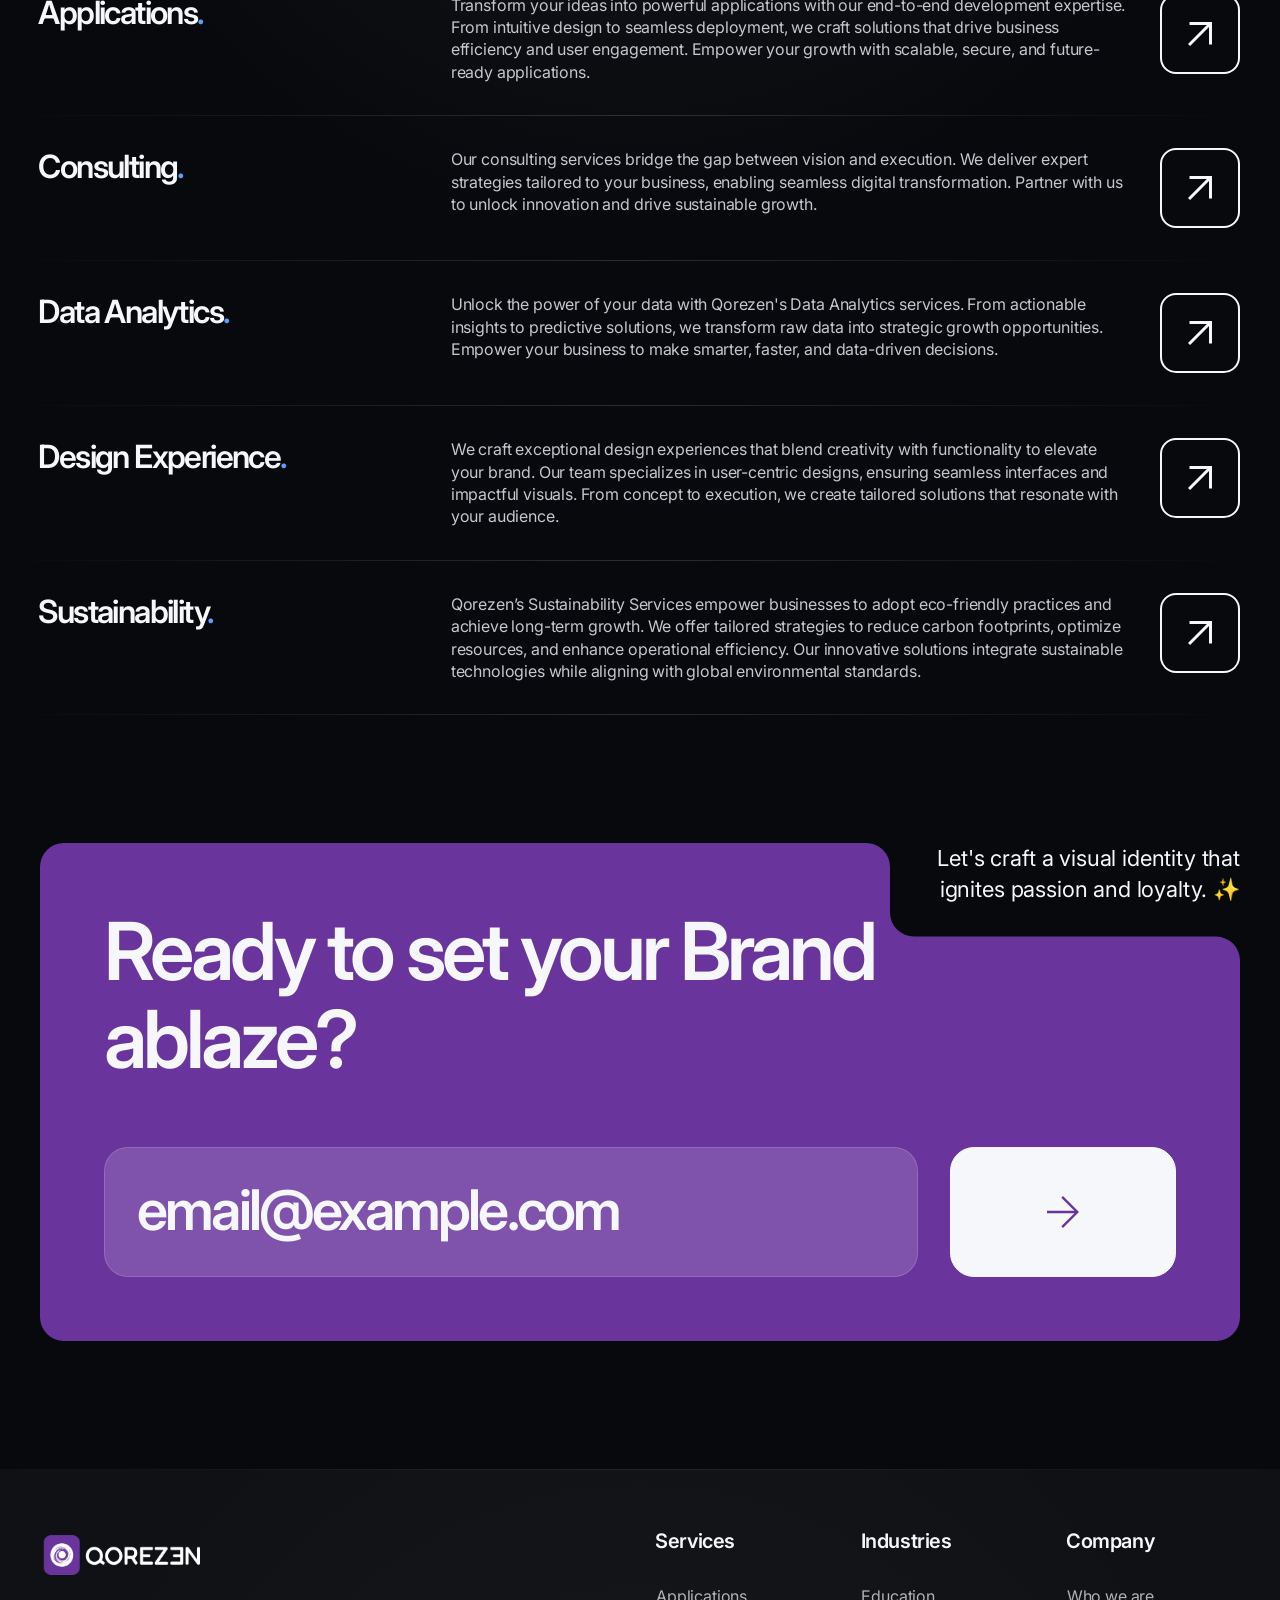
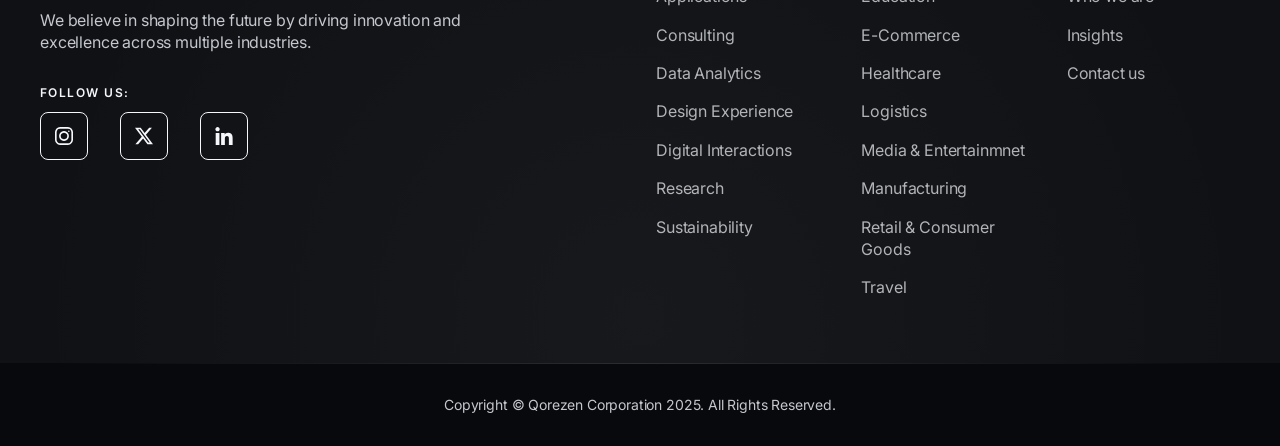
==== commit a96ff1e1: "Meta tags" ====
--- a/index.html
+++ b/index.html
@@ -3,9 +3,14 @@
 <head>
     <meta charset="UTF-8">
     <meta name="viewport" content="width=device-width, initial-scale=1.0">
+    <meta name="robots" content="index, follow">
 
     <!-- Page Title -->
     <title>Qorezen: Innovation, Connectivity, and Beyond</title>
+    <meta name="title" content="Qorezen: Innovation, Connectivity, and Beyond">
+    <meta name="description" content="Qorezen - driving transformation with smart solutions, consulting, seamless networks, and future-ready technology for businesses.">
+    <meta name="keywords" content="supply chain operations, consulting, networks, data analytics, design experiences, applications, vendor management">
+
 
     <!-- Google Fonts -->
     <link href="https://fonts.googleapis.com/css2?family=Inter:wght@400;600&amp;display=swap" rel="stylesheet">
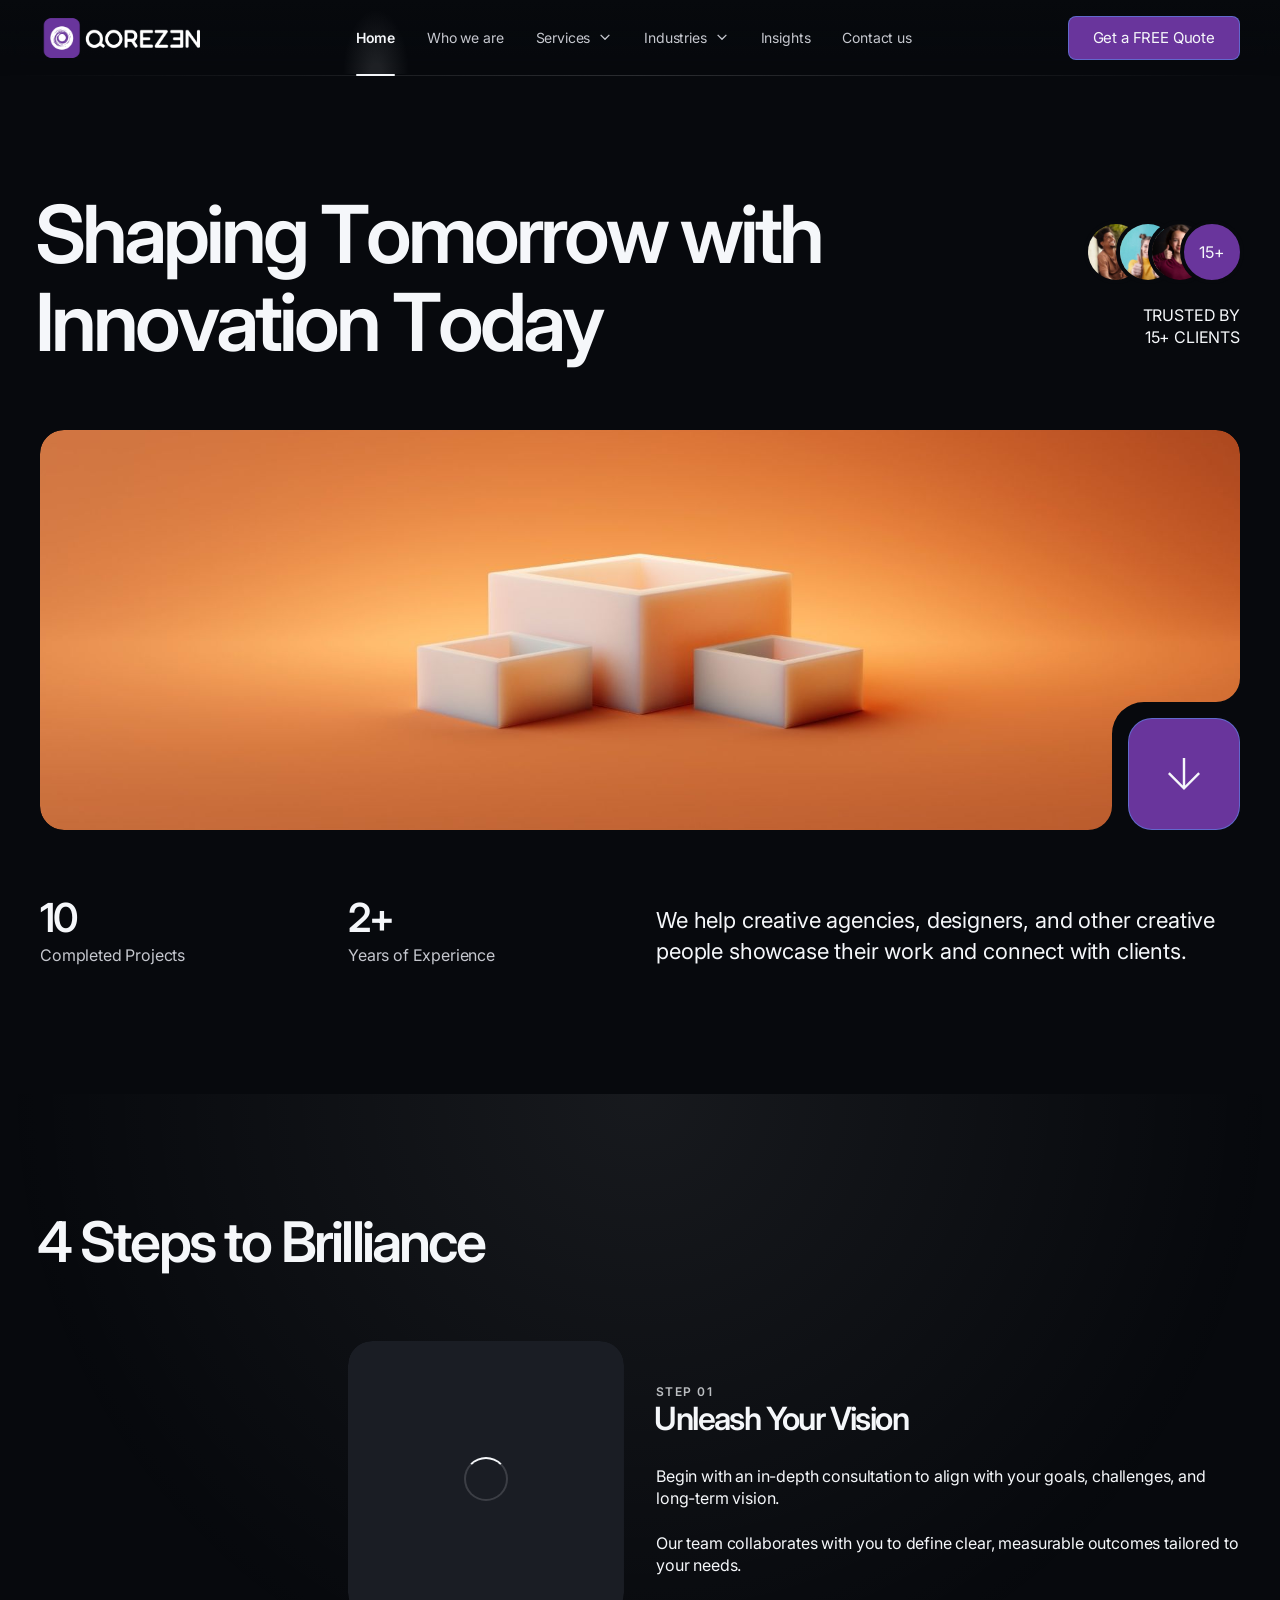
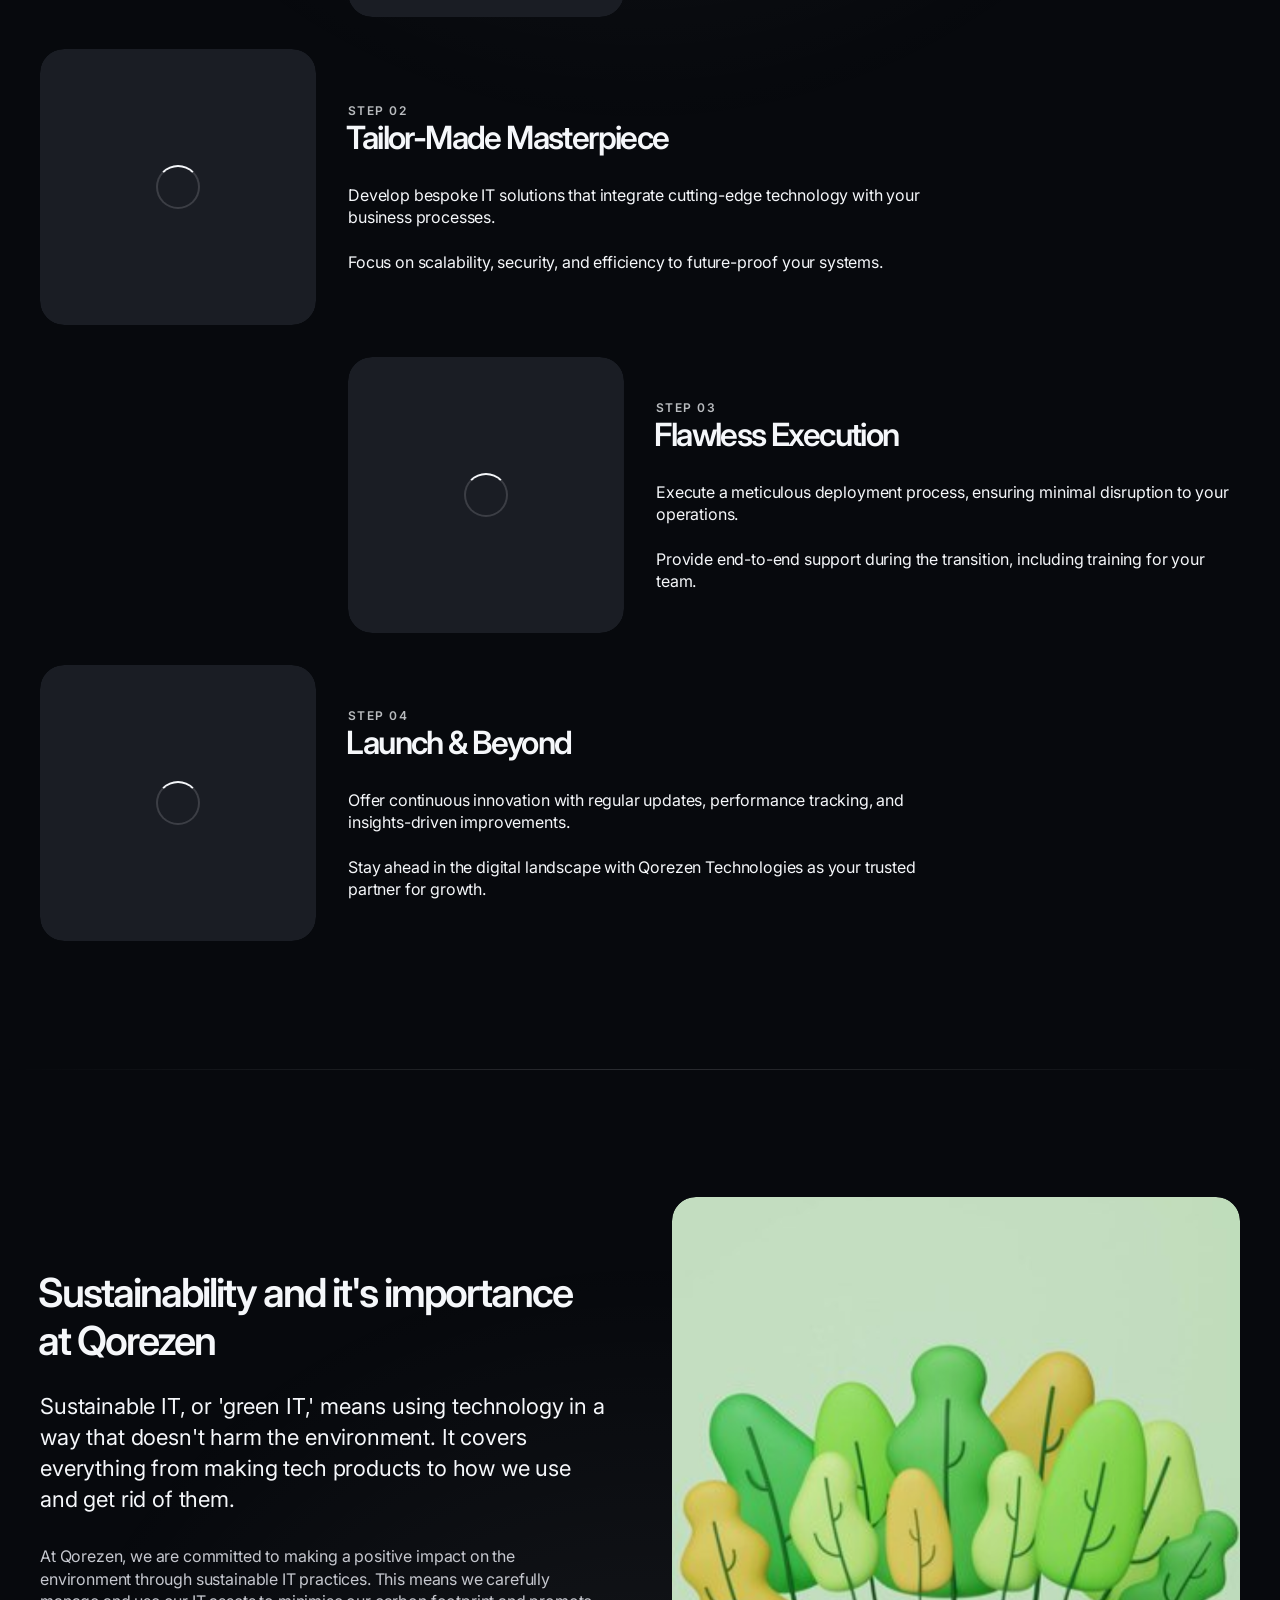
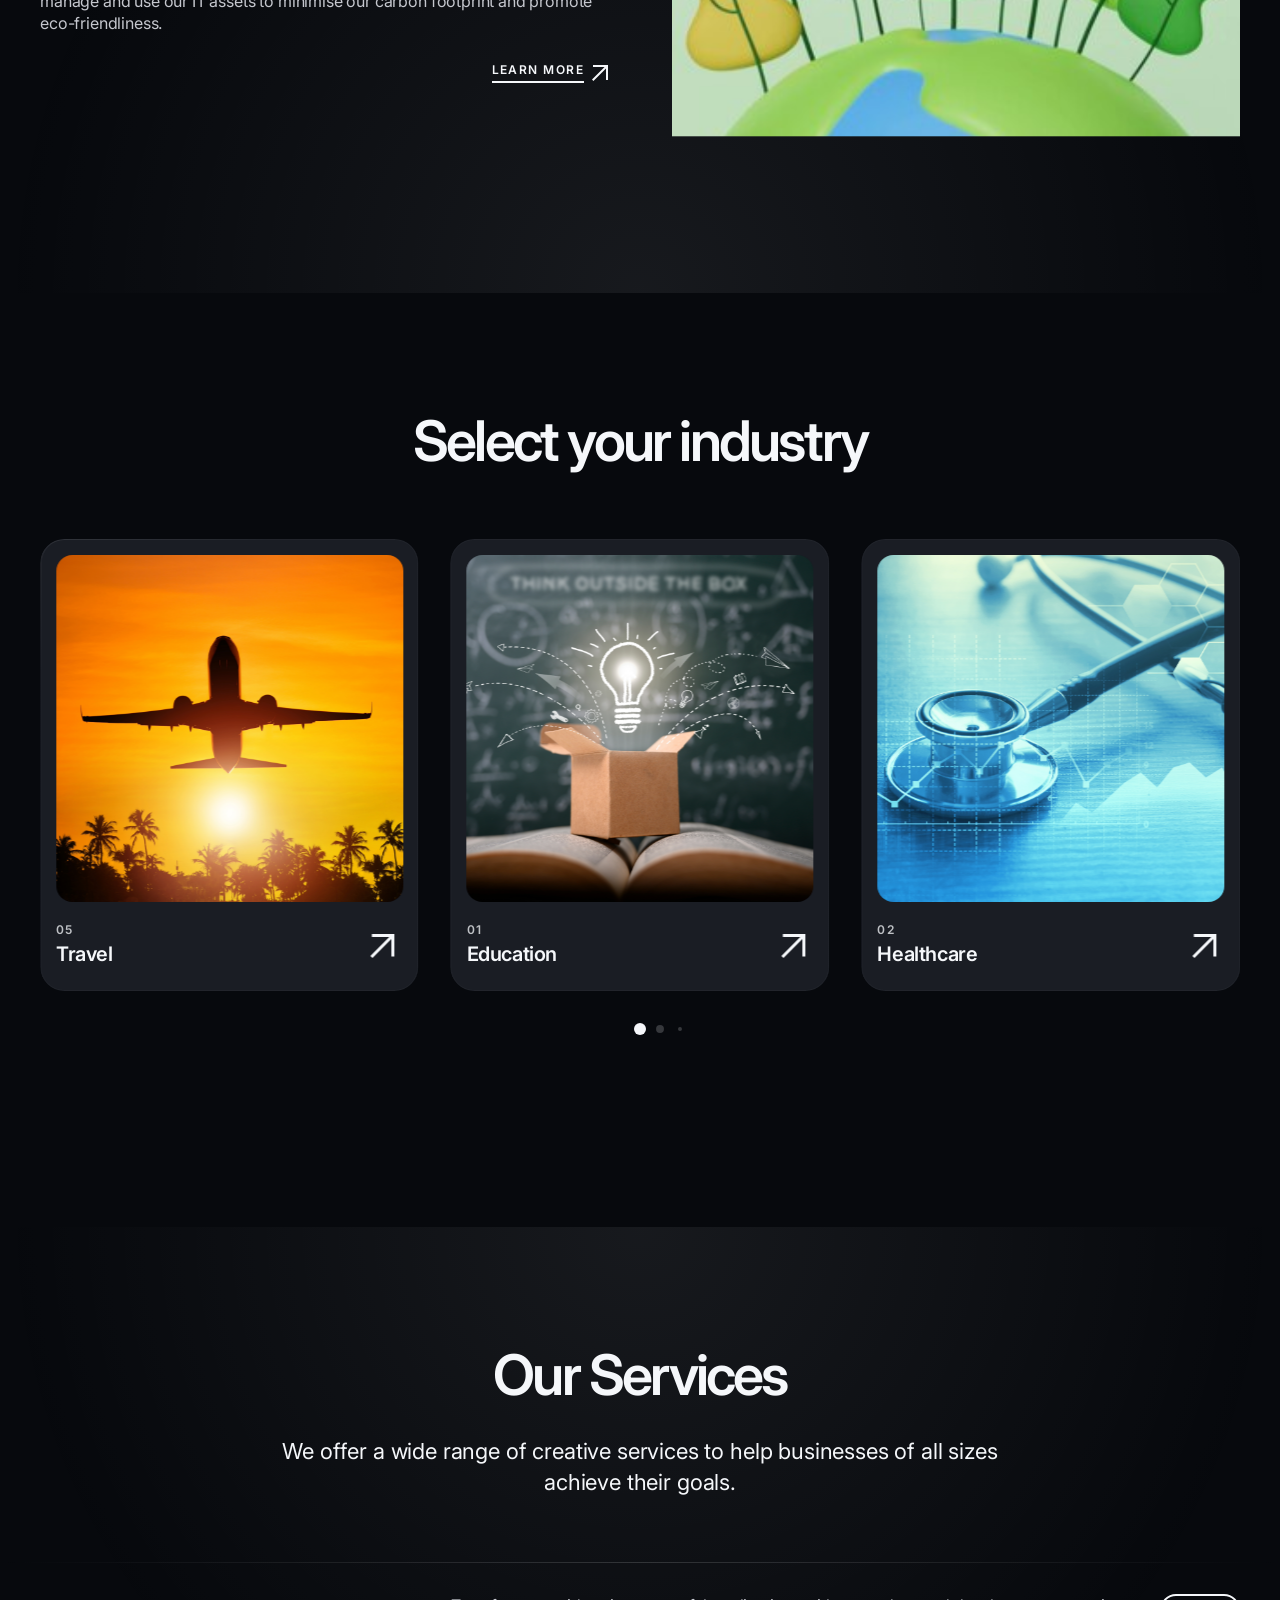
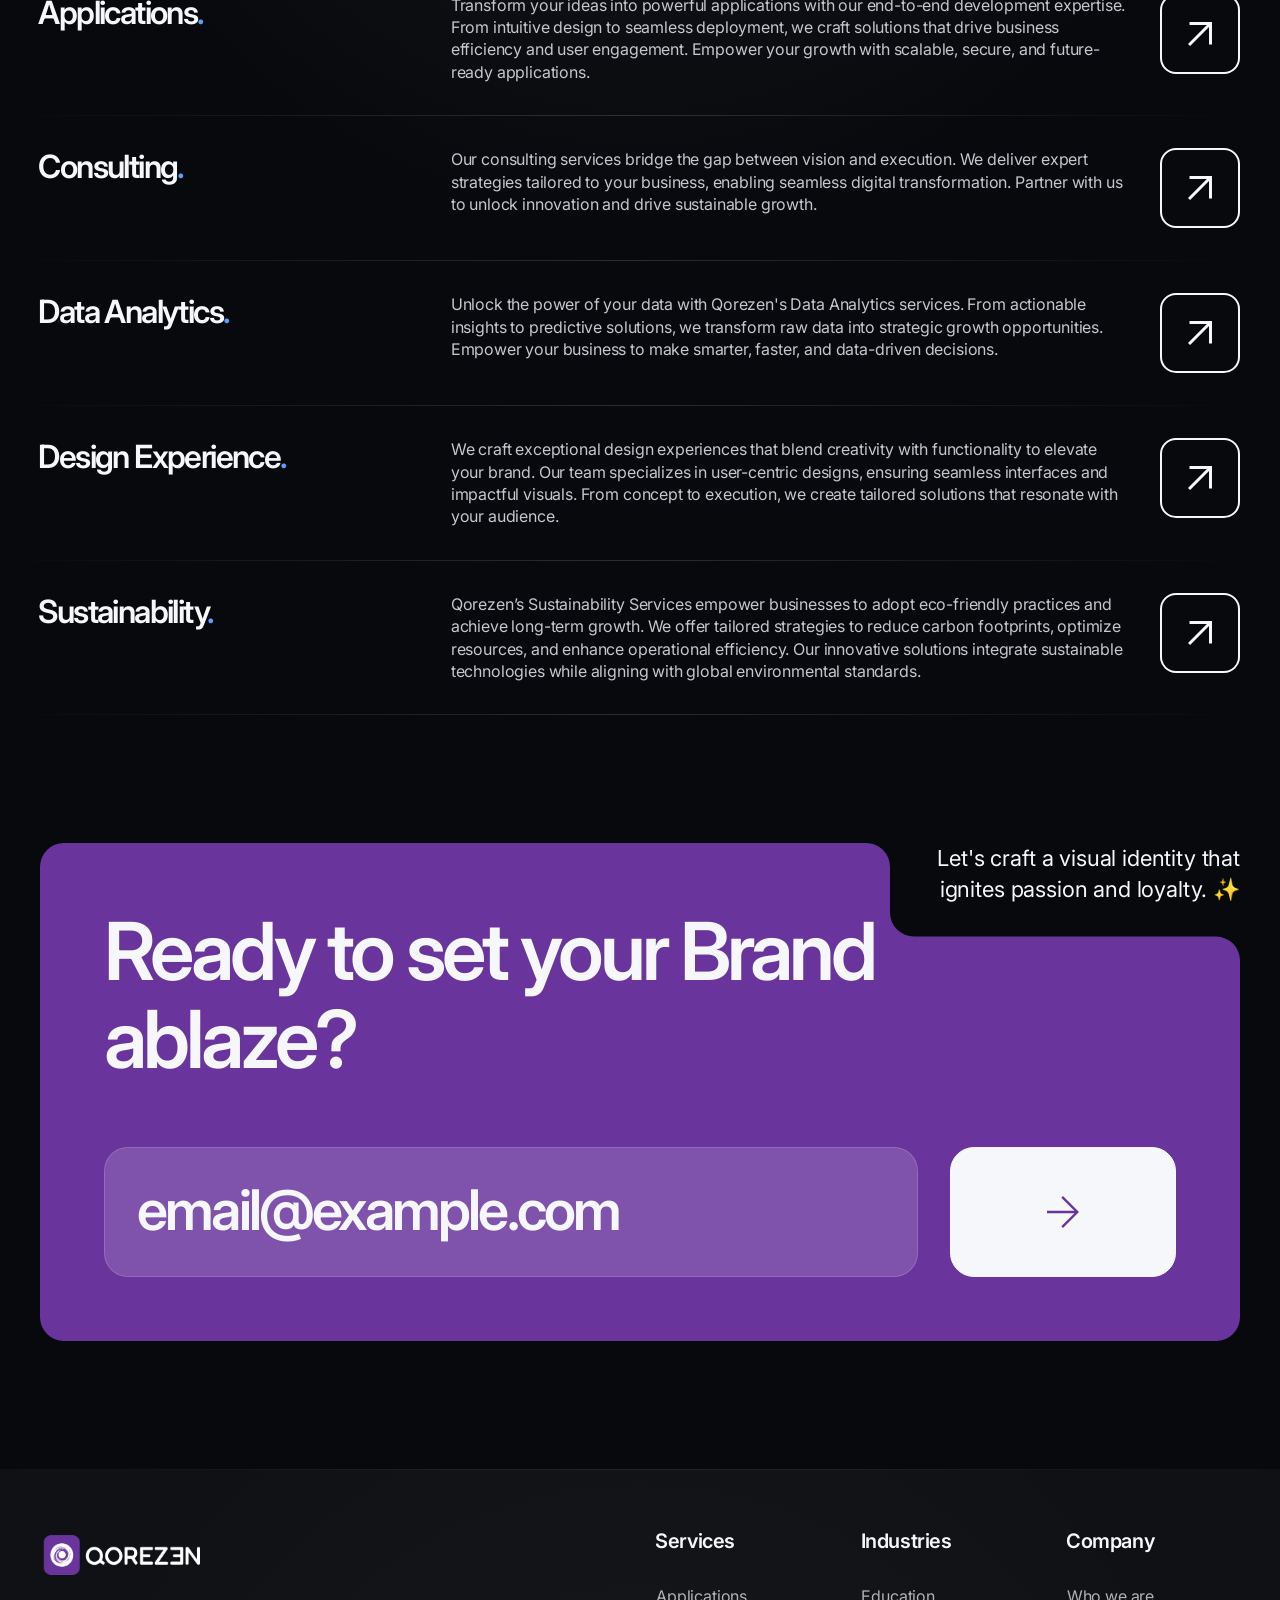
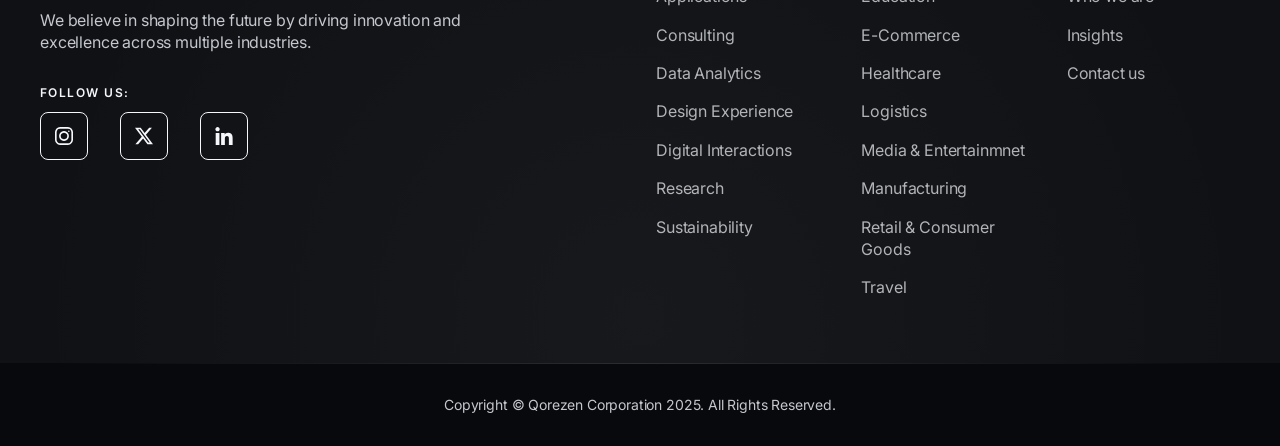
==== commit f1ec7c59: "Changes in Web" ====
--- a/index.html
+++ b/index.html
@@ -10,6 +10,28 @@
     <meta name="title" content="Qorezen: Innovation, Connectivity, and Beyond">
     <meta name="description" content="Qorezen - driving transformation with smart solutions, consulting, seamless networks, and future-ready technology for businesses.">
     <meta name="keywords" content="supply chain operations, consulting, networks, data analytics, design experiences, applications, vendor management">
+
+    <script type="application/ld+json">
+{
+  "@context": "https://schema.org",
+  "@type": "Organization",
+  "name": "Qorezen",
+  "url": "https://qorezen.in/",
+  "logo": "https://qorezen.in/img/Q%20Web%20Logo%20W.png",
+  "contactPoint": {
+    "@type": "ContactPoint",
+    "telephone": "8779620308",
+    "contactType": "technical support",
+    "areaServed": "IN",
+    "availableLanguage": ["en","Hindi"]
+  },
+  "sameAs": [
+    "https://x.com/qorezen",
+    "https://www.instagram.com/qorezen/",
+    "https://www.linkedin.com/company/qorezen-in/"
+  ]
+}
+</script>
 
 
     <!-- Google Fonts -->
@@ -268,7 +290,7 @@
                     </div>
                     <div class="stg-col-6 stg-tp-bottom-gap-l stg-m-bottom-gap" data-unload="fade-right" data-appear="fade-left">
                         <div class="bringer-parallax-media">
-                            <img class="bringer-lazy" src="img/null.png" data-src="img/home/about03.jpg" alt="About Us" width="960" height="960">
+                            <img class="bringer-lazy" src="img/home/sustain.png" data-src="img/home/sustain.png" alt="Sustainability" width="960" height="960">
                         </div>
                     </div>
                 </div><!-- .stg-row -->
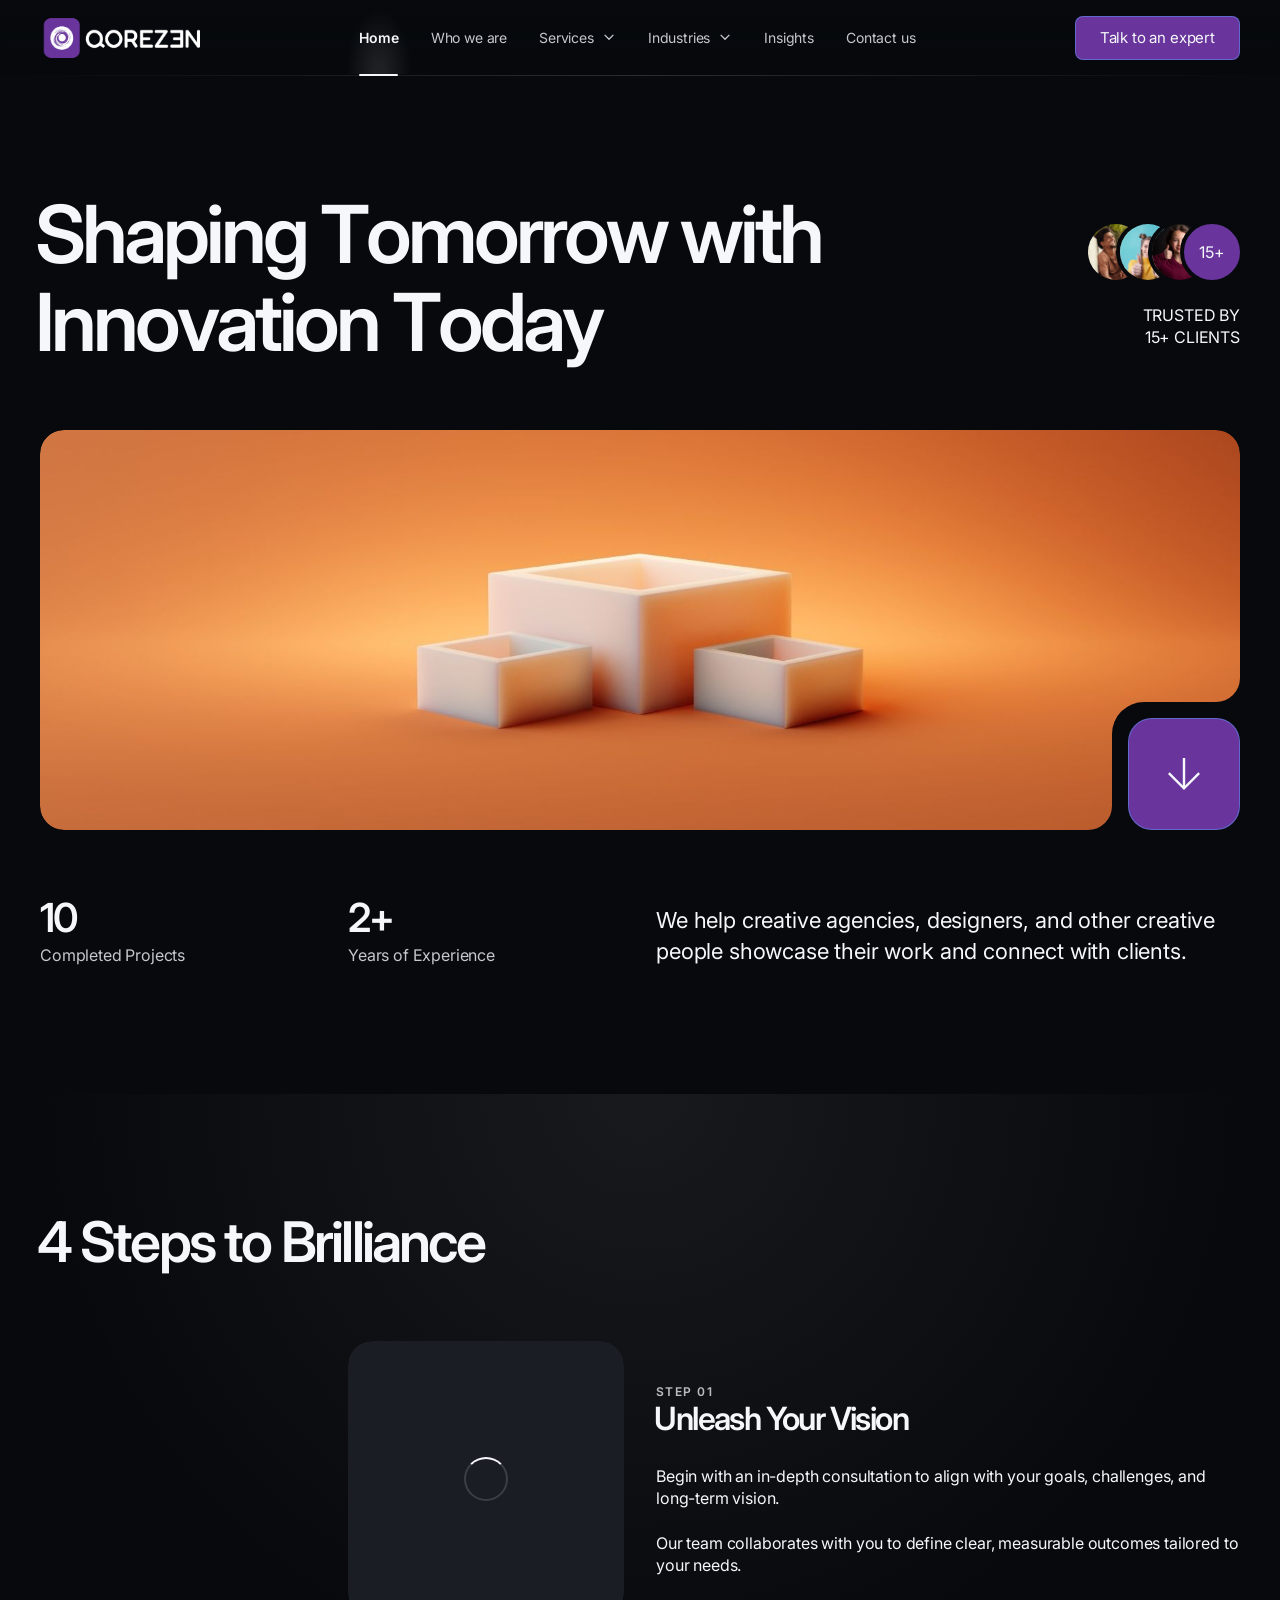
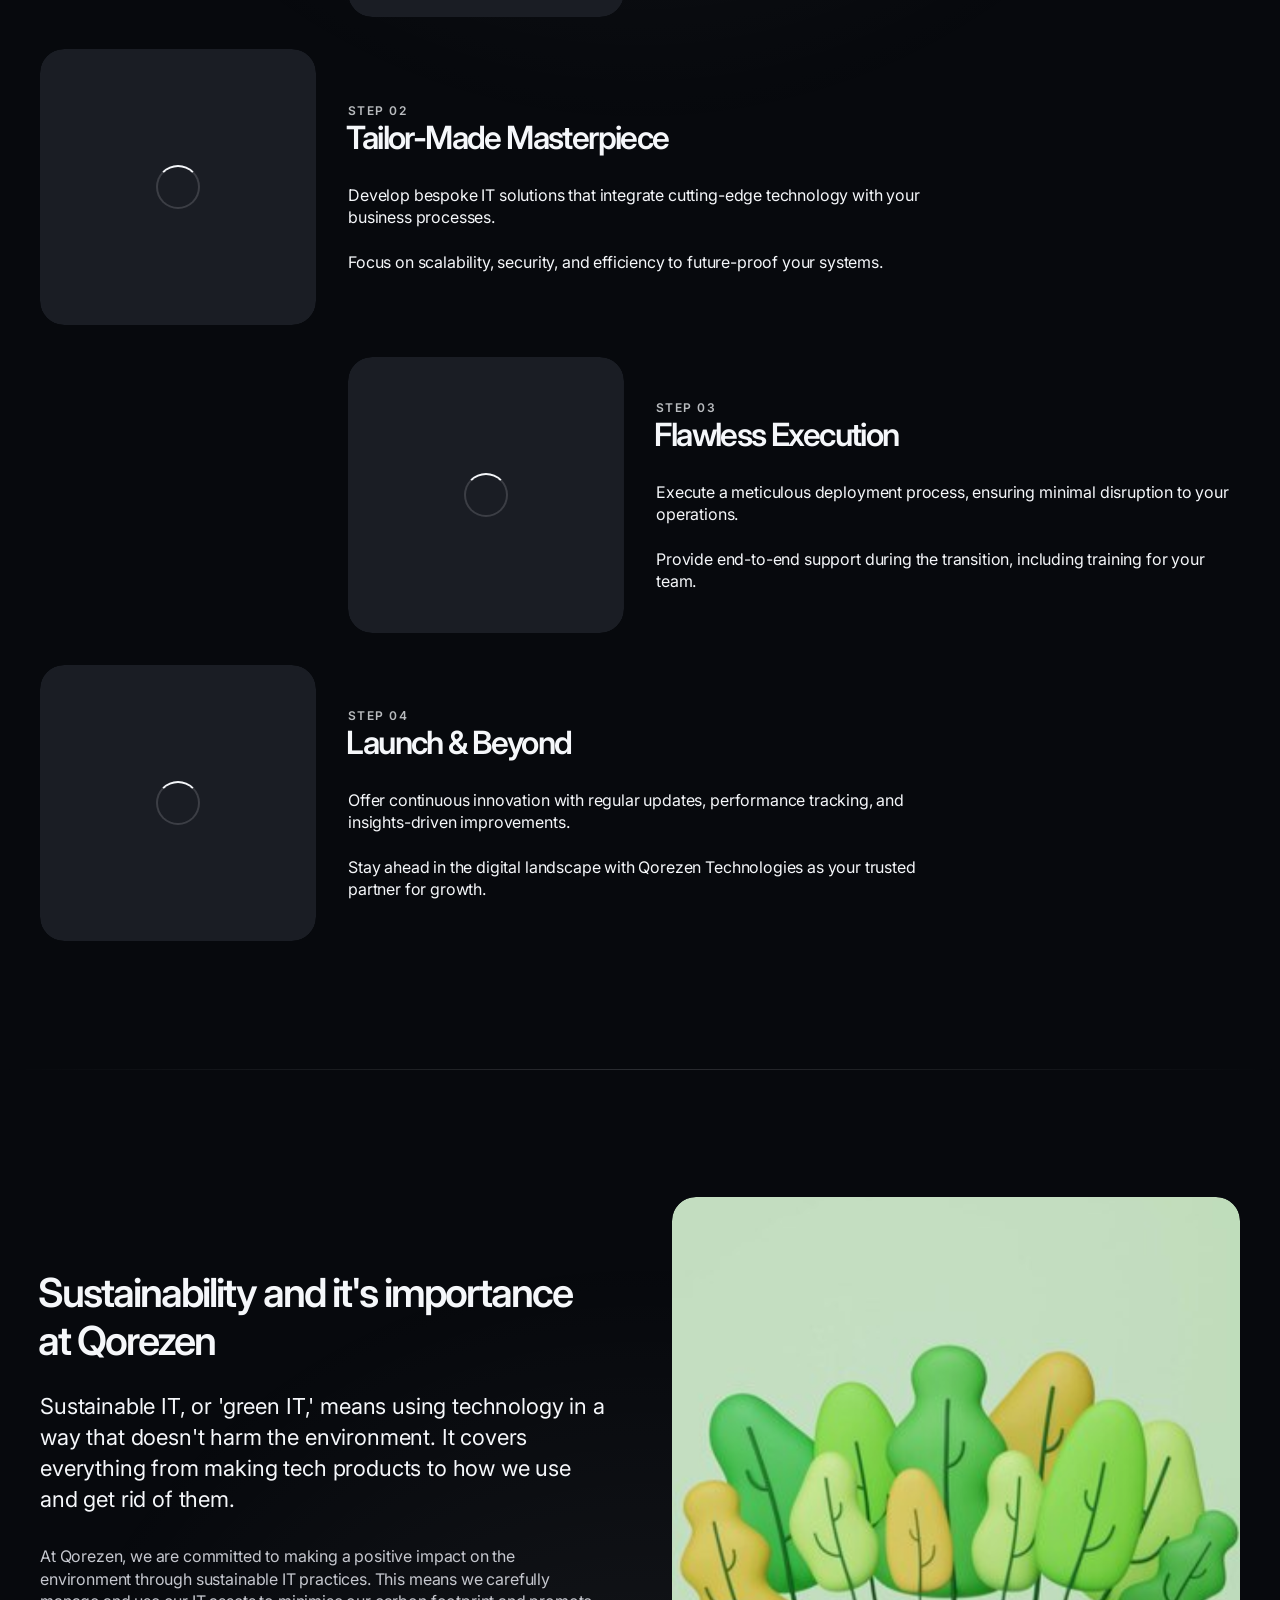
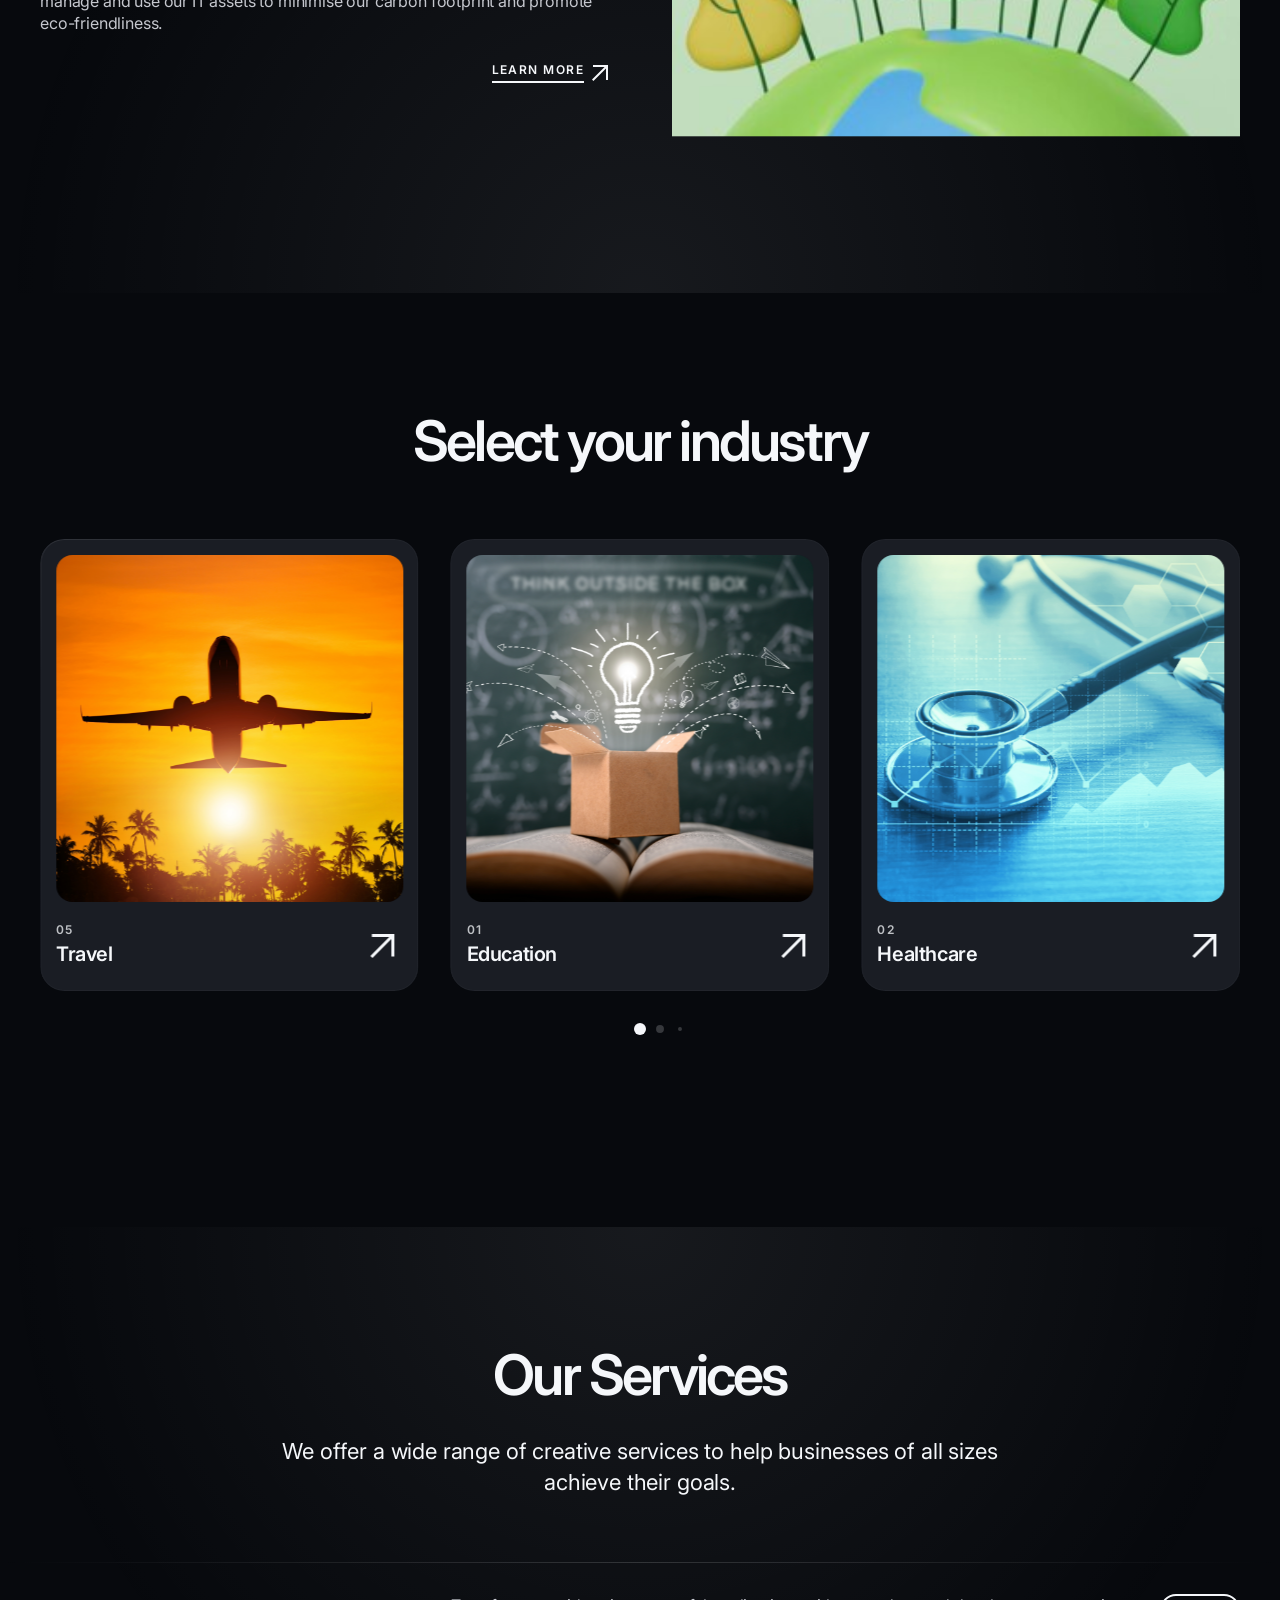
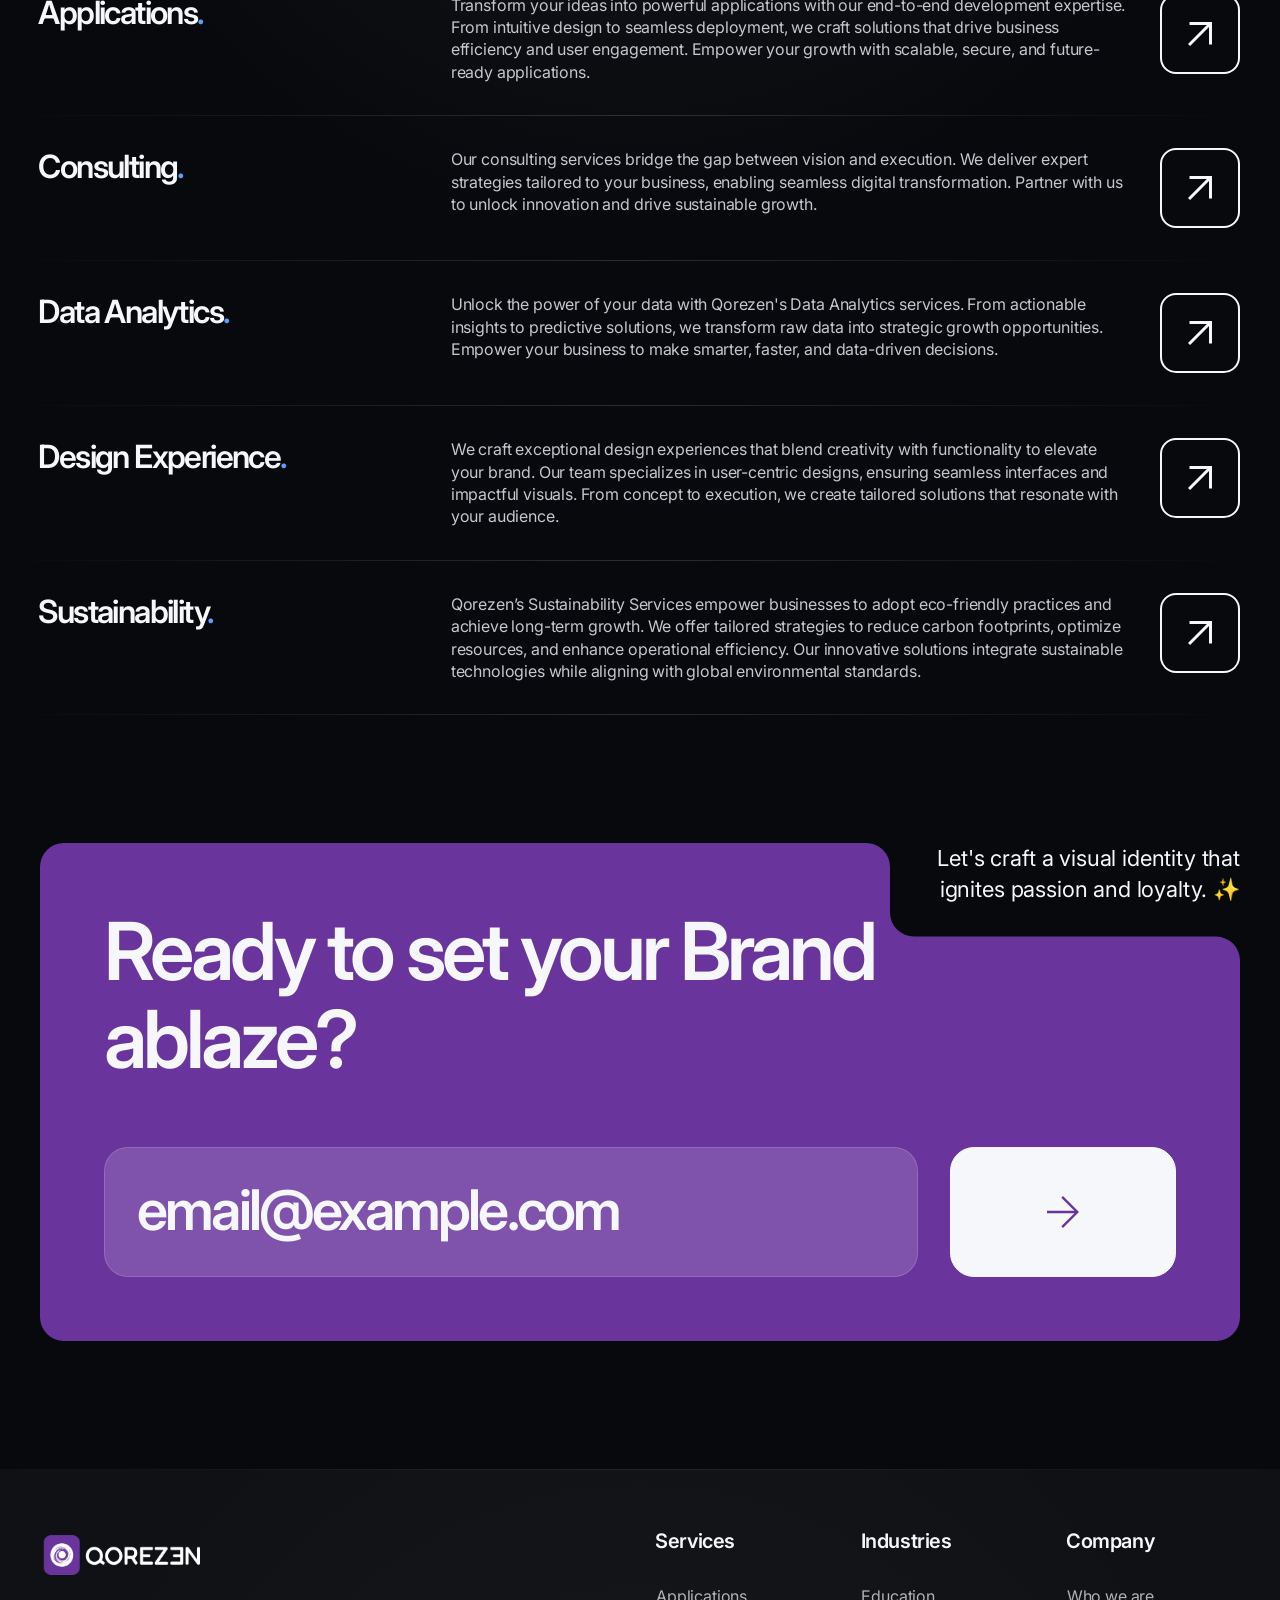
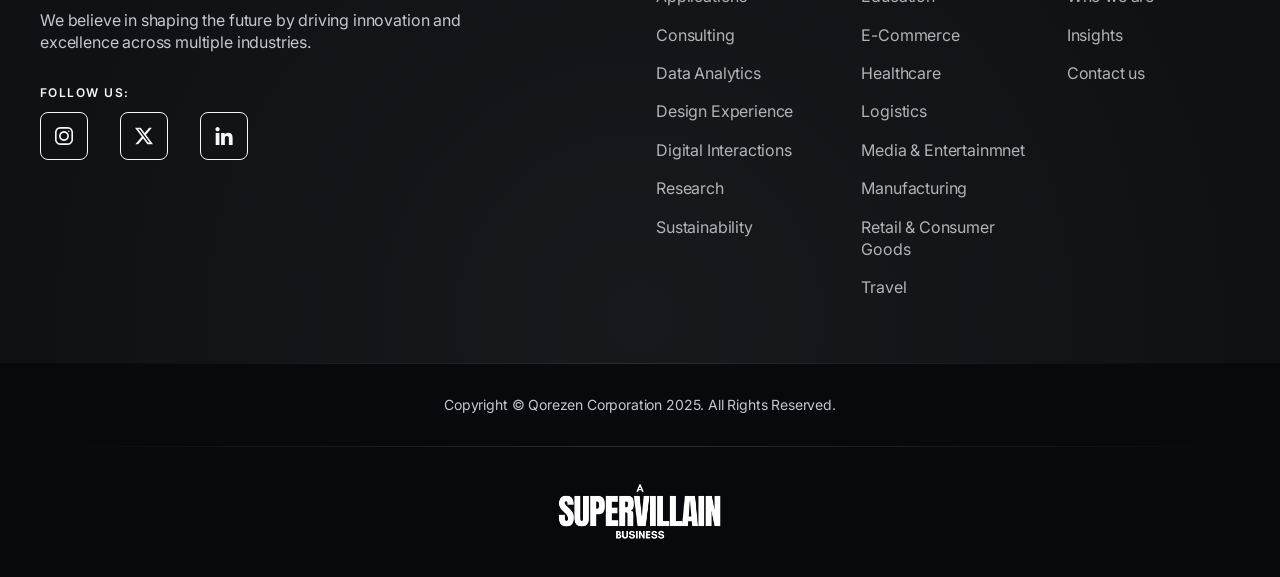
==== commit d59b4fc6: "Changes in web" ====
--- a/index.html
+++ b/index.html
@@ -8,7 +8,7 @@
     <!-- Page Title -->
     <title>Qorezen: Innovation, Connectivity, and Beyond</title>
     <meta name="title" content="Qorezen: Innovation, Connectivity, and Beyond">
-    <meta name="description" content="Qorezen - driving transformation with smart solutions, consulting, seamless networks, and future-ready technology for businesses.">
+    <meta name="description" content="Qorezen - driving transformation with smart solutions, information technology, consulting, seamless networks, and future-ready technology for businesses.">
     <meta name="keywords" content="supply chain operations, consulting, networks, data analytics, design experiences, applications, vendor management">
 
     <script type="application/ld+json">
@@ -133,7 +133,7 @@
             </div>
             <!-- Header Button -->
             <div class="bringer-header-rp">
-                <a href="/contacts.html" class="bringer-button">Get a FREE Quote</a>
+                <a href="/contacts.html" class="bringer-button">Talk to an expert</a>
             </div>
         </div>
         <!-- Mobile Header -->
@@ -413,7 +413,7 @@
                             <div class="bringer-detailed-list-button">
                                 <span class="bringer-icon bringer-icon-explore"></span>
                             </div>
-                            <a href="service-details.html"></a>
+                            <a href="/services/applications.html"></a>
                         </li>
                         <li>
                             <div class="bringer-detailed-list-title">
@@ -425,7 +425,7 @@
                             <div class="bringer-detailed-list-button">
                                 <span class="bringer-icon bringer-icon-explore"></span>
                             </div>
-                            <a href="service-details.html"></a>
+                            <a href="/services/consulting.html"></a>
                         </li>
                         <li>
                             <div class="bringer-detailed-list-title">
@@ -437,7 +437,7 @@
                             <div class="bringer-detailed-list-button">
                                 <span class="bringer-icon bringer-icon-explore"></span>
                             </div>
-                            <a href="service-details.html"></a>
+                            <a href="/services/data-analytics.html"></a>
                         </li>
                         <li>
                             <div class="bringer-detailed-list-title">
@@ -449,7 +449,7 @@
                             <div class="bringer-detailed-list-button">
                                 <span class="bringer-icon bringer-icon-explore"></span>
                             </div>
-                            <a href="service-details.html"></a>
+                            <a href="/services/design-experience.html"></a>
                         </li>
                         <li>
                             <div class="bringer-detailed-list-title">
@@ -461,7 +461,7 @@
                             <div class="bringer-detailed-list-button">
                                 <span class="bringer-icon bringer-icon-explore"></span>
                             </div>
-                            <a href="service-details.html"></a>
+                            <a href="/services/sustainability.html"></a>
                         </li>
                     </ul>
                 </div>
@@ -573,10 +573,19 @@
                 </div><!-- .stg-container -->
             </div>
 
+            
+
             <!-- Footer Copyright Line -->
             <div class="bringer-footer-line stg-container">
                 <div class="align-center">
                     Copyright &copy; Qorezen Corporation 2025. All Rights Reserved.
+                </div>
+            </div>
+            <div class="bringer-footer-line stg-container">
+                <div class="align-center">
+                    <a href="https://supervillain.in/" target="_blank" class="bringer-logo footer-logo">
+                                    <img src="img/SVB Logo.png" alt="bringer." width="200" height="60">
+                                </a>
                 </div>
             </div>
         </footer>
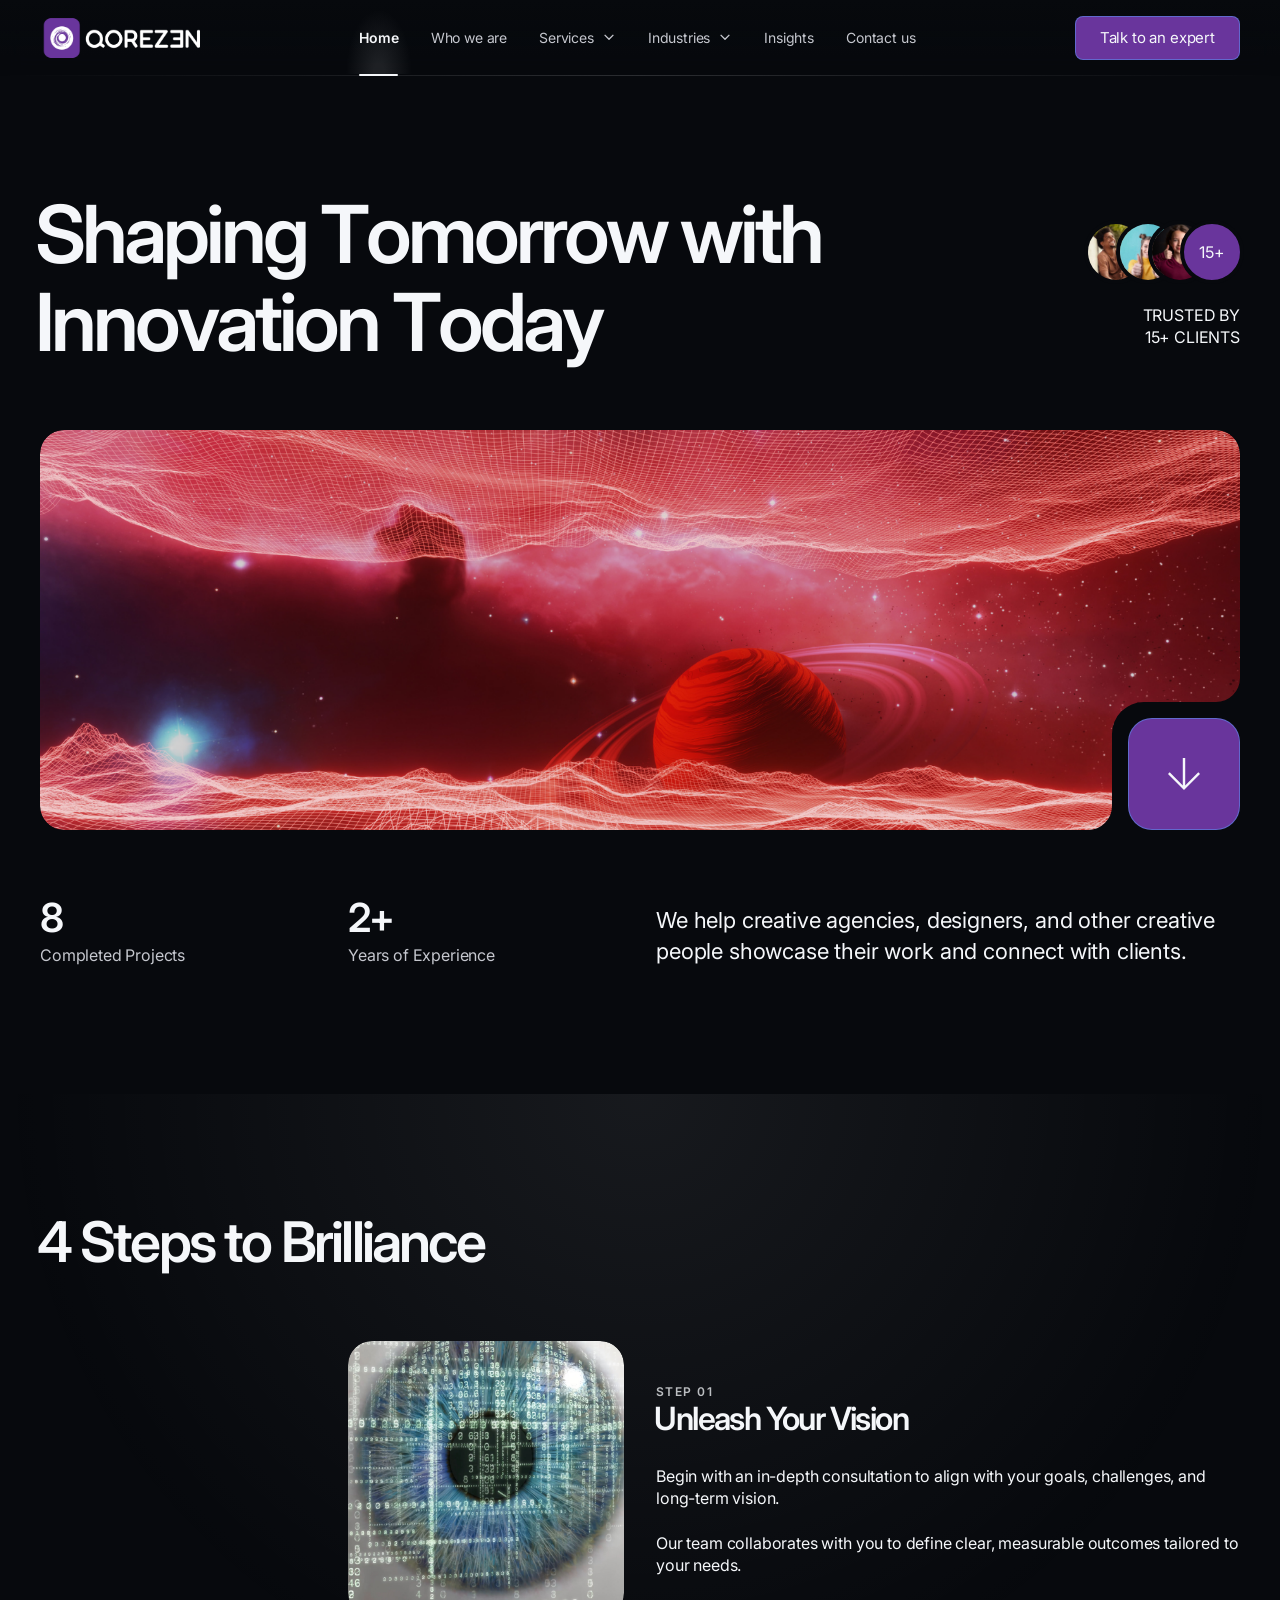
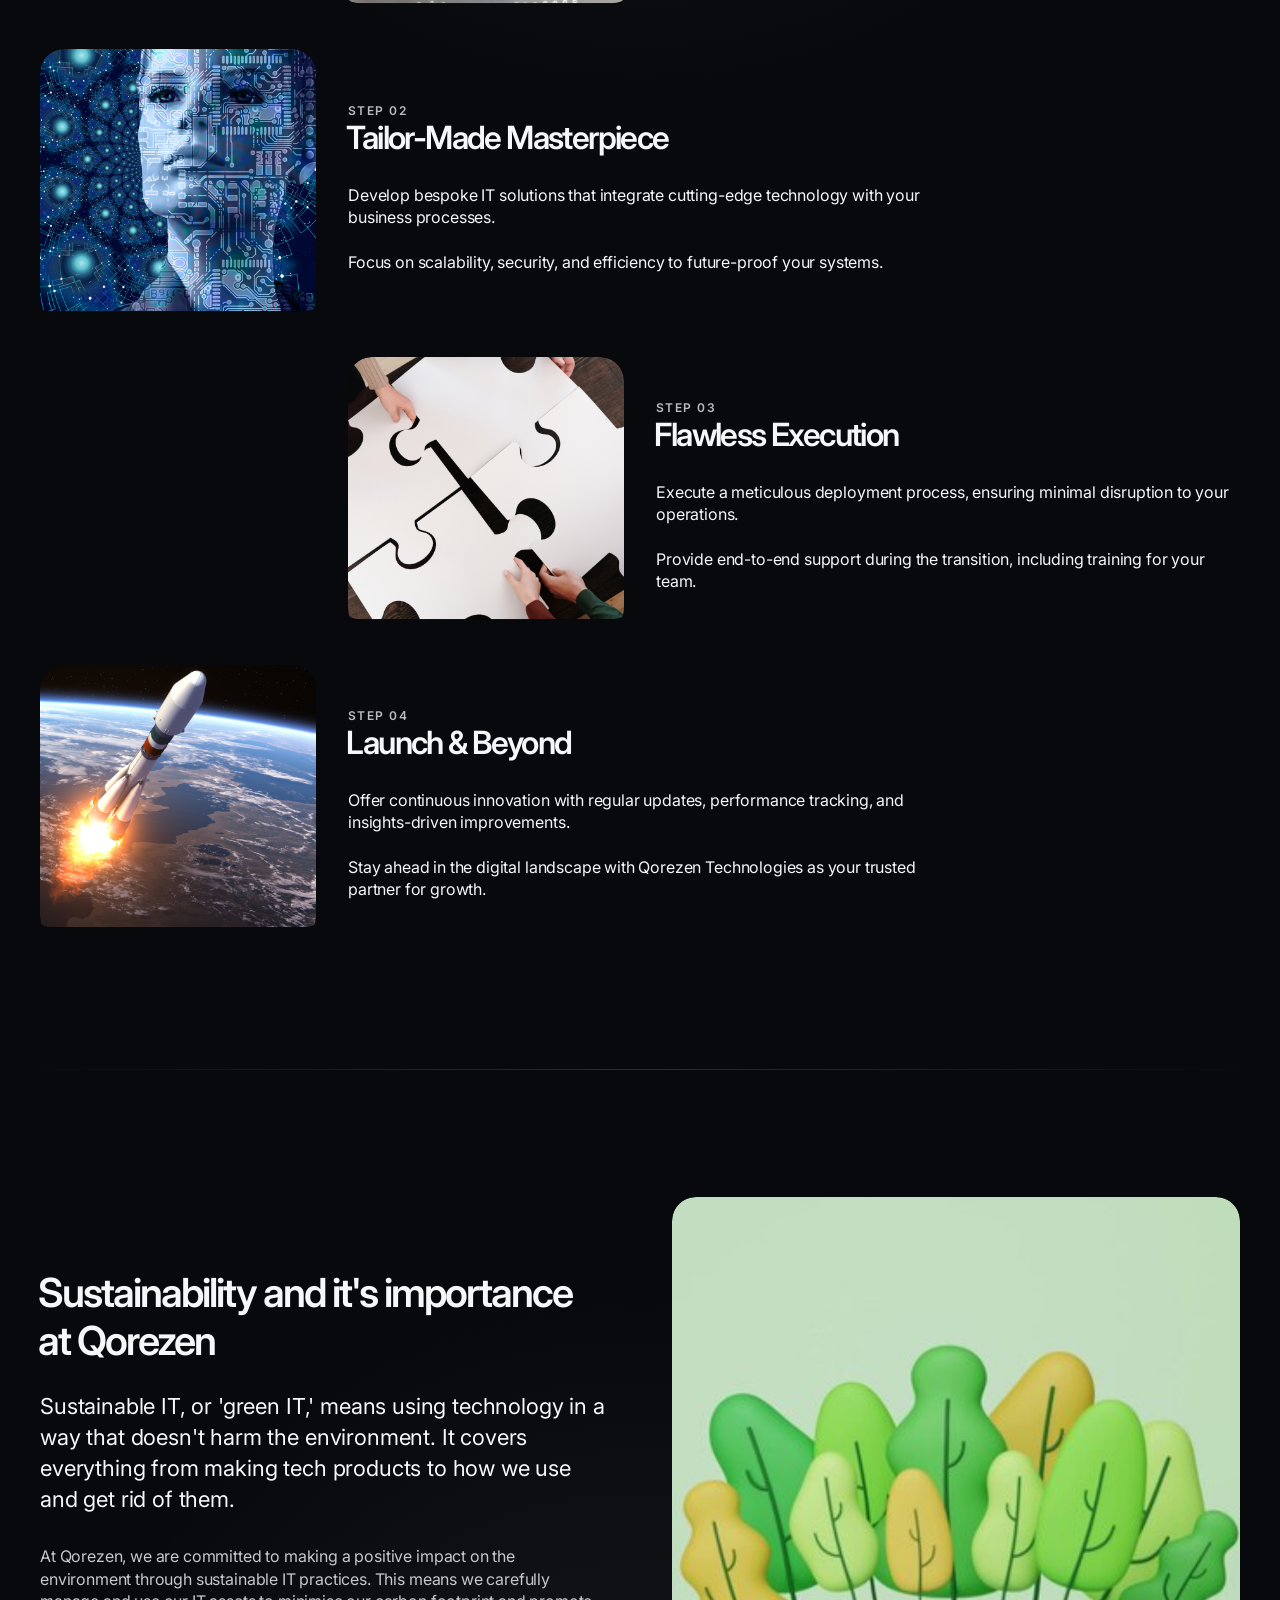
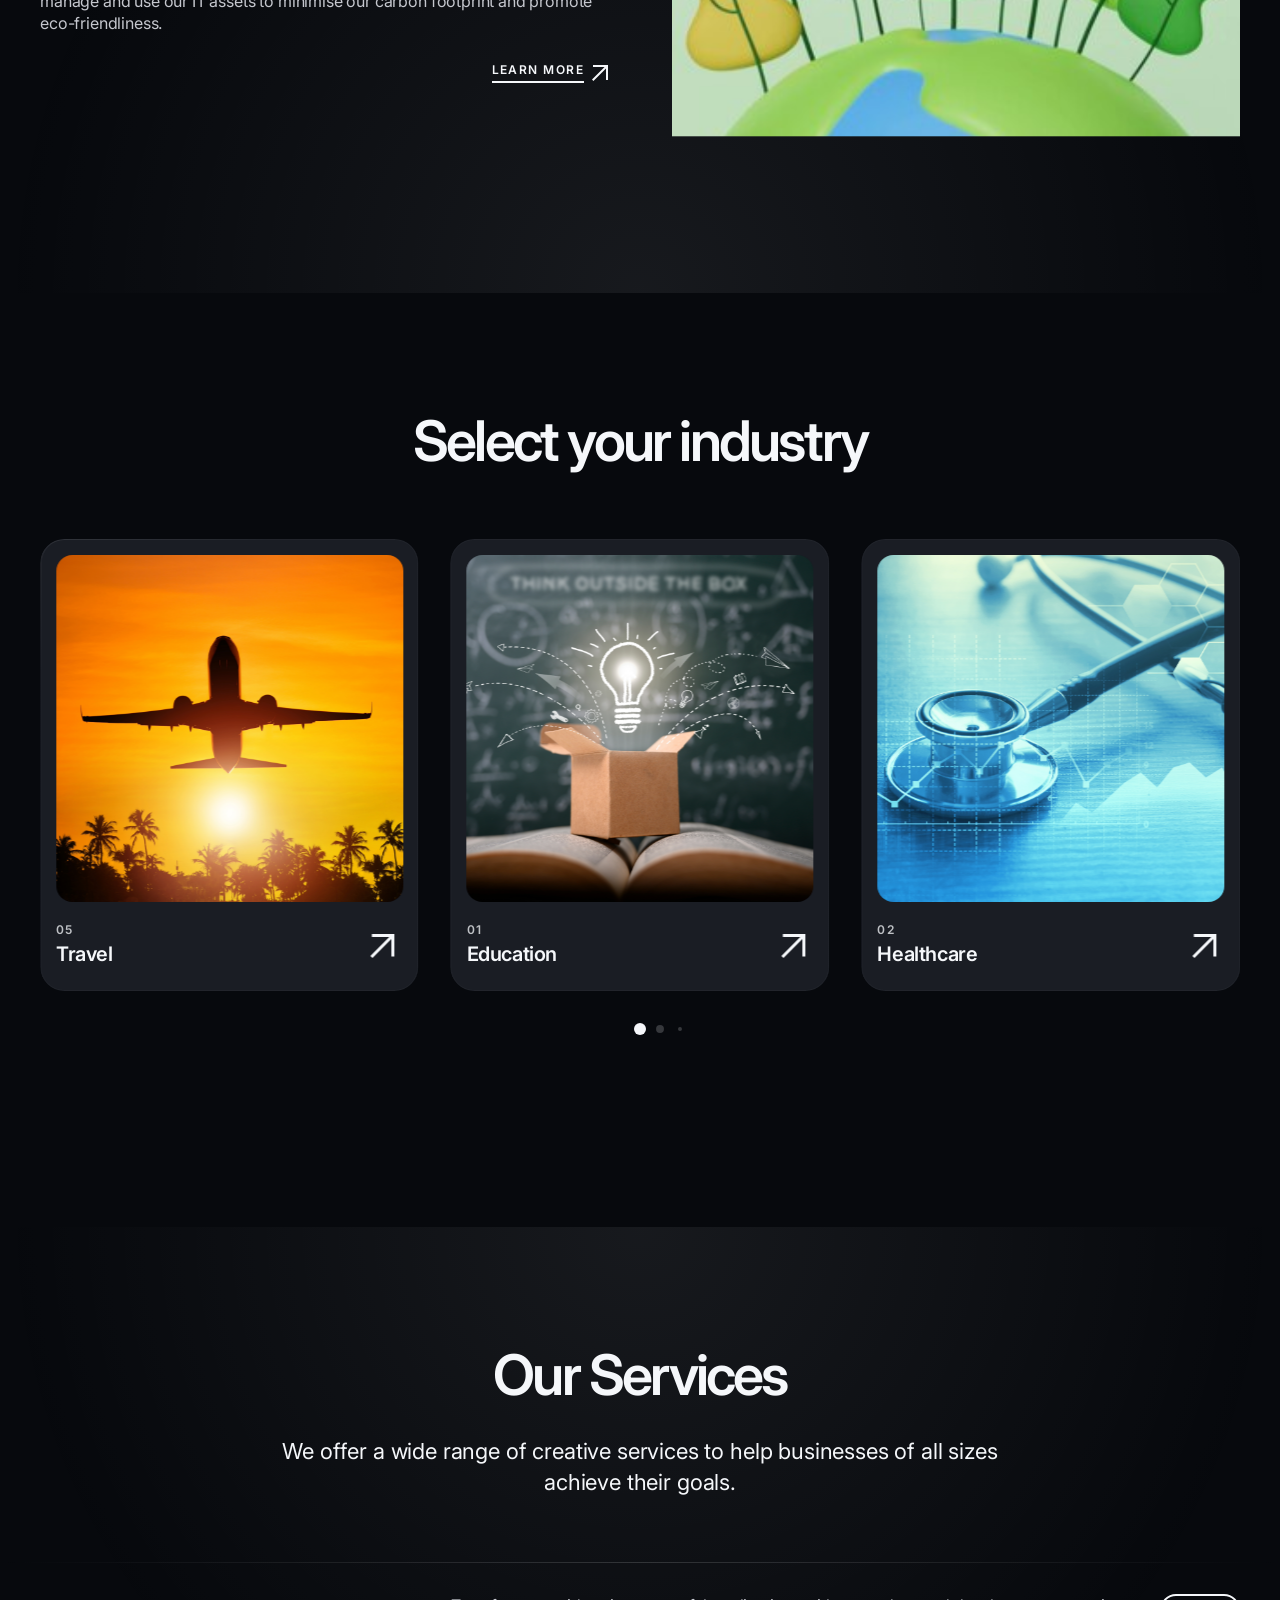
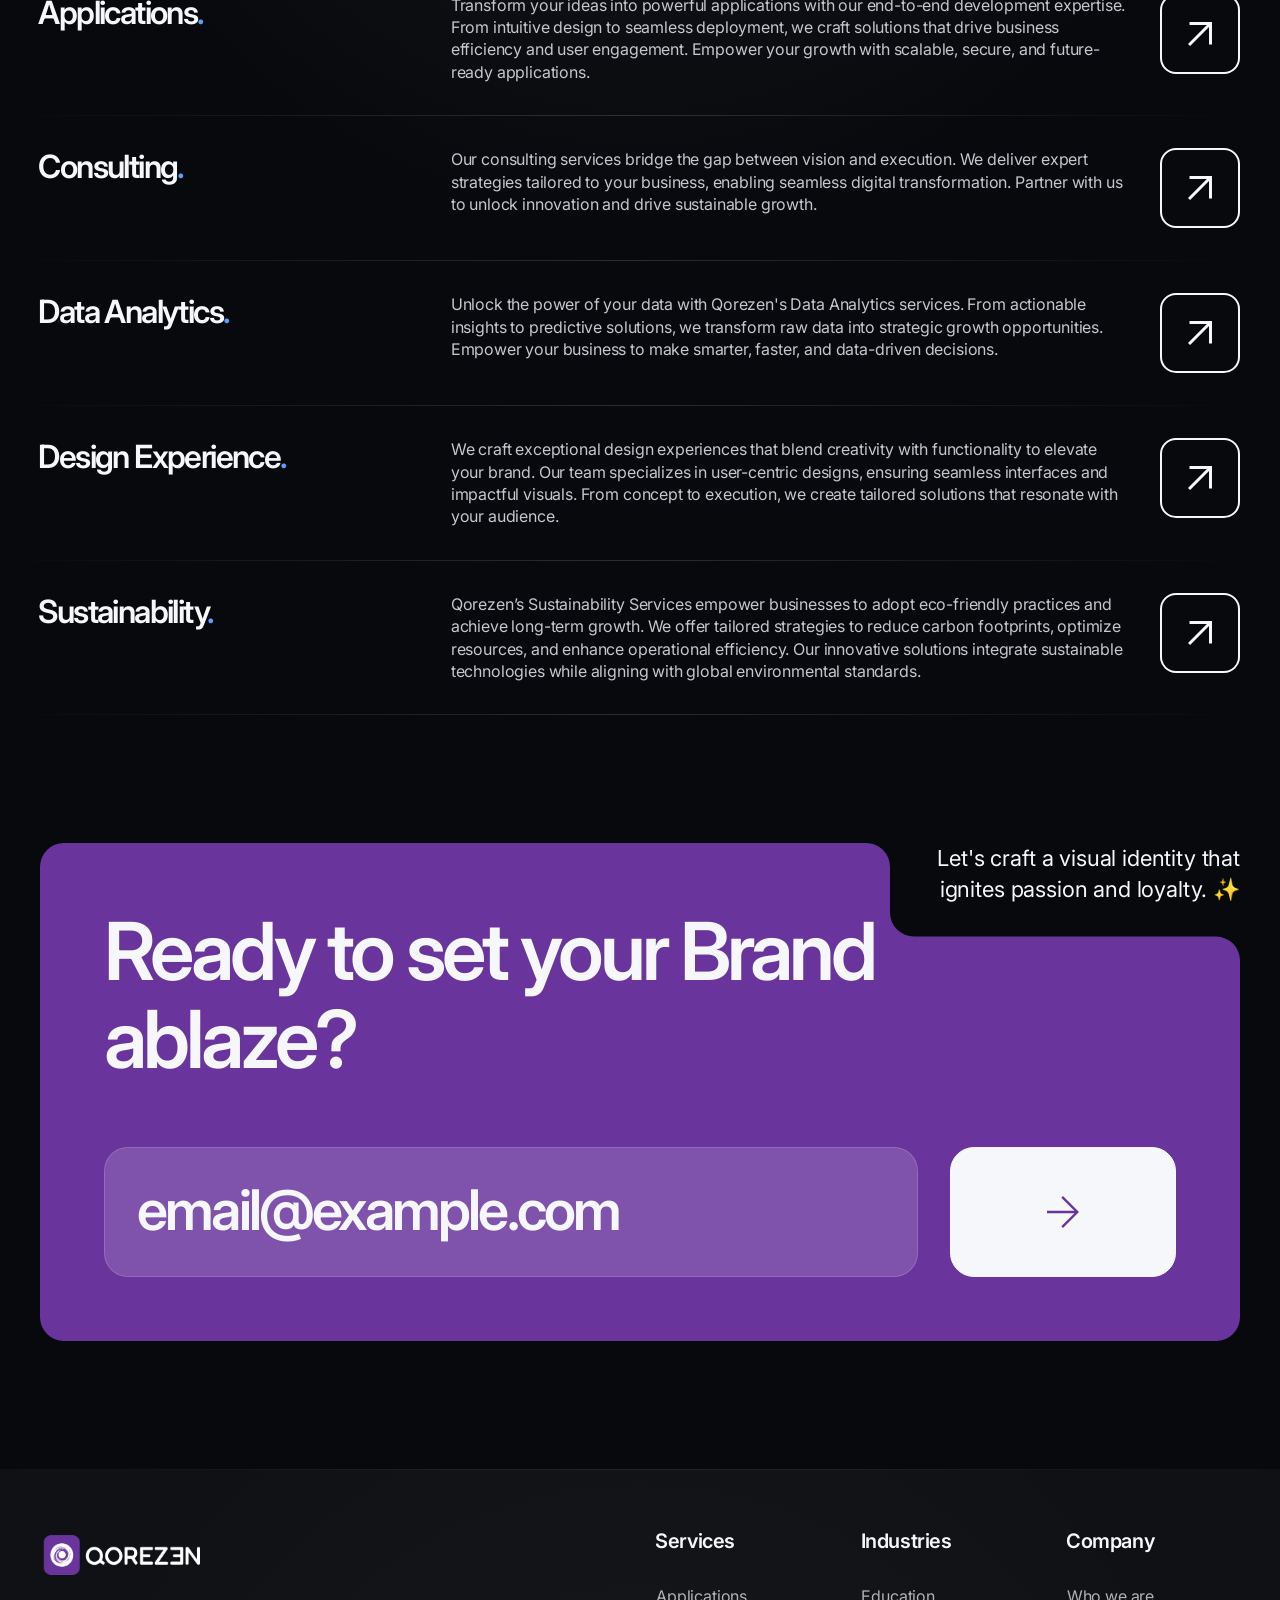
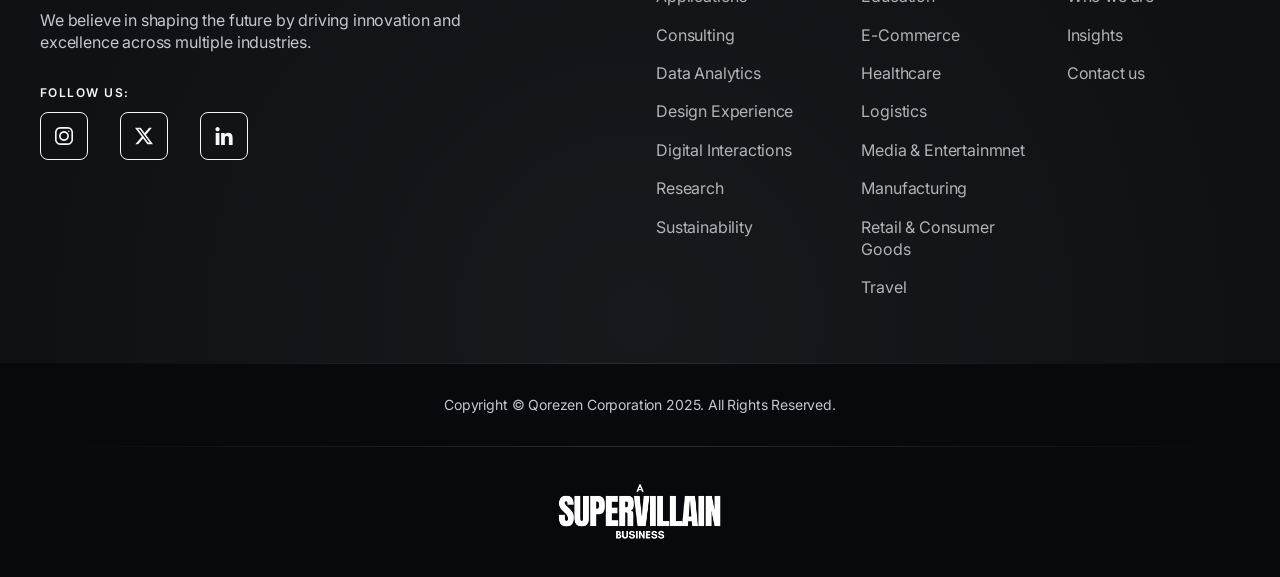
==== commit 1495f4f6: "Changes in web" ====
--- a/index.html
+++ b/index.html
@@ -181,7 +181,7 @@
                     <div class="bringer-hero-media-wrap bringer-masked-bottom-right bringer-masked-block stg-bottom-gap-l" data-appear="zoom-out" data-unload="zoom-out">
                         <!-- Masked Media -->
                         <div class="bringer-masked-media bringer-masked-media bringer-parallax-media">
-                            <img src="img/home/home01-hero.jpg" alt="Unleash Your Creativity">
+                            <img src="img/home/homehero.png" alt="Unleash Your Creativity">
                         </div>
                         <!-- Content -->
                         <div class="bringer-masked-content at-bottom-right">
@@ -221,7 +221,7 @@
                 <div class="stg-row stg-bottom-gap stg-valign-middle stg-m-bottom-gap-l" data-unload="fade-left">
                     <div class="stg-col-3 stg-offset-3 stg-tp-col-6 stg-m-bottom-gap" data-appear="fade-right">
                         <div class="bringer-parallax-media">
-                            <img class="bringer-lazy" src="img/null.png" data-src="img/home/step01.jpg" alt="Step 01" width="960" height="960">
+                            <img class="bringer-lazy" src="img/null.png" data-src="img/home/vision.png" alt="Step 01" width="960" height="960">
                         </div>
                     </div>
                     <div class="stg-col-6 stg-tp-col-6" data-appear="fade-right" data-delay="100">
@@ -235,7 +235,7 @@
                 <div class="stg-row stg-bottom-gap stg-valign-middle stg-tp-row-reverse stg-m-bottom-gap-l" data-unload="fade-right">
                     <div class="stg-col-3 stg-tp-col-6 stg-m-bottom-gap" data-appear="fade-left">
                         <div class="bringer-parallax-media">
-                            <img class="bringer-lazy" src="img/null.png" data-src="img/home/step02.jpg" alt="Step 02" width="960" height="960">
+                            <img class="bringer-lazy" src="img/null.png" data-src="img/home/tech.png" alt="Step 02" width="960" height="960">
                         </div>
                     </div>
                     <div class="stg-col-6 stg-tp-col-6" data-appear="fade-left" data-delay="100">
@@ -250,7 +250,7 @@
                 <div class="stg-row stg-bottom-gap stg-valign-middle stg-m-bottom-gap-l" data-unload="fade-left">
                     <div class="stg-col-3 stg-offset-3 stg-tp-col-6 stg-m-bottom-gap" data-appear="fade-right">
                         <div class="bringer-parallax-media">
-                            <img class="bringer-lazy" src="img/null.png" data-src="img/home/step03.jpg" alt="Step 03" width="960" height="960">
+                            <img class="bringer-lazy" src="img/null.png" data-src="img/home/execution.png" alt="Step 03" width="960" height="960">
                         </div>
                     </div>
                     <div class="stg-col-6 stg-tp-col-6" data-appear="fade-right" data-delay="100">
@@ -264,7 +264,7 @@
                 <div class="stg-row stg-valign-middle stg-tp-row-reverse" data-unload="fade-right">
                     <div class="stg-col-3 stg-tp-col-6 stg-m-bottom-gap" data-appear="fade-left">
                         <div class="bringer-parallax-media">
-                            <img class="bringer-lazy" src="img/null.png" data-src="img/home/step04.jpg" alt="Step 04" width="960" height="960">
+                            <img class="bringer-lazy" src="img/null.png" data-src="img/home/launch.png" alt="Step 04" width="960" height="960">
                         </div>
                     </div>
                     <div class="stg-col-6 stg-tp-col-6" data-appear="fade-left" data-delay="100">
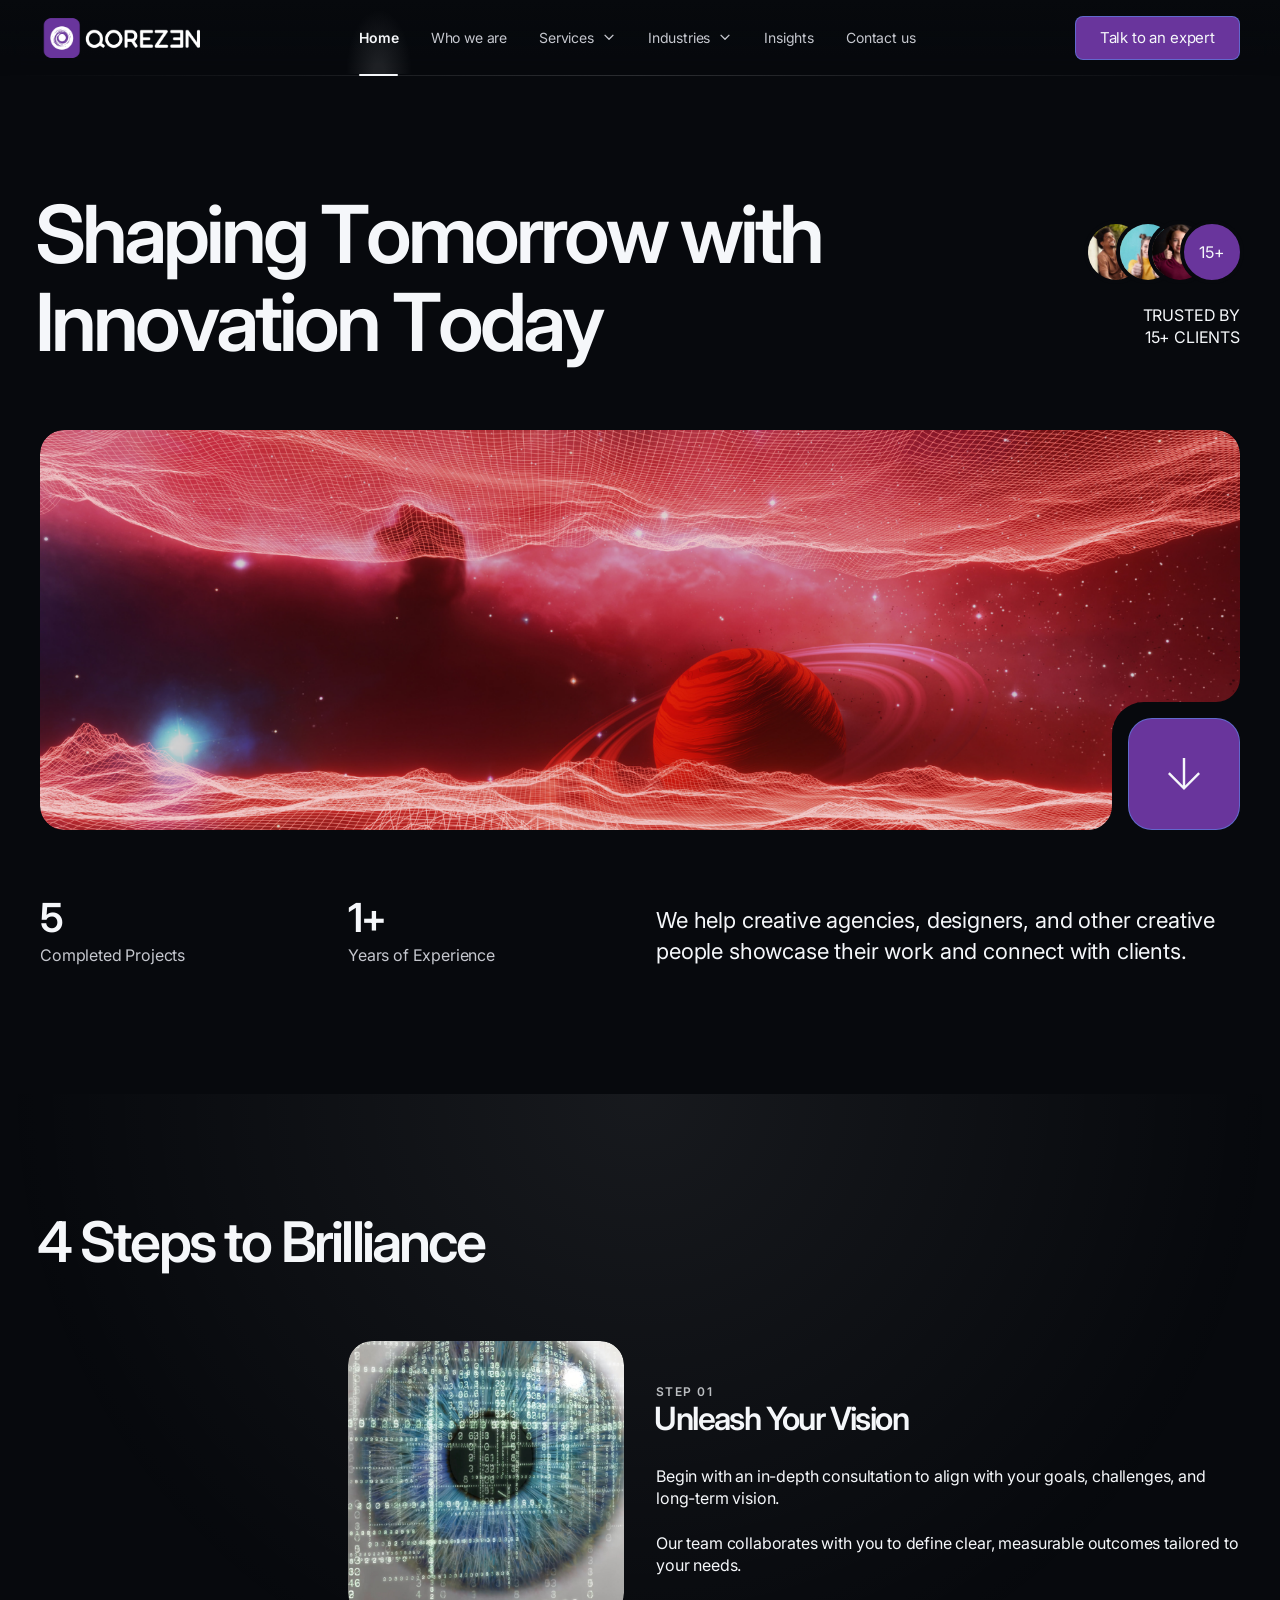
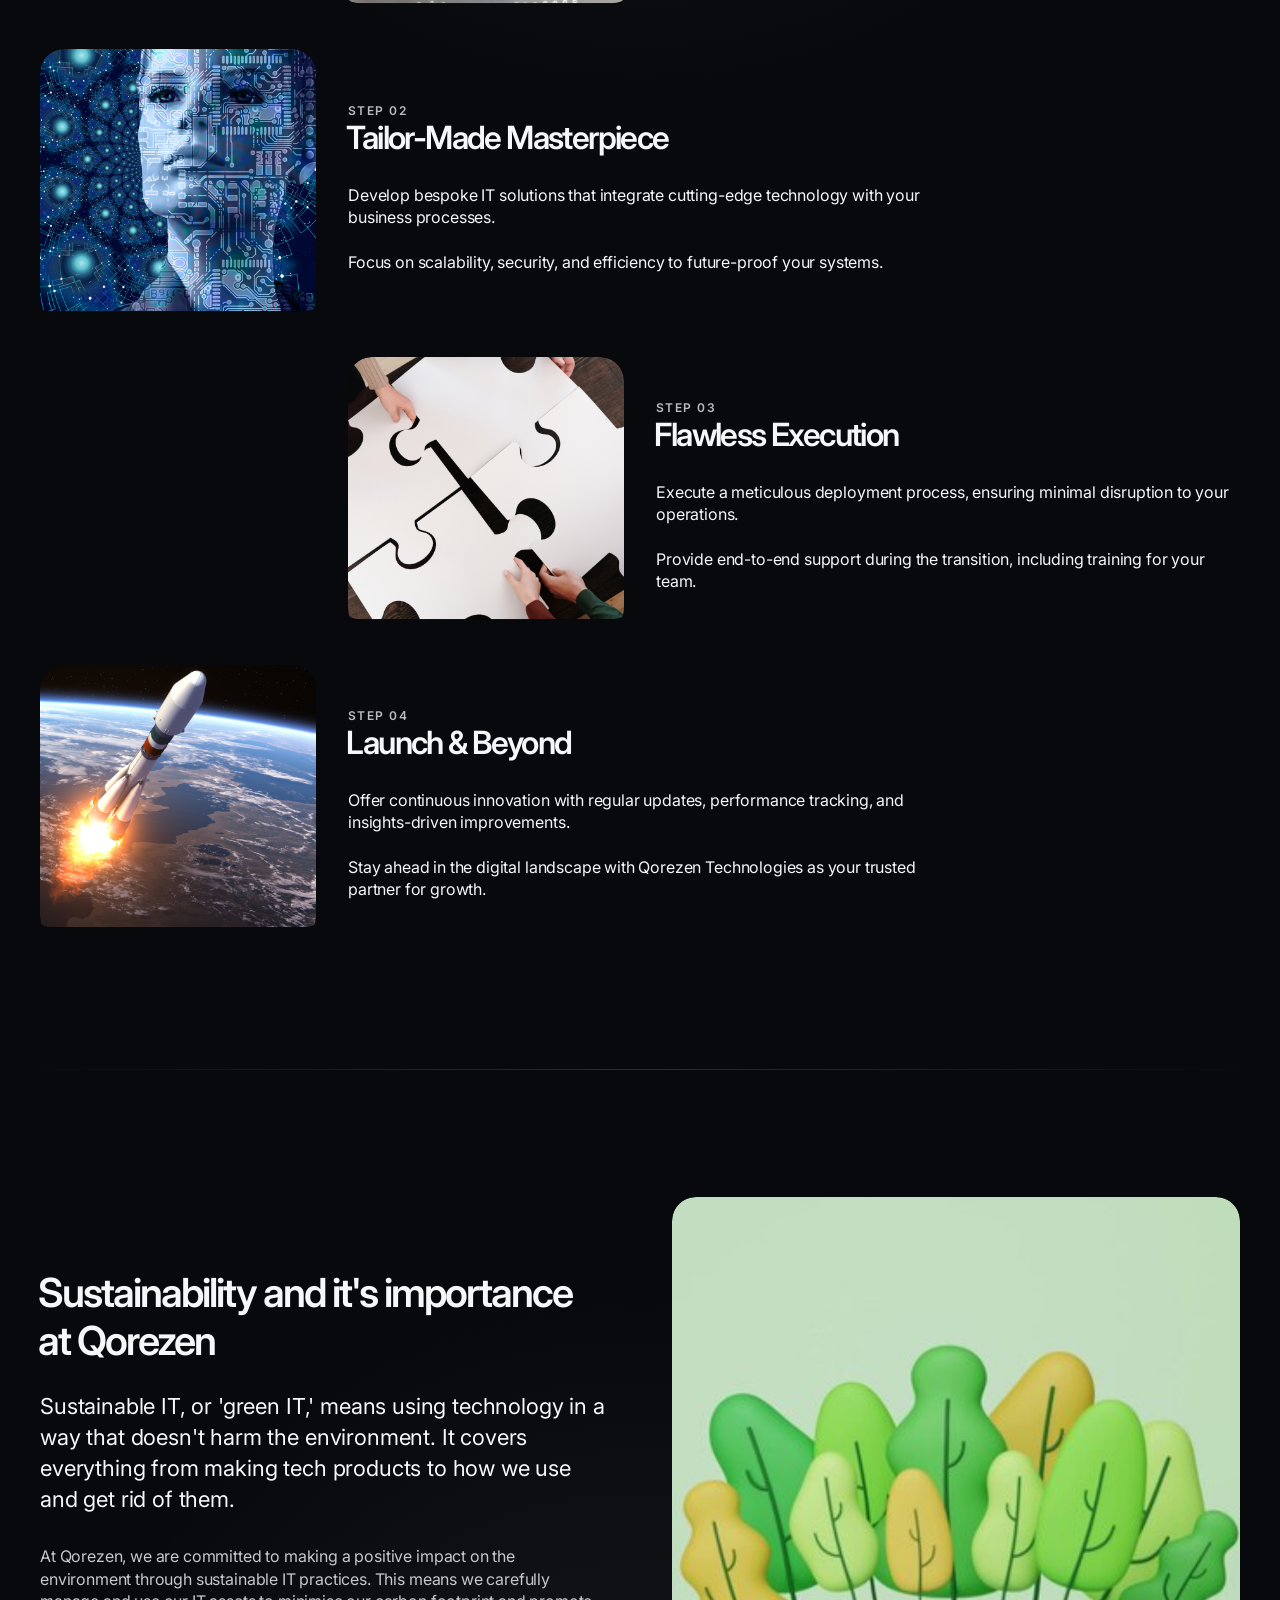
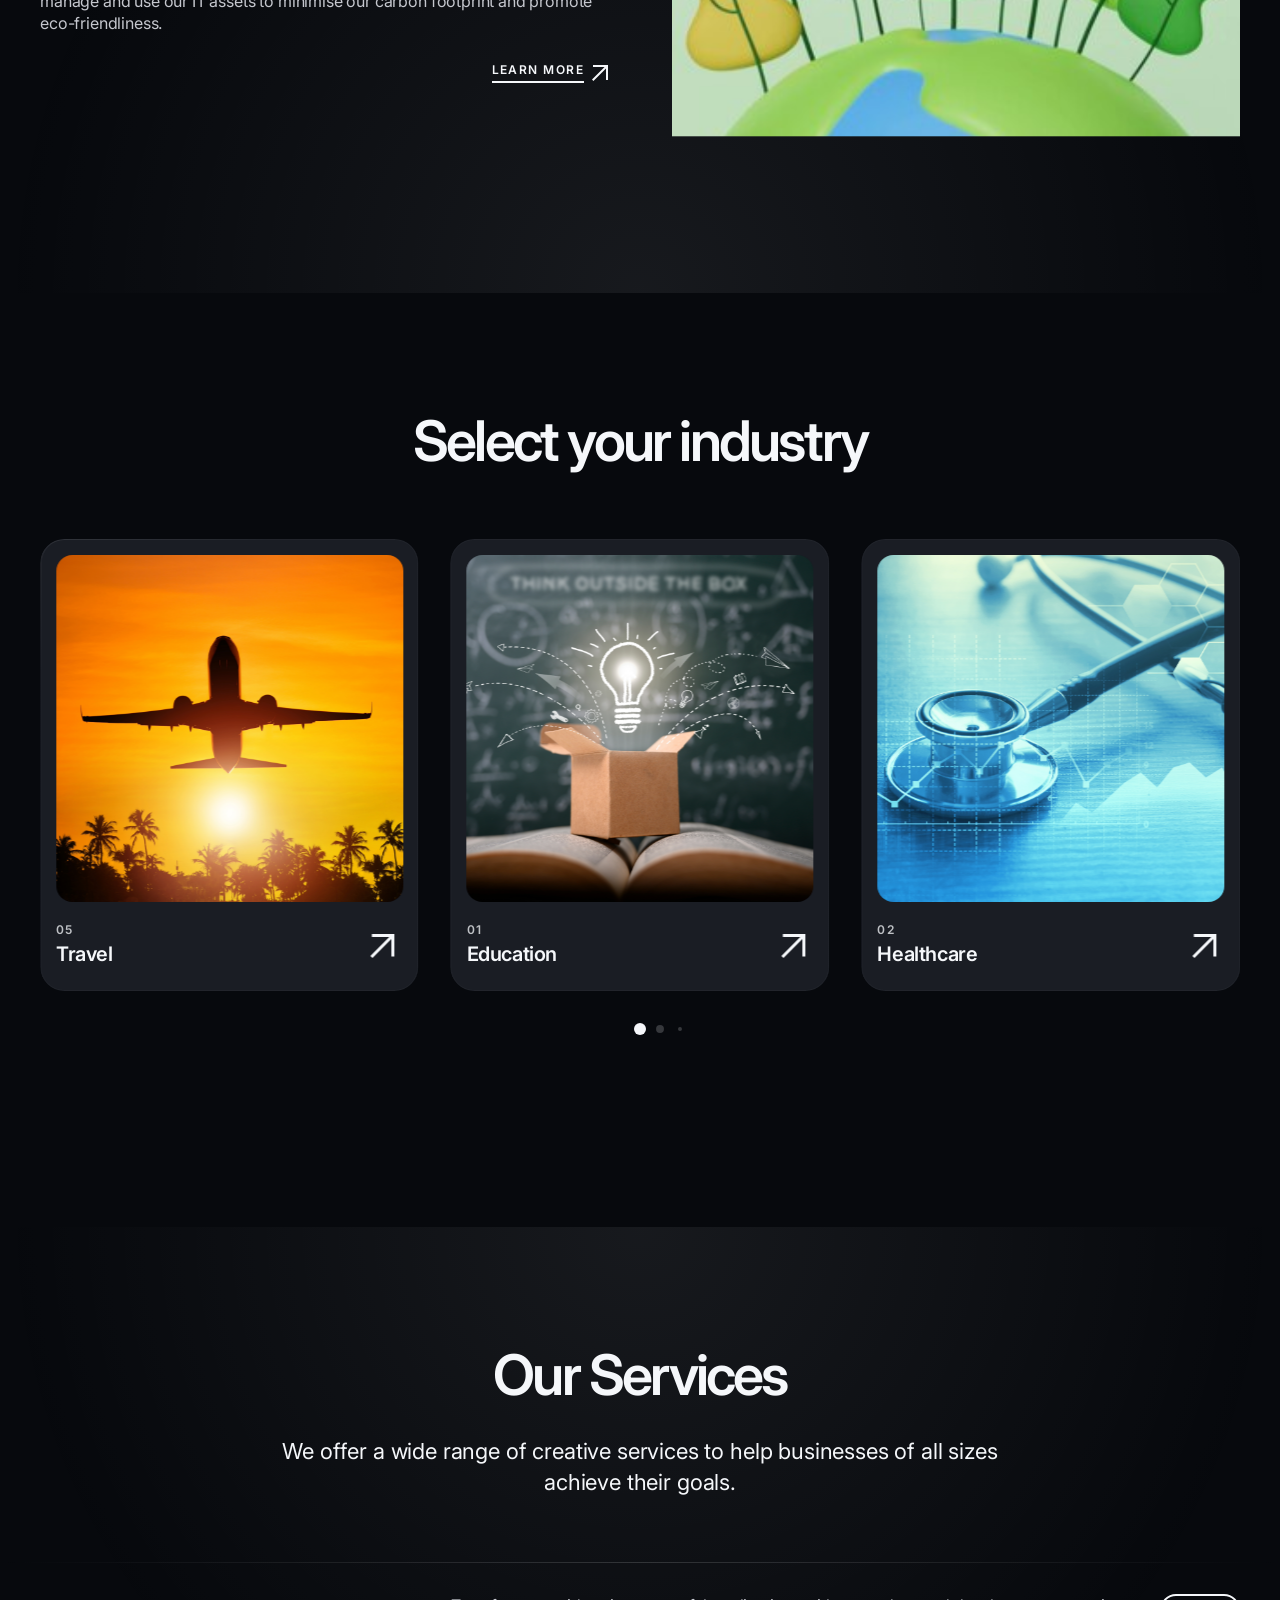
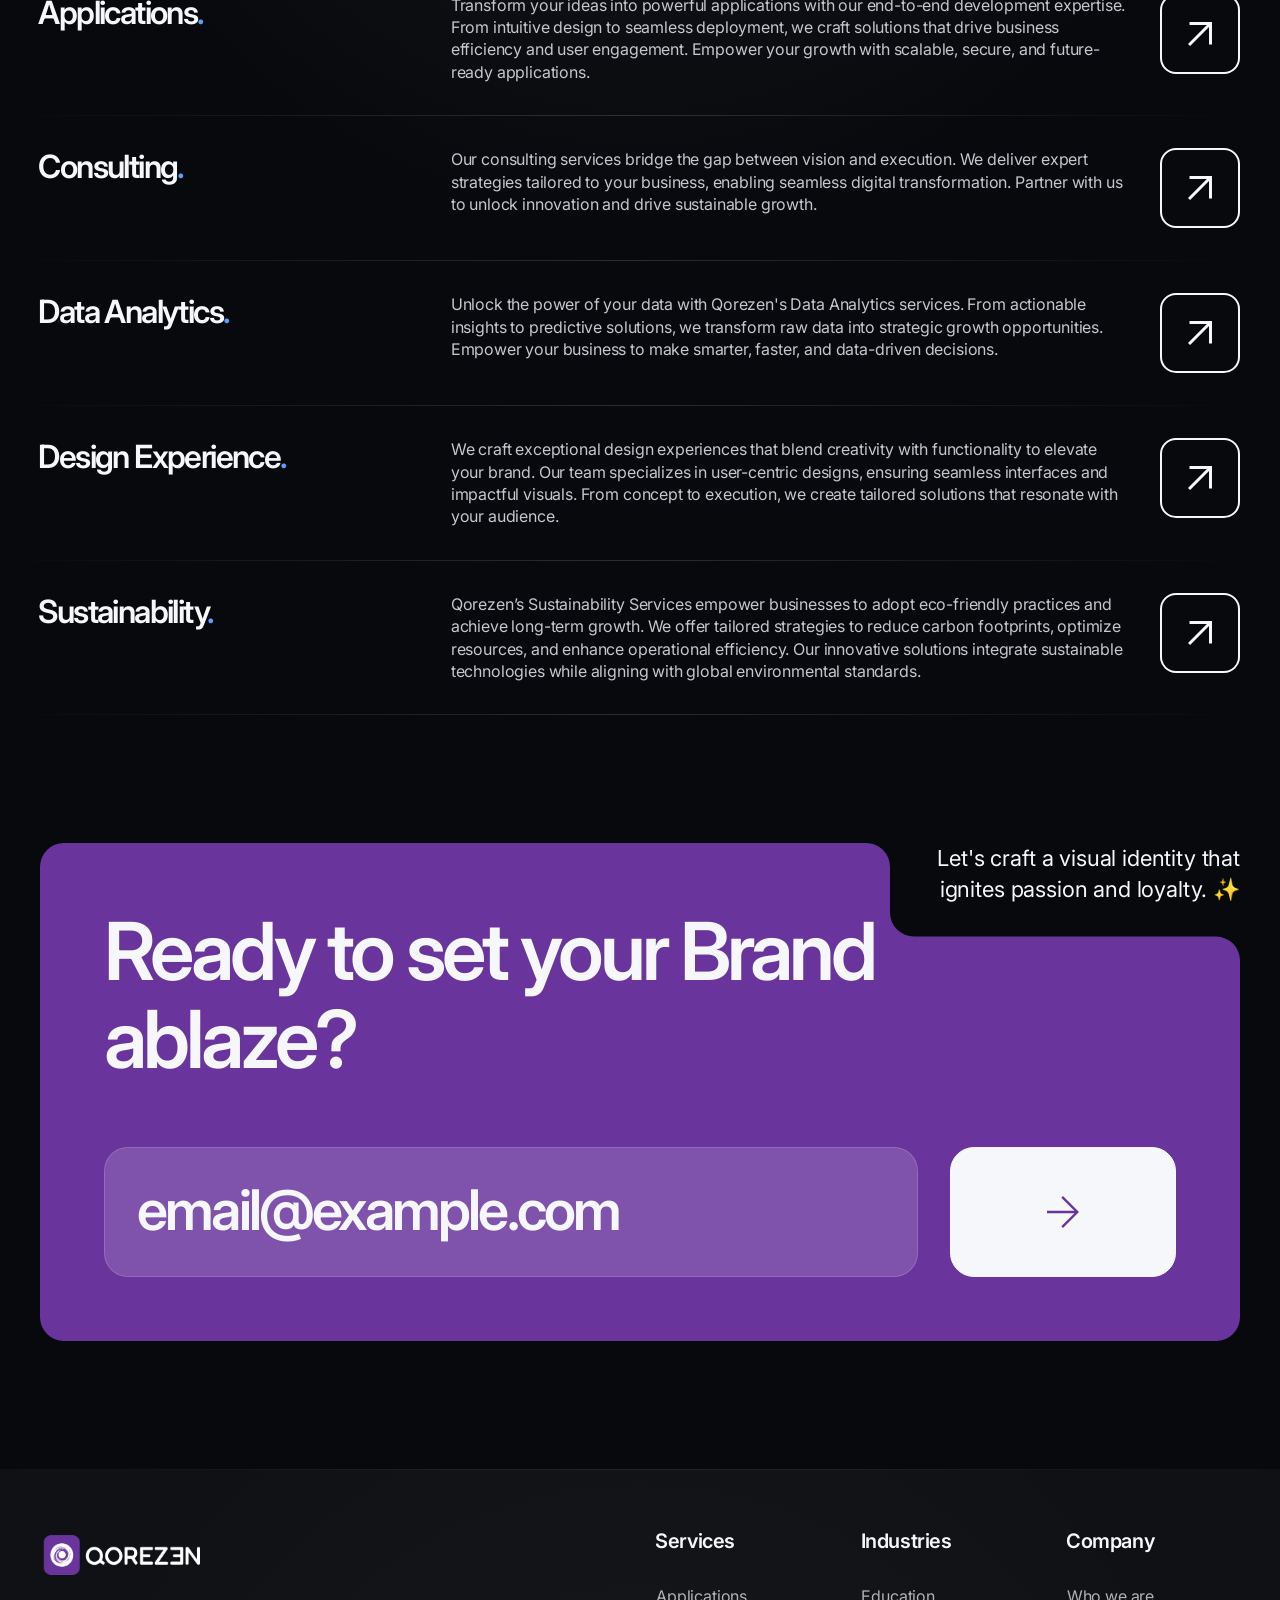
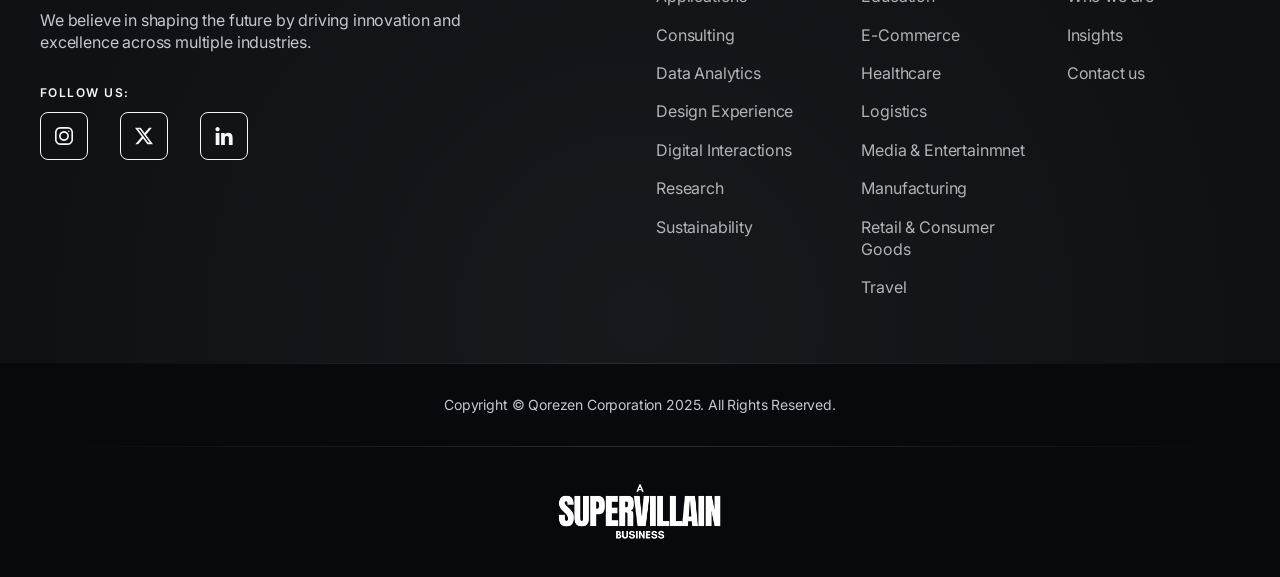
==== commit d843ad33: "changes in web for seo" ====
--- a/index.html
+++ b/index.html
@@ -133,7 +133,7 @@
             </div>
             <!-- Header Button -->
             <div class="bringer-header-rp">
-                <a href="/contacts.html" class="bringer-button">Talk to an expert</a>
+                <a href="/contact-us.html" class="bringer-button">Talk to an expert</a>
             </div>
         </div>
         <!-- Mobile Header -->
@@ -285,7 +285,7 @@
                         <p class="bringer-large-text">Sustainable IT, or 'green IT,' means using technology in a way that doesn't harm the environment. It covers everything from making tech products to how we use and get rid of them.</p>
                         <p>At Qorezen, we are committed to making a positive impact on the environment through sustainable IT practices. This means we carefully manage and use our IT assets to minimise our carbon footprint and promote eco-friendliness.</p>
                         <div class="align-right">
-                            <a href="about-us.html" class="bringer-arrow-link">Learn More</a>
+                            <a href="" class="bringer-arrow-link">Learn More</a>
                         </div>
                     </div>
                     <div class="stg-col-6 stg-tp-bottom-gap-l stg-m-bottom-gap" data-unload="fade-right" data-appear="fade-left">
@@ -321,7 +321,7 @@
                                 </div>
                                 <span class="bringer-icon bringer-icon-explore"></span>
                             </div>
-                            <a href="portfolio-post01.html"></a>
+                            <a href=""></a>
                         </div><!-- .bringer-portfolio-card -->
                                                 
                         <!-- Card Item 02 -->
@@ -336,7 +336,7 @@
                                 </div>
                                 <span class="bringer-icon bringer-icon-explore"></span>
                             </div>
-                            <a href="portfolio-post02.html"></a>
+                            <a href=""></a>
                         </div><!-- .bringer-portfolio-card -->
                                                 
                         <!-- Card Item 03 -->
@@ -351,7 +351,7 @@
                                 </div>
                                 <span class="bringer-icon bringer-icon-explore"></span>
                             </div>
-                            <a href="portfolio-post03.html"></a>
+                            <a href=""></a>
                         </div><!-- .bringer-portfolio-card -->
                                                 
                         <!-- Card Item 04 -->
@@ -366,7 +366,7 @@
                                 </div>
                                 <span class="bringer-icon bringer-icon-explore"></span>
                             </div>
-                            <a href="portfolio-post04.html"></a>
+                            <a href=""></a>
                         </div><!-- .bringer-portfolio-card -->
                                                 
                         <!-- Card Item 05 -->
@@ -381,7 +381,7 @@
                                 </div>
                                 <span class="bringer-icon bringer-icon-explore"></span>
                             </div>
-                            <a href="portfolio-post05.html"></a>
+                            <a href=""></a>
                         </div><!-- .bringer-portfolio-card -->
                     </div>
                     <!-- Pagination -->
